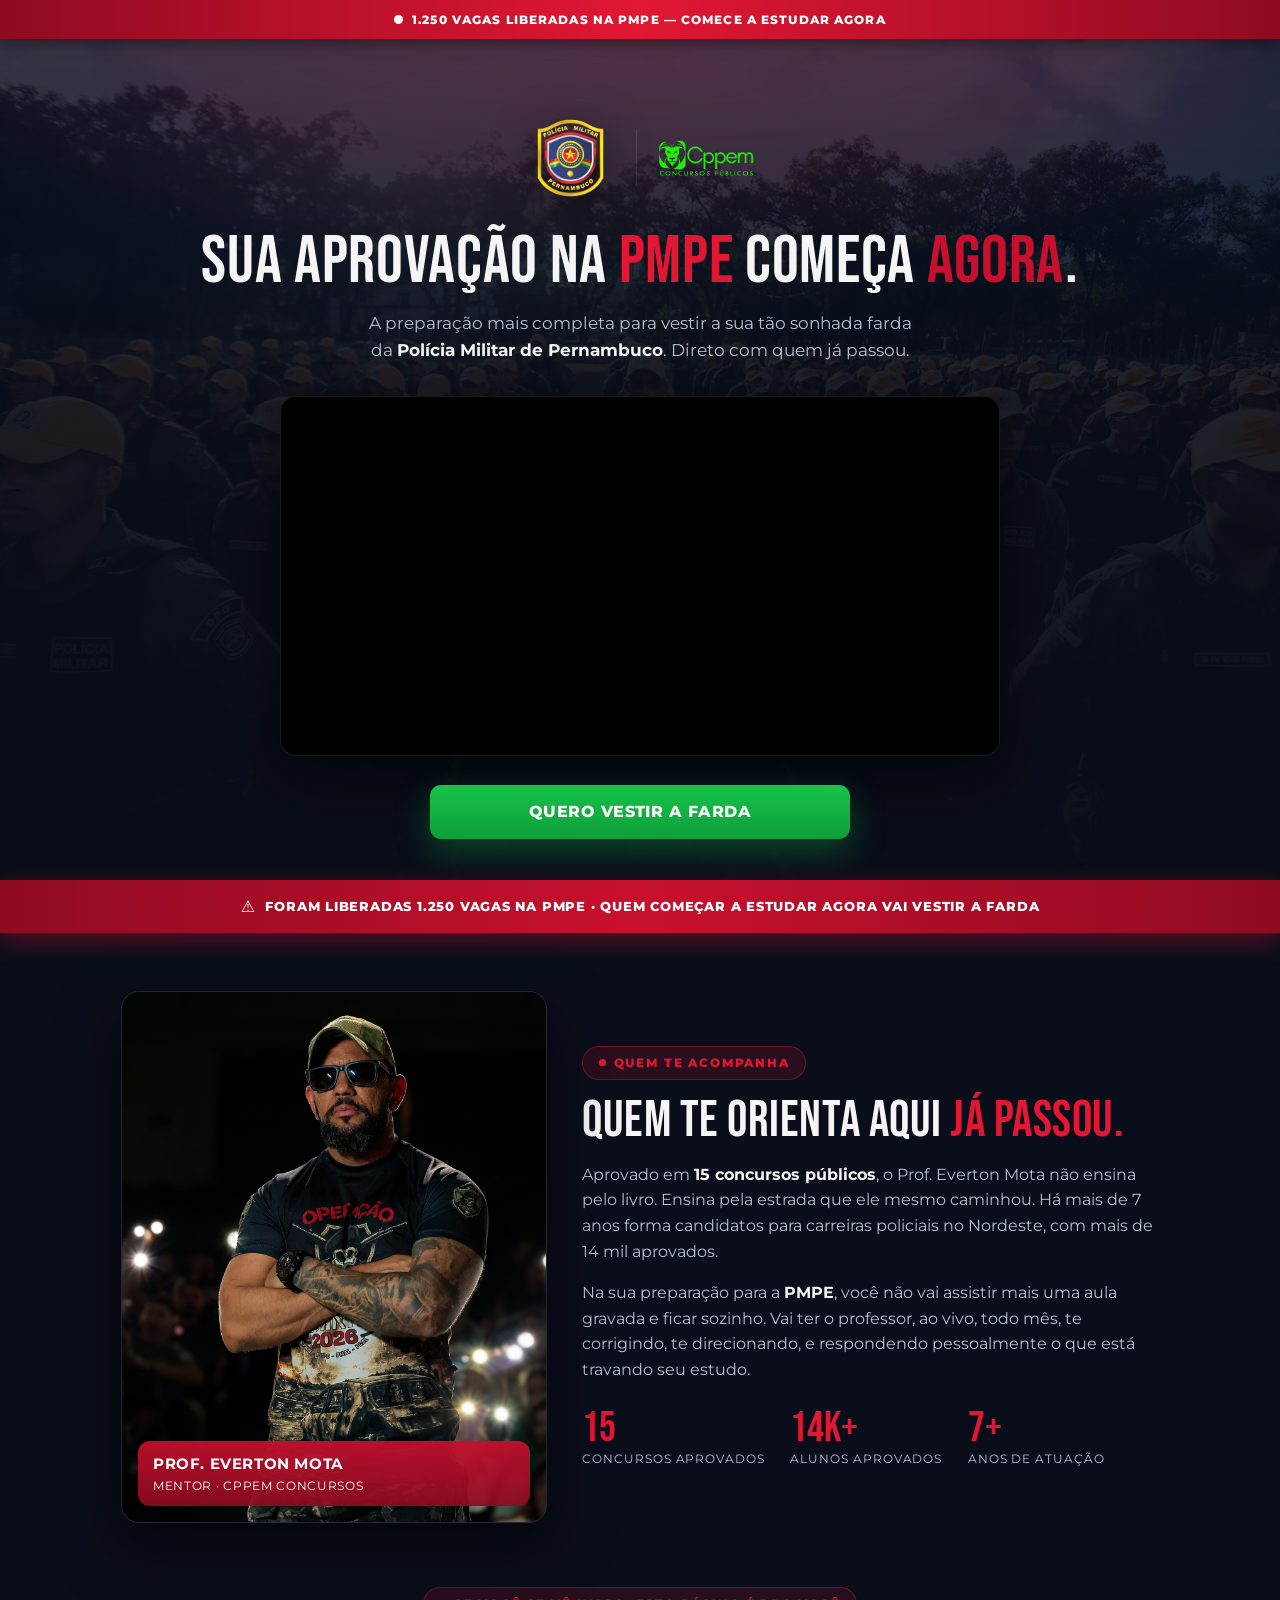
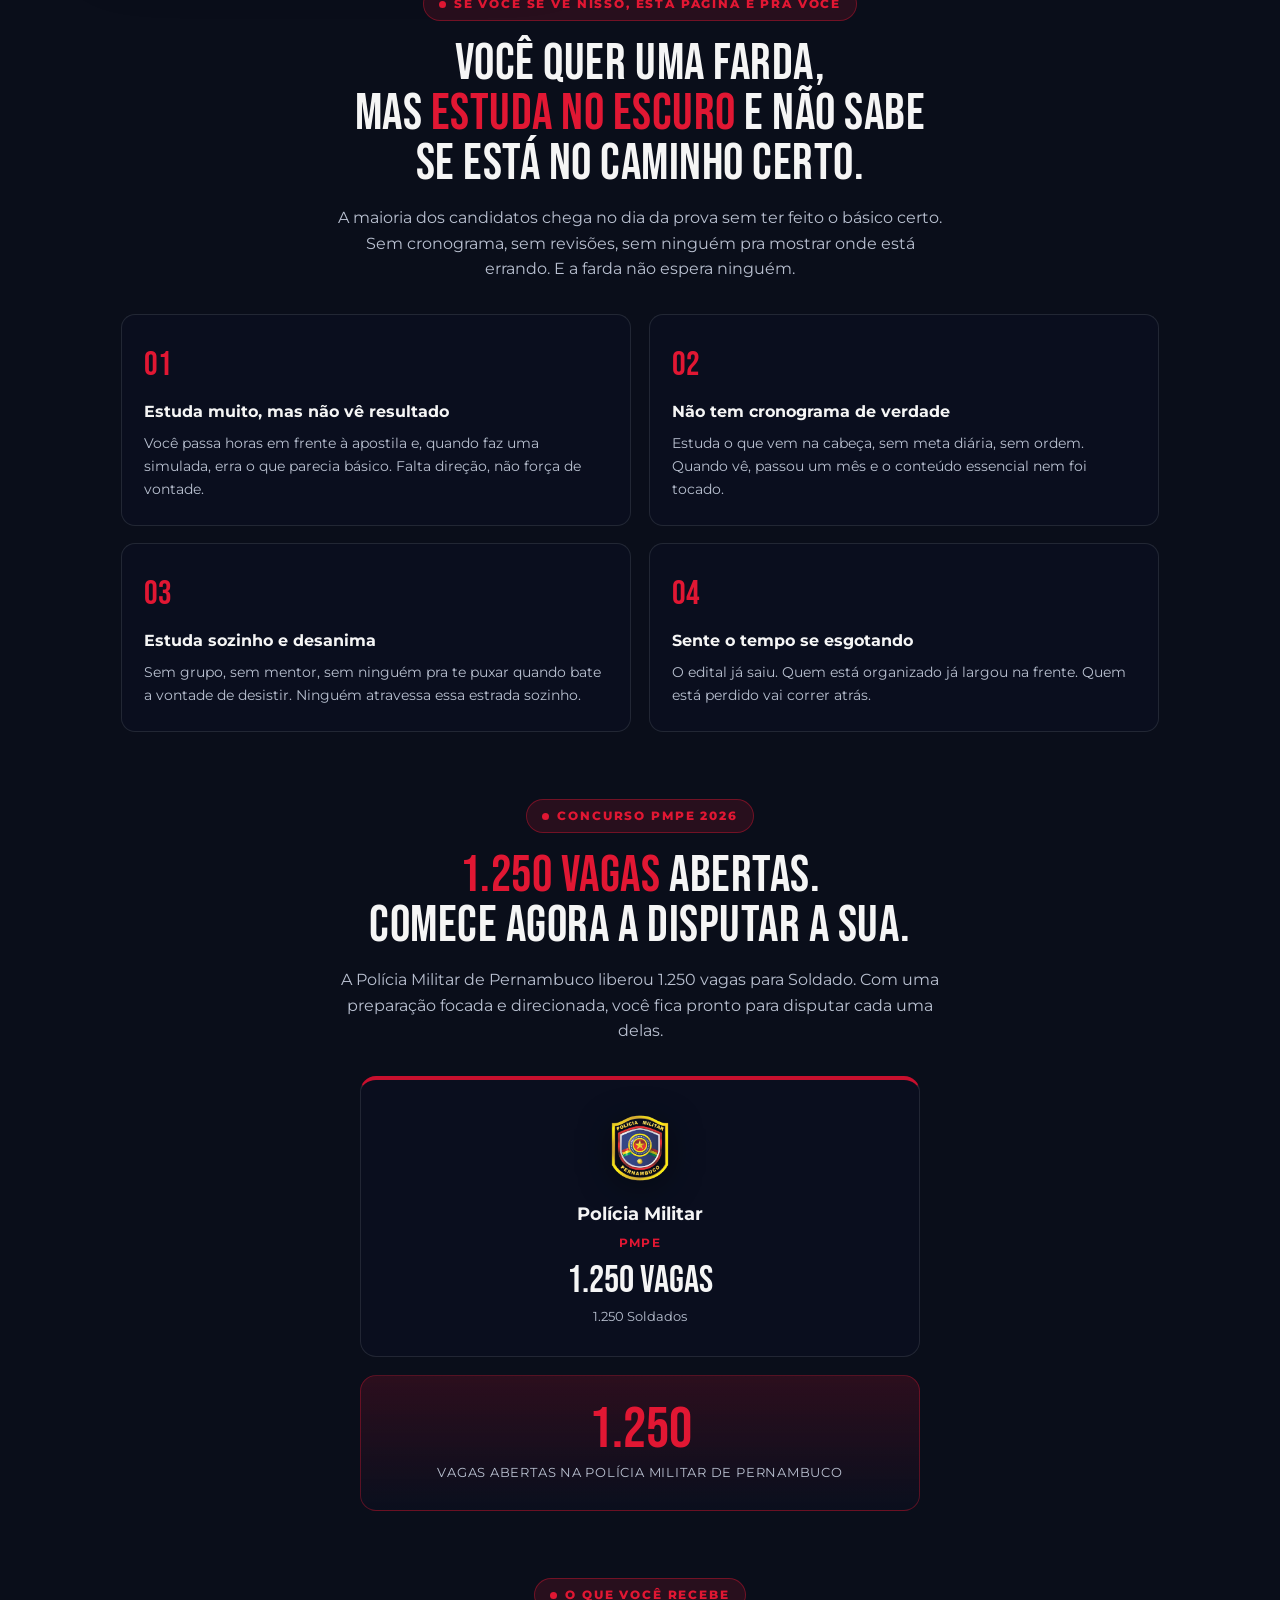
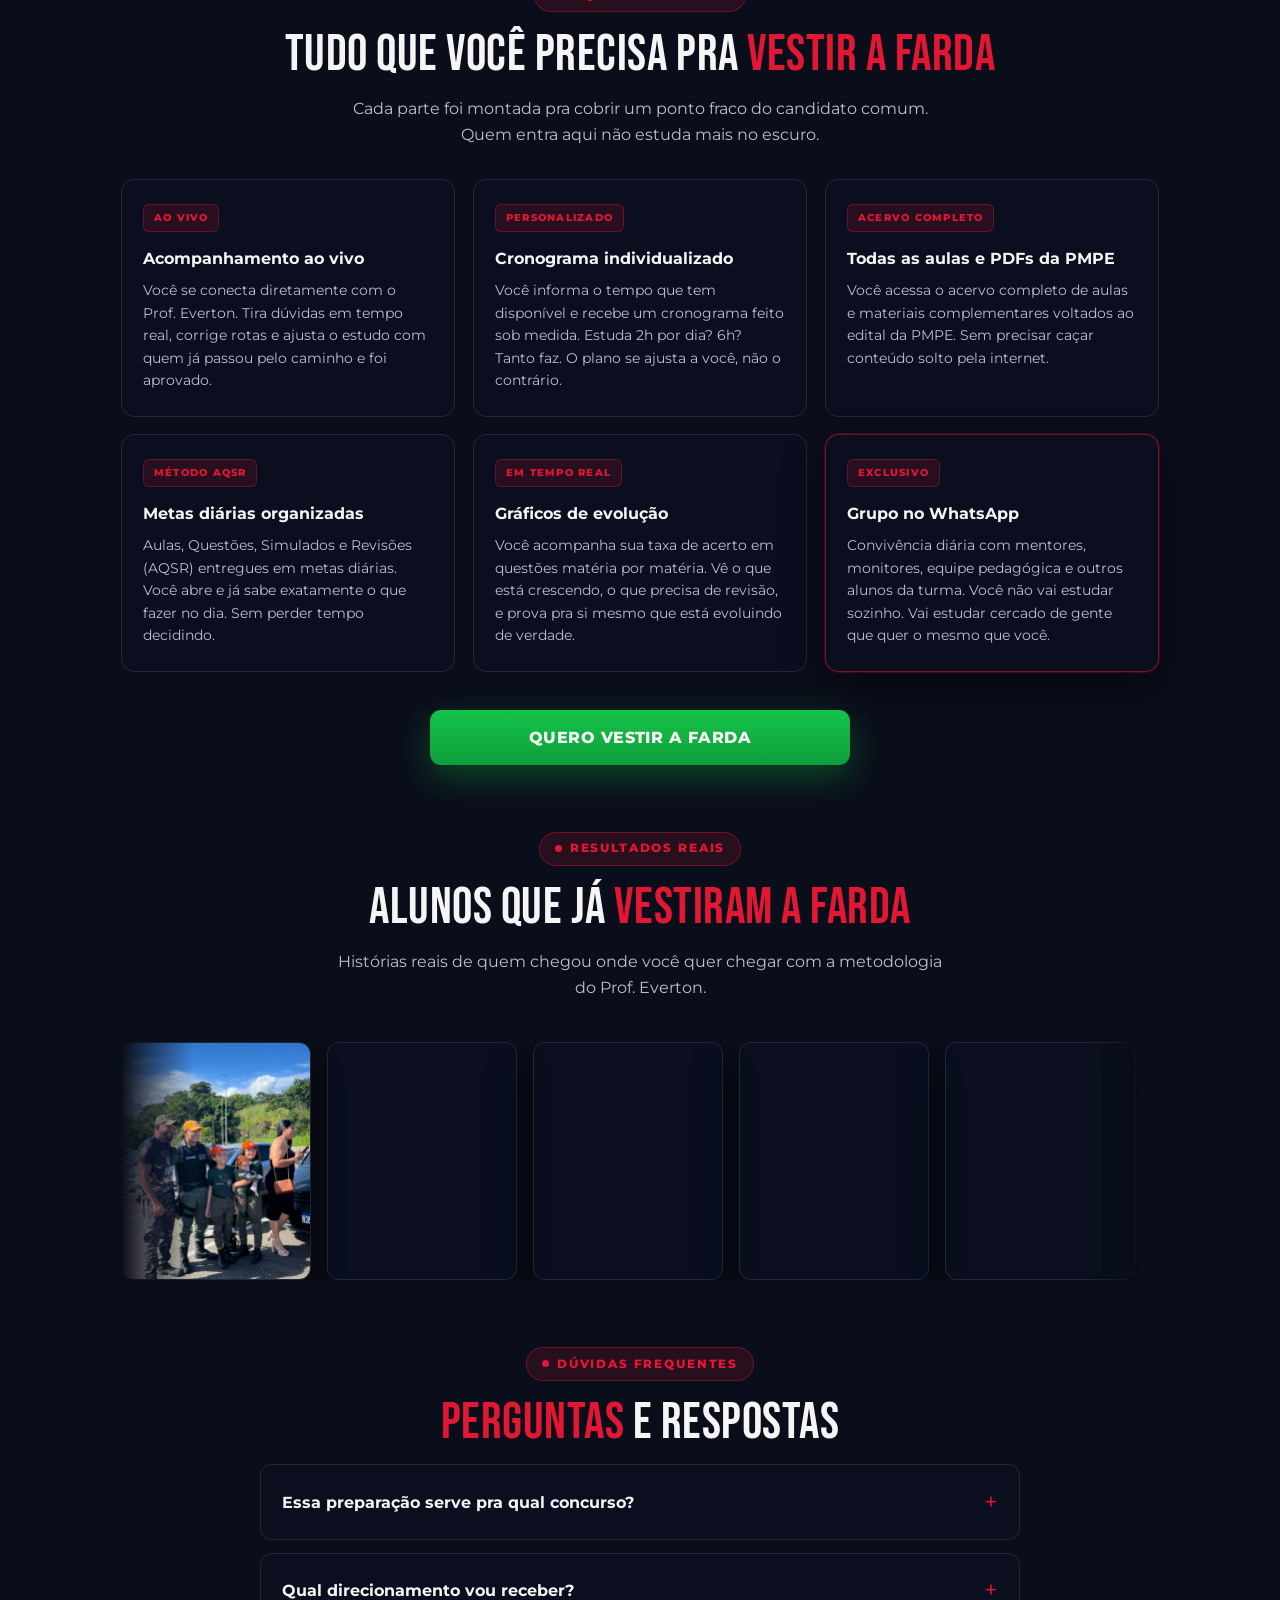
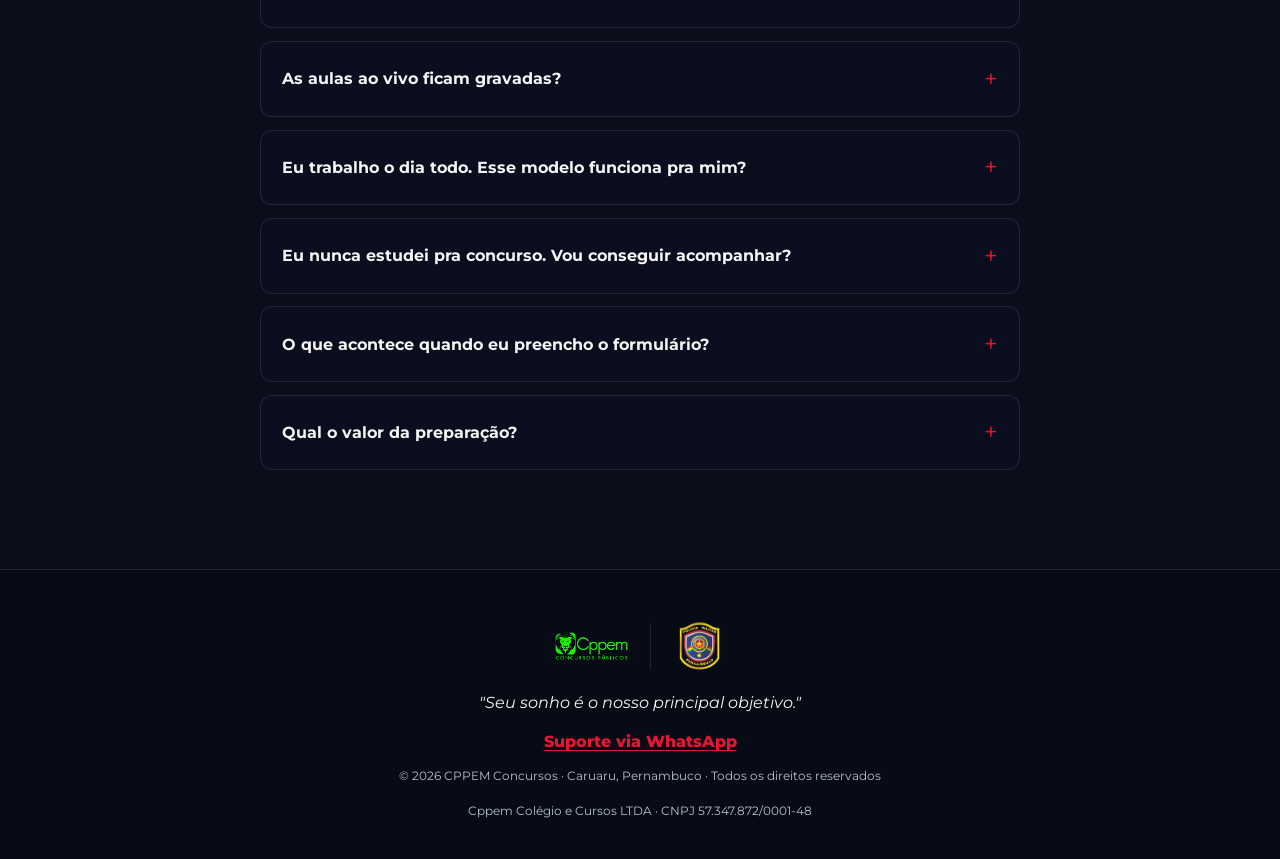
==== index.html @ e1addf62 "teste2" ====
<!DOCTYPE html>
<html lang="pt-BR">
<head>

  <!-- Google Tag Manager -->
  <script>(function(w,d,s,l){w[l]=w[l]||[];w[l].push({'gtm.start':
  new Date().getTime(),event:'gtm.js'});var f=d.getElementsByTagName(s)[0],
  j=d.createElement(s),dl=l!='dataLayer'?'?l='+l:'';j.async=true;j.src=
  'https://sgtm.cppem.com.br/metrics/'+dl;f.parentNode.insertBefore(j,f);})
  (window,document,'script','dataLayer');</script>
  <!-- End Google Tag Manager -->

  <meta charset="UTF-8" />
  <meta name="viewport" content="width=device-width, initial-scale=1.0" />
  <title>PMPE | CPPEM Concursos</title>
  <meta name="description" content="Sua preparação completa para vestir a farda da Polícia Militar de Pernambuco. Aprovação com quem já passou — CPPEM Concursos." />
  <meta property="og:title" content="PMPE — Comece agora a estudar e vista a farda." />
  <meta property="og:image" content="/tropa-pmpe.jpeg" />
  <link rel="preconnect" href="https://fonts.googleapis.com" />
  <link rel="preconnect" href="https://fonts.gstatic.com" crossorigin />
  <link href="https://fonts.googleapis.com/css2?family=Bebas+Neue&family=Montserrat:wght@400;500;600;700;800&display=swap" rel="stylesheet" />
  <link rel="stylesheet" href="styles.css" />
  <link rel="icon" type="image/png" href="public/logo-cppem.png" />
</head>
<body>

  <!-- Topbar fixa (escassez) -->
  <div class="topbar" role="alert">
    <span class="topbar__dot" aria-hidden="true"></span>
    1.250 VAGAS LIBERADAS NA PMPE — COMECE A ESTUDAR AGORA
  </div>

  <!-- Fundo (foto da tropa PMPE) -->
  <div class="bg" aria-hidden="true"></div>
  <div class="bg-scrim" aria-hidden="true"></div>

  <main class="page">

    <!-- ===================== HERO ===================== -->
    <section class="hero">

      <!-- Logos: brasão PMPE + CPPEM -->
      <div class="brands">
        <img class="brands__pmpe" src="public/brasao-pmpe.png" alt="Brasão da Polícia Militar de Pernambuco" />
        <span class="brands__divider" aria-hidden="true"></span>
        <img class="brands__cppem" src="public/logo-cppem.png" alt="CPPEM Concursos Públicos" />
      </div>

      <!-- Headline -->
      <h1 class="headline">
        Sua aprovação na <span class="hl">PMPE</span> começa <span class="hl2">agora</span>.
      </h1>
      <p class="sub">
        A preparação mais completa para vestir a sua tão sonhada farda da
        <strong>Polícia Militar de Pernambuco</strong>. Direto com quem já passou.
      </p>

      <!-- Vídeo -->
      <div class="video">
        <iframe
          id="panda-3b7416bb-59a4-4337-9e66-18ad2ee45f49"
          src="https://player-vz-cdf20c7e-010.tv.pandavideo.com.br/embed/?v=3b7416bb-59a4-4337-9e66-18ad2ee45f49"
          style="border:none;"
          allow="accelerometer;gyroscope;autoplay;encrypted-media;picture-in-picture"
          allowfullscreen="true"
          width="720" height="360"
          fetchpriority="high"></iframe>
      </div>

      <!-- CTA -->
      <button type="button" class="cta" data-open-modal>QUERO VESTIR A FARDA</button>
    </section>

    <!-- Barra de liberação de vagas -->
    <div class="release-bar">
      <span class="release-bar__icon" aria-hidden="true">⚠</span>
      FORAM LIBERADAS 1.250 VAGAS NA PMPE · QUEM COMEÇAR A ESTUDAR AGORA VAI VESTIR A FARDA
    </div>

    <!-- ===================== QUEM TE ACOMPANHA ===================== -->
    <section class="mentor">
      <div class="mentor__photo">
        <img src="public/everton-mota.jpg" alt="Prof. Everton Mota" />
        <span class="mentor__tag">
          <strong>PROF. EVERTON MOTA</strong>
          MENTOR · CPPEM CONCURSOS
        </span>
      </div>
      <div class="mentor__content">
        <span class="eyebrow">Quem te acompanha</span>
        <h2 class="section-title">Quem te orienta aqui <span class="hl">já passou.</span></h2>
        <p>
          Aprovado em <strong>15 concursos públicos</strong>, o Prof. Everton Mota não ensina pelo
          livro. Ensina pela estrada que ele mesmo caminhou. Há mais de 7 anos forma candidatos
          para carreiras policiais no Nordeste, com mais de 14 mil aprovados.
        </p>
        <p>
          Na sua preparação para a <strong>PMPE</strong>, você não vai assistir mais uma aula
          gravada e ficar sozinho. Vai ter o professor, ao vivo, todo mês, te corrigindo, te
          direcionando, e respondendo pessoalmente o que está travando seu estudo.
        </p>
        <div class="stats">
          <div class="stat"><span class="stat__num">15</span><span class="stat__label">Concursos aprovados</span></div>
          <div class="stat"><span class="stat__num">14K+</span><span class="stat__label">Alunos aprovados</span></div>
          <div class="stat"><span class="stat__num">7+</span><span class="stat__label">Anos de atuação</span></div>
        </div>
      </div>
    </section>

    <!-- ===================== SE VOCÊ SE VÊ NISSO ===================== -->
    <section class="pain">
      <span class="eyebrow">Se você se vê nisso, esta página é pra você</span>
      <h2 class="section-title">
        Você quer uma farda,<br />mas <span class="hl">estuda no escuro</span> e não sabe<br />se está no caminho certo.
      </h2>
      <p class="section-lead">
        A maioria dos candidatos chega no dia da prova sem ter feito o básico certo. Sem cronograma,
        sem revisões, sem ninguém pra mostrar onde está errando. E a farda não espera ninguém.
      </p>
      <div class="pain__grid">
        <article class="pain__card">
          <span class="pain__num">01</span>
          <h3>Estuda muito, mas não vê resultado</h3>
          <p>Você passa horas em frente à apostila e, quando faz uma simulada, erra o que parecia básico. Falta direção, não força de vontade.</p>
        </article>
        <article class="pain__card">
          <span class="pain__num">02</span>
          <h3>Não tem cronograma de verdade</h3>
          <p>Estuda o que vem na cabeça, sem meta diária, sem ordem. Quando vê, passou um mês e o conteúdo essencial nem foi tocado.</p>
        </article>
        <article class="pain__card">
          <span class="pain__num">03</span>
          <h3>Estuda sozinho e desanima</h3>
          <p>Sem grupo, sem mentor, sem ninguém pra te puxar quando bate a vontade de desistir. Ninguém atravessa essa estrada sozinho.</p>
        </article>
        <article class="pain__card">
          <span class="pain__num">04</span>
          <h3>Sente o tempo se esgotando</h3>
          <p>O edital já saiu. Quem está organizado já largou na frente. Quem está perdido vai correr atrás.</p>
        </article>
      </div>
    </section>

    <!-- ===================== VAGAS PMPE ===================== -->
    <section class="vagas">
      <span class="eyebrow">Concurso PMPE 2026</span>
      <h2 class="section-title"><span class="hl">1.250 vagas</span> abertas.<br />Comece agora a disputar a sua.</h2>
      <p class="section-lead">
        A Polícia Militar de Pernambuco liberou 1.250 vagas para Soldado. Com uma preparação focada e
        direcionada, você fica pronto para disputar cada uma delas.
      </p>
      <div class="vagas__wrap">
        <article class="vagas__card">
          <img src="public/brasao-pmpe.png" alt="Brasão da PMPE" />
          <h3>Polícia Militar</h3>
          <span class="vagas__sub">PMPE</span>
          <span class="vagas__num">1.250 VAGAS</span>
          <span class="vagas__detail">1.250 Soldados</span>
        </article>
        <div class="vagas__total">
          <span class="vagas__total-num">1.250</span>
          <span class="vagas__total-label">Vagas abertas na Polícia Militar de Pernambuco</span>
        </div>
      </div>
    </section>

    <!-- ===================== O QUE ESTÁ INCLUSO ===================== -->
    <section class="included">
      <span class="eyebrow">O que você recebe</span>
      <h2 class="section-title">Tudo que você precisa pra <span class="hl">vestir a farda</span></h2>
      <p class="section-lead">
        Cada parte foi montada pra cobrir um ponto fraco do candidato comum. Quem entra aqui não
        estuda mais no escuro.
      </p>
      <div class="included__grid">
        <article class="feat">
          <span class="feat__tag">Ao vivo</span>
          <h3>Acompanhamento ao vivo</h3>
          <p>Você se conecta diretamente com o Prof. Everton. Tira dúvidas em tempo real, corrige rotas e ajusta o estudo com quem já passou pelo caminho e foi aprovado.</p>
        </article>
        <article class="feat">
          <span class="feat__tag">Personalizado</span>
          <h3>Cronograma individualizado</h3>
          <p>Você informa o tempo que tem disponível e recebe um cronograma feito sob medida. Estuda 2h por dia? 6h? Tanto faz. O plano se ajusta a você, não o contrário.</p>
        </article>
        <article class="feat">
          <span class="feat__tag">Acervo completo</span>
          <h3>Todas as aulas e PDFs da PMPE</h3>
          <p>Você acessa o acervo completo de aulas e materiais complementares voltados ao edital da PMPE. Sem precisar caçar conteúdo solto pela internet.</p>
        </article>
        <article class="feat">
          <span class="feat__tag">Método AQSR</span>
          <h3>Metas diárias organizadas</h3>
          <p>Aulas, Questões, Simulados e Revisões (AQSR) entregues em metas diárias. Você abre e já sabe exatamente o que fazer no dia. Sem perder tempo decidindo.</p>
        </article>
        <article class="feat">
          <span class="feat__tag">Em tempo real</span>
          <h3>Gráficos de evolução</h3>
          <p>Você acompanha sua taxa de acerto em questões matéria por matéria. Vê o que está crescendo, o que precisa de revisão, e prova pra si mesmo que está evoluindo de verdade.</p>
        </article>
        <article class="feat feat--highlight">
          <span class="feat__tag">Exclusivo</span>
          <h3>Grupo no WhatsApp</h3>
          <p>Convivência diária com mentores, monitores, equipe pedagógica e outros alunos da turma. Você não vai estudar sozinho. Vai estudar cercado de gente que quer o mesmo que você.</p>
        </article>
      </div>
      <button type="button" class="cta cta--center" data-open-modal>QUERO VESTIR A FARDA</button>
    </section>

    <!-- ===================== ALUNOS ===================== -->
    <section class="social">
      <span class="eyebrow">Resultados reais</span>
      <h2 class="section-title">Alunos que já <span class="hl">vestiram a farda</span></h2>
      <p class="section-lead">
        Histórias reais de quem chegou onde você quer chegar com a metodologia do Prof. Everton.
      </p>

      <div class="carousel" aria-label="Fotos de alunos com o Prof. Everton Mota">
        <ul class="carousel__track">
          <li class="carousel__item"><img src="public/foto1.webp"  width="320" height="400" loading="lazy" decoding="async" draggable="false" alt="Aluno aprovado com o Prof. Everton Mota" /></li>
          <li class="carousel__item"><img src="public/foto2.webp"  width="320" height="400" loading="lazy" decoding="async" draggable="false" alt="Aluno aprovado com o Prof. Everton Mota" /></li>
          <li class="carousel__item"><img src="public/foto3.webp"  width="320" height="400" loading="lazy" decoding="async" draggable="false" alt="Aluno aprovado com o Prof. Everton Mota" /></li>
          <li class="carousel__item"><img src="public/foto4.webp"  width="320" height="400" loading="lazy" decoding="async" draggable="false" alt="Aluno aprovado com o Prof. Everton Mota" /></li>
          <li class="carousel__item"><img src="public/foto5.webp"  width="320" height="400" loading="lazy" decoding="async" draggable="false" alt="Aluno aprovado com o Prof. Everton Mota" /></li>
          <li class="carousel__item"><img src="public/foto6.webp"  width="320" height="400" loading="lazy" decoding="async" draggable="false" alt="Aluno aprovado com o Prof. Everton Mota" /></li>
          <li class="carousel__item"><img src="public/foto7.webp"  width="320" height="400" loading="lazy" decoding="async" draggable="false" alt="Aluno aprovado com o Prof. Everton Mota" /></li>
          <li class="carousel__item"><img src="public/foto8.webp"  width="320" height="400" loading="lazy" decoding="async" draggable="false" alt="Aluno aprovado com o Prof. Everton Mota" /></li>
          <li class="carousel__item"><img src="public/foto9.webp"  width="320" height="400" loading="lazy" decoding="async" draggable="false" alt="Aluno aprovado com o Prof. Everton Mota" /></li>
          <li class="carousel__item"><img src="public/foto10.webp" width="320" height="400" loading="lazy" decoding="async" draggable="false" alt="Aluno aprovado com o Prof. Everton Mota" /></li>
          <li class="carousel__item"><img src="public/foto11.webp" width="320" height="400" loading="lazy" decoding="async" draggable="false" alt="Aluno aprovado com o Prof. Everton Mota" /></li>
          <li class="carousel__item"><img src="public/foto12.webp" width="320" height="400" loading="lazy" decoding="async" draggable="false" alt="Aluno aprovado com o Prof. Everton Mota" /></li>
          <li class="carousel__item"><img src="public/foto13.webp" width="320" height="400" loading="lazy" decoding="async" draggable="false" alt="Aluno aprovado com o Prof. Everton Mota" /></li>
          <li class="carousel__item"><img src="public/foto14.webp" width="320" height="400" loading="lazy" decoding="async" draggable="false" alt="Aluno aprovado com o Prof. Everton Mota" /></li>
          <!-- cópia para o loop infinito -->
          <li class="carousel__item" aria-hidden="true"><img src="public/foto1.webp"  width="320" height="400" loading="lazy" decoding="async" draggable="false" alt="" /></li>
          <li class="carousel__item" aria-hidden="true"><img src="public/foto2.webp"  width="320" height="400" loading="lazy" decoding="async" draggable="false" alt="" /></li>
          <li class="carousel__item" aria-hidden="true"><img src="public/foto3.webp"  width="320" height="400" loading="lazy" decoding="async" draggable="false" alt="" /></li>
          <li class="carousel__item" aria-hidden="true"><img src="public/foto4.webp"  width="320" height="400" loading="lazy" decoding="async" draggable="false" alt="" /></li>
          <li class="carousel__item" aria-hidden="true"><img src="public/foto5.webp"  width="320" height="400" loading="lazy" decoding="async" draggable="false" alt="" /></li>
          <li class="carousel__item" aria-hidden="true"><img src="public/foto6.webp"  width="320" height="400" loading="lazy" decoding="async" draggable="false" alt="" /></li>
          <li class="carousel__item" aria-hidden="true"><img src="public/foto7.webp"  width="320" height="400" loading="lazy" decoding="async" draggable="false" alt="" /></li>
          <li class="carousel__item" aria-hidden="true"><img src="public/foto8.webp"  width="320" height="400" loading="lazy" decoding="async" draggable="false" alt="" /></li>
          <li class="carousel__item" aria-hidden="true"><img src="public/foto9.webp"  width="320" height="400" loading="lazy" decoding="async" draggable="false" alt="" /></li>
          <li class="carousel__item" aria-hidden="true"><img src="public/foto10.webp" width="320" height="400" loading="lazy" decoding="async" draggable="false" alt="" /></li>
          <li class="carousel__item" aria-hidden="true"><img src="public/foto11.webp" width="320" height="400" loading="lazy" decoding="async" draggable="false" alt="" /></li>
          <li class="carousel__item" aria-hidden="true"><img src="public/foto12.webp" width="320" height="400" loading="lazy" decoding="async" draggable="false" alt="" /></li>
          <li class="carousel__item" aria-hidden="true"><img src="public/foto13.webp" width="320" height="400" loading="lazy" decoding="async" draggable="false" alt="" /></li>
          <li class="carousel__item" aria-hidden="true"><img src="public/foto14.webp" width="320" height="400" loading="lazy" decoding="async" draggable="false" alt="" /></li>
        </ul>
      </div>
    </section>

    <!-- ===================== FAQ ===================== -->
    <section class="faq">
      <span class="eyebrow">Dúvidas frequentes</span>
      <h2 class="section-title"><span class="hl">Perguntas</span> e respostas</h2>

      <div class="faq__list">
        <details class="faq__item">
          <summary>Essa preparação serve pra qual concurso?</summary>
          <div class="faq__answer">É totalmente focada no concurso da Polícia Militar de Pernambuco (PMPE). Todo o conteúdo, cronograma e revisões são direcionados ao edital da PMPE para você chegar pronto no dia da prova.</div>
        </details>
        <details class="faq__item">
          <summary>Qual direcionamento vou receber?</summary>
          <div class="faq__answer">Você irá ter acesso a nossa plataforma de estudos inteligente com todas as suas metas de estudo, vídeo-aulas, PDF's e questões. Você receberá acompanhamento através das nossas mentorias com o Professor Everton Mota aprovado em 15 concursos públicos.</div>
        </details>
        <details class="faq__item">
          <summary>As aulas ao vivo ficam gravadas?</summary>
          <div class="faq__answer">Sim. Todos os encontros ao vivo ficam gravados e disponíveis no acervo. Se você não puder assistir no horário, revê depois quantas vezes precisar.</div>
        </details>
        <details class="faq__item">
          <summary>Eu trabalho o dia todo. Esse modelo funciona pra mim?</summary>
          <div class="faq__answer">Funciona. O cronograma é montado a partir do tempo que você tem. Estudando 2h por dia ou 6h, o plano se ajusta à sua rotina — não o contrário.</div>
        </details>
        <details class="faq__item">
          <summary>Eu nunca estudei pra concurso. Vou conseguir acompanhar?</summary>
          <div class="faq__answer">Vai. O método foi feito pra quem está começando do zero. Você é conduzido passo a passo, com orientação direta de quem já foi aprovado, sem precisar decidir sozinho por onde começar.</div>
        </details>
        <details class="faq__item">
          <summary>O que acontece quando eu preencho o formulário?</summary>
          <div class="faq__answer">Você será redirecionado para nossa equipe no WhatsApp para te explicar todos os detalhes sobre nossa preparação e como iremos te guiar até a tão sonhada farda da PMPE, assim como mais de 14.000 alunos tiveram esse sonho realizado.</div>
        </details>
        <details class="faq__item">
          <summary>Qual o valor da preparação?</summary>
          <div class="faq__answer">Nossa equipe irá te atender e ver qual acompanhamento se encaixa melhor para o seu perfil atualmente!</div>
        </details>
      </div>
    </section>

    <!-- ===================== RODAPÉ ===================== -->
    <footer class="footer">
      <div class="footer__brands">
        <img class="footer__cppem" src="public/logo-cppem.png" alt="CPPEM Concursos Públicos" />
        <span class="footer__divider" aria-hidden="true"></span>
        <img class="footer__pmpe" src="public/brasao-pmpe.png" alt="Brasão da Polícia Militar de Pernambuco" />
      </div>
      <p class="footer__quote">"Seu sonho é o nosso principal objetivo."</p>
      <button type="button" class="footer__support" data-open-modal>Suporte via WhatsApp</button>
      <p class="footer__legal">© 2026 CPPEM Concursos · Caruaru, Pernambuco · Todos os direitos reservados</p>
      <p class="footer__legal">Cppem Colégio e Cursos LTDA · CNPJ 57.347.872/0001-48</p>
    </footer>

  </main>

  <!-- ===================== MODAL / POPUP FORMULÁRIO ===================== -->
  <div class="modal" id="lead-modal" hidden>
    <div class="modal__overlay" data-close-modal></div>
    <div class="modal__box" role="dialog" aria-modal="true" aria-labelledby="modal-title">
      <button type="button" class="modal__close" data-close-modal aria-label="Fechar">&times;</button>

      <h2 class="modal__title" id="modal-title">Garanta sua vaga na PMPE</h2>
      <p class="modal__sub">Preencha seus dados e fale agora com a nossa equipe.</p>

      <form class="form" id="lead-form" novalidate>
        <div class="field">
          <input type="text" id="nome" name="nome" autocomplete="name" placeholder="Nome completo" required />
          <span class="error" data-error-for="nome"></span>
        </div>
        <div class="field">
          <input type="email" id="email" name="email" autocomplete="email" placeholder="E-mail" required />
          <span class="error" data-error-for="email"></span>
        </div>
        <div class="field">
          <input type="text" id="telefone" name="telefone" class="pxa_mask_phone" inputmode="tel" autocomplete="tel" placeholder="Seu WhatsApp (com DDD)" required />
          <span class="error" data-error-for="telefone"></span>
        </div>

        <!-- ⚠ NÃO RENOMEAR este id sem antes desligar a regra correspondente no
             painel da PixelX / GTM. Ele NÃO é um id decorativo: é o
             identificador que a regra de conversão usa para disparar o Lead
             nas 3 tags Meta do container. Removê-lo zera o Lead (testado). -->
        <button type="submit" class="cta" id="IPEyzyfmJhKQEYIXAlZH">QUERO VESTIR A FARDA</button>

        <p class="note">Cadastro gratuito • Seus dados estão seguros.</p>
        <p class="success" id="form-success" role="status" hidden>
          ✅ Inscrição confirmada!<br />
          Você está sendo redirecionado para o WhatsApp.
        </p>
      </form>
    </div>
  </div>

  <!-- ===================== EXIT POPUP (INTENÇÃO DE SAÍDA) ===================== -->
  <div class="modal" id="exit-modal" hidden>
    <div class="modal__overlay" data-close-modal></div>
    <div class="modal__box" role="dialog" aria-modal="true" aria-labelledby="exit-title">
      <button type="button" class="modal__close" data-close-modal aria-label="Fechar">&times;</button>

      <span class="eyebrow exit__eyebrow">Espera um pouco</span>
      <h2 class="modal__title" id="exit-title">Não desista do seu sonho de ser <span class="hl">PMPE</span>!</h2>
      <p class="modal__sub">Inscreva-se abaixo para receber:</p>

      <ul class="exit__benefits">
        <li>Comunidade com notícias diárias, materiais gratuitos, questões e descontos!</li>
      </ul>

      <form class="form" id="exit-form" novalidate>
        <div class="field">
          <input type="text" id="exit-nome" name="nome" autocomplete="name" placeholder="Nome completo" required />
          <span class="error" data-error-for="exit-nome"></span>
        </div>
        <div class="field">
          <input type="email" id="exit-email" name="email" autocomplete="email" placeholder="E-mail" required />
          <span class="error" data-error-for="exit-email"></span>
        </div>
        <div class="field">
          <input type="text" id="exit-telefone" name="telefone" autocomplete="tel" inputmode="tel" placeholder="Seu WhatsApp (com DDD)" required />
          <span class="error" data-error-for="exit-telefone"></span>
        </div>

        <button type="submit" class="cta">QUERO ENTRAR NA COMUNIDADE</button>

        <p class="note">Cadastro gratuito • Seus dados estão seguros.</p>
        <p class="success" id="exit-success" role="status" hidden>
          ✅ Inscrição confirmada!<br />
          Você está entrando na comunidade.
        </p>
      </form>

      <button type="button" class="exit__decline" data-close-modal data-decline>Não, quero continuar sem ajuda</button>
    </div>
  </div>

  <script src="script.js"></script>

  <!-- Google Tag Manager (noscript) -->
  <noscript><iframe src="https://sgtm.cppem.com.br/ns.html?id=GTM-PJ379FLQ"
  height="0" width="0" style="display:none;visibility:hidden"></iframe></noscript>
  <!-- End Google Tag Manager (noscript) -->
   
</body>
</html>
---- styles.css ----
/* CPPEM × PMPE — Landing PMPE | hero > vídeo > CTA > mentor > dores > vagas > entrega > alunos > FAQ > rodapé */

:root{
  --red:#C8102E; --red-dark:#8E0B20; --red-bright:#E11733; --red-soft:rgba(225,23,51,.14);
  --blue:#0B2A6B; --blue-deep:#061A44;
  --white:#F5F5F5; --ink:#0A0E1A;
  --panel:rgba(10,16,32,.80); --panel-2:rgba(14,20,38,.72);
  --line:rgba(255,255,255,.10); --muted:#B9C0D0;
  --shadow:0 12px 34px rgba(200,16,46,.34);
}
*{box-sizing:border-box;margin:0;padding:0}
html{scroll-behavior:smooth}
body{overflow-x:hidden}
body{background:var(--ink);color:var(--white);font-family:"Montserrat",system-ui,sans-serif;line-height:1.6;-webkit-font-smoothing:antialiased;min-height:100vh;padding-top:2.6rem}
img{display:block;max-width:100%}

/* fundo: foto da tropa PMPE */
.bg{position:fixed;inset:0;z-index:-2;background:url("public/tropa-pmpe.jpeg") center 22%/cover no-repeat}
.bg-scrim{position:fixed;inset:0;z-index:-1;
  background:
    radial-gradient(120% 55% at 50% 0%,rgba(200,16,46,.26),transparent 55%),
    linear-gradient(180deg,rgba(6,16,40,.82),rgba(10,14,26,.92) 45%,rgba(10,14,26,.98))}

/* ===================== TOPBAR FIXA ===================== */
.topbar{position:fixed;top:0;left:0;right:0;z-index:200;
  display:flex;align-items:center;justify-content:center;gap:.55rem;
  background:linear-gradient(90deg,var(--red-dark),var(--red-bright),var(--red-dark));
  color:#fff;font-family:"Montserrat",sans-serif;font-weight:800;font-size:.78rem;
  letter-spacing:.09em;text-transform:uppercase;text-align:center;
  padding:.6rem 1rem;box-shadow:0 4px 16px rgba(0,0,0,.45)}
.topbar__dot{width:9px;height:9px;border-radius:50%;background:#fff;
  box-shadow:0 0 0 0 rgba(255,255,255,.7);animation:pulse 1.4s ease-out infinite;flex:0 0 auto}
@keyframes pulse{
  0%{box-shadow:0 0 0 0 rgba(255,255,255,.7)}
  70%{box-shadow:0 0 0 8px rgba(255,255,255,0)}
  100%{box-shadow:0 0 0 0 rgba(255,255,255,0)}}

/* ===================== CONTAINER ===================== */
.page{max-width:1080px;margin:0 auto;padding:3.4rem 1.3rem 0;display:flex;flex-direction:column;align-items:center}

/* eyebrow / títulos de seção reaproveitáveis */
.eyebrow{display:inline-flex;align-items:center;gap:.5rem;
  font-family:"Montserrat",sans-serif;font-weight:800;font-size:.72rem;letter-spacing:.16em;
  text-transform:uppercase;color:var(--red-bright);
  background:var(--red-soft);border:1px solid rgba(225,23,51,.4);
  padding:.42rem .95rem;border-radius:999px;margin-bottom:1.1rem}
.eyebrow::before{content:"";width:7px;height:7px;border-radius:50%;background:var(--red-bright)}
.section-title{font-family:"Bebas Neue",sans-serif;font-weight:400;text-transform:uppercase;
  font-size:clamp(2rem,6vw,3.2rem);line-height:.98;letter-spacing:.01em;margin-bottom:1rem}
.section-title .hl{color:var(--red-bright)}
.section-lead{color:var(--muted);font-size:1rem;max-width:38rem;margin-bottom:2rem}
.section-lead strong{color:var(--white)}

/* ===================== HERO ===================== */
.hero{display:flex;flex-direction:column;align-items:center;text-align:center;width:100%;padding-top:1rem}
.brands{display:flex;align-items:center;justify-content:center;gap:1.2rem;margin-bottom:1.6rem}
.brands__pmpe{height:92px;width:auto;filter:drop-shadow(0 8px 22px rgba(0,0,0,.55))}
.brands__cppem{height:52px;width:auto}
.brands__divider{width:1px;height:56px;background:var(--line)}

.headline{font-family:"Bebas Neue",sans-serif;font-weight:400;text-transform:uppercase;
  font-size:clamp(2.5rem,8.4vw,4.2rem);line-height:.96;letter-spacing:.01em;margin-bottom:1rem}
.headline .hl{color:var(--red-bright)}
.headline .hl2{color:var(--red)}
.sub{color:var(--muted);font-size:1.05rem;max-width:34rem;margin-bottom:2rem}
.sub strong{color:var(--white);font-weight:700}

/* vídeo */
.video{width:100%;max-width:720px;aspect-ratio:2/1;margin:0 auto 1.8rem;
  border-radius:16px;overflow:hidden;border:1px solid var(--line);
  box-shadow:0 24px 60px rgba(0,0,0,.6);background:#000}
.video iframe{width:100%;height:100%;display:block}

/* ===================== CTA ===================== */
.cta{width:100%;max-width:420px;font-family:"Montserrat",sans-serif;font-weight:800;letter-spacing:.03em;text-transform:uppercase;
  cursor:pointer;border:none;border-radius:11px;padding:1.1rem 1.4rem;font-size:1rem;
  color:var(--white);background:linear-gradient(180deg,#16C34A,#0E9E39);box-shadow:0 12px 34px rgba(14,158,57,.4);
  transition:transform .15s,box-shadow .2s,filter .2s}
.cta:hover{transform:translateY(-2px);box-shadow:0 16px 40px rgba(14,158,57,.55);filter:brightness(1.06)}
.cta:active{transform:translateY(0)}
.cta:focus-visible{outline:3px solid var(--red-bright);outline-offset:3px}
.cta--center{margin:2.4rem auto 0;display:block}

/* ===================== BARRA DE LIBERAÇÃO ===================== */
.release-bar{width:100vw;margin-left:calc(50% - 50vw);margin-right:calc(50% - 50vw);
  margin-top:2.6rem;margin-bottom:2.6rem;display:flex;align-items:center;justify-content:center;gap:.6rem;
  background:linear-gradient(90deg,var(--red-dark),var(--red),var(--red-dark));
  color:#fff;font-weight:800;font-size:.82rem;letter-spacing:.06em;text-transform:uppercase;
  text-align:center;padding:.85rem 1.2rem;box-shadow:0 8px 24px rgba(200,16,46,.4)}
.release-bar__icon{font-size:1rem}

/* ===================== MENTOR ===================== */
.mentor{width:100%;display:grid;grid-template-columns:0.85fr 1.15fr;gap:2.2rem;align-items:center;
  margin:1rem 0 4rem;text-align:left}
.mentor__photo{position:relative;border-radius:18px;overflow:hidden;border:1px solid var(--line);
  box-shadow:0 24px 60px rgba(0,0,0,.6);background:var(--panel)}
.mentor__photo img{width:100%;height:100%;object-fit:cover;aspect-ratio:4/5}
.mentor__tag{position:absolute;left:1rem;bottom:1rem;right:1rem;display:flex;flex-direction:column;
  background:linear-gradient(180deg,rgba(200,16,46,.92),rgba(142,11,32,.92));
  border-radius:12px;padding:.7rem .95rem;font-size:.72rem;letter-spacing:.06em;color:#fff}
.mentor__tag strong{font-size:.95rem;letter-spacing:.04em;text-transform:uppercase}
.mentor__content .eyebrow{margin-bottom:1rem}
.mentor__content p{color:var(--muted);margin-bottom:1rem}
.mentor__content p strong{color:var(--white)}
.stats{display:flex;gap:1.6rem;margin-top:1.6rem;flex-wrap:wrap}
.stat{display:flex;flex-direction:column}
.stat__num{font-family:"Bebas Neue",sans-serif;font-size:2.6rem;line-height:1;color:var(--red-bright)}
.stat__label{font-size:.72rem;letter-spacing:.08em;text-transform:uppercase;color:var(--muted)}

/* ===================== DORES ===================== */
.pain,.vagas,.included,.social,.faq{width:100%;margin-bottom:4.2rem;text-align:center;display:flex;flex-direction:column;align-items:center}
.pain__grid{width:100%;display:grid;grid-template-columns:1fr 1fr;gap:1.1rem;text-align:left}
.pain__card{background:var(--panel);border:1px solid var(--line);border-radius:14px;padding:1.5rem 1.4rem}
.pain__num{font-family:"Bebas Neue",sans-serif;font-size:2.1rem;color:var(--red-bright);display:block;margin-bottom:.3rem}
.pain__card h3{font-size:1.02rem;margin-bottom:.5rem}
.pain__card p{color:var(--muted);font-size:.9rem}

/* ===================== VAGAS PMPE ===================== */
.vagas__wrap{width:100%;max-width:560px;display:flex;flex-direction:column;gap:1.1rem}
.vagas__card{background:var(--panel);border:1px solid var(--line);border-top:4px solid var(--red);
  border-radius:16px;padding:1.8rem 1.4rem;display:flex;flex-direction:column;align-items:center;gap:.35rem}
.vagas__card img{height:78px;width:auto;margin-bottom:.4rem;filter:drop-shadow(0 6px 16px rgba(0,0,0,.5))}
.vagas__card h3{font-size:1.15rem}
.vagas__sub{font-weight:700;font-size:.72rem;letter-spacing:.12em;text-transform:uppercase;color:var(--red-bright)}
.vagas__num{font-family:"Bebas Neue",sans-serif;font-size:2.4rem;color:var(--white);line-height:1;margin-top:.3rem}
.vagas__detail{font-size:.82rem;color:var(--muted)}
.vagas__total{background:linear-gradient(180deg,rgba(200,16,46,.18),rgba(10,16,32,.6));
  border:1px solid rgba(225,23,51,.35);border-radius:16px;padding:1.6rem 1.4rem}
.vagas__total-num{display:block;font-family:"Bebas Neue",sans-serif;font-size:3.6rem;line-height:1;color:var(--red-bright)}
.vagas__total-label{font-size:.8rem;letter-spacing:.06em;text-transform:uppercase;color:var(--muted)}

/* ===================== O QUE ESTÁ INCLUSO ===================== */
.included__grid{width:100%;display:grid;grid-template-columns:repeat(3,1fr);gap:1.1rem;text-align:left}
.feat{background:var(--panel);border:1px solid var(--line);border-radius:14px;padding:1.5rem 1.35rem;display:flex;flex-direction:column}
.feat--highlight{border-color:rgba(225,23,51,.5);box-shadow:0 0 0 1px rgba(225,23,51,.25),0 18px 40px rgba(0,0,0,.4)}
.feat__tag{align-self:flex-start;font-weight:800;font-size:.64rem;letter-spacing:.12em;text-transform:uppercase;
  color:var(--red-bright);background:var(--red-soft);border:1px solid rgba(225,23,51,.35);
  padding:.28rem .6rem;border-radius:6px;margin-bottom:.85rem}
.feat h3{font-size:1.02rem;margin-bottom:.5rem}
.feat p{color:var(--muted);font-size:.88rem}

/* ===================== ALUNOS (carrossel) ===================== */
.social__eyebrow{display:block;font-family:"Bebas Neue",sans-serif;font-size:1.6rem;letter-spacing:.08em;
  text-transform:uppercase;color:var(--red-bright);margin-bottom:1.3rem}
.carousel{position:relative;width:100%;overflow:hidden;margin-top:.6rem;
  -webkit-mask-image:linear-gradient(90deg,transparent,#000 7%,#000 93%,transparent);
          mask-image:linear-gradient(90deg,transparent,#000 7%,#000 93%,transparent)}
.carousel__track{display:flex;gap:1rem;width:max-content;margin:0;padding:0;list-style:none;
  will-change:transform;animation:carousel-scroll 45s linear infinite}
.carousel:hover .carousel__track,
.carousel:focus-within .carousel__track{animation-play-state:paused}
.carousel__item{flex:0 0 auto;width:clamp(150px,42vw,190px);aspect-ratio:4/5;
  background:var(--panel);border:1px solid var(--line);border-radius:12px;overflow:hidden;
  box-shadow:0 18px 40px rgba(0,0,0,.5)}
.carousel__item img{width:100%;height:100%;object-fit:cover}
@keyframes carousel-scroll{from{transform:translate3d(0,0,0)}to{transform:translate3d(calc(-50% - .5rem),0,0)}}

/* ===================== FAQ ===================== */
.faq__list{width:100%;max-width:760px;display:flex;flex-direction:column;gap:.8rem;text-align:left}
.faq__item{background:var(--panel);border:1px solid var(--line);border-radius:12px;overflow:hidden}
.faq__item summary{list-style:none;cursor:pointer;display:flex;justify-content:space-between;align-items:center;gap:1rem;
  padding:1.1rem 1.3rem;font-weight:700;font-size:.98rem}
.faq__item summary::-webkit-details-marker{display:none}
.faq__item summary::after{content:"+";font-size:1.5rem;color:var(--red-bright);font-weight:400;transition:transform .2s;flex:0 0 auto}
.faq__item[open] summary::after{transform:rotate(45deg)}
.faq__answer{padding:0 1.3rem 1.2rem;color:var(--muted);font-size:.92rem}

/* ===================== FORM (dentro do modal) ===================== */
.form{width:100%;text-align:left}
.field{margin-bottom:.85rem}
.field input{width:100%;background:rgba(255,255,255,.05);border:1px solid var(--line);border-radius:10px;
  color:var(--white);font-family:inherit;font-size:1rem;padding:.9rem;transition:border-color .15s,box-shadow .15s}
.field input::placeholder{color:#818aa0}
.field input:focus{outline:none;border-color:var(--red-bright);box-shadow:0 0 0 3px rgba(225,23,51,.22)}
.field input.is-invalid{border-color:#ff5b5b;box-shadow:0 0 0 3px rgba(255,91,91,.18)}
.error{display:block;color:#ff8a8a;font-size:.76rem;margin-top:.3rem;min-height:1em}
.form .cta{margin-top:.4rem}
.note{text-align:center;font-size:.75rem;color:var(--muted);margin-top:.8rem}
.success{margin-top:1rem;padding:.85rem;background:rgba(200,16,46,.14);border:1px solid var(--red-bright);
  border-radius:10px;color:#ffd0d6;font-weight:600;font-size:.88rem;text-align:center}

/* ===================== MODAL ===================== */
.modal{position:fixed;inset:0;z-index:300;display:flex;align-items:center;justify-content:center;padding:1.2rem}
.modal[hidden]{display:none}
.modal__overlay{position:absolute;inset:0;background:rgba(4,8,18,.82);backdrop-filter:blur(4px)}
.modal__box{position:relative;z-index:1;width:100%;max-width:440px;max-height:92vh;overflow-y:auto;
  background:var(--panel);backdrop-filter:blur(10px);border:1px solid var(--line);border-top:4px solid var(--red);
  border-radius:16px;padding:2rem 1.6rem 1.6rem;box-shadow:0 30px 80px rgba(0,0,0,.7);
  animation:modal-in .22s cubic-bezier(.22,1,.36,1) both}
@keyframes modal-in{from{opacity:0;transform:translateY(14px) scale(.98)}}
.modal__close{position:absolute;top:.7rem;right:.9rem;background:none;border:none;color:var(--muted);
  font-size:1.8rem;line-height:1;cursor:pointer;padding:.2rem;transition:color .15s}
.modal__close:hover{color:var(--white)}
.modal__title{font-family:"Bebas Neue",sans-serif;font-size:2rem;letter-spacing:.01em;text-transform:uppercase;
  text-align:center;margin-bottom:.3rem}
.modal__sub{text-align:center;color:var(--muted);font-size:.9rem;margin-bottom:1.4rem}
.modal__title .hl{color:var(--red-bright)}

/* ===================== EXIT POPUP ===================== */
.exit__eyebrow{display:flex;width:fit-content;margin:0 auto 1rem}
#exit-modal .modal__title{font-size:1.72rem;line-height:1.04;text-wrap:balance}
#exit-modal .modal__sub{margin-bottom:.9rem}
.exit__benefits{list-style:none;margin:0 0 1.3rem;padding:1rem 1.1rem;
  background:linear-gradient(180deg,rgba(200,16,46,.18),rgba(10,16,32,.6));
  border:1px solid rgba(225,23,51,.35);border-radius:14px}
.exit__benefits li{display:flex;align-items:flex-start;gap:.6rem;
  color:var(--white);font-size:.92rem;line-height:1.45;text-align:left}
.exit__benefits li::before{content:"✓";color:var(--red-bright);font-weight:800;flex:0 0 auto}
.exit__decline{display:block;margin:.9rem auto 0;background:none;border:none;color:var(--muted);
  font-family:inherit;font-size:.78rem;cursor:pointer;
  text-decoration:underline;text-underline-offset:3px;transition:color .15s}
.exit__decline:hover{color:var(--white)}
.exit__decline:focus-visible{outline:2px solid var(--red-bright);outline-offset:3px;border-radius:4px}

/* ===================== RODAPÉ ===================== */
.footer{width:100vw;margin-left:calc(50% - 50vw);margin-right:calc(50% - 50vw);
  margin-top:2rem;padding:3rem 1.3rem 2.4rem;text-align:center;
  display:flex;flex-direction:column;align-items:center;gap:1rem;
  border-top:1px solid var(--line);background:rgba(6,10,20,.6)}
.footer__brands{display:flex;align-items:center;gap:1.3rem}
.footer__cppem{height:40px;width:auto}
.footer__pmpe{height:56px;width:auto}
.footer__divider{width:1px;height:46px;background:var(--line)}
.footer__quote{font-style:italic;color:var(--white);font-size:1rem}
.footer__support{background:none;border:none;color:var(--red-bright);font-family:inherit;font-weight:800;
  font-size:1rem;cursor:pointer;text-decoration:underline;text-underline-offset:3px;transition:filter .15s}
.footer__support:hover{filter:brightness(1.2)}
.footer__legal{font-size:.74rem;color:var(--muted)}

/* ===================== RESPONSIVO ===================== */
@media (max-width:820px){
  .mentor{grid-template-columns:1fr;gap:1.6rem}
  .mentor__photo{max-width:360px;margin:0 auto}
  .included__grid{grid-template-columns:1fr 1fr}
}
@media (max-width:560px){
  .page{padding-top:3rem}
  .pain__grid,.included__grid{grid-template-columns:1fr}
  .brands__pmpe{height:74px}
  .brands__cppem{height:42px}
  .release-bar{font-size:.72rem;letter-spacing:.04em}
  .stats{gap:1.1rem}
}

@media (prefers-reduced-motion:reduce){
  *{scroll-behavior:auto!important;transition:none!important}
  .carousel{overflow-x:auto;-webkit-mask-image:none;mask-image:none}
  .carousel__track{animation:none}
  .modal__box{animation:none}
}
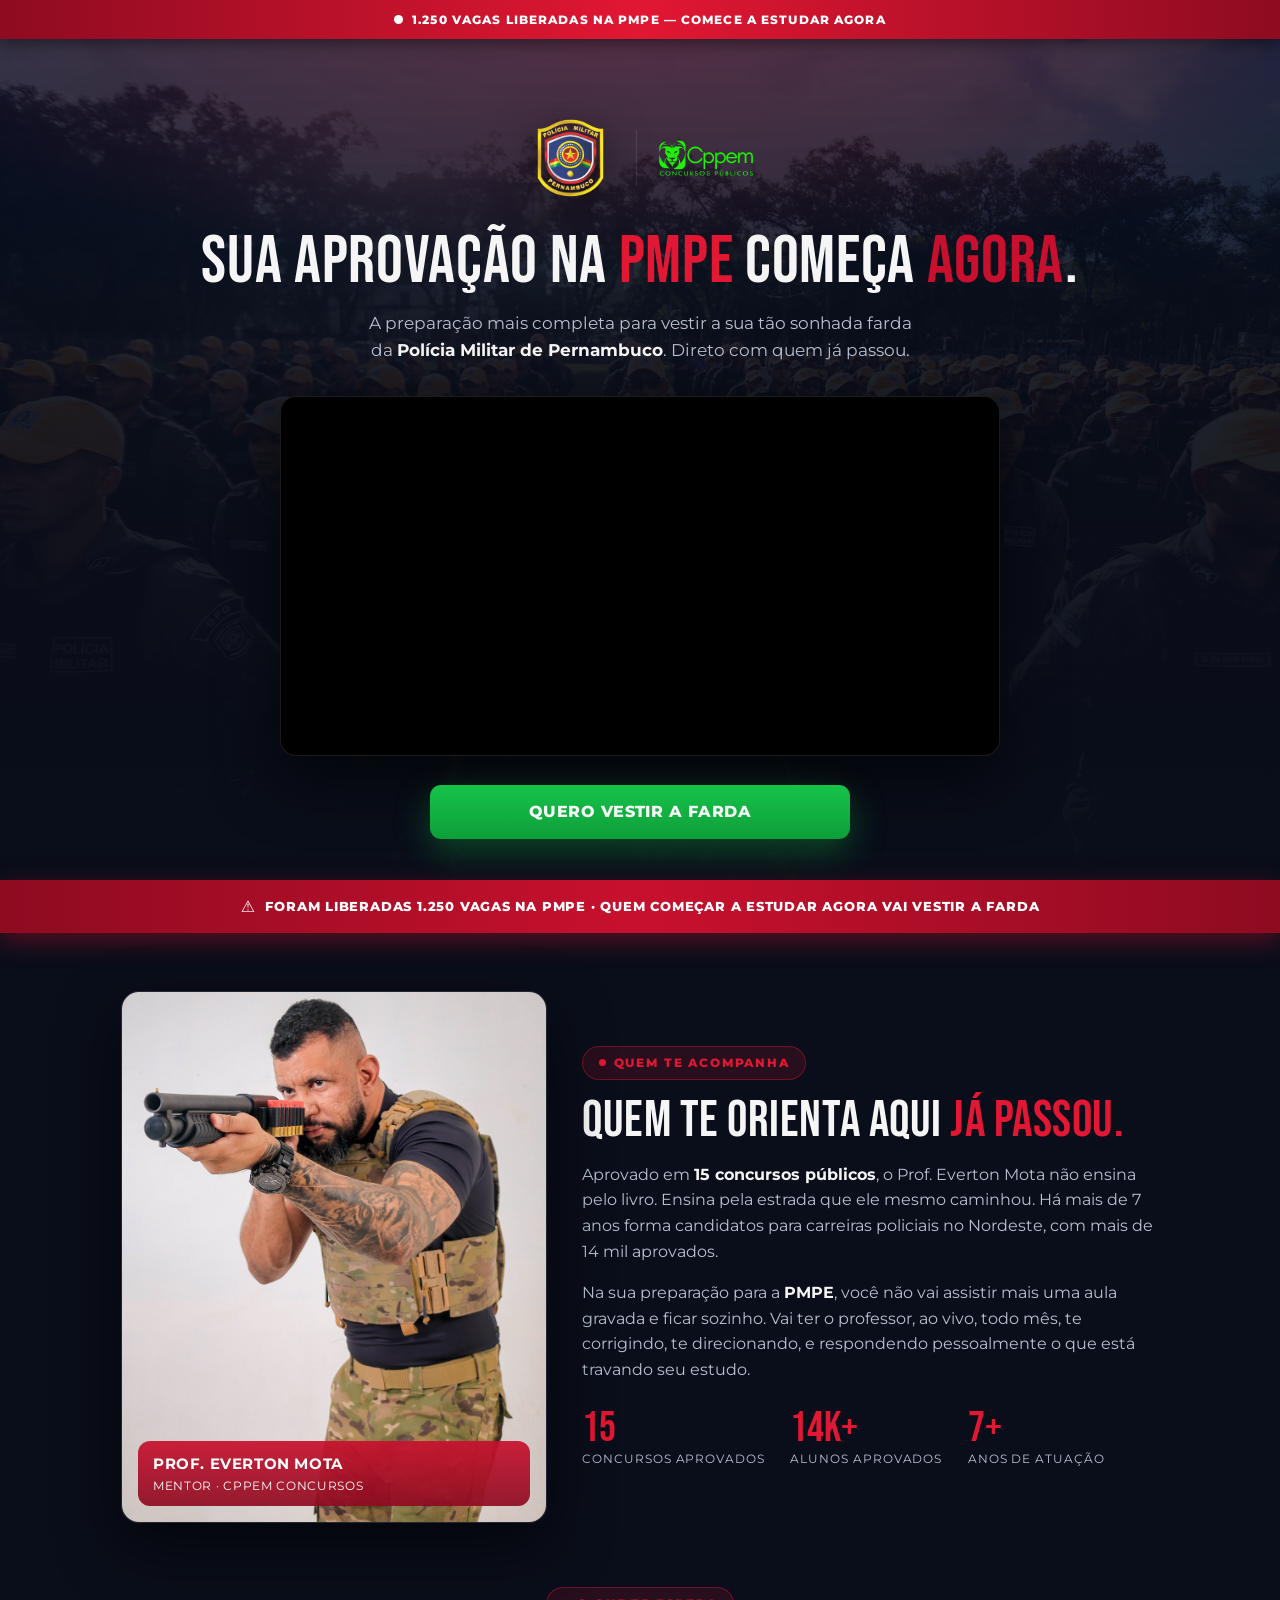
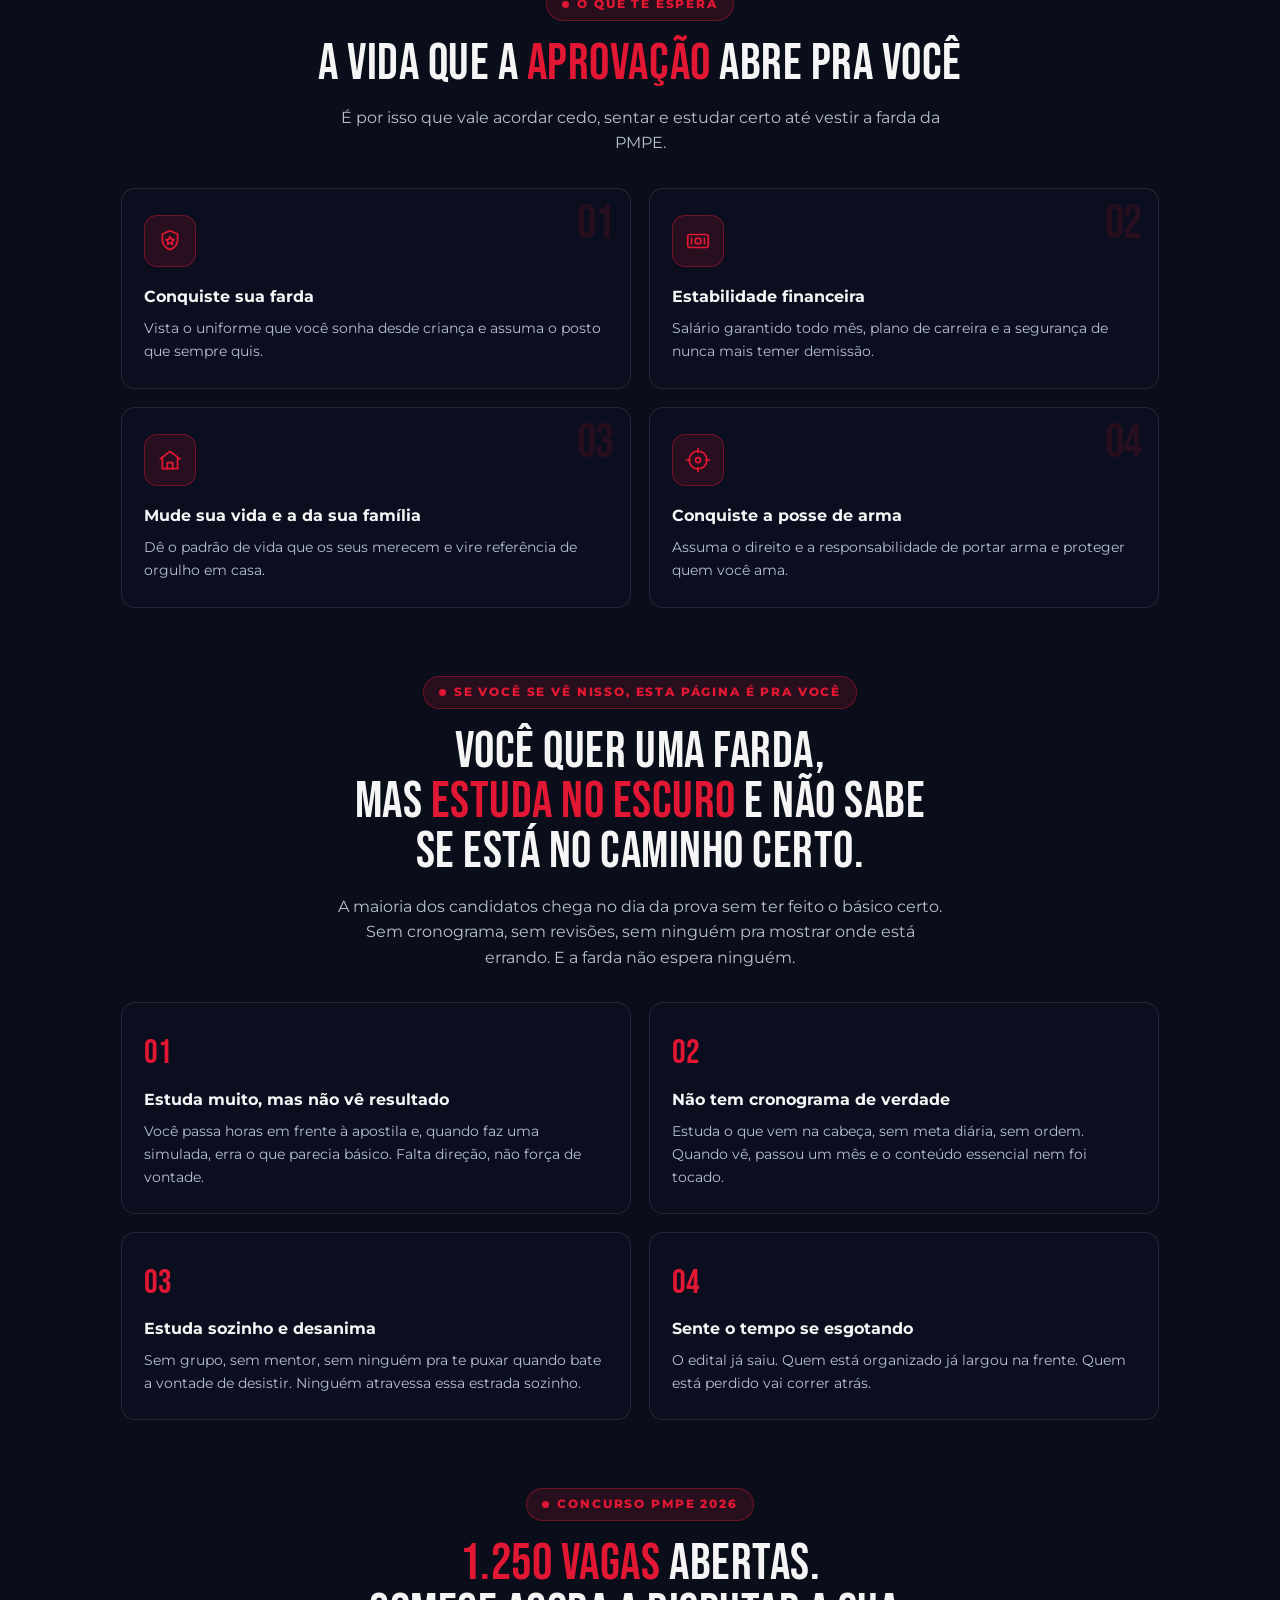
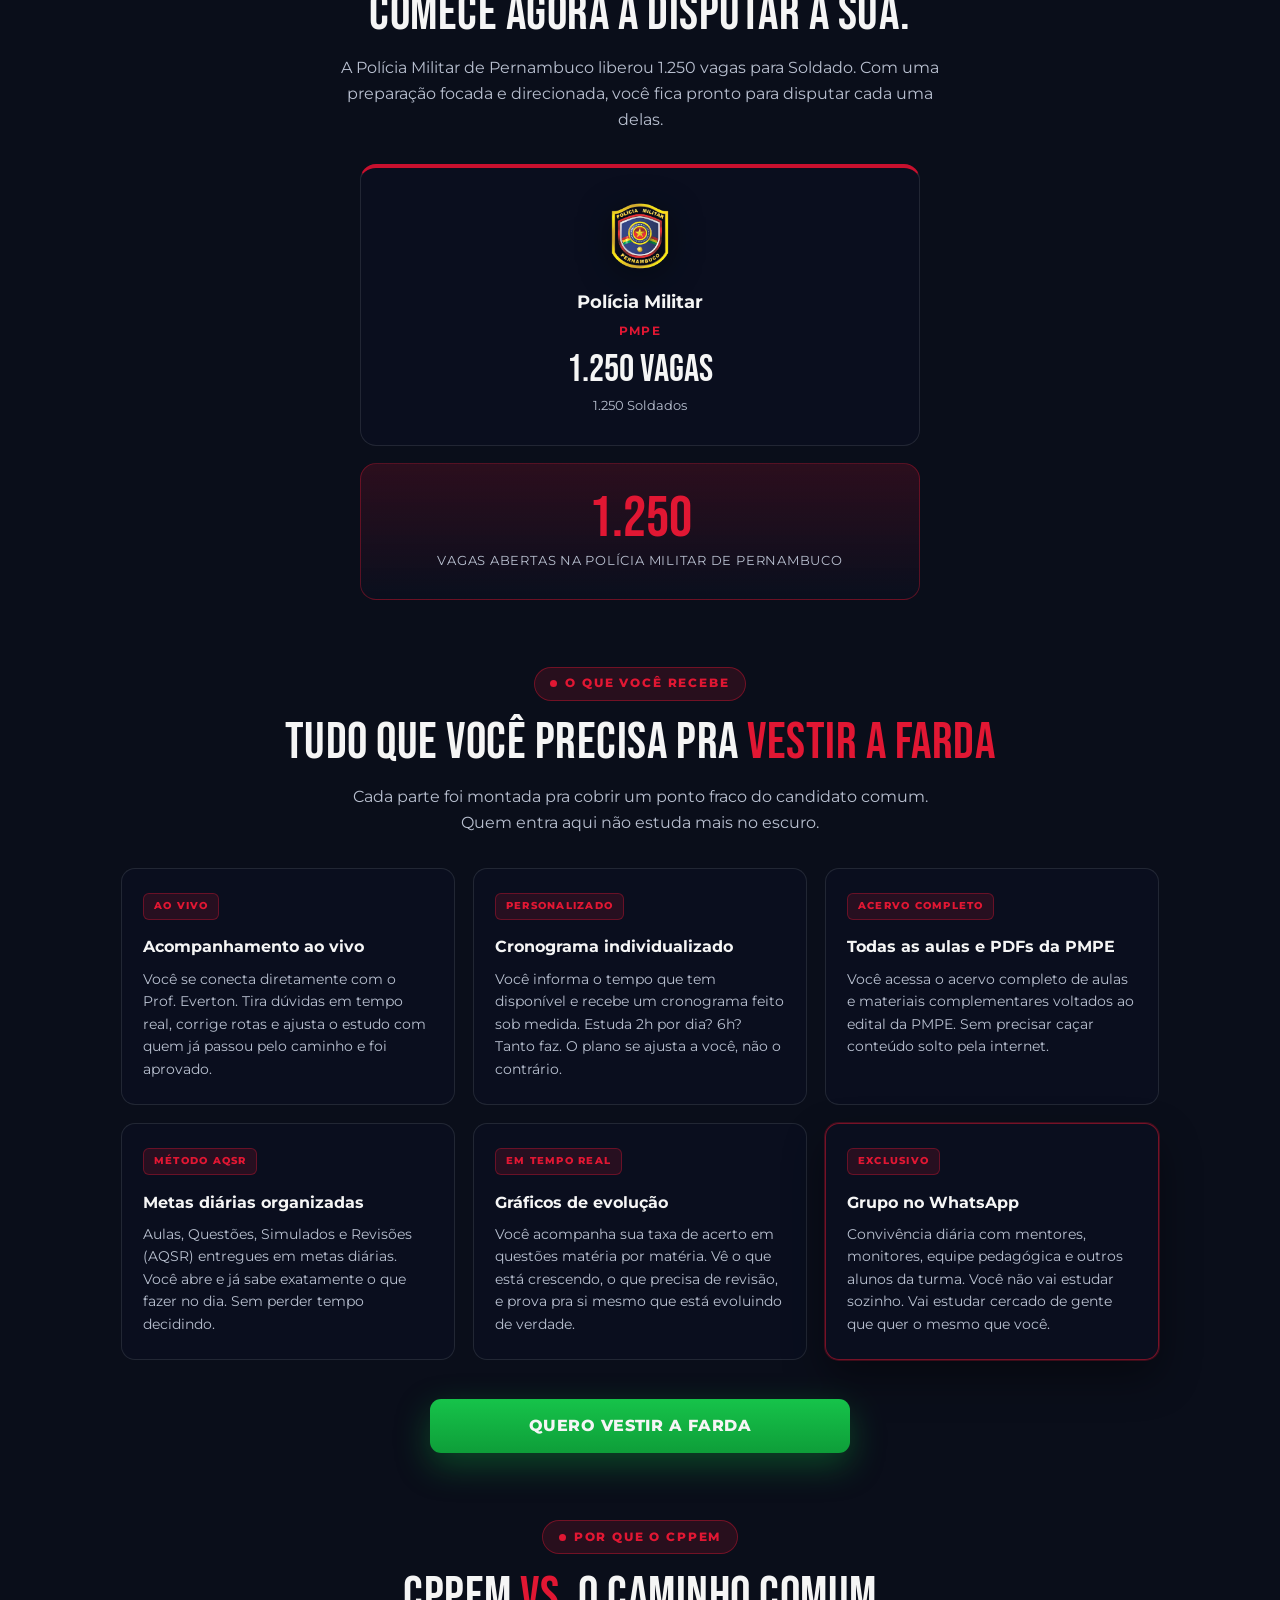
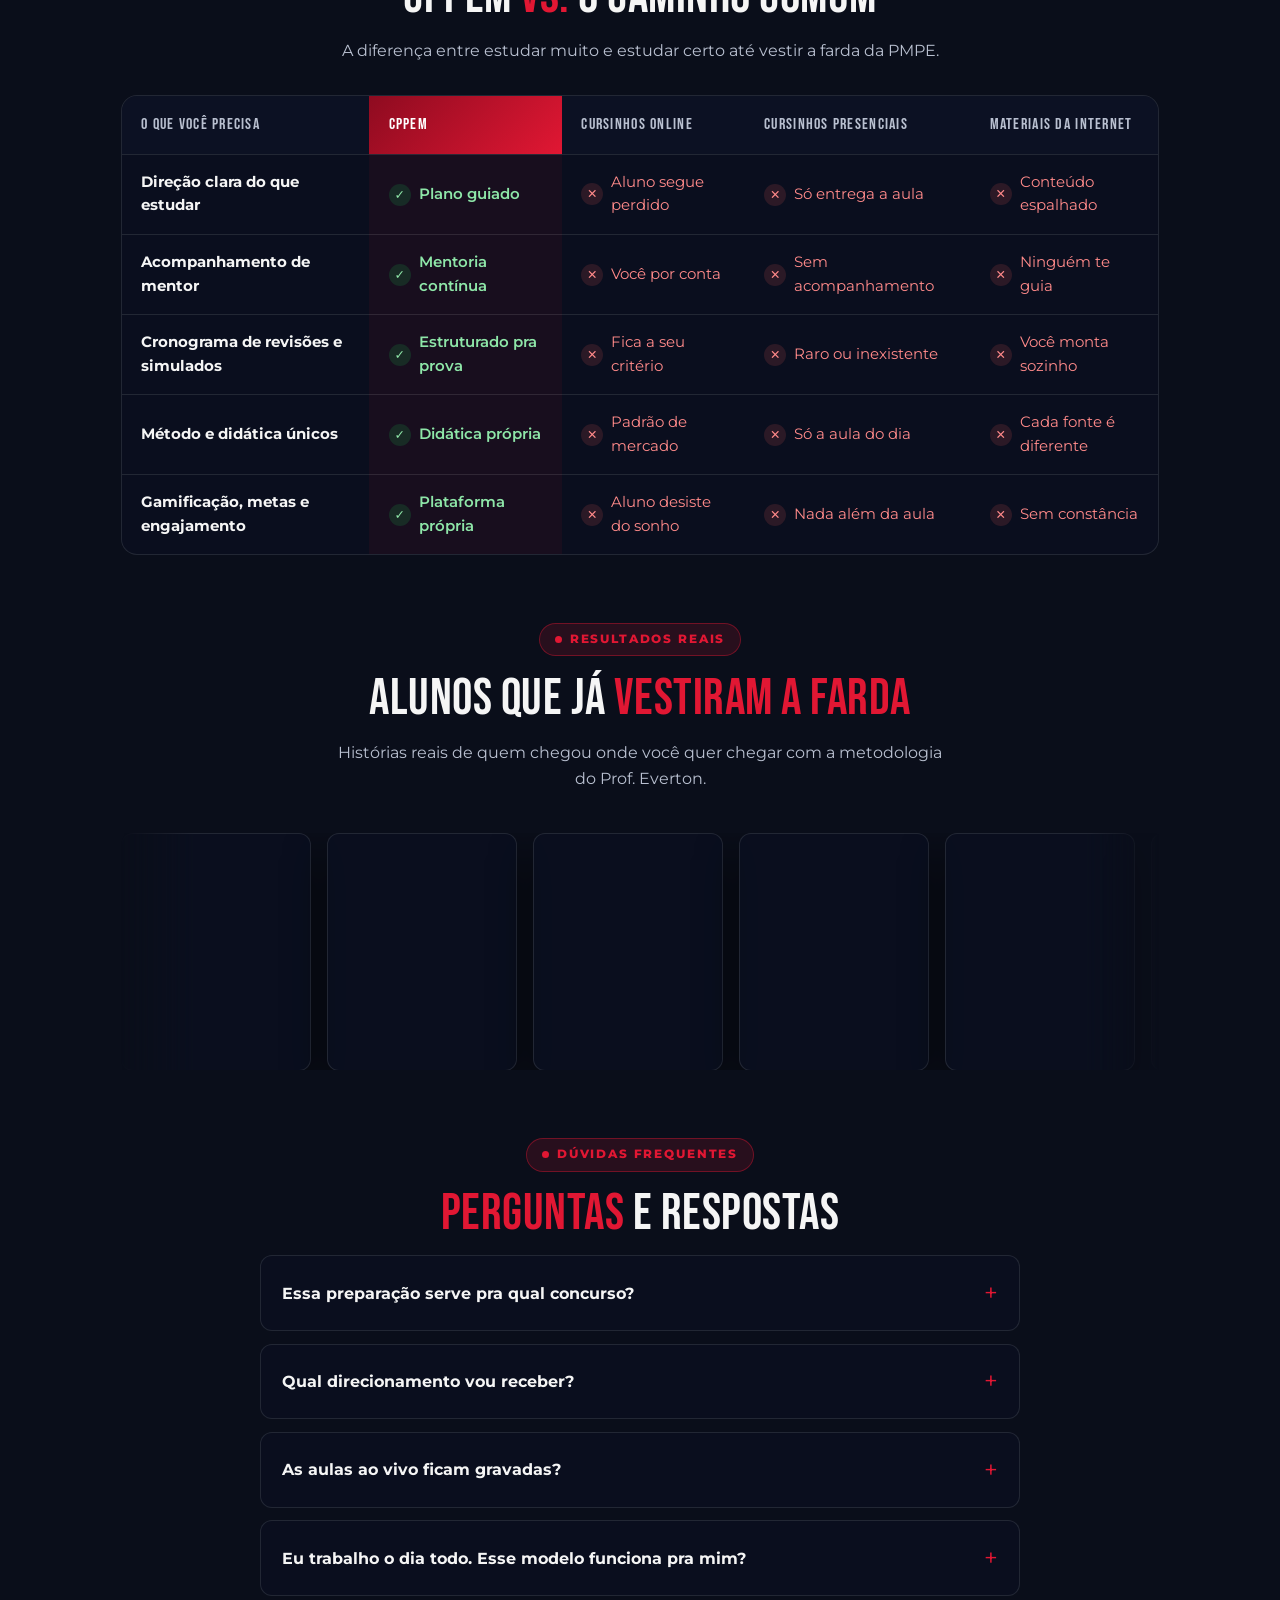
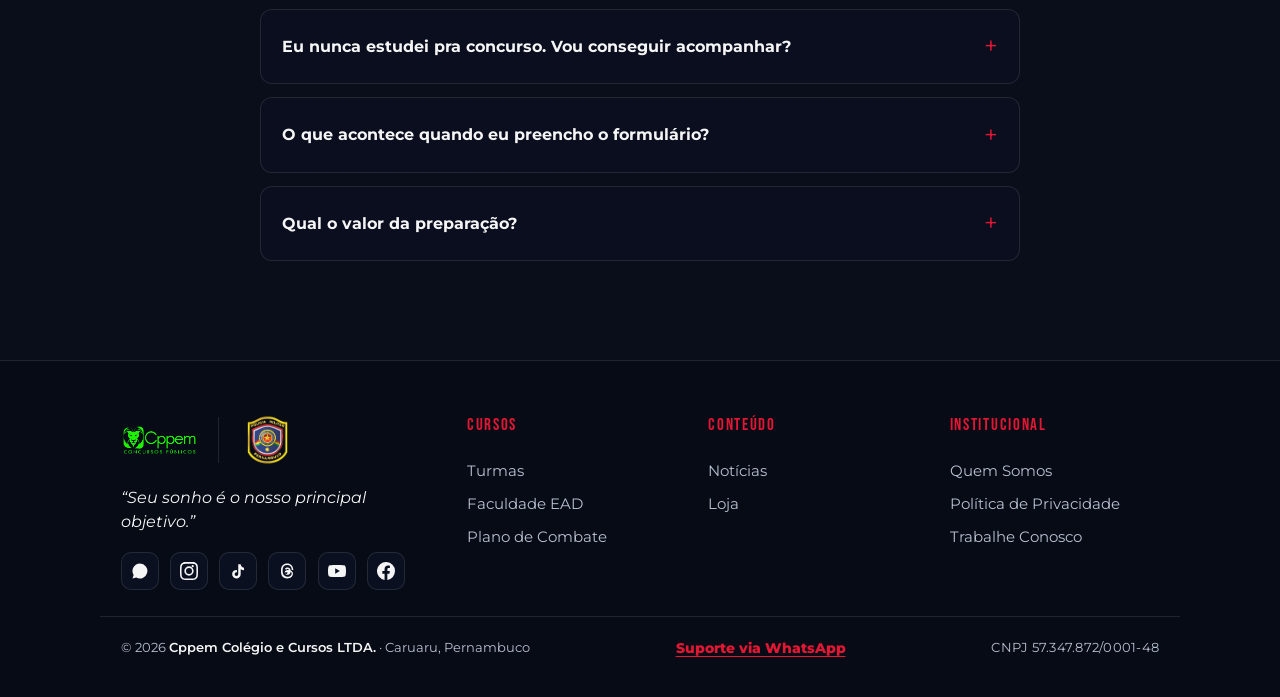
==== commit 23047657: "teste3" ====
--- a/index.html
+++ b/index.html
@@ -80,7 +80,7 @@
     <!-- ===================== QUEM TE ACOMPANHA ===================== -->
     <section class="mentor">
       <div class="mentor__photo">
-        <img src="public/everton-mota.jpg" alt="Prof. Everton Mota" />
+        <img src="public/everton-mentor.jpg" width="1000" height="1250" loading="lazy" decoding="async" alt="Prof. Everton Mota em equipamento operacional" />
         <span class="mentor__tag">
           <strong>PROF. EVERTON MOTA</strong>
           MENTOR · CPPEM CONCURSOS
@@ -107,6 +107,53 @@
       </div>
     </section>
 
+    <!-- ===================== SONHOS ===================== -->
+    <section class="sonhos">
+      <span class="eyebrow">O que te espera</span>
+      <h2 class="section-title">A vida que a <span class="hl">aprovação</span> abre pra você</h2>
+      <p class="section-lead">
+        É por isso que vale acordar cedo, sentar e estudar certo até vestir a farda da PMPE.
+      </p>
+
+      <div class="sonhos__grid">
+        <article class="sonho">
+          <span class="sonho__icon" aria-hidden="true">
+            <svg viewBox="0 0 24 24"><path d="M12 2.5l7 3v5.4c0 4.6-3 7.7-7 9.1-4-1.4-7-4.5-7-9.1V5.5l7-3z"/><path d="M12 8l1.15 2.33 2.57.37-1.86 1.81.44 2.56L12 13.87l-2.3 1.2.44-2.56-1.86-1.81 2.57-.37L12 8z"/></svg>
+          </span>
+          <h3>Conquiste sua farda</h3>
+          <p>Vista o uniforme que você sonha desde criança e assuma o posto que sempre quis.</p>
+          <span class="sonho__num" aria-hidden="true">01</span>
+        </article>
+
+        <article class="sonho">
+          <span class="sonho__icon" aria-hidden="true">
+            <svg viewBox="0 0 24 24"><rect x="2.5" y="6" width="19" height="12" rx="2"/><circle cx="12" cy="12" r="2.7"/><path d="M6 9.5v5M18 9.5v5"/></svg>
+          </span>
+          <h3>Estabilidade financeira</h3>
+          <p>Salário garantido todo mês, plano de carreira e a segurança de nunca mais temer demissão.</p>
+          <span class="sonho__num" aria-hidden="true">02</span>
+        </article>
+
+        <article class="sonho">
+          <span class="sonho__icon" aria-hidden="true">
+            <svg viewBox="0 0 24 24"><path d="M3 11l9-7 9 7"/><path d="M5 9.5V20h14V9.5"/><path d="M9.5 20v-5.5h5V20"/></svg>
+          </span>
+          <h3>Mude sua vida e a da sua família</h3>
+          <p>Dê o padrão de vida que os seus merecem e vire referência de orgulho em casa.</p>
+          <span class="sonho__num" aria-hidden="true">03</span>
+        </article>
+
+        <article class="sonho">
+          <span class="sonho__icon" aria-hidden="true">
+            <svg viewBox="0 0 24 24"><circle cx="12" cy="12" r="8.2"/><path d="M12 1.5v3.4M12 19.1v3.4M1.5 12h3.4M19.1 12h3.4"/><circle cx="12" cy="12" r="2.3"/></svg>
+          </span>
+          <h3>Conquiste a posse de arma</h3>
+          <p>Assuma o direito e a responsabilidade de portar arma e proteger quem você ama.</p>
+          <span class="sonho__num" aria-hidden="true">04</span>
+        </article>
+      </div>
+    </section>
+
     <!-- ===================== SE VOCÊ SE VÊ NISSO ===================== -->
     <section class="pain">
       <span class="eyebrow">Se você se vê nisso, esta página é pra você</span>
@@ -205,6 +252,69 @@
         </article>
       </div>
       <button type="button" class="cta cta--center" data-open-modal>QUERO VESTIR A FARDA</button>
+    </section>
+
+    <!-- ===================== COMPARATIVO ===================== -->
+    <section class="comparativo">
+      <span class="eyebrow">Por que o CPPEM</span>
+      <h2 class="section-title">CPPEM <span class="hl">vs.</span> o caminho comum</h2>
+      <p class="section-lead">
+        A diferença entre estudar muito e estudar certo até vestir a farda da PMPE.
+      </p>
+
+      <div class="compare-wrap">
+        <div class="compare">
+          <table>
+            <thead>
+              <tr>
+                <th scope="col">O que você precisa</th>
+                <th scope="col" class="col-cppem">CPPEM</th>
+                <th scope="col">Cursinhos online</th>
+                <th scope="col">Cursinhos presenciais</th>
+                <th scope="col">Materiais da internet</th>
+              </tr>
+            </thead>
+            <tbody>
+              <tr>
+                <td class="feature">Direção clara do que estudar</td>
+                <td class="col-cppem"><span class="mark yes"><span class="ico">✓</span> Plano guiado</span></td>
+                <td class="col-alt"><span class="mark no"><span class="ico">✕</span> Aluno segue perdido</span></td>
+                <td class="col-alt"><span class="mark no"><span class="ico">✕</span> Só entrega a aula</span></td>
+                <td class="col-alt"><span class="mark no"><span class="ico">✕</span> Conteúdo espalhado</span></td>
+              </tr>
+              <tr>
+                <td class="feature">Acompanhamento de mentor</td>
+                <td class="col-cppem"><span class="mark yes"><span class="ico">✓</span> Mentoria contínua</span></td>
+                <td class="col-alt"><span class="mark no"><span class="ico">✕</span> Você por conta</span></td>
+                <td class="col-alt"><span class="mark no"><span class="ico">✕</span> Sem acompanhamento</span></td>
+                <td class="col-alt"><span class="mark no"><span class="ico">✕</span> Ninguém te guia</span></td>
+              </tr>
+              <tr>
+                <td class="feature">Cronograma de revisões e simulados</td>
+                <td class="col-cppem"><span class="mark yes"><span class="ico">✓</span> Estruturado pra prova</span></td>
+                <td class="col-alt"><span class="mark no"><span class="ico">✕</span> Fica a seu critério</span></td>
+                <td class="col-alt"><span class="mark no"><span class="ico">✕</span> Raro ou inexistente</span></td>
+                <td class="col-alt"><span class="mark no"><span class="ico">✕</span> Você monta sozinho</span></td>
+              </tr>
+              <tr>
+                <td class="feature">Método e didática únicos</td>
+                <td class="col-cppem"><span class="mark yes"><span class="ico">✓</span> Didática própria</span></td>
+                <td class="col-alt"><span class="mark no"><span class="ico">✕</span> Padrão de mercado</span></td>
+                <td class="col-alt"><span class="mark no"><span class="ico">✕</span> Só a aula do dia</span></td>
+                <td class="col-alt"><span class="mark no"><span class="ico">✕</span> Cada fonte é diferente</span></td>
+              </tr>
+              <tr>
+                <td class="feature">Gamificação, metas e engajamento</td>
+                <td class="col-cppem"><span class="mark yes"><span class="ico">✓</span> Plataforma própria</span></td>
+                <td class="col-alt"><span class="mark no"><span class="ico">✕</span> Aluno desiste do sonho</span></td>
+                <td class="col-alt"><span class="mark no"><span class="ico">✕</span> Nada além da aula</span></td>
+                <td class="col-alt"><span class="mark no"><span class="ico">✕</span> Sem constância</span></td>
+              </tr>
+            </tbody>
+          </table>
+        </div>
+        <p class="compare-hint" aria-hidden="true">Arraste para o lado para comparar &rarr;</p>
+      </div>
     </section>
 
     <!-- ===================== ALUNOS ===================== -->
@@ -289,15 +399,62 @@
 
     <!-- ===================== RODAPÉ ===================== -->
     <footer class="footer">
-      <div class="footer__brands">
-        <img class="footer__cppem" src="public/logo-cppem.png" alt="CPPEM Concursos Públicos" />
-        <span class="footer__divider" aria-hidden="true"></span>
-        <img class="footer__pmpe" src="public/brasao-pmpe.png" alt="Brasão da Polícia Militar de Pernambuco" />
-      </div>
-      <p class="footer__quote">"Seu sonho é o nosso principal objetivo."</p>
-      <button type="button" class="footer__support" data-open-modal>Suporte via WhatsApp</button>
-      <p class="footer__legal">© 2026 CPPEM Concursos · Caruaru, Pernambuco · Todos os direitos reservados</p>
-      <p class="footer__legal">Cppem Colégio e Cursos LTDA · CNPJ 57.347.872/0001-48</p>
+      <div class="footer__inner">
+        <div class="footer__brand">
+          <div class="footer__logos">
+            <img class="footer__cppem" src="public/logo-cppem.png" alt="CPPEM Concursos Públicos" />
+            <span class="footer__divider" aria-hidden="true"></span>
+            <img class="footer__pmpe" src="public/brasao-pmpe.png" alt="Brasão da Polícia Militar de Pernambuco" />
+          </div>
+          <p class="footer__quote">&ldquo;Seu sonho é o nosso principal objetivo.&rdquo;</p>
+          <div class="footer__social">
+            <a href="https://wa.me/558173105354" target="_blank" rel="noopener" aria-label="WhatsApp">
+              <svg viewBox="0 0 24 24" aria-hidden="true"><path d="M17.5 14.4c-.3-.2-1.7-.9-2-1s-.5-.1-.7.2-.8 1-.9 1.1-.3.2-.6.1a8 8 0 0 1-2.4-1.5 9 9 0 0 1-1.6-2c-.2-.3 0-.5.1-.6l.5-.5.3-.5v-.5L9 6.9c-.2-.5-.4-.4-.5-.4h-.6a1.1 1.1 0 0 0-.8.4A3.4 3.4 0 0 0 6 9.3c0 1.5 1.1 3 1.3 3.2a12 12 0 0 0 4.6 4c.6.3 1.1.5 1.5.6.7.2 1.3.2 1.7.1.6-.1 1.7-.7 2-1.4.2-.7.2-1.2.1-1.4zM12 2a10 10 0 0 0-8.5 15.2L2 22l4.9-1.3A10 10 0 1 0 12 2z"/></svg>
+            </a>
+            <a href="https://www.instagram.com/cppemconcursos/" target="_blank" rel="noopener" aria-label="Instagram">
+              <svg viewBox="0 0 24 24" aria-hidden="true"><path d="M12 2.2c3.2 0 3.6 0 4.9.1 1.2.1 1.8.3 2.2.4.6.2 1 .5 1.4.9s.7.8.9 1.4c.1.4.3 1 .4 2.2 0 1.3.1 1.7.1 4.9s0 3.6-.1 4.9c-.1 1.2-.3 1.8-.4 2.2-.2.6-.5 1-.9 1.4s-.8.7-1.4.9c-.4.1-1 .3-2.2.4-1.3 0-1.7.1-4.9.1s-3.6 0-4.9-.1c-1.2-.1-1.8-.3-2.2-.4a3.8 3.8 0 0 1-1.4-.9 3.8 3.8 0 0 1-.9-1.4c-.1-.4-.3-1-.4-2.2 0-1.3-.1-1.7-.1-4.9s0-3.6.1-4.9c.1-1.2.3-1.8.4-2.2.2-.6.5-1 .9-1.4s.8-.7 1.4-.9c.4-.1 1-.3 2.2-.4 1.3 0 1.7-.1 4.9-.1zM12 0C8.7 0 8.3 0 7 .1 5.7.1 4.8.3 4.1.6c-.8.3-1.4.7-2 1.4-.7.6-1.1 1.2-1.4 2C.3 4.7.1 5.6.1 6.9 0 8.2 0 8.6 0 12s0 3.8.1 5.1c0 1.3.2 2.2.5 2.9.3.8.7 1.4 1.4 2 .6.7 1.2 1.1 2 1.4.7.3 1.6.5 2.9.5 1.3.1 1.7.1 5.1.1s3.8 0 5.1-.1c1.3 0 2.2-.2 2.9-.5.8-.3 1.4-.7 2-1.4.7-.6 1.1-1.2 1.4-2 .3-.7.5-1.6.5-2.9.1-1.3.1-1.7.1-5.1s0-3.8-.1-5.1c0-1.3-.2-2.2-.5-2.9-.3-.8-.7-1.4-1.4-2-.6-.7-1.2-1.1-2-1.4-.7-.3-1.6-.5-2.9-.5C15.8 0 15.4 0 12 0zm0 5.8a6.2 6.2 0 1 0 0 12.4 6.2 6.2 0 0 0 0-12.4zm0 10.2a4 4 0 1 1 0-8 4 4 0 0 1 0 8zm6.4-10.4a1.4 1.4 0 1 1-2.9 0 1.4 1.4 0 0 1 2.9 0z"/></svg>
+            </a>
+            <a href="https://www.tiktok.com/@cppemconcursos" target="_blank" rel="noopener" aria-label="TikTok">
+              <svg viewBox="0 0 24 24" aria-hidden="true"><path d="M16.6 5.8a4.3 4.3 0 0 1-1-2.8h-3.3v13.2a2.4 2.4 0 1 1-2.4-2.4c.2 0 .5 0 .7.1v-3.3a5.7 5.7 0 1 0 5 5.7V9.7a7.6 7.6 0 0 0 4.4 1.4V7.8a4.3 4.3 0 0 1-3.4-2z"/></svg>
+            </a>
+            <a href="https://www.threads.net/@cppemconcursos" target="_blank" rel="noopener" aria-label="Threads">
+              <svg viewBox="0 0 24 24" aria-hidden="true"><path d="M12.2 2c-4.9 0-8 3.2-8.2 8.3v3.4c.2 5.1 3.3 8.3 8.2 8.3h.1c2.6 0 4.5-.7 6-2.2 1.9-2 1.9-4.5 1.3-6-.5-1.3-1.5-2.3-2.9-2.9-.1-2.3-1.5-3.7-3.9-3.7-1.5 0-2.9.7-3.6 1.9l1.6 1.1c.4-.7 1.1-1 2-1 1 0 1.7.5 1.9 1.5a9 9 0 0 0-1.8-.1c-2.4.1-4 1.5-3.9 3.5 0 1 .5 1.9 1.4 2.4.7.5 1.6.7 2.6.6 1.3-.1 2.3-.6 3-1.5.5-.7.8-1.5.9-2.6.5.3.9.8 1.1 1.3.3.9.4 2.4-.9 3.7-1.1 1.1-2.5 1.6-4.6 1.6h-.1c-3.8 0-6-2.4-6.2-6.5v-3.2C6.2 6.5 8.4 4 12.1 4h.1c3.8 0 6 2.4 6.2 6.5v.1l2-.1v-.1C20.1 5.2 17 2 12.2 2zm.3 12.2c-.1.9-.6 1.7-1.7 1.8-.7 0-1.4-.3-1.5-1-.1-.6.4-1.2 1.7-1.3h.5c.3 0 .7 0 1 .1v.4z"/></svg>
+            </a>
+            <a href="https://www.youtube.com/@cppemconcursos" target="_blank" rel="noopener" aria-label="YouTube">
+              <svg viewBox="0 0 24 24" aria-hidden="true"><path d="M23.5 6.5a3 3 0 0 0-2.1-2.1C19.5 3.9 12 3.9 12 3.9s-7.5 0-9.4.5A3 3 0 0 0 .5 6.5C0 8.4 0 12 0 12s0 3.6.5 5.5a3 3 0 0 0 2.1 2.1c1.9.5 9.4.5 9.4.5s7.5 0 9.4-.5a3 3 0 0 0 2.1-2.1c.5-1.9.5-5.5.5-5.5s0-3.6-.5-5.5zM9.6 15.6V8.4l6.2 3.6-6.2 3.6z"/></svg>
+            </a>
+            <a href="https://www.facebook.com/people/Cppem-Cursos-preparat%C3%B3rios/61550943416378/" target="_blank" rel="noopener" aria-label="Facebook">
+              <svg viewBox="0 0 24 24" aria-hidden="true"><path d="M24 12a12 12 0 1 0-13.9 11.9v-8.4H7.1V12h3V9.4c0-3 1.8-4.6 4.5-4.6 1.3 0 2.6.2 2.6.2v2.9h-1.5c-1.5 0-1.9.9-1.9 1.8V12h3.3l-.5 3.5h-2.8v8.4A12 12 0 0 0 24 12z"/></svg>
+            </a>
+          </div>
+        </div>
+
+      <nav class="footer__col" aria-label="Cursos">
+        <h4>Cursos</h4>
+        <a href="https://cppem.com.br/turmas" target="_blank" rel="noopener">Turmas</a>
+        <a href="https://unicive.cppem.com.br" target="_blank" rel="noopener">Faculdade EAD</a>
+        <a href="https://cppem.com.br/combate" target="_blank" rel="noopener">Plano de Combate</a>
+      </nav>
+
+      <nav class="footer__col" aria-label="Conteúdo">
+        <h4>Conteúdo</h4>
+        <a href="https://cppem.com.br/noticias" target="_blank" rel="noopener">Notícias</a>
+        <a href="https://loja.cppem.com.br" target="_blank" rel="noopener">Loja</a>
+      </nav>
+
+      <nav class="footer__col" aria-label="Institucional">
+        <h4>Institucional</h4>
+        <a href="https://cppem.com.br/quem-somos" target="_blank" rel="noopener">Quem Somos</a>
+        <a href="https://cppem.com.br/politica-de-privacidade" target="_blank" rel="noopener">Política de Privacidade</a>
+        <a href="https://cppem.notion.site/vagas" target="_blank" rel="noopener">Trabalhe Conosco</a>
+      </nav>
+      </div>
+
+      <div class="footer__bar">
+        <span>© 2026 <strong>Cppem Colégio e Cursos LTDA.</strong> · Caruaru, Pernambuco</span>
+        <button type="button" class="footer__support" data-open-modal>Suporte via WhatsApp</button>
+        <span class="footer__cnpj">CNPJ 57.347.872/0001-48</span>
+      </div>
     </footer>
 
   </main>
@@ -364,7 +521,7 @@
           <span class="error" data-error-for="exit-email"></span>
         </div>
         <div class="field">
-          <input type="text" id="exit-telefone" name="telefone" autocomplete="tel" inputmode="tel" placeholder="Seu WhatsApp (com DDD)" required />
+          <input type="text" id="exit-telefone" name="telefone" class="pxa_mask_phone" inputmode="tel" autocomplete="tel" placeholder="Seu WhatsApp (com DDD)" required />
           <span class="error" data-error-for="exit-telefone"></span>
         </div>
 
--- a/styles.css
+++ b/styles.css
@@ -108,7 +108,7 @@
 .stat__label{font-size:.72rem;letter-spacing:.08em;text-transform:uppercase;color:var(--muted)}
 
 /* ===================== DORES ===================== */
-.pain,.vagas,.included,.social,.faq{width:100%;margin-bottom:4.2rem;text-align:center;display:flex;flex-direction:column;align-items:center}
+.pain,.sonhos,.vagas,.included,.comparativo,.social,.faq{width:100%;margin-bottom:4.2rem;text-align:center;display:flex;flex-direction:column;align-items:center}
 .pain__grid{width:100%;display:grid;grid-template-columns:1fr 1fr;gap:1.1rem;text-align:left}
 .pain__card{background:var(--panel);border:1px solid var(--line);border-radius:14px;padding:1.5rem 1.4rem}
 .pain__num{font-family:"Bebas Neue",sans-serif;font-size:2.1rem;color:var(--red-bright);display:block;margin-bottom:.3rem}
@@ -213,29 +213,105 @@
 .exit__decline:focus-visible{outline:2px solid var(--red-bright);outline-offset:3px;border-radius:4px}
 
 /* ===================== RODAPÉ ===================== */
+/* ===================== RODAPÉ ===================== */
 .footer{width:100vw;margin-left:calc(50% - 50vw);margin-right:calc(50% - 50vw);
-  margin-top:2rem;padding:3rem 1.3rem 2.4rem;text-align:center;
-  display:flex;flex-direction:column;align-items:center;gap:1rem;
-  border-top:1px solid var(--line);background:rgba(6,10,20,.6)}
-.footer__brands{display:flex;align-items:center;gap:1.3rem}
+  margin-top:2rem;border-top:1px solid var(--line);background:rgba(6,10,20,.6)}
+
+.footer__inner{max-width:1080px;margin:0 auto;padding:3.2rem 1.3rem 1.6rem;
+  display:grid;grid-template-columns:1.5fr 1fr 1fr 1fr;gap:2rem;text-align:left}
+
+.footer__brand{max-width:330px}
+.footer__logos{display:flex;align-items:center;gap:1.3rem;margin-bottom:1.1rem}
 .footer__cppem{height:40px;width:auto}
 .footer__pmpe{height:56px;width:auto}
 .footer__divider{width:1px;height:46px;background:var(--line)}
-.footer__quote{font-style:italic;color:var(--white);font-size:1rem}
+.footer__quote{font-style:italic;color:var(--white);font-size:.98rem;line-height:1.5;
+  margin-bottom:1.2rem}
+
+.footer__social{display:flex;flex-wrap:wrap;align-items:center;gap:.7rem}
+.footer__social a{width:38px;height:38px;border-radius:10px;display:grid;place-items:center;
+  color:var(--white);background:var(--panel-2);border:1px solid var(--line);
+  transition:color .2s,border-color .2s,transform .15s}
+.footer__social a:hover{color:var(--red-bright);border-color:rgba(225,23,51,.5);transform:translateY(-2px)}
+.footer__social a:focus-visible{outline:2px solid var(--red-bright);outline-offset:2px}
+.footer__social svg{width:18px;height:18px;fill:currentColor}
+
+.footer__col h4{font-family:"Bebas Neue",sans-serif;font-weight:400;font-size:1.05rem;
+  letter-spacing:.1em;text-transform:uppercase;color:var(--red-bright);margin-bottom:1rem}
+.footer__col a{display:block;color:var(--muted);text-decoration:none;font-size:.92rem;
+  padding:.3rem 0;transition:color .15s}
+.footer__col a:hover{color:var(--white)}
+
+.footer__bar{max-width:1080px;margin:0 auto;padding:1.3rem 1.3rem 2.4rem;
+  border-top:1px solid var(--line);
+  display:flex;flex-wrap:wrap;justify-content:space-between;align-items:center;gap:.8rem;
+  font-size:.8rem;color:var(--muted)}
+.footer__bar strong{color:var(--white);font-weight:600}
+.footer__cnpj{letter-spacing:.02em}
 .footer__support{background:none;border:none;color:var(--red-bright);font-family:inherit;font-weight:800;
-  font-size:1rem;cursor:pointer;text-decoration:underline;text-underline-offset:3px;transition:filter .15s}
+  font-size:.86rem;cursor:pointer;text-decoration:underline;text-underline-offset:3px;
+  transition:filter .15s}
 .footer__support:hover{filter:brightness(1.2)}
-.footer__legal{font-size:.74rem;color:var(--muted)}
+.footer__support:focus-visible{outline:2px solid var(--red-bright);outline-offset:3px;border-radius:4px}
+
+/* ===================== SONHOS ===================== */
+.sonhos__grid{width:100%;display:grid;grid-template-columns:repeat(2,1fr);gap:1.1rem;text-align:left}
+.sonho{position:relative;overflow:hidden;
+  background:var(--panel);border:1px solid var(--line);border-radius:14px;
+  padding:1.6rem 1.4rem;transition:border-color .2s,transform .2s}
+.sonho:hover{border-color:rgba(225,23,51,.45);transform:translateY(-3px)}
+.sonho__icon{width:52px;height:52px;border-radius:13px;display:grid;place-items:center;
+  margin-bottom:1rem;color:var(--red-bright);
+  background:var(--red-soft);border:1px solid rgba(225,23,51,.4)}
+.sonho__icon svg{width:26px;height:26px;fill:none;stroke:currentColor;
+  stroke-width:1.6;stroke-linecap:round;stroke-linejoin:round}
+.sonho h3{font-size:1.02rem;margin-bottom:.5rem}
+.sonho p{color:var(--muted);font-size:.9rem}
+/* Numeral fantasma no topo, alinhado ao ícone: no rodapé do card ele
+   atropelava a última linha do parágrafo. */
+.sonho__num{position:absolute;right:1.1rem;top:.7rem;font-family:"Bebas Neue",sans-serif;
+  font-size:3rem;line-height:1;color:var(--red-bright);opacity:.14;letter-spacing:-.02em}
+
+/* ===================== COMPARATIVO ===================== */
+.compare-wrap{position:relative;width:100%}
+.compare{width:100%;overflow-x:auto;border-radius:16px;border:1px solid var(--line);
+  background:var(--panel);-webkit-overflow-scrolling:touch}
+.compare-hint{display:none}
+.compare table{width:100%;min-width:640px;border-collapse:collapse;text-align:left}
+.compare th,.compare td{padding:1rem 1.2rem;vertical-align:middle;
+  border-bottom:1px solid var(--line);font-size:.92rem}
+.compare thead th{font-family:"Bebas Neue",sans-serif;font-weight:400;letter-spacing:.08em;
+  text-transform:uppercase;font-size:1rem;color:var(--muted);background:var(--panel-2)}
+.compare thead th.col-cppem{color:#fff;
+  background:linear-gradient(135deg,var(--red-dark),var(--red-bright))}
+.compare tbody tr:last-child td{border-bottom:none}
+.compare td.feature{font-weight:700;color:var(--white)}
+.compare td.col-cppem{background:rgba(225,23,51,.07);color:var(--white);font-weight:600}
+.compare td.col-alt{color:var(--muted)}
+.mark{display:inline-flex;align-items:center;gap:.5rem}
+.mark.yes{color:#8ee6a8}
+.mark.no{color:#ff8a8a}
+.mark .ico{width:22px;height:22px;border-radius:50%;display:grid;place-items:center;
+  font-size:.78rem;font-weight:800;flex-shrink:0}
+.mark.yes .ico{background:rgba(22,195,74,.16);color:#8ee6a8}
+.mark.no .ico{background:rgba(255,91,91,.14);color:#ff8a8a}
 
 /* ===================== RESPONSIVO ===================== */
 @media (max-width:820px){
   .mentor{grid-template-columns:1fr;gap:1.6rem}
   .mentor__photo{max-width:360px;margin:0 auto}
   .included__grid{grid-template-columns:1fr 1fr}
+  .footer__inner{grid-template-columns:1fr 1fr;gap:1.8rem}
+  .footer__brand{grid-column:1 / -1;max-width:none}
+  /* pista visual de que a tabela rola para o lado */
+  .compare-hint{display:block;margin-top:.7rem;text-align:center;
+    font-size:.8rem;font-weight:700;letter-spacing:.02em;color:var(--red-bright);opacity:.9}
 }
 @media (max-width:560px){
   .page{padding-top:3rem}
-  .pain__grid,.included__grid{grid-template-columns:1fr}
+  .pain__grid,.sonhos__grid,.included__grid{grid-template-columns:1fr}
+  .footer__inner{grid-template-columns:1fr;padding:2.6rem 1.2rem 1.4rem}
+  .footer__bar{justify-content:center;text-align:center;padding:1.2rem 1.2rem 2.2rem}
   .brands__pmpe{height:74px}
   .brands__cppem{height:42px}
   .release-bar{font-size:.72rem;letter-spacing:.04em}
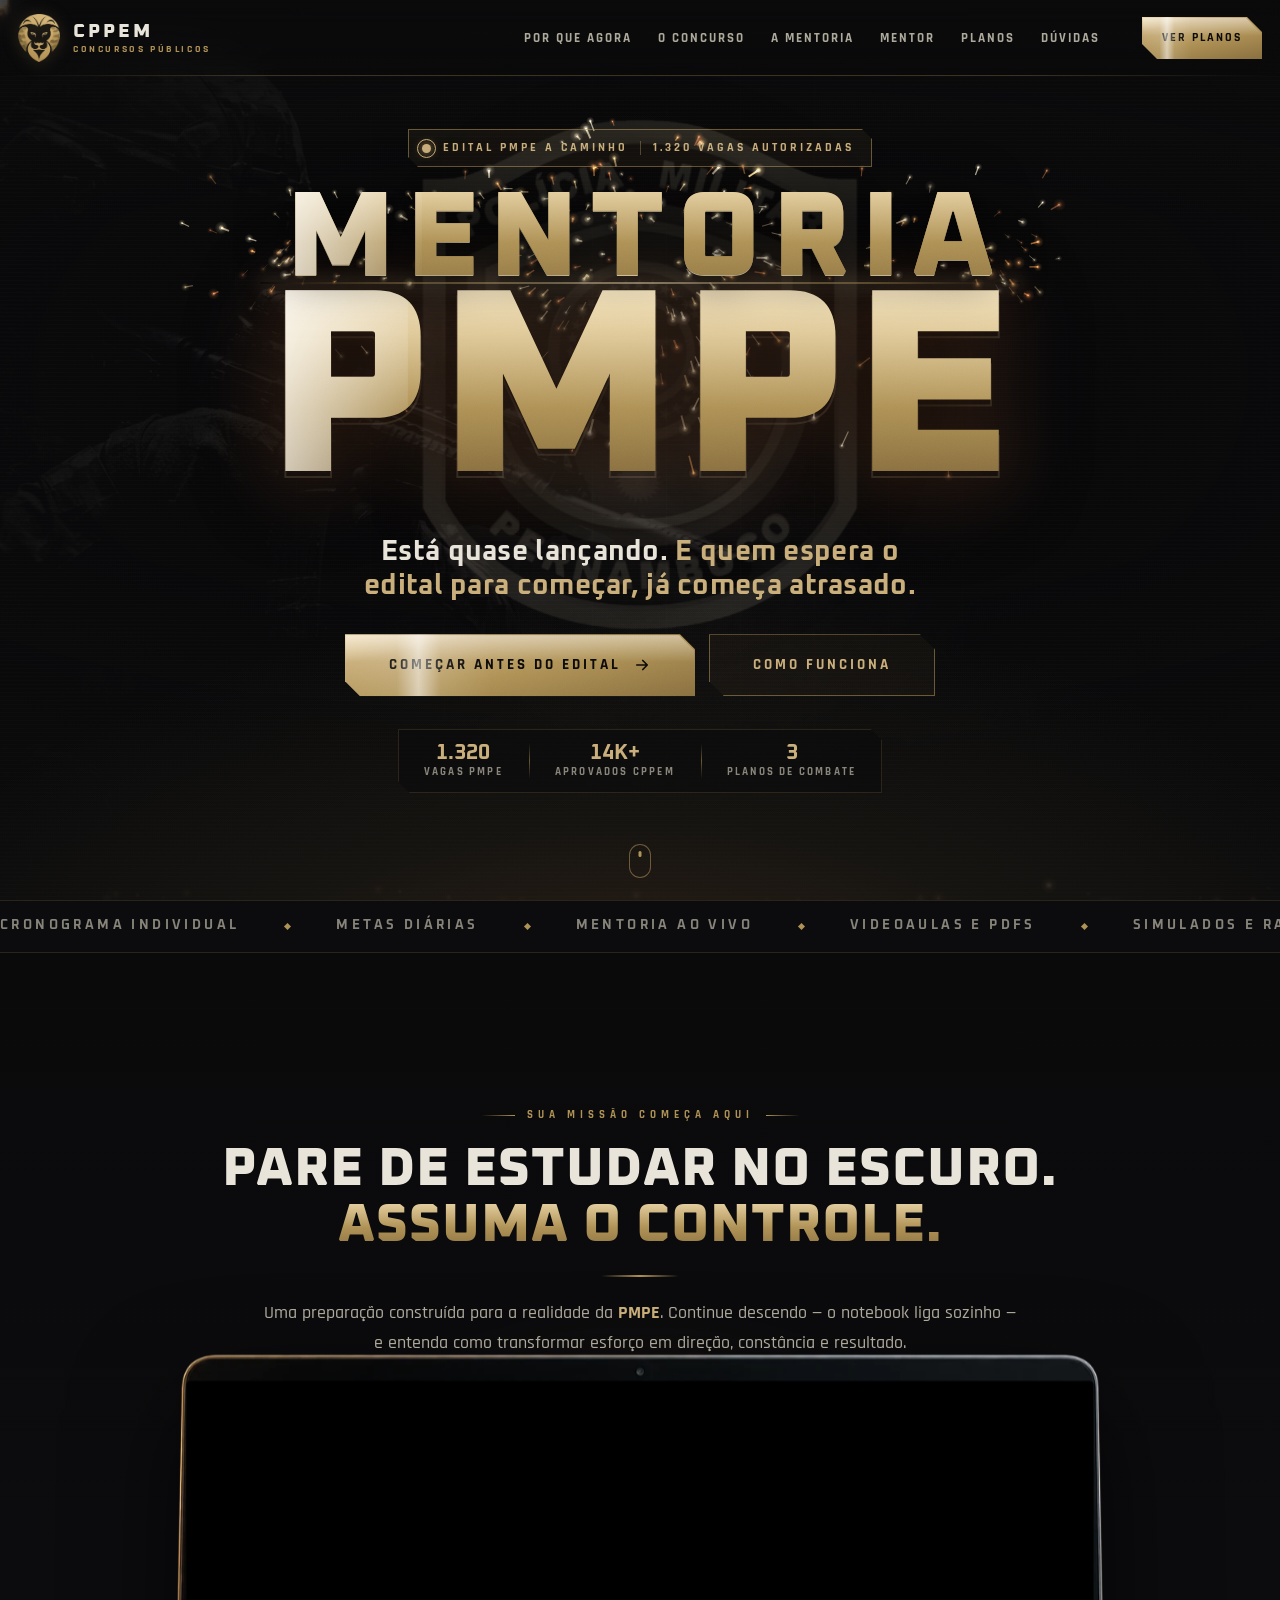
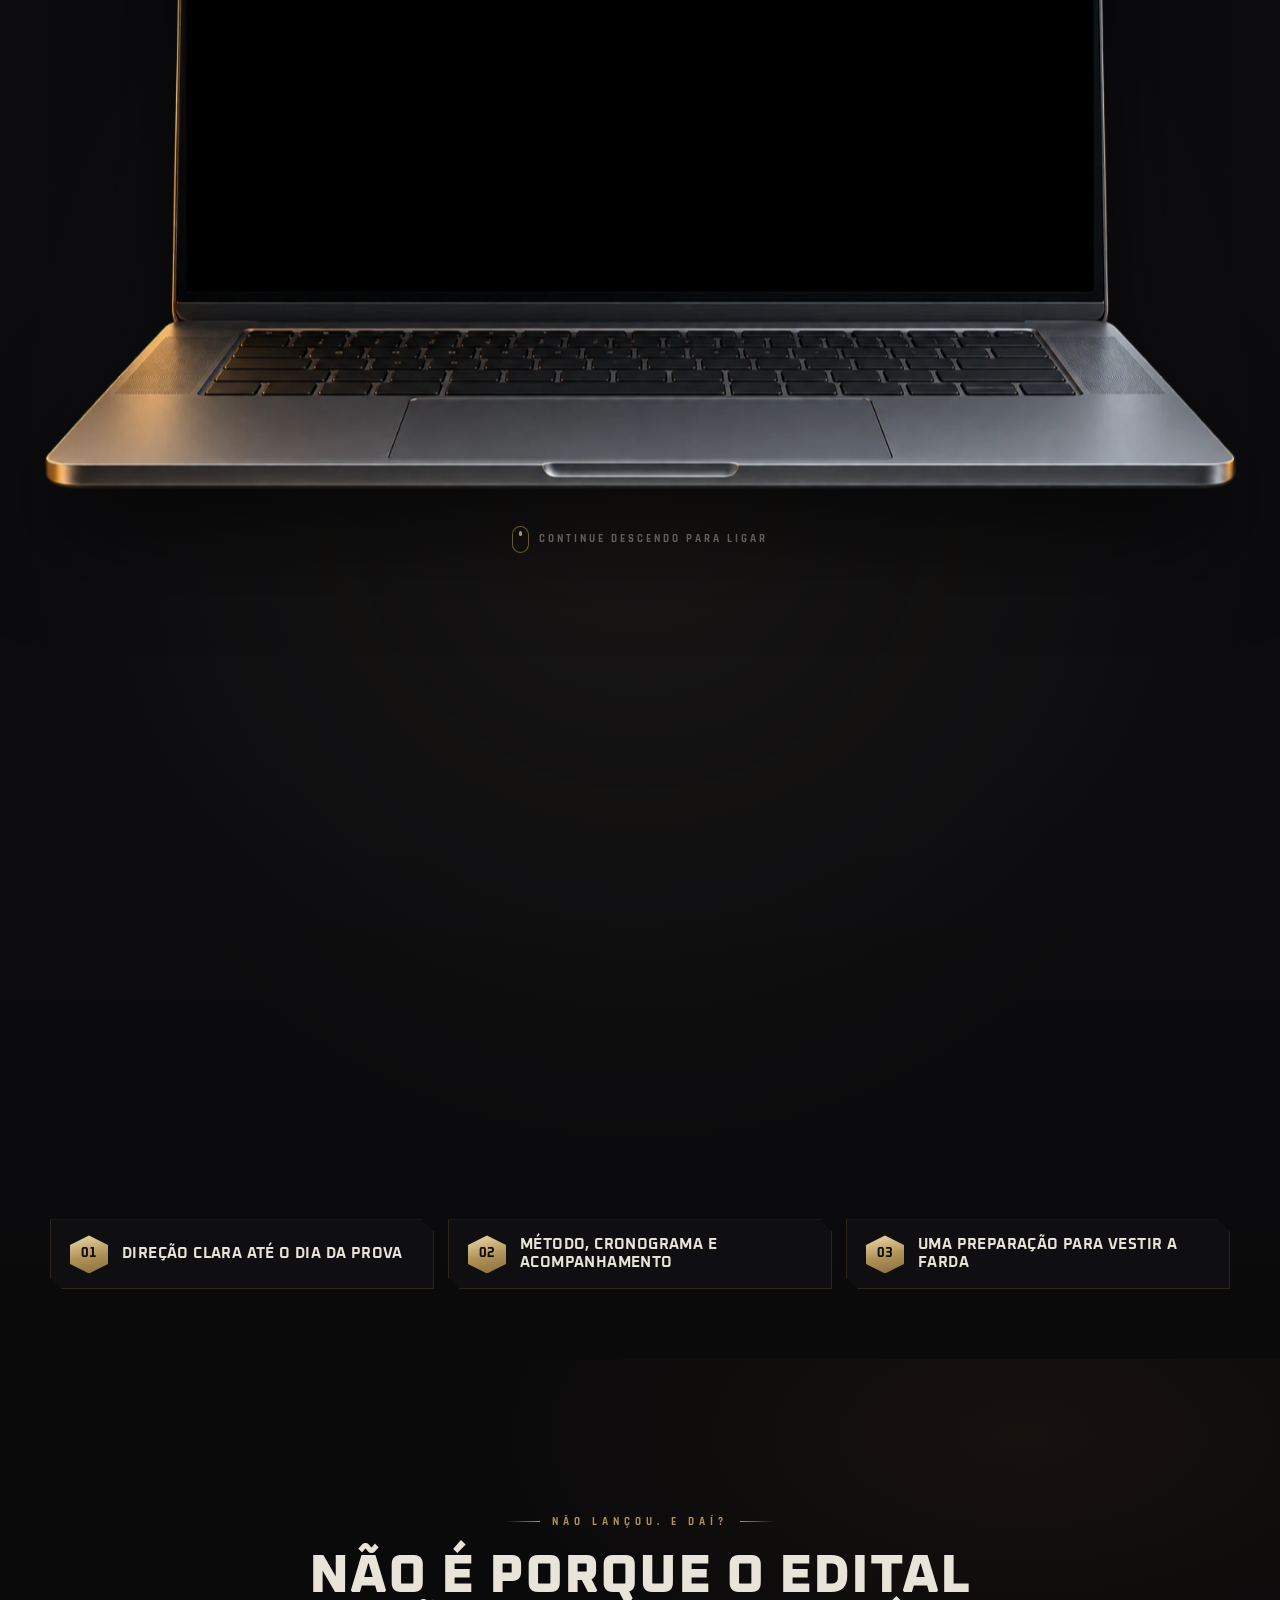
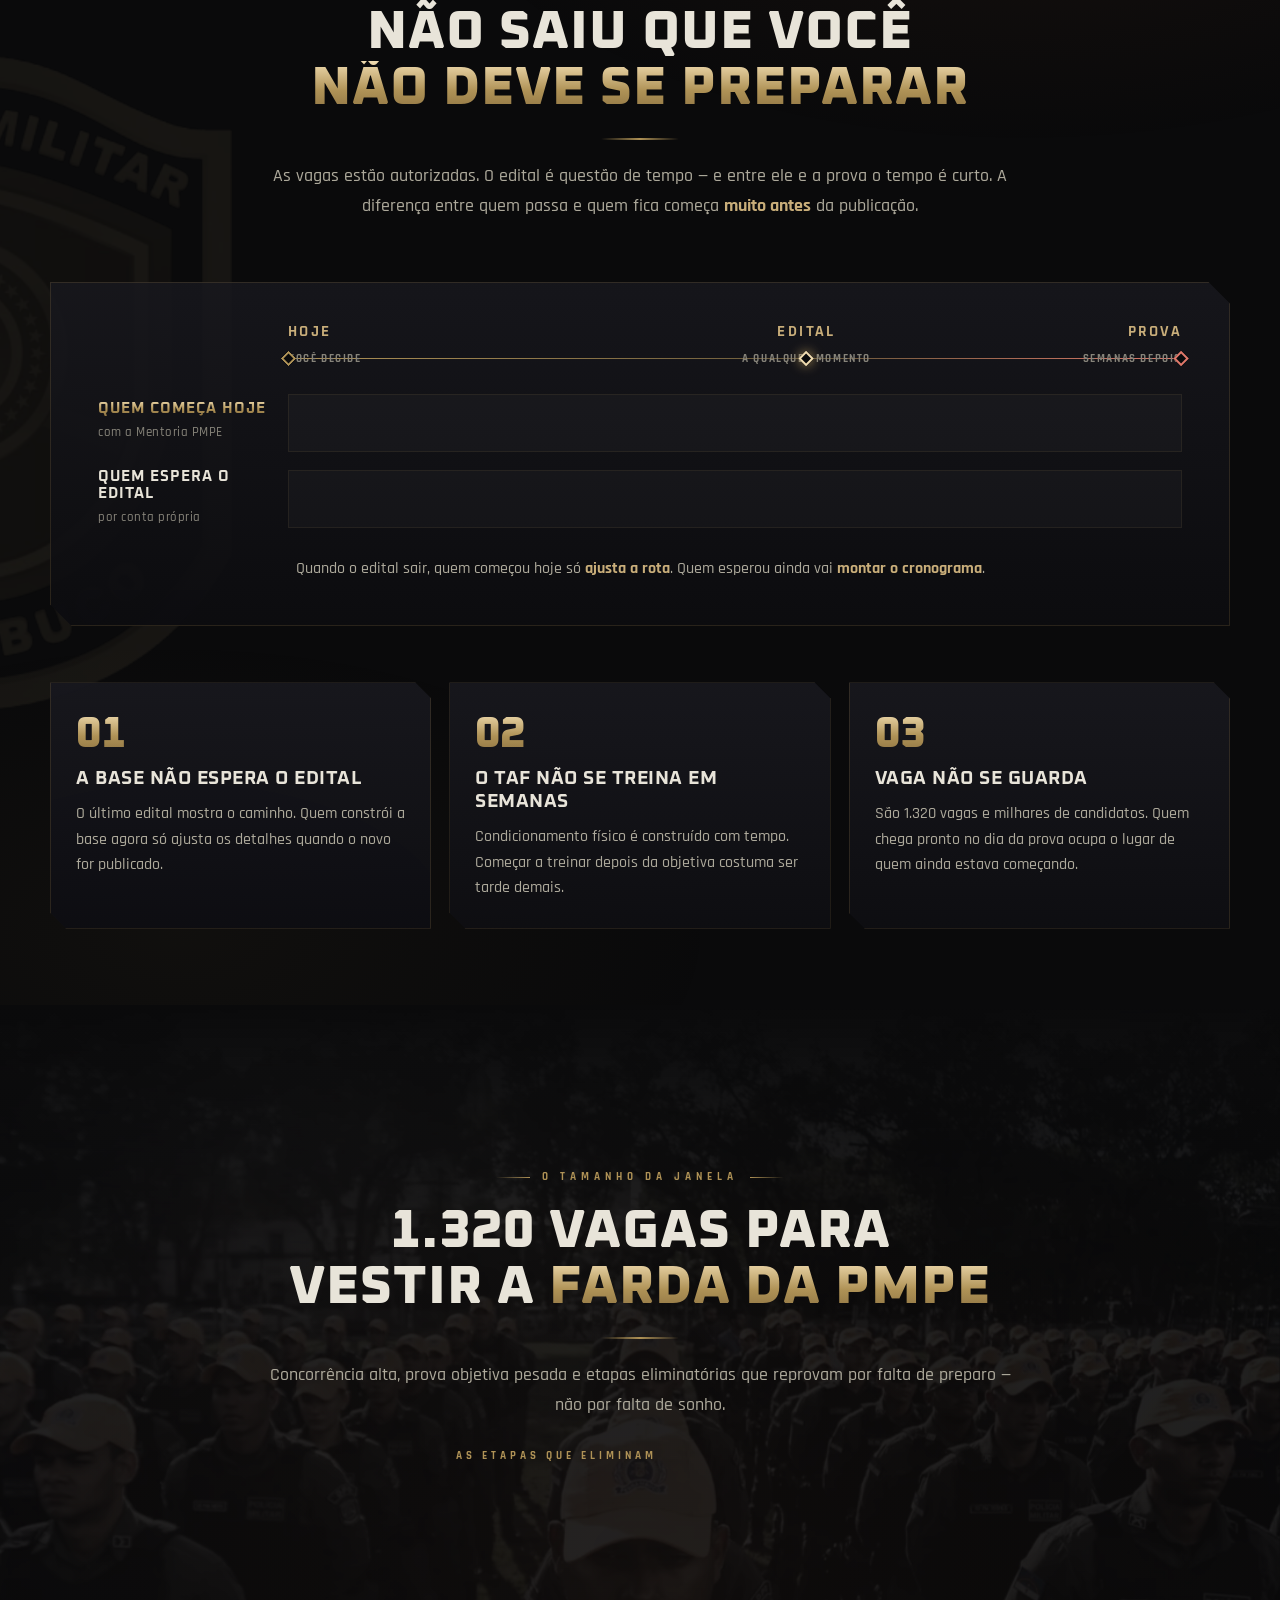
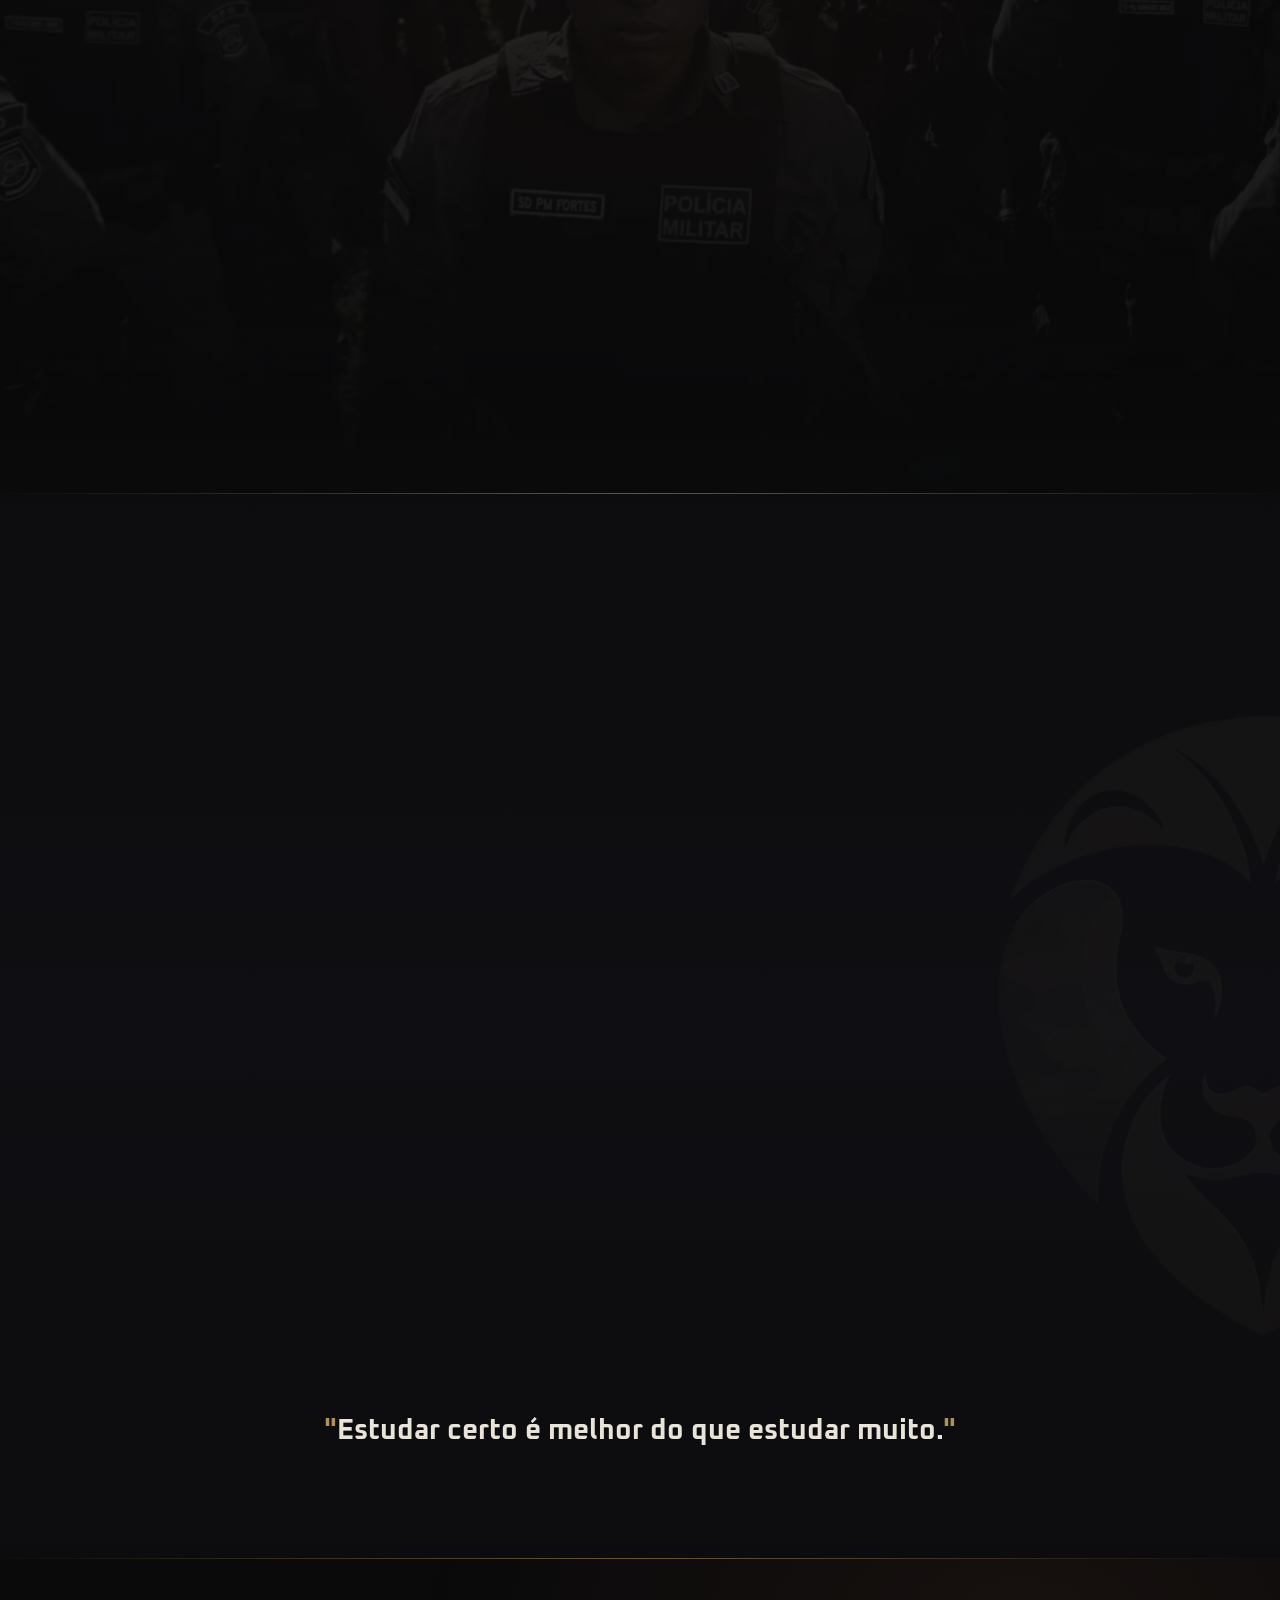
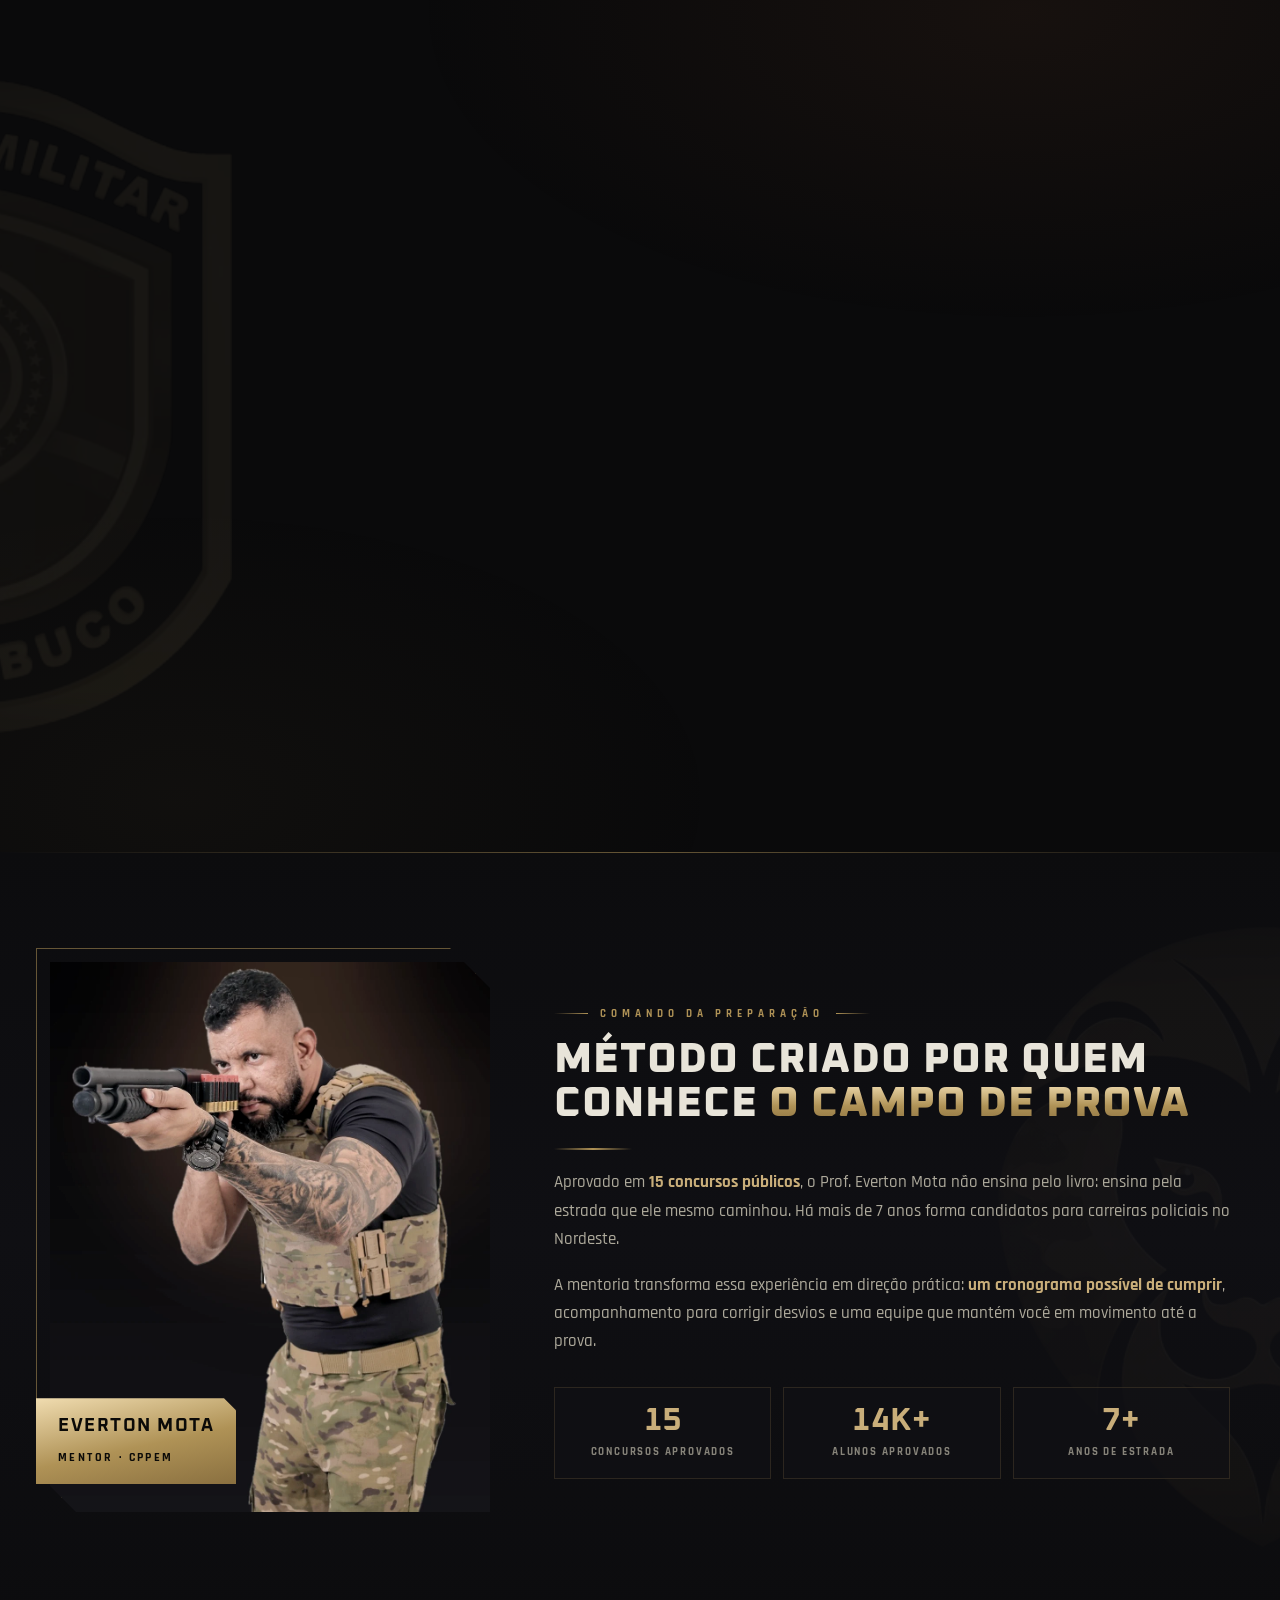
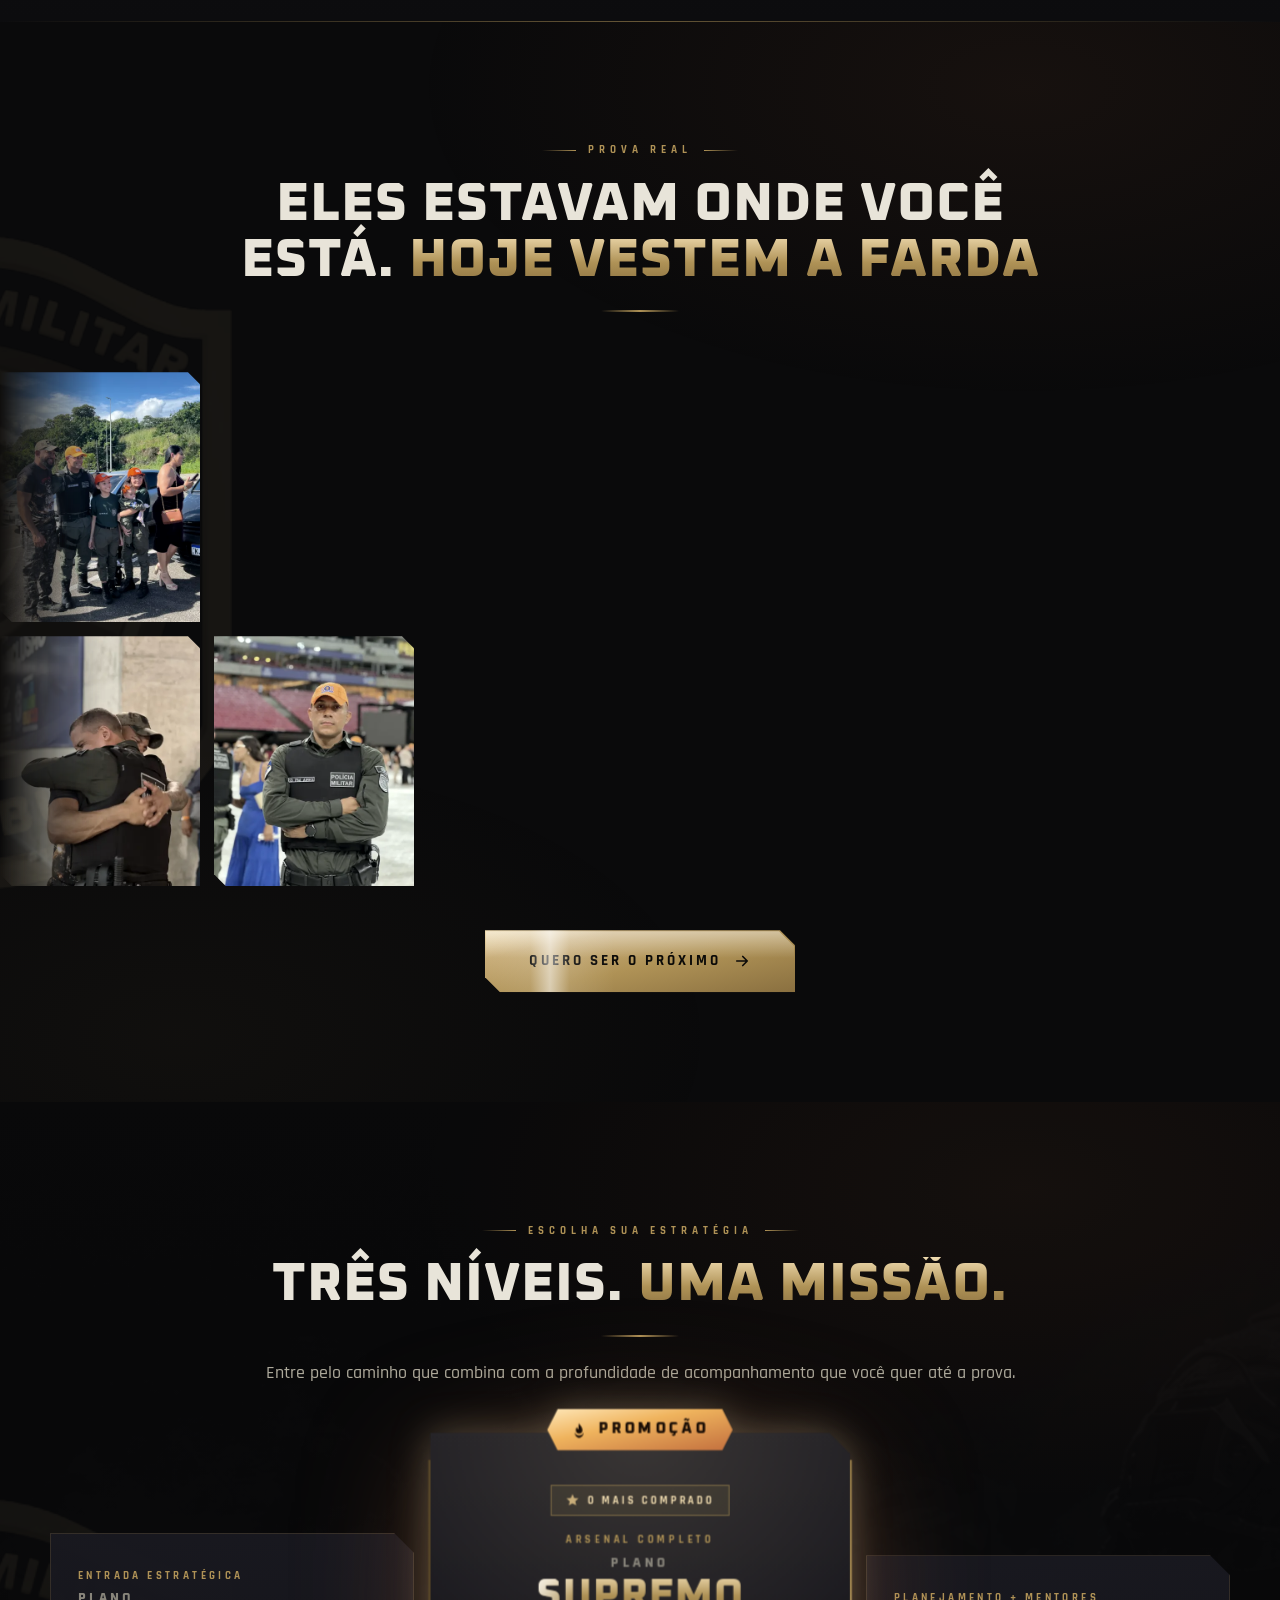
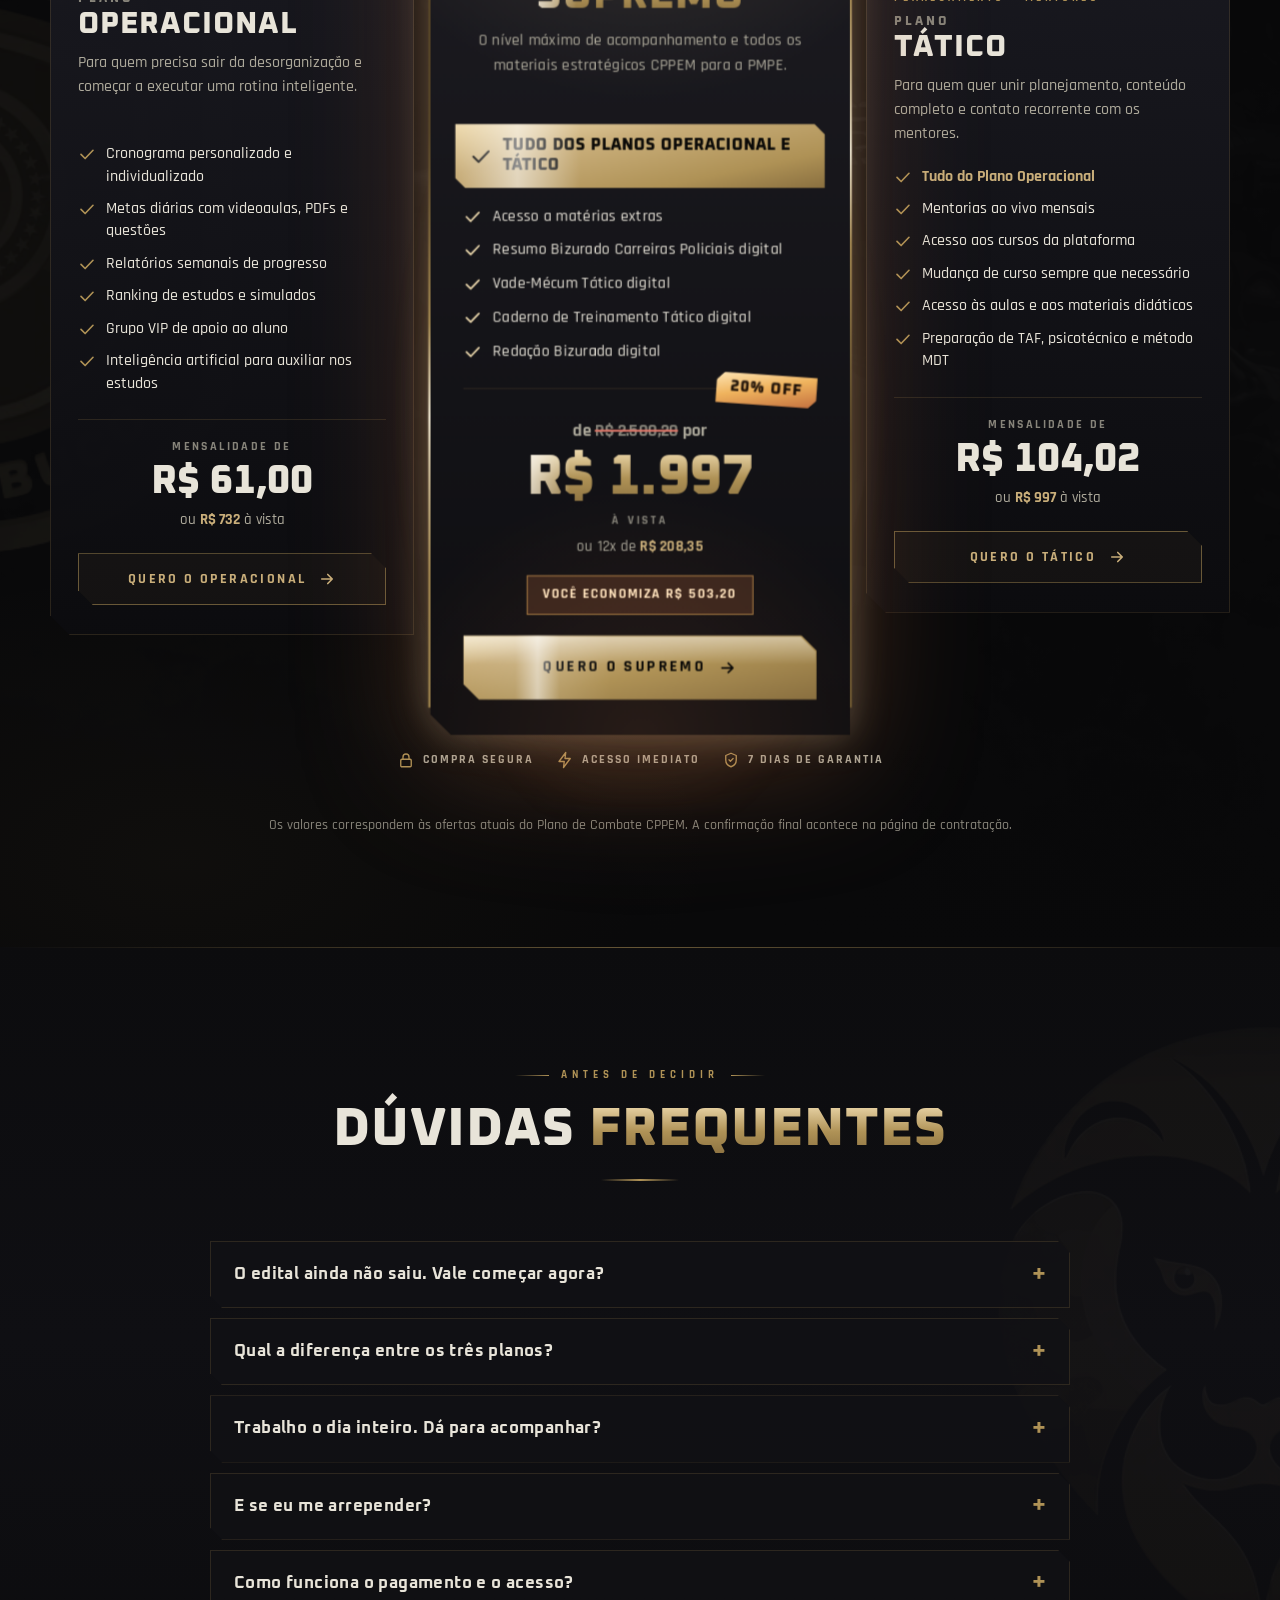
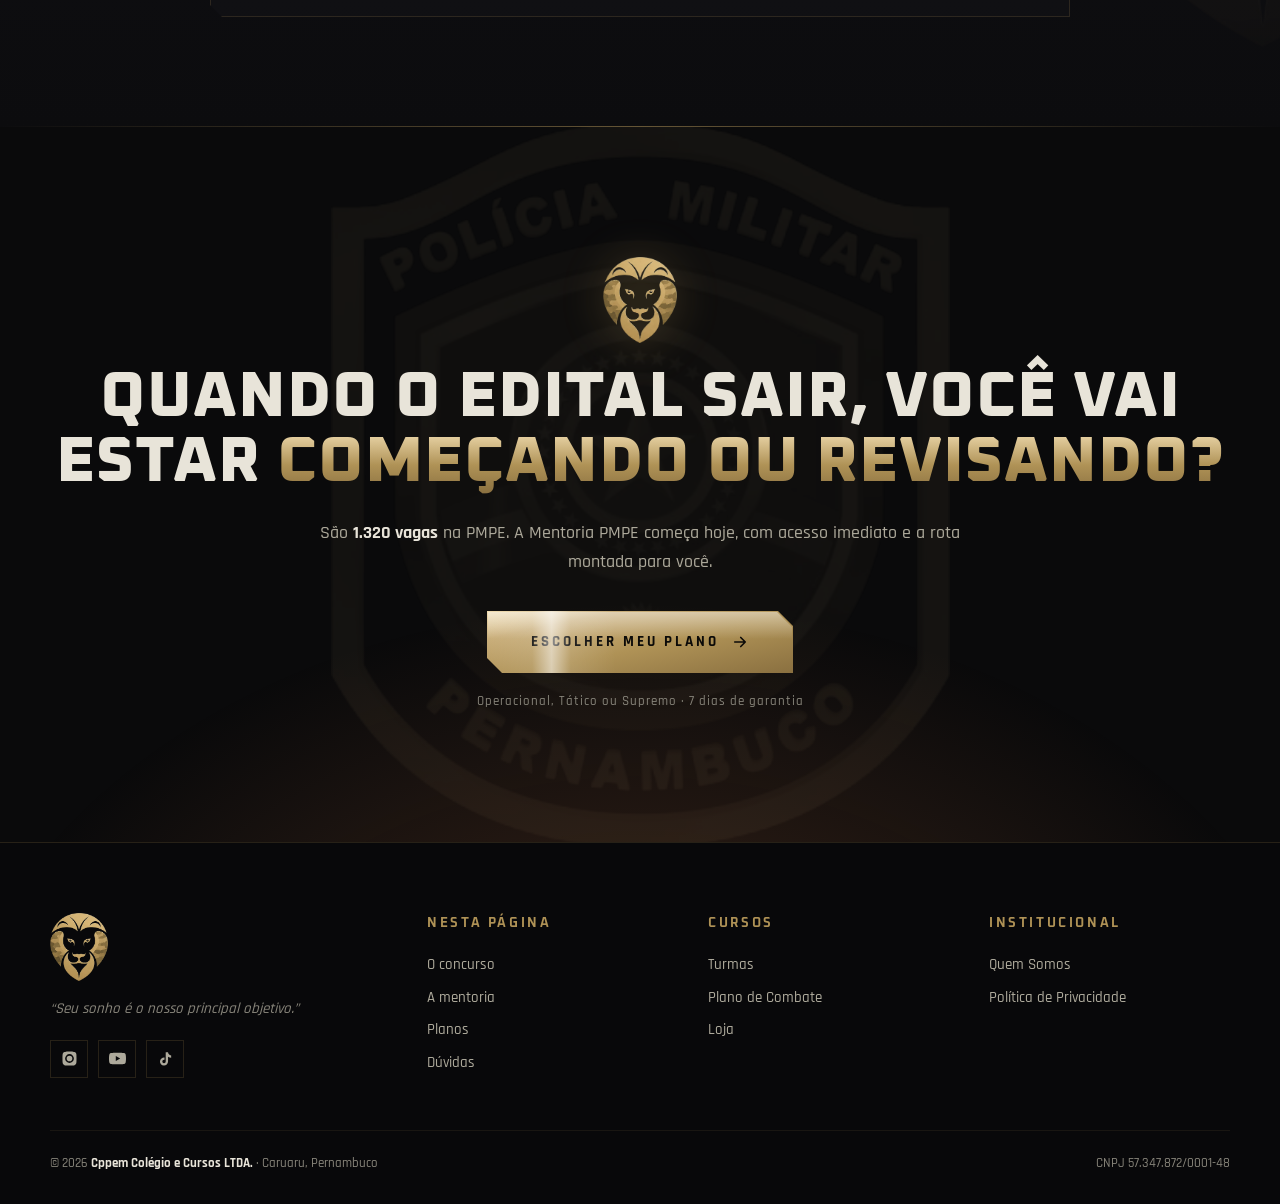
==== commit c1e903da: "Substitui a captação pela Mentoria PMPE (modelo pré-edital) A página de captação de leads dá lugar à" ====
--- a/index.html
+++ b/index.html
@@ -1,8 +1,9 @@
 <!DOCTYPE html>
-<html lang="pt-BR">
+<html lang="pt-BR" data-modelo="a">
 <head>
 
-  <!-- Google Tag Manager -->
+  <!-- Google Tag Manager (mesmo container das demais landings do CPPEM).
+       Precisa ser o primeiro script do <head> — é ele que carrega a PixelX. -->
   <script>(function(w,d,s,l){w[l]=w[l]||[];w[l].push({'gtm.start':
   new Date().getTime(),event:'gtm.js'});var f=d.getElementsByTagName(s)[0],
   j=d.createElement(s),dl=l!='dataLayer'?'?l='+l:'';j.async=true;j.src=
@@ -10,540 +11,724 @@
   (window,document,'script','dataLayer');</script>
   <!-- End Google Tag Manager -->
 
-  <meta charset="UTF-8" />
-  <meta name="viewport" content="width=device-width, initial-scale=1.0" />
-  <title>PMPE | CPPEM Concursos</title>
-  <meta name="description" content="Sua preparação completa para vestir a farda da Polícia Militar de Pernambuco. Aprovação com quem já passou — CPPEM Concursos." />
-  <meta property="og:title" content="PMPE — Comece agora a estudar e vista a farda." />
-  <meta property="og:image" content="/tropa-pmpe.jpeg" />
-  <link rel="preconnect" href="https://fonts.googleapis.com" />
-  <link rel="preconnect" href="https://fonts.gstatic.com" crossorigin />
-  <link href="https://fonts.googleapis.com/css2?family=Bebas+Neue&family=Montserrat:wght@400;500;600;700;800&display=swap" rel="stylesheet" />
-  <link rel="stylesheet" href="styles.css" />
-  <link rel="icon" type="image/png" href="public/logo-cppem.png" />
+<meta charset="UTF-8">
+<meta name="viewport" content="width=device-width, initial-scale=1.0">
+<meta name="theme-color" content="#0A0A0B">
+
+<title>Mentoria PMPE — o plano de combate para a Polícia Militar de Pernambuco | CPPEM</title>
+<meta name="description" content="Mentoria PMPE com o Prof. Everton Mota: cronograma individual, metas diárias, mentoria ao vivo e a plataforma CPPEM. 1.320 vagas autorizadas. Planos Operacional, Tático e Supremo.">
+
+<link rel="icon" href="public/favicon.ico" sizes="48x48">
+<link rel="icon" href="public/favicon-192.png" type="image/png" sizes="192x192">
+<link rel="apple-touch-icon" href="public/favicon-192.png">
+
+<meta property="og:type" content="website">
+<meta property="og:site_name" content="CPPEM Concursos Públicos">
+<meta property="og:locale" content="pt_BR">
+<meta property="og:title" content="Mentoria PMPE — o plano de combate para vestir a farda">
+<meta property="og:description" content="1.320 vagas autorizadas. Cronograma individual, metas diárias, mentoria ao vivo e a plataforma CPPEM.">
+<meta name="twitter:card" content="summary_large_image">
+
+<link rel="preconnect" href="https://fonts.googleapis.com">
+<link rel="preconnect" href="https://fonts.gstatic.com" crossorigin>
+<link href="https://fonts.googleapis.com/css2?family=Oxanium:wght@400;700;800&family=Rajdhani:wght@500;600;700&display=swap" rel="stylesheet">
+<link rel="preload" as="image" href="public/marca-pmpe.webp">
+<link rel="stylesheet" href="styles.css">
+
+<!-- Decidido ANTES do CSS pintar:
+       · O MODELO é o A (pré-edital), fixo. O modelo B (edital lançado) NÃO
+         está neste arquivo: ele mora na branch "modelo-b-edital" e entra no
+         ar com o merge dela, no dia do edital (ver README).
+       · A ABERTURA cheia: uma vez por sessão, nunca para quem pediu menos
+         movimento. ?abertura=0 pula e ?abertura=1 força. Quem já viu recebe
+         a versão curta das mesmas duas batidas. -->
+<script>
+  (function () {
+    var d = document.documentElement, q = location.search, visto = null;
+    d.setAttribute("data-modelo", "a");
+    try { visto = sessionStorage.getItem("mentoria-abertura"); } catch (e) {}
+    var reduz = window.matchMedia && window.matchMedia("(prefers-reduced-motion: reduce)").matches;
+    var tocar = /[?&]abertura=1/.test(q) || (!reduz && !visto && !/[?&]abertura=0/.test(q));
+    d.className += tocar ? " is-abertura is-entrando" : " sem-abertura";
+  })();
+</script>
 </head>
+
 <body>
 
-  <!-- Topbar fixa (escassez) -->
-  <div class="topbar" role="alert">
-    <span class="topbar__dot" aria-hidden="true"></span>
-    1.250 VAGAS LIBERADAS NA PMPE — COMECE A ESTUDAR AGORA
-  </div>
-
-  <!-- Fundo (foto da tropa PMPE) -->
-  <div class="bg" aria-hidden="true"></div>
-  <div class="bg-scrim" aria-hidden="true"></div>
-
-  <main class="page">
-
-    <!-- ===================== HERO ===================== -->
-    <section class="hero">
-
-      <!-- Logos: brasão PMPE + CPPEM -->
-      <div class="brands">
-        <img class="brands__pmpe" src="public/brasao-pmpe.png" alt="Brasão da Polícia Militar de Pernambuco" />
-        <span class="brands__divider" aria-hidden="true"></span>
-        <img class="brands__cppem" src="public/logo-cppem.png" alt="CPPEM Concursos Públicos" />
-      </div>
-
-      <!-- Headline -->
-      <h1 class="headline">
-        Sua aprovação na <span class="hl">PMPE</span> começa <span class="hl2">agora</span>.
+<noscript><iframe src="https://sgtm.cppem.com.br/ns.html?id=GTM-PJ379FLQ"
+height="0" width="0" style="display:none;visibility:hidden"></iframe></noscript>
+
+<div class="progress" id="progress" aria-hidden="true"></div>
+<div class="brasas" id="brasas" aria-hidden="true"></div>
+
+<!-- ================= HEADER ================= -->
+<header class="header" id="header">
+  <div class="header__inner">
+    <a class="brand" href="#topo" aria-label="CPPEM — início">
+      <span class="brand__leao"><img src="public/emblema-leao.webp" alt="" width="400" height="465"></span>
+      <span class="brand__nome">CPPEM<i>Concursos Públicos</i></span>
+    </a>
+    <nav class="nav" aria-label="Seções da página">
+      <a href="#relogio" data-so="a">Por que agora</a>
+      <a href="#concurso">O concurso</a>
+      <a href="#metodo">A mentoria</a>
+      <a href="#mentor">Mentor</a>
+      <a href="#planos">Planos</a>
+      <a href="#faq">Dúvidas</a>
+    </nav>
+    <a class="btn btn--gold shine" href="#planos"><span>Ver planos</span></a>
+  </div>
+</header>
+
+<!-- =========================================================
+     HERO — as duas batidas
+     ---------------------------------------------------------
+     1ª: MENTORIA vem de trás de quem assiste e bate no vidro (trinca).
+     2ª: PMPE sobe do fundo da tela, por trás, e colide por baixo.
+     O <h1> é lido como "Mentoria PMPE" — os spans internos são cena.
+     ========================================================= -->
+<section class="hero" id="topo">
+  <div class="hero__bg" id="heroBg" aria-hidden="true"><i></i></div>
+  <div class="hero__veil" aria-hidden="true"></div>
+  <div class="hero__grid" aria-hidden="true"></div>
+  <div class="hero__scan" aria-hidden="true"></div>
+  <div class="hero__dawn" aria-hidden="true"></div>
+  <canvas class="hero__fx" id="fx" aria-hidden="true"></canvas>
+
+  <div class="hero__stage">
+    <div class="container">
+
+      <span class="alerta anim d0" data-so="a">
+        <i class="alerta__ponto" aria-hidden="true"></i>
+        <b>Edital PMPE a caminho</b>
+        <i class="alerta__sep" aria-hidden="true"></i>
+        <span class="alerta__extra">1.320 vagas autorizadas</span>
+      </span>
+
+      <h1 class="titulo" aria-label="Mentoria PMPE">
+        <span class="titulo__palco" aria-hidden="true">
+          <span class="titulo__brasao"><img src="public/marca-pmpe.webp" alt="" width="357" height="419"></span>
+
+          <span class="titulo__m" id="tituloM">
+            <span class="titulo__m-in" data-txt="Mentoria"><span class="luz">Mentoria</span></span>
+            <i class="impacto impacto--clarao"></i>
+            <i class="impacto impacto--onda"></i>
+            <i class="impacto impacto--onda o2"></i>
+          </span>
+
+          <span class="titulo__p" id="tituloP">
+            <span class="titulo__p-in" data-txt="PMPE"><span class="luz">PMPE</span></span>
+            <i class="impacto impacto--clarao"></i>
+            <i class="impacto impacto--onda"></i>
+            <i class="impacto impacto--onda o2"></i>
+            <i class="impacto impacto--risco"></i>
+            <i class="titulo__costura"></i>
+          </span>
+
+        </span>
       </h1>
-      <p class="sub">
-        A preparação mais completa para vestir a sua tão sonhada farda da
-        <strong>Polícia Militar de Pernambuco</strong>. Direto com quem já passou.
+
+      <p class="hero__gancho anim d1" data-so="a">
+        Está quase lançando. <em>E quem espera o edital para começar, já começa atrasado.</em>
       </p>
 
-      <!-- Vídeo -->
-      <div class="video">
-        <iframe
-          id="panda-3b7416bb-59a4-4337-9e66-18ad2ee45f49"
-          src="https://player-vz-cdf20c7e-010.tv.pandavideo.com.br/embed/?v=3b7416bb-59a4-4337-9e66-18ad2ee45f49"
-          style="border:none;"
-          allow="accelerometer;gyroscope;autoplay;encrypted-media;picture-in-picture"
-          allowfullscreen="true"
-          width="720" height="360"
-          fetchpriority="high"></iframe>
-      </div>
-
-      <!-- CTA -->
-      <button type="button" class="cta" data-open-modal>QUERO VESTIR A FARDA</button>
-    </section>
-
-    <!-- Barra de liberação de vagas -->
-    <div class="release-bar">
-      <span class="release-bar__icon" aria-hidden="true">⚠</span>
-      FORAM LIBERADAS 1.250 VAGAS NA PMPE · QUEM COMEÇAR A ESTUDAR AGORA VAI VESTIR A FARDA
-    </div>
-
-    <!-- ===================== QUEM TE ACOMPANHA ===================== -->
-    <section class="mentor">
-      <div class="mentor__photo">
-        <img src="public/everton-mentor.jpg" width="1000" height="1250" loading="lazy" decoding="async" alt="Prof. Everton Mota em equipamento operacional" />
-        <span class="mentor__tag">
-          <strong>PROF. EVERTON MOTA</strong>
-          MENTOR · CPPEM CONCURSOS
-        </span>
-      </div>
-      <div class="mentor__content">
-        <span class="eyebrow">Quem te acompanha</span>
-        <h2 class="section-title">Quem te orienta aqui <span class="hl">já passou.</span></h2>
+      <div class="hero__cta anim d3">
+        <a class="btn btn--gold btn--lg shine" href="#planos">
+          <span data-so="a">Começar antes do edital</span>
+          <svg viewBox="0 0 24 24" aria-hidden="true"><path d="M5 12h14M13 6l6 6-6 6"/></svg>
+        </a>
+        <a class="btn btn--ghost btn--lg" href="#metodo"><span>Como funciona</span></a>
+      </div>
+
+      <div class="hero__ficha anim d4">
+        <div class="ficha__item"><b>1.320</b><span>vagas PMPE</span></div>
+        <div class="ficha__item"><b>14K+</b><span>aprovados CPPEM</span></div>
+        <div class="ficha__item"><b>3</b><span>planos de combate</span></div>
+      </div>
+    </div>
+  </div>
+
+  <div class="scroller anim d5" aria-hidden="true"><i></i></div>
+
+  <button type="button" class="hero__pular" tabindex="-1">
+    Pular
+    <svg viewBox="0 0 24 24" aria-hidden="true"><path d="M5 12h14M13 6l6 6-6 6"/></svg>
+  </button>
+  <i class="hero__tempo" aria-hidden="true"></i>
+</section>
+
+<!-- ================= FAIXA CORRIDA ================= -->
+<div class="strip" aria-hidden="true">
+  <div class="strip__track">
+    <span>Cronograma individual</span><span>Metas diárias</span><span>Mentoria ao vivo</span><span>Videoaulas e PDFs</span><span>Simulados e ranking</span><span>TAF e psicotécnico</span><span>IA nos estudos</span>
+    <span>Cronograma individual</span><span>Metas diárias</span><span>Mentoria ao vivo</span><span>Videoaulas e PDFs</span><span>Simulados e ranking</span><span>TAF e psicotécnico</span><span>IA nos estudos</span>
+  </div>
+</div>
+
+<!-- =========================================================
+     MISSÃO EM VÍDEO — o notebook que liga com a rolagem
+     ---------------------------------------------------------
+     O .missao__trilho é mais alto que a tela e a .missao__cena fica
+     presa (sticky) dentro dele: enquanto a pessoa rola, o script
+     escreve o progresso em --p e o notebook vem de longe, inclinado,
+     até ficar de frente e grande. Perto do fim ele LIGA: só então o
+     iframe da Panda recebe o src (autoplay sem som). Antes disso a
+     página não baixa nada do player.
+     ========================================================= -->
+<section class="missao" id="video" aria-labelledby="missao-title">
+  <div class="container">
+    <div class="section__head missao__head">
+      <span class="eyebrow">Sua missão começa aqui</span>
+      <h2 class="section__title" id="missao-title">Pare de estudar no escuro. <span class="gold">Assuma o controle.</span></h2>
+      <p class="section__lead">
+        Uma preparação construída para a realidade da <strong>PMPE</strong>. Continue descendo — o notebook
+        liga sozinho — e entenda como transformar esforço em direção, constância e resultado.
+      </p>
+    </div>
+  </div>
+
+  <div class="missao__trilho" id="missaoTrilho">
+    <div class="missao__cena">
+      <div class="laptop" id="laptop">
+        <i class="laptop__luz" aria-hidden="true"></i>
+        <img class="laptop__render" src="public/macbook.webp" width="1536" height="1024" loading="lazy" decoding="async"
+             alt="Notebook com a apresentação da Mentoria PMPE">
+        <div class="laptop__tela">
+          <iframe
+            id="panda-3b7416bb-59a4-4337-9e66-18ad2ee45f49"
+            class="laptop__player"
+            data-video-url="https://player-vz-cdf20c7e-010.tv.pandavideo.com.br/embed/?v=3b7416bb-59a4-4337-9e66-18ad2ee45f49"
+            title="Conheça a Mentoria PMPE"
+            allow="accelerometer;gyroscope;autoplay;encrypted-media;picture-in-picture"
+            allowfullscreen></iframe>
+          <button type="button" class="laptop__off" id="laptopOff">
+            <img src="public/emblema-leao.webp" alt="" width="400" height="465">
+            <span class="laptop__power" aria-hidden="true"><svg viewBox="0 0 24 24"><path d="M12 2v9M6.35 5.65a8 8 0 1 0 11.3 0"/></svg></span>
+            <span class="laptop__rot">Role para ligar</span>
+            <span class="sr-only">ou toque para ligar o vídeo</span>
+          </button>
+          <!-- Cobre o "ATIVAR SOM" da Panda (fixo: ~182x54px a 10px do canto,
+               em qualquer tamanho de player) enquanto o vídeo está mudo. O
+               clique é na NOSSA página, então libera o som pelo comando. -->
+          <button type="button" class="laptop__som shine" id="laptopSom">
+            <svg viewBox="0 0 24 24" aria-hidden="true"><path d="M4 9.5h3.5L12 5.5v13l-4.5-4H4z"/><path d="M15.5 8.8a4.5 4.5 0 0 1 0 6.4M18.3 6a8.5 8.5 0 0 1 0 12"/></svg>
+            <span>Toque para<br>ouvir</span>
+          </button>
+          <i class="laptop__boot" aria-hidden="true"></i>
+          <i class="laptop__scan" aria-hidden="true"></i>
+        </div>
+      </div>
+      <p class="missao__dica" aria-hidden="true"><span></span>Continue descendo para ligar</p>
+    </div>
+  </div>
+
+  <!-- =========================================================
+       CINEMA MOBILE — no celular o MacBook sai e entra um iPhone
+       ---------------------------------------------------------
+       O .cinema é mais alto que a tela e o palco fica preso (sticky).
+       Com a rolagem o iPhone cresce até ocupar a tela INTEIRA, e a
+       moldura some: vira um cinema de bolso. O vídeo toca mudo sozinho;
+       por cima dele um toque dá som e abre em tela cheia.
+       ========================================================= -->
+  <div class="cinema" id="cinema" aria-label="Vídeo da Mentoria PMPE">
+    <div class="cinema__palco">
+      <i class="cinema__amb" aria-hidden="true"></i>
+      <div class="phone" id="phone">
+        <img class="phone__render" src="public/iphone.webp" width="1024" height="1536" loading="lazy" decoding="async"
+             alt="iPhone exibindo o vídeo da Mentoria PMPE">
+        <div class="phone__tela">
+          <iframe
+            id="panda-mobile-3b7416bb-59a4-4337-9e66-18ad2ee45f49"
+            class="phone__player"
+            data-video-url="https://player-vz-cdf20c7e-010.tv.pandavideo.com.br/embed/?v=3b7416bb-59a4-4337-9e66-18ad2ee45f49"
+            title="Conheça a Mentoria PMPE"
+            allow="accelerometer;gyroscope;autoplay;encrypted-media;picture-in-picture;fullscreen"
+            allowfullscreen></iframe>
+          <button type="button" class="phone__off" id="phoneOff">
+            <img src="public/emblema-leao.webp" alt="" width="400" height="465">
+            <span class="phone__ico" aria-hidden="true"><svg viewBox="0 0 24 24"><path d="M9 6.8 17 12l-8 5.2z"/></svg></span>
+            <b>Toque para assistir</b>
+            <small>ou continue descendo</small>
+          </button>
+          <!-- aparece com o player ligado quando ele trava ou roda mudo -->
+          <button type="button" class="phone__tap" id="phoneTap">
+            <span class="phone__ico" aria-hidden="true">
+              <svg class="ico-play" viewBox="0 0 24 24"><path d="M9 6.8 17 12l-8 5.2z"/></svg>
+              <svg class="ico-som" viewBox="0 0 24 24"><path d="M4 9.5h3.5L12 5.5v13l-4.5-4H4z"/><path class="onda" d="M15.5 8.8a4.5 4.5 0 0 1 0 6.4M18.3 6a8.5 8.5 0 0 1 0 12"/></svg>
+            </span>
+            <b class="txt-play">Toque para assistir</b>
+            <b class="txt-som">Toque para ouvir</b>
+            <small>abre em tela cheia</small>
+          </button>
+          <i class="phone__boot" aria-hidden="true"></i>
+        </div>
+        <span class="phone__notch" aria-hidden="true"></span>
+      </div>
+      <p class="cinema__topo" aria-hidden="true"><span>CPPEM</span><i></i><span>Mentoria PMPE</span></p>
+      <p class="cinema__continua" aria-hidden="true">Continue descendo <span>↓</span></p>
+    </div>
+  </div>
+
+  <div class="container">
+    <ul class="missao__pontos">
+      <li><b>01</b>Direção clara até o dia da prova</li>
+      <li><b>02</b>Método, cronograma e acompanhamento</li>
+      <li><b>03</b>Uma preparação para vestir a farda</li>
+    </ul>
+  </div>
+</section>
+
+<!-- =========================================================
+     O RELÓGIO — o gancho de cada modelo
+     ========================================================= -->
+<section class="section" id="relogio" aria-labelledby="relogio-title">
+  <div class="container">
+
+    <!-- ─── MODELO A · pré-edital ─── -->
+    <div data-so="a">
+      <div class="section__head">
+        <span class="eyebrow">Não lançou. E daí?</span>
+        <h2 class="section__title" id="relogio-title">Não é porque o edital não saiu que você <span class="gold">não deve se preparar</span></h2>
+        <p class="section__lead">
+          As vagas estão autorizadas. O edital é questão de tempo — e entre ele e a prova o tempo é curto.
+          A diferença entre quem passa e quem fica começa <strong>muito antes</strong> da publicação.
+        </p>
+      </div>
+
+      <div class="corrida" data-corrida>
+        <div class="corrida__eixo" aria-hidden="true">
+          <div class="marco" style="left:0"><b>Hoje</b><span>você decide</span></div>
+          <div class="marco" style="left:58%"><b>Edital</b><span>a qualquer momento</span></div>
+          <div class="marco" style="left:100%"><b>Prova</b><span>semanas depois</span></div>
+        </div>
+
+        <div class="raia raia--sim">
+          <div class="raia__quem"><b class="gold">Quem começa hoje</b><span>com a Mentoria PMPE</span></div>
+          <div class="raia__pista">
+            <div class="raia__barra">
+              <span class="fase">Base</span><span class="fase">Questões</span><span class="fase">Revisão</span><span class="fase">Reta final</span>
+            </div>
+          </div>
+        </div>
+        <div class="raia raia--nao">
+          <div class="raia__quem"><b>Quem espera o edital</b><span>por conta própria</span></div>
+          <div class="raia__pista">
+            <div class="raia__barra"><span class="fase">Tudo ao mesmo tempo</span></div>
+          </div>
+        </div>
+
+        <p class="corrida__nota">Quando o edital sair, quem começou hoje só <strong>ajusta a rota</strong>. Quem esperou ainda vai <strong>montar o cronograma</strong>.</p>
+      </div>
+
+      <div class="motivos">
+        <article class="motivo">
+          <span class="motivo__n gold">01</span>
+          <h3>A base não espera o edital</h3>
+          <p>O último edital mostra o caminho. Quem constrói a base agora só ajusta os detalhes quando o novo for publicado.</p>
+        </article>
+        <article class="motivo">
+          <span class="motivo__n gold">02</span>
+          <h3>O TAF não se treina em semanas</h3>
+          <p>Condicionamento físico é construído com tempo. Começar a treinar depois da objetiva costuma ser tarde demais.</p>
+        </article>
+        <article class="motivo">
+          <span class="motivo__n gold">03</span>
+          <h3>Vaga não se guarda</h3>
+          <p>São 1.320 vagas e milhares de candidatos. Quem chega pronto no dia da prova ocupa o lugar de quem ainda estava começando.</p>
+        </article>
+      </div>
+    </div>
+
+    <!-- ─── MODELO B · edital lançado ─── -->
+
+  </div>
+</section>
+
+<!-- ================= O CONCURSO ================= -->
+<section class="tropa" id="concurso" aria-labelledby="concurso-title">
+  <div class="tropa__foto" id="tropaFoto" aria-hidden="true"></div>
+  <div class="tropa__veil" aria-hidden="true"></div>
+  <div class="container">
+    <div class="section__head">
+      <span class="eyebrow">O tamanho da janela</span>
+      <h2 class="section__title" id="concurso-title">1.320 vagas para vestir a <span class="gold">farda da PMPE</span></h2>
+      <p class="section__lead">
+        Concorrência alta, prova objetiva pesada e etapas eliminatórias que reprovam por falta de
+        preparo — não por falta de sonho.
+      </p>
+    </div>
+
+    <div class="concurso">
+      <article class="vaga">
+        <div class="vaga__crest"><img src="public/brasao-pmpe.webp" alt="" width="357" height="419" loading="lazy"></div>
+        <h3>Polícia Militar</h3>
+        <span class="vaga__sigla">PMPE · Pernambuco</span>
+        <span class="vaga__num gold">1.320</span>
+        <span class="vaga__num-label">vagas autorizadas</span>
+        <div class="vaga__detalhe">
+          <b>1.250 Soldados · 70 Oficiais</b>
+          Remuneração de R$ 5.617,92 a R$ 12.937,33 na carreira, após o curso de formação.
+        </div>
+        <span class="vaga__nota" data-so="a">Edital previsto para 2026</span>
+      </article>
+
+      <div class="etapas">
+        <span class="etapas__titulo">As etapas que eliminam</span>
+        <article class="etapa"><span class="etapa__n">01</span><div><h3>Prova objetiva</h3><p>A etapa que mais elimina. É aqui que o plano de estudos certo separa quem passa de quem fica pelo caminho.</p></div></article>
+        <article class="etapa"><span class="etapa__n">02</span><div><h3>Teste físico (TAF)</h3><p>Eliminatório. A mentoria inclui a preparação física no planejamento, não depois dele.</p></div></article>
+        <article class="etapa"><span class="etapa__n">03</span><div><h3>Documental e investigação social</h3><p>Detalhes de documentação e conduta que reprovam candidato já aprovado na prova.</p></div></article>
+        <article class="etapa"><span class="etapa__n">04</span><div><h3>Saúde e psicotécnico</h3><p>Etapas com critérios próprios, que quase ninguém estuda — e que também eliminam.</p></div></article>
+      </div>
+    </div>
+  </div>
+</section>
+
+<!-- ================= A MENTORIA · O MÉTODO ================= -->
+<section class="section section--alt" id="metodo" aria-labelledby="metodo-title">
+  <div class="container">
+    <div class="section__head">
+      <span class="eyebrow">O que é a Mentoria PMPE</span>
+      <h2 class="section__title" id="metodo-title">Faremos o trabalho pesado <span class="gold">por você</span></h2>
+      <p class="section__lead">
+        Planejamento, conteúdo e acompanhamento na mesma plataforma. Em vez de decidir todo dia o que
+        estudar, você <strong>executa uma rota</strong> construída para a PMPE — e ajustada conforme você evolui.
+      </p>
+    </div>
+
+    <div class="metodo">
+      <article class="frente">
+        <span class="frente__n">01</span>
+        <span class="frente__ico"><svg viewBox="0 0 24 24"><circle cx="12" cy="12" r="9"/><circle cx="12" cy="12" r="5"/><circle cx="12" cy="12" r="1.5"/></svg></span>
+        <h3>Orientação personalizada</h3>
+        <p>A rota nasce do concurso, do seu nível atual e do tempo que você realmente tem disponível.</p>
+      </article>
+      <article class="frente">
+        <span class="frente__n">02</span>
+        <span class="frente__ico"><svg viewBox="0 0 24 24"><rect x="3.5" y="5" width="17" height="15" rx="1.5"/><path d="M3.5 10h17M8 3v4M16 3v4M9 15l2 2 4-4"/></svg></span>
+        <h3>Planejamento diário</h3>
+        <p>Cada dia chega organizado em missões claras, com disciplina, conteúdo e prioridade definidos.</p>
+      </article>
+      <article class="frente">
+        <span class="frente__n">03</span>
+        <span class="frente__ico"><svg viewBox="0 0 24 24"><path d="M14 3H7a1.5 1.5 0 0 0-1.5 1.5v15A1.5 1.5 0 0 0 7 21h10a1.5 1.5 0 0 0 1.5-1.5V7.5z"/><path d="M14 3v4.5h4.5M9 12h6M9 16h6"/></svg></span>
+        <h3>Material exclusivo</h3>
+        <p>Aulas, PDFs, questões e recursos de revisão reunidos no mesmo fluxo de estudo.</p>
+      </article>
+      <article class="frente">
+        <span class="frente__n">04</span>
+        <span class="frente__ico"><svg viewBox="0 0 24 24"><circle cx="9" cy="8" r="3.5"/><path d="M2.5 20c0-3.6 2.9-6 6.5-6s6.5 2.4 6.5 6"/><circle cx="17" cy="9" r="2.5"/><path d="M16 14.2c3 .1 5.5 2.1 5.5 5.3"/></svg></span>
+        <h3>Mentoria especializada</h3>
+        <p>Professores e mentores corrigem a rota antes que uma dificuldade vire atraso.</p>
+      </article>
+      <article class="frente">
+        <span class="frente__n">05</span>
+        <span class="frente__ico"><svg viewBox="0 0 24 24"><path d="M20.5 11.5a8.5 8.5 0 0 1-12.4 7.6L3.5 20.5l1.4-4.4A8.5 8.5 0 1 1 20.5 11.5z"/></svg></span>
+        <h3>Comunidade em missão</h3>
+        <p>Você avança ao lado de alunos que perseguem a mesma farda e entendem o processo.</p>
+      </article>
+      <article class="frente">
+        <span class="frente__n">06</span>
+        <span class="frente__ico"><svg viewBox="0 0 24 24"><rect x="5" y="3.5" width="14" height="17" rx="1.5"/><path d="M9 3.5h6v3H9zM8.5 12l2 2 4-4M8.5 17h7"/></svg></span>
+        <h3>Simulados e correções</h3>
+        <p>Desempenho acompanhado por dados, para transformar cada erro numa decisão de estudo.</p>
+      </article>
+    </div>
+
+    <p class="citacao">Estudar certo é melhor do que estudar muito.</p>
+  </div>
+</section>
+
+<!-- ================= A PLATAFORMA ================= -->
+<section class="section" id="plataforma" aria-labelledby="plat-title">
+  <div class="container">
+    <div class="section__head">
+      <span class="eyebrow">Por dentro da plataforma</span>
+      <h2 class="section__title" id="plat-title">Você abre a plataforma e <span class="gold">sabe o que fazer</span></h2>
+    </div>
+
+    <div class="plat" data-plat>
+      <div class="plat__abas" role="tablist" aria-label="Telas da plataforma">
+        <button type="button" class="plat__aba is-on" role="tab" aria-selected="true" aria-controls="plat-tela">
+          <span class="plat__num">01</span>
+          <span class="plat__txt"><b>Sala de aula</b><span>A videoaula e, ao lado, anotações, PDFs, resumo com IA, flashcards e mapa mental.</span></span>
+        </button>
+        <button type="button" class="plat__aba" role="tab" aria-selected="false" aria-controls="plat-tela">
+          <span class="plat__num">02</span>
+          <span class="plat__txt"><b>Missões semanais</b><span>A semana inteira planejada. Marque o que fez e o sistema redistribui revisões e questões.</span></span>
+        </button>
+        <button type="button" class="plat__aba" role="tab" aria-selected="false" aria-controls="plat-tela">
+          <span class="plat__num">03</span>
+          <span class="plat__txt"><b>Arsenal de fogo</b><span>Aulas, PDFs e simulados por matéria, para usar a qualquer hora.</span></span>
+        </button>
+        <button type="button" class="plat__aba" role="tab" aria-selected="false" aria-controls="plat-tela">
+          <span class="plat__num">04</span>
+          <span class="plat__txt"><b>Resumos com IA</b><span>Cadernos por matéria e resumos com os pontos de atenção da prova destacados.</span></span>
+        </button>
+      </div>
+
+      <div class="plat__tela" id="plat-tela" role="tabpanel">
+        <div class="plat__topo" aria-hidden="true"><i></i><i></i><i></i><span>Plataforma CPPEM</span></div>
+        <div class="plat__vista">
+          <img class="is-on" src="public/plataforma/saladeaula.webp" width="1919" height="932" loading="lazy" decoding="async" alt="Tela Sala de Aula da plataforma CPPEM">
+          <img src="public/plataforma/missoes.webp" width="1918" height="741" loading="lazy" decoding="async" alt="Tela Missões Semanais da plataforma CPPEM">
+          <img src="public/plataforma/arsenal.webp" width="1918" height="698" loading="lazy" decoding="async" alt="Tela Arsenal de Fogo da plataforma CPPEM">
+          <img src="public/plataforma/resumo-ia.webp" width="1918" height="787" loading="lazy" decoding="async" alt="Tela Resumos com IA da plataforma CPPEM">
+        </div>
+      </div>
+    </div>
+  </div>
+</section>
+
+<!-- ================= O MENTOR ================= -->
+<section class="section section--alt" id="mentor" aria-labelledby="mentor-title">
+  <div class="container">
+    <div class="duo">
+      <div class="duo__foto">
+        <img src="public/everton-mota.webp" alt="Prof. Everton Mota em equipamento operacional" width="1000" height="1250" loading="lazy" decoding="async">
+        <div class="duo__placa"><b>Everton Mota</b><span>Mentor · CPPEM</span></div>
+      </div>
+      <div class="duo__texto">
+        <span class="eyebrow">Comando da preparação</span>
+        <h2 class="section__title section__title--left" id="mentor-title">Método criado por quem conhece <span class="gold">o campo de prova</span></h2>
         <p>
-          Aprovado em <strong>15 concursos públicos</strong>, o Prof. Everton Mota não ensina pelo
-          livro. Ensina pela estrada que ele mesmo caminhou. Há mais de 7 anos forma candidatos
-          para carreiras policiais no Nordeste, com mais de 14 mil aprovados.
+          Aprovado em <strong>15 concursos públicos</strong>, o Prof. Everton Mota não ensina pelo livro:
+          ensina pela estrada que ele mesmo caminhou. Há mais de 7 anos forma candidatos para carreiras
+          policiais no Nordeste.
         </p>
         <p>
-          Na sua preparação para a <strong>PMPE</strong>, você não vai assistir mais uma aula
-          gravada e ficar sozinho. Vai ter o professor, ao vivo, todo mês, te corrigindo, te
-          direcionando, e respondendo pessoalmente o que está travando seu estudo.
+          A mentoria transforma essa experiência em direção prática: <strong>um cronograma possível de
+          cumprir</strong>, acompanhamento para corrigir desvios e uma equipe que mantém você em movimento até a prova.
         </p>
         <div class="stats">
-          <div class="stat"><span class="stat__num">15</span><span class="stat__label">Concursos aprovados</span></div>
-          <div class="stat"><span class="stat__num">14K+</span><span class="stat__label">Alunos aprovados</span></div>
-          <div class="stat"><span class="stat__num">7+</span><span class="stat__label">Anos de atuação</span></div>
-        </div>
-      </div>
-    </section>
-
-    <!-- ===================== SONHOS ===================== -->
-    <section class="sonhos">
-      <span class="eyebrow">O que te espera</span>
-      <h2 class="section-title">A vida que a <span class="hl">aprovação</span> abre pra você</h2>
-      <p class="section-lead">
-        É por isso que vale acordar cedo, sentar e estudar certo até vestir a farda da PMPE.
-      </p>
-
-      <div class="sonhos__grid">
-        <article class="sonho">
-          <span class="sonho__icon" aria-hidden="true">
-            <svg viewBox="0 0 24 24"><path d="M12 2.5l7 3v5.4c0 4.6-3 7.7-7 9.1-4-1.4-7-4.5-7-9.1V5.5l7-3z"/><path d="M12 8l1.15 2.33 2.57.37-1.86 1.81.44 2.56L12 13.87l-2.3 1.2.44-2.56-1.86-1.81 2.57-.37L12 8z"/></svg>
-          </span>
-          <h3>Conquiste sua farda</h3>
-          <p>Vista o uniforme que você sonha desde criança e assuma o posto que sempre quis.</p>
-          <span class="sonho__num" aria-hidden="true">01</span>
-        </article>
-
-        <article class="sonho">
-          <span class="sonho__icon" aria-hidden="true">
-            <svg viewBox="0 0 24 24"><rect x="2.5" y="6" width="19" height="12" rx="2"/><circle cx="12" cy="12" r="2.7"/><path d="M6 9.5v5M18 9.5v5"/></svg>
-          </span>
-          <h3>Estabilidade financeira</h3>
-          <p>Salário garantido todo mês, plano de carreira e a segurança de nunca mais temer demissão.</p>
-          <span class="sonho__num" aria-hidden="true">02</span>
-        </article>
-
-        <article class="sonho">
-          <span class="sonho__icon" aria-hidden="true">
-            <svg viewBox="0 0 24 24"><path d="M3 11l9-7 9 7"/><path d="M5 9.5V20h14V9.5"/><path d="M9.5 20v-5.5h5V20"/></svg>
-          </span>
-          <h3>Mude sua vida e a da sua família</h3>
-          <p>Dê o padrão de vida que os seus merecem e vire referência de orgulho em casa.</p>
-          <span class="sonho__num" aria-hidden="true">03</span>
-        </article>
-
-        <article class="sonho">
-          <span class="sonho__icon" aria-hidden="true">
-            <svg viewBox="0 0 24 24"><circle cx="12" cy="12" r="8.2"/><path d="M12 1.5v3.4M12 19.1v3.4M1.5 12h3.4M19.1 12h3.4"/><circle cx="12" cy="12" r="2.3"/></svg>
-          </span>
-          <h3>Conquiste a posse de arma</h3>
-          <p>Assuma o direito e a responsabilidade de portar arma e proteger quem você ama.</p>
-          <span class="sonho__num" aria-hidden="true">04</span>
-        </article>
-      </div>
-    </section>
-
-    <!-- ===================== SE VOCÊ SE VÊ NISSO ===================== -->
-    <section class="pain">
-      <span class="eyebrow">Se você se vê nisso, esta página é pra você</span>
-      <h2 class="section-title">
-        Você quer uma farda,<br />mas <span class="hl">estuda no escuro</span> e não sabe<br />se está no caminho certo.
-      </h2>
-      <p class="section-lead">
-        A maioria dos candidatos chega no dia da prova sem ter feito o básico certo. Sem cronograma,
-        sem revisões, sem ninguém pra mostrar onde está errando. E a farda não espera ninguém.
-      </p>
-      <div class="pain__grid">
-        <article class="pain__card">
-          <span class="pain__num">01</span>
-          <h3>Estuda muito, mas não vê resultado</h3>
-          <p>Você passa horas em frente à apostila e, quando faz uma simulada, erra o que parecia básico. Falta direção, não força de vontade.</p>
-        </article>
-        <article class="pain__card">
-          <span class="pain__num">02</span>
-          <h3>Não tem cronograma de verdade</h3>
-          <p>Estuda o que vem na cabeça, sem meta diária, sem ordem. Quando vê, passou um mês e o conteúdo essencial nem foi tocado.</p>
-        </article>
-        <article class="pain__card">
-          <span class="pain__num">03</span>
-          <h3>Estuda sozinho e desanima</h3>
-          <p>Sem grupo, sem mentor, sem ninguém pra te puxar quando bate a vontade de desistir. Ninguém atravessa essa estrada sozinho.</p>
-        </article>
-        <article class="pain__card">
-          <span class="pain__num">04</span>
-          <h3>Sente o tempo se esgotando</h3>
-          <p>O edital já saiu. Quem está organizado já largou na frente. Quem está perdido vai correr atrás.</p>
-        </article>
-      </div>
-    </section>
-
-    <!-- ===================== VAGAS PMPE ===================== -->
-    <section class="vagas">
-      <span class="eyebrow">Concurso PMPE 2026</span>
-      <h2 class="section-title"><span class="hl">1.250 vagas</span> abertas.<br />Comece agora a disputar a sua.</h2>
-      <p class="section-lead">
-        A Polícia Militar de Pernambuco liberou 1.250 vagas para Soldado. Com uma preparação focada e
-        direcionada, você fica pronto para disputar cada uma delas.
-      </p>
-      <div class="vagas__wrap">
-        <article class="vagas__card">
-          <img src="public/brasao-pmpe.png" alt="Brasão da PMPE" />
-          <h3>Polícia Militar</h3>
-          <span class="vagas__sub">PMPE</span>
-          <span class="vagas__num">1.250 VAGAS</span>
-          <span class="vagas__detail">1.250 Soldados</span>
-        </article>
-        <div class="vagas__total">
-          <span class="vagas__total-num">1.250</span>
-          <span class="vagas__total-label">Vagas abertas na Polícia Militar de Pernambuco</span>
-        </div>
-      </div>
-    </section>
-
-    <!-- ===================== O QUE ESTÁ INCLUSO ===================== -->
-    <section class="included">
-      <span class="eyebrow">O que você recebe</span>
-      <h2 class="section-title">Tudo que você precisa pra <span class="hl">vestir a farda</span></h2>
-      <p class="section-lead">
-        Cada parte foi montada pra cobrir um ponto fraco do candidato comum. Quem entra aqui não
-        estuda mais no escuro.
-      </p>
-      <div class="included__grid">
-        <article class="feat">
-          <span class="feat__tag">Ao vivo</span>
-          <h3>Acompanhamento ao vivo</h3>
-          <p>Você se conecta diretamente com o Prof. Everton. Tira dúvidas em tempo real, corrige rotas e ajusta o estudo com quem já passou pelo caminho e foi aprovado.</p>
-        </article>
-        <article class="feat">
-          <span class="feat__tag">Personalizado</span>
-          <h3>Cronograma individualizado</h3>
-          <p>Você informa o tempo que tem disponível e recebe um cronograma feito sob medida. Estuda 2h por dia? 6h? Tanto faz. O plano se ajusta a você, não o contrário.</p>
-        </article>
-        <article class="feat">
-          <span class="feat__tag">Acervo completo</span>
-          <h3>Todas as aulas e PDFs da PMPE</h3>
-          <p>Você acessa o acervo completo de aulas e materiais complementares voltados ao edital da PMPE. Sem precisar caçar conteúdo solto pela internet.</p>
-        </article>
-        <article class="feat">
-          <span class="feat__tag">Método AQSR</span>
-          <h3>Metas diárias organizadas</h3>
-          <p>Aulas, Questões, Simulados e Revisões (AQSR) entregues em metas diárias. Você abre e já sabe exatamente o que fazer no dia. Sem perder tempo decidindo.</p>
-        </article>
-        <article class="feat">
-          <span class="feat__tag">Em tempo real</span>
-          <h3>Gráficos de evolução</h3>
-          <p>Você acompanha sua taxa de acerto em questões matéria por matéria. Vê o que está crescendo, o que precisa de revisão, e prova pra si mesmo que está evoluindo de verdade.</p>
-        </article>
-        <article class="feat feat--highlight">
-          <span class="feat__tag">Exclusivo</span>
-          <h3>Grupo no WhatsApp</h3>
-          <p>Convivência diária com mentores, monitores, equipe pedagógica e outros alunos da turma. Você não vai estudar sozinho. Vai estudar cercado de gente que quer o mesmo que você.</p>
-        </article>
-      </div>
-      <button type="button" class="cta cta--center" data-open-modal>QUERO VESTIR A FARDA</button>
-    </section>
-
-    <!-- ===================== COMPARATIVO ===================== -->
-    <section class="comparativo">
-      <span class="eyebrow">Por que o CPPEM</span>
-      <h2 class="section-title">CPPEM <span class="hl">vs.</span> o caminho comum</h2>
-      <p class="section-lead">
-        A diferença entre estudar muito e estudar certo até vestir a farda da PMPE.
-      </p>
-
-      <div class="compare-wrap">
-        <div class="compare">
-          <table>
-            <thead>
-              <tr>
-                <th scope="col">O que você precisa</th>
-                <th scope="col" class="col-cppem">CPPEM</th>
-                <th scope="col">Cursinhos online</th>
-                <th scope="col">Cursinhos presenciais</th>
-                <th scope="col">Materiais da internet</th>
-              </tr>
-            </thead>
-            <tbody>
-              <tr>
-                <td class="feature">Direção clara do que estudar</td>
-                <td class="col-cppem"><span class="mark yes"><span class="ico">✓</span> Plano guiado</span></td>
-                <td class="col-alt"><span class="mark no"><span class="ico">✕</span> Aluno segue perdido</span></td>
-                <td class="col-alt"><span class="mark no"><span class="ico">✕</span> Só entrega a aula</span></td>
-                <td class="col-alt"><span class="mark no"><span class="ico">✕</span> Conteúdo espalhado</span></td>
-              </tr>
-              <tr>
-                <td class="feature">Acompanhamento de mentor</td>
-                <td class="col-cppem"><span class="mark yes"><span class="ico">✓</span> Mentoria contínua</span></td>
-                <td class="col-alt"><span class="mark no"><span class="ico">✕</span> Você por conta</span></td>
-                <td class="col-alt"><span class="mark no"><span class="ico">✕</span> Sem acompanhamento</span></td>
-                <td class="col-alt"><span class="mark no"><span class="ico">✕</span> Ninguém te guia</span></td>
-              </tr>
-              <tr>
-                <td class="feature">Cronograma de revisões e simulados</td>
-                <td class="col-cppem"><span class="mark yes"><span class="ico">✓</span> Estruturado pra prova</span></td>
-                <td class="col-alt"><span class="mark no"><span class="ico">✕</span> Fica a seu critério</span></td>
-                <td class="col-alt"><span class="mark no"><span class="ico">✕</span> Raro ou inexistente</span></td>
-                <td class="col-alt"><span class="mark no"><span class="ico">✕</span> Você monta sozinho</span></td>
-              </tr>
-              <tr>
-                <td class="feature">Método e didática únicos</td>
-                <td class="col-cppem"><span class="mark yes"><span class="ico">✓</span> Didática própria</span></td>
-                <td class="col-alt"><span class="mark no"><span class="ico">✕</span> Padrão de mercado</span></td>
-                <td class="col-alt"><span class="mark no"><span class="ico">✕</span> Só a aula do dia</span></td>
-                <td class="col-alt"><span class="mark no"><span class="ico">✕</span> Cada fonte é diferente</span></td>
-              </tr>
-              <tr>
-                <td class="feature">Gamificação, metas e engajamento</td>
-                <td class="col-cppem"><span class="mark yes"><span class="ico">✓</span> Plataforma própria</span></td>
-                <td class="col-alt"><span class="mark no"><span class="ico">✕</span> Aluno desiste do sonho</span></td>
-                <td class="col-alt"><span class="mark no"><span class="ico">✕</span> Nada além da aula</span></td>
-                <td class="col-alt"><span class="mark no"><span class="ico">✕</span> Sem constância</span></td>
-              </tr>
-            </tbody>
-          </table>
-        </div>
-        <p class="compare-hint" aria-hidden="true">Arraste para o lado para comparar &rarr;</p>
-      </div>
-    </section>
-
-    <!-- ===================== ALUNOS ===================== -->
-    <section class="social">
-      <span class="eyebrow">Resultados reais</span>
-      <h2 class="section-title">Alunos que já <span class="hl">vestiram a farda</span></h2>
-      <p class="section-lead">
-        Histórias reais de quem chegou onde você quer chegar com a metodologia do Prof. Everton.
-      </p>
-
-      <div class="carousel" aria-label="Fotos de alunos com o Prof. Everton Mota">
-        <ul class="carousel__track">
-          <li class="carousel__item"><img src="public/foto1.webp"  width="320" height="400" loading="lazy" decoding="async" draggable="false" alt="Aluno aprovado com o Prof. Everton Mota" /></li>
-          <li class="carousel__item"><img src="public/foto2.webp"  width="320" height="400" loading="lazy" decoding="async" draggable="false" alt="Aluno aprovado com o Prof. Everton Mota" /></li>
-          <li class="carousel__item"><img src="public/foto3.webp"  width="320" height="400" loading="lazy" decoding="async" draggable="false" alt="Aluno aprovado com o Prof. Everton Mota" /></li>
-          <li class="carousel__item"><img src="public/foto4.webp"  width="320" height="400" loading="lazy" decoding="async" draggable="false" alt="Aluno aprovado com o Prof. Everton Mota" /></li>
-          <li class="carousel__item"><img src="public/foto5.webp"  width="320" height="400" loading="lazy" decoding="async" draggable="false" alt="Aluno aprovado com o Prof. Everton Mota" /></li>
-          <li class="carousel__item"><img src="public/foto6.webp"  width="320" height="400" loading="lazy" decoding="async" draggable="false" alt="Aluno aprovado com o Prof. Everton Mota" /></li>
-          <li class="carousel__item"><img src="public/foto7.webp"  width="320" height="400" loading="lazy" decoding="async" draggable="false" alt="Aluno aprovado com o Prof. Everton Mota" /></li>
-          <li class="carousel__item"><img src="public/foto8.webp"  width="320" height="400" loading="lazy" decoding="async" draggable="false" alt="Aluno aprovado com o Prof. Everton Mota" /></li>
-          <li class="carousel__item"><img src="public/foto9.webp"  width="320" height="400" loading="lazy" decoding="async" draggable="false" alt="Aluno aprovado com o Prof. Everton Mota" /></li>
-          <li class="carousel__item"><img src="public/foto10.webp" width="320" height="400" loading="lazy" decoding="async" draggable="false" alt="Aluno aprovado com o Prof. Everton Mota" /></li>
-          <li class="carousel__item"><img src="public/foto11.webp" width="320" height="400" loading="lazy" decoding="async" draggable="false" alt="Aluno aprovado com o Prof. Everton Mota" /></li>
-          <li class="carousel__item"><img src="public/foto12.webp" width="320" height="400" loading="lazy" decoding="async" draggable="false" alt="Aluno aprovado com o Prof. Everton Mota" /></li>
-          <li class="carousel__item"><img src="public/foto13.webp" width="320" height="400" loading="lazy" decoding="async" draggable="false" alt="Aluno aprovado com o Prof. Everton Mota" /></li>
-          <li class="carousel__item"><img src="public/foto14.webp" width="320" height="400" loading="lazy" decoding="async" draggable="false" alt="Aluno aprovado com o Prof. Everton Mota" /></li>
-          <!-- cópia para o loop infinito -->
-          <li class="carousel__item" aria-hidden="true"><img src="public/foto1.webp"  width="320" height="400" loading="lazy" decoding="async" draggable="false" alt="" /></li>
-          <li class="carousel__item" aria-hidden="true"><img src="public/foto2.webp"  width="320" height="400" loading="lazy" decoding="async" draggable="false" alt="" /></li>
-          <li class="carousel__item" aria-hidden="true"><img src="public/foto3.webp"  width="320" height="400" loading="lazy" decoding="async" draggable="false" alt="" /></li>
-          <li class="carousel__item" aria-hidden="true"><img src="public/foto4.webp"  width="320" height="400" loading="lazy" decoding="async" draggable="false" alt="" /></li>
-          <li class="carousel__item" aria-hidden="true"><img src="public/foto5.webp"  width="320" height="400" loading="lazy" decoding="async" draggable="false" alt="" /></li>
-          <li class="carousel__item" aria-hidden="true"><img src="public/foto6.webp"  width="320" height="400" loading="lazy" decoding="async" draggable="false" alt="" /></li>
-          <li class="carousel__item" aria-hidden="true"><img src="public/foto7.webp"  width="320" height="400" loading="lazy" decoding="async" draggable="false" alt="" /></li>
-          <li class="carousel__item" aria-hidden="true"><img src="public/foto8.webp"  width="320" height="400" loading="lazy" decoding="async" draggable="false" alt="" /></li>
-          <li class="carousel__item" aria-hidden="true"><img src="public/foto9.webp"  width="320" height="400" loading="lazy" decoding="async" draggable="false" alt="" /></li>
-          <li class="carousel__item" aria-hidden="true"><img src="public/foto10.webp" width="320" height="400" loading="lazy" decoding="async" draggable="false" alt="" /></li>
-          <li class="carousel__item" aria-hidden="true"><img src="public/foto11.webp" width="320" height="400" loading="lazy" decoding="async" draggable="false" alt="" /></li>
-          <li class="carousel__item" aria-hidden="true"><img src="public/foto12.webp" width="320" height="400" loading="lazy" decoding="async" draggable="false" alt="" /></li>
-          <li class="carousel__item" aria-hidden="true"><img src="public/foto13.webp" width="320" height="400" loading="lazy" decoding="async" draggable="false" alt="" /></li>
-          <li class="carousel__item" aria-hidden="true"><img src="public/foto14.webp" width="320" height="400" loading="lazy" decoding="async" draggable="false" alt="" /></li>
-        </ul>
-      </div>
-    </section>
-
-    <!-- ===================== FAQ ===================== -->
-    <section class="faq">
-      <span class="eyebrow">Dúvidas frequentes</span>
-      <h2 class="section-title"><span class="hl">Perguntas</span> e respostas</h2>
-
-      <div class="faq__list">
-        <details class="faq__item">
-          <summary>Essa preparação serve pra qual concurso?</summary>
-          <div class="faq__answer">É totalmente focada no concurso da Polícia Militar de Pernambuco (PMPE). Todo o conteúdo, cronograma e revisões são direcionados ao edital da PMPE para você chegar pronto no dia da prova.</div>
-        </details>
-        <details class="faq__item">
-          <summary>Qual direcionamento vou receber?</summary>
-          <div class="faq__answer">Você irá ter acesso a nossa plataforma de estudos inteligente com todas as suas metas de estudo, vídeo-aulas, PDF's e questões. Você receberá acompanhamento através das nossas mentorias com o Professor Everton Mota aprovado em 15 concursos públicos.</div>
-        </details>
-        <details class="faq__item">
-          <summary>As aulas ao vivo ficam gravadas?</summary>
-          <div class="faq__answer">Sim. Todos os encontros ao vivo ficam gravados e disponíveis no acervo. Se você não puder assistir no horário, revê depois quantas vezes precisar.</div>
-        </details>
-        <details class="faq__item">
-          <summary>Eu trabalho o dia todo. Esse modelo funciona pra mim?</summary>
-          <div class="faq__answer">Funciona. O cronograma é montado a partir do tempo que você tem. Estudando 2h por dia ou 6h, o plano se ajusta à sua rotina — não o contrário.</div>
-        </details>
-        <details class="faq__item">
-          <summary>Eu nunca estudei pra concurso. Vou conseguir acompanhar?</summary>
-          <div class="faq__answer">Vai. O método foi feito pra quem está começando do zero. Você é conduzido passo a passo, com orientação direta de quem já foi aprovado, sem precisar decidir sozinho por onde começar.</div>
-        </details>
-        <details class="faq__item">
-          <summary>O que acontece quando eu preencho o formulário?</summary>
-          <div class="faq__answer">Você será redirecionado para nossa equipe no WhatsApp para te explicar todos os detalhes sobre nossa preparação e como iremos te guiar até a tão sonhada farda da PMPE, assim como mais de 14.000 alunos tiveram esse sonho realizado.</div>
-        </details>
-        <details class="faq__item">
-          <summary>Qual o valor da preparação?</summary>
-          <div class="faq__answer">Nossa equipe irá te atender e ver qual acompanhamento se encaixa melhor para o seu perfil atualmente!</div>
-        </details>
-      </div>
-    </section>
-
-    <!-- ===================== RODAPÉ ===================== -->
-    <footer class="footer">
-      <div class="footer__inner">
-        <div class="footer__brand">
-          <div class="footer__logos">
-            <img class="footer__cppem" src="public/logo-cppem.png" alt="CPPEM Concursos Públicos" />
-            <span class="footer__divider" aria-hidden="true"></span>
-            <img class="footer__pmpe" src="public/brasao-pmpe.png" alt="Brasão da Polícia Militar de Pernambuco" />
+          <div class="stat"><b data-conta="15">15</b><span>Concursos aprovados</span></div>
+          <div class="stat"><b data-conta="14" data-suf="K+">14K+</b><span>Alunos aprovados</span></div>
+          <div class="stat"><b data-conta="7" data-suf="+">7+</b><span>Anos de estrada</span></div>
+        </div>
+      </div>
+    </div>
+  </div>
+</section>
+
+<!-- ================= APROVADOS ================= -->
+<section class="section" id="aprovados" aria-labelledby="aprov-title">
+  <div class="container">
+    <div class="section__head">
+      <span class="eyebrow">Prova real</span>
+      <h2 class="section__title" id="aprov-title">Eles estavam onde você está. <span class="gold">Hoje vestem a farda</span></h2>
+    </div>
+  </div>
+  <div class="galeria" id="galeria" role="group" aria-label="Fotos de alunos aprovados com o Prof. Everton Mota"></div>
+  <div class="container center aprovados__rodape">
+    <a class="btn btn--gold btn--lg shine" href="#planos"><span>Quero ser o próximo</span><svg viewBox="0 0 24 24" aria-hidden="true"><path d="M5 12h14M13 6l6 6-6 6"/></svg></a>
+  </div>
+</section>
+
+<!-- =========================================================
+     OS PLANOS — Operacional · SUPREMO (centro) · Tático
+     ---------------------------------------------------------
+     ⚠️ Valores e links são FALLBACK para quem está sem JS. Quem manda é
+     o CONFIG.planos do script.js, que reescreve cada [data-plano].
+     ========================================================= -->
+<section class="section planos" id="planos" aria-labelledby="planos-title">
+  <div class="planos__bg" aria-hidden="true"></div>
+  <div class="planos__brasas" id="planosBrasas" aria-hidden="true"></div>
+  <div class="container">
+    <div class="section__head">
+      <span class="eyebrow" data-so="a">Escolha sua estratégia</span>
+      <h2 class="section__title" id="planos-title">Três níveis. <span class="gold">Uma missão.</span></h2>
+      <p class="section__lead">Entre pelo caminho que combina com a profundidade de acompanhamento que você quer até a prova.</p>
+    </div>
+
+    <div class="grade-planos">
+
+      <!-- OPERACIONAL -->
+      <article class="plano" data-plano="operacional">
+        <div class="plano__corpo">
+          <span class="plano__eyebrow">Entrada estratégica</span>
+          <h3 class="plano__nome"><small>Plano</small>Operacional</h3>
+          <p class="plano__desc">Para quem precisa sair da desorganização e começar a executar uma rotina inteligente.</p>
+          <ul class="plano__lista">
+            <li><svg viewBox="0 0 24 24"><path d="M4 12.5l5.5 5.5L20 7"/></svg>Cronograma personalizado e individualizado</li>
+            <li><svg viewBox="0 0 24 24"><path d="M4 12.5l5.5 5.5L20 7"/></svg>Metas diárias com videoaulas, PDFs e questões</li>
+            <li><svg viewBox="0 0 24 24"><path d="M4 12.5l5.5 5.5L20 7"/></svg>Relatórios semanais de progresso</li>
+            <li><svg viewBox="0 0 24 24"><path d="M4 12.5l5.5 5.5L20 7"/></svg>Ranking de estudos e simulados</li>
+            <li><svg viewBox="0 0 24 24"><path d="M4 12.5l5.5 5.5L20 7"/></svg>Grupo VIP de apoio ao aluno</li>
+            <li><svg viewBox="0 0 24 24"><path d="M4 12.5l5.5 5.5L20 7"/></svg>Inteligência artificial para auxiliar nos estudos</li>
+          </ul>
+          <div class="plano__preco">
+            <span class="plano__de" data-p="de" hidden>de <s></s> por</span>
+            <span class="plano__rot">Mensalidade de</span>
+            <span class="plano__valor" data-p="mensal">R$ 61,00</span>
+            <span class="plano__vista">ou <b data-p="vista">R$ 732</b> à vista</span>
           </div>
-          <p class="footer__quote">&ldquo;Seu sonho é o nosso principal objetivo.&rdquo;</p>
-          <div class="footer__social">
-            <a href="https://wa.me/558173105354" target="_blank" rel="noopener" aria-label="WhatsApp">
-              <svg viewBox="0 0 24 24" aria-hidden="true"><path d="M17.5 14.4c-.3-.2-1.7-.9-2-1s-.5-.1-.7.2-.8 1-.9 1.1-.3.2-.6.1a8 8 0 0 1-2.4-1.5 9 9 0 0 1-1.6-2c-.2-.3 0-.5.1-.6l.5-.5.3-.5v-.5L9 6.9c-.2-.5-.4-.4-.5-.4h-.6a1.1 1.1 0 0 0-.8.4A3.4 3.4 0 0 0 6 9.3c0 1.5 1.1 3 1.3 3.2a12 12 0 0 0 4.6 4c.6.3 1.1.5 1.5.6.7.2 1.3.2 1.7.1.6-.1 1.7-.7 2-1.4.2-.7.2-1.2.1-1.4zM12 2a10 10 0 0 0-8.5 15.2L2 22l4.9-1.3A10 10 0 1 0 12 2z"/></svg>
-            </a>
-            <a href="https://www.instagram.com/cppemconcursos/" target="_blank" rel="noopener" aria-label="Instagram">
-              <svg viewBox="0 0 24 24" aria-hidden="true"><path d="M12 2.2c3.2 0 3.6 0 4.9.1 1.2.1 1.8.3 2.2.4.6.2 1 .5 1.4.9s.7.8.9 1.4c.1.4.3 1 .4 2.2 0 1.3.1 1.7.1 4.9s0 3.6-.1 4.9c-.1 1.2-.3 1.8-.4 2.2-.2.6-.5 1-.9 1.4s-.8.7-1.4.9c-.4.1-1 .3-2.2.4-1.3 0-1.7.1-4.9.1s-3.6 0-4.9-.1c-1.2-.1-1.8-.3-2.2-.4a3.8 3.8 0 0 1-1.4-.9 3.8 3.8 0 0 1-.9-1.4c-.1-.4-.3-1-.4-2.2 0-1.3-.1-1.7-.1-4.9s0-3.6.1-4.9c.1-1.2.3-1.8.4-2.2.2-.6.5-1 .9-1.4s.8-.7 1.4-.9c.4-.1 1-.3 2.2-.4 1.3 0 1.7-.1 4.9-.1zM12 0C8.7 0 8.3 0 7 .1 5.7.1 4.8.3 4.1.6c-.8.3-1.4.7-2 1.4-.7.6-1.1 1.2-1.4 2C.3 4.7.1 5.6.1 6.9 0 8.2 0 8.6 0 12s0 3.8.1 5.1c0 1.3.2 2.2.5 2.9.3.8.7 1.4 1.4 2 .6.7 1.2 1.1 2 1.4.7.3 1.6.5 2.9.5 1.3.1 1.7.1 5.1.1s3.8 0 5.1-.1c1.3 0 2.2-.2 2.9-.5.8-.3 1.4-.7 2-1.4.7-.6 1.1-1.2 1.4-2 .3-.7.5-1.6.5-2.9.1-1.3.1-1.7.1-5.1s0-3.8-.1-5.1c0-1.3-.2-2.2-.5-2.9-.3-.8-.7-1.4-1.4-2-.6-.7-1.2-1.1-2-1.4-.7-.3-1.6-.5-2.9-.5C15.8 0 15.4 0 12 0zm0 5.8a6.2 6.2 0 1 0 0 12.4 6.2 6.2 0 0 0 0-12.4zm0 10.2a4 4 0 1 1 0-8 4 4 0 0 1 0 8zm6.4-10.4a1.4 1.4 0 1 1-2.9 0 1.4 1.4 0 0 1 2.9 0z"/></svg>
-            </a>
-            <a href="https://www.tiktok.com/@cppemconcursos" target="_blank" rel="noopener" aria-label="TikTok">
-              <svg viewBox="0 0 24 24" aria-hidden="true"><path d="M16.6 5.8a4.3 4.3 0 0 1-1-2.8h-3.3v13.2a2.4 2.4 0 1 1-2.4-2.4c.2 0 .5 0 .7.1v-3.3a5.7 5.7 0 1 0 5 5.7V9.7a7.6 7.6 0 0 0 4.4 1.4V7.8a4.3 4.3 0 0 1-3.4-2z"/></svg>
-            </a>
-            <a href="https://www.threads.net/@cppemconcursos" target="_blank" rel="noopener" aria-label="Threads">
-              <svg viewBox="0 0 24 24" aria-hidden="true"><path d="M12.2 2c-4.9 0-8 3.2-8.2 8.3v3.4c.2 5.1 3.3 8.3 8.2 8.3h.1c2.6 0 4.5-.7 6-2.2 1.9-2 1.9-4.5 1.3-6-.5-1.3-1.5-2.3-2.9-2.9-.1-2.3-1.5-3.7-3.9-3.7-1.5 0-2.9.7-3.6 1.9l1.6 1.1c.4-.7 1.1-1 2-1 1 0 1.7.5 1.9 1.5a9 9 0 0 0-1.8-.1c-2.4.1-4 1.5-3.9 3.5 0 1 .5 1.9 1.4 2.4.7.5 1.6.7 2.6.6 1.3-.1 2.3-.6 3-1.5.5-.7.8-1.5.9-2.6.5.3.9.8 1.1 1.3.3.9.4 2.4-.9 3.7-1.1 1.1-2.5 1.6-4.6 1.6h-.1c-3.8 0-6-2.4-6.2-6.5v-3.2C6.2 6.5 8.4 4 12.1 4h.1c3.8 0 6 2.4 6.2 6.5v.1l2-.1v-.1C20.1 5.2 17 2 12.2 2zm.3 12.2c-.1.9-.6 1.7-1.7 1.8-.7 0-1.4-.3-1.5-1-.1-.6.4-1.2 1.7-1.3h.5c.3 0 .7 0 1 .1v.4z"/></svg>
-            </a>
-            <a href="https://www.youtube.com/@cppemconcursos" target="_blank" rel="noopener" aria-label="YouTube">
-              <svg viewBox="0 0 24 24" aria-hidden="true"><path d="M23.5 6.5a3 3 0 0 0-2.1-2.1C19.5 3.9 12 3.9 12 3.9s-7.5 0-9.4.5A3 3 0 0 0 .5 6.5C0 8.4 0 12 0 12s0 3.6.5 5.5a3 3 0 0 0 2.1 2.1c1.9.5 9.4.5 9.4.5s7.5 0 9.4-.5a3 3 0 0 0 2.1-2.1c.5-1.9.5-5.5.5-5.5s0-3.6-.5-5.5zM9.6 15.6V8.4l6.2 3.6-6.2 3.6z"/></svg>
-            </a>
-            <a href="https://www.facebook.com/people/Cppem-Cursos-preparat%C3%B3rios/61550943416378/" target="_blank" rel="noopener" aria-label="Facebook">
-              <svg viewBox="0 0 24 24" aria-hidden="true"><path d="M24 12a12 12 0 1 0-13.9 11.9v-8.4H7.1V12h3V9.4c0-3 1.8-4.6 4.5-4.6 1.3 0 2.6.2 2.6.2v2.9h-1.5c-1.5 0-1.9.9-1.9 1.8V12h3.3l-.5 3.5h-2.8v8.4A12 12 0 0 0 24 12z"/></svg>
-            </a>
+          <a class="btn btn--ghost btn--block" data-checkout href="https://pxa.cppem.com.br/lt/plano-de-combate-operacional"><span>Quero o Operacional</span><svg viewBox="0 0 24 24" aria-hidden="true"><path d="M5 12h14M13 6l6 6-6 6"/></svg></a>
+        </div>
+      </article>
+
+      <!-- SUPREMO — o centro, em promoção -->
+      <article class="plano plano--supremo" data-plano="supremo">
+        <div class="plano__aura" aria-hidden="true"></div>
+        <div class="plano__moldura" aria-hidden="true"></div>
+        <div class="plano__estrelas" id="estrelas" aria-hidden="true"></div>
+        <span class="plano__promo">
+          <svg viewBox="0 0 24 24" aria-hidden="true"><path d="M12 2c1 3.5 4.5 5.2 4.5 9.6A4.6 4.6 0 0 1 12 16.2a4.6 4.6 0 0 1-4.5-4.6c0-1.8.8-3 1.6-4 .1 1.7 1 2.8 2.2 3.1C11 8.2 11 5 12 2zM6 14.5c.2 4.3 2.8 7.5 6 7.5s5.8-3.2 6-7.5c-.9 2.6-3.2 4.5-6 4.5s-5.1-1.9-6-4.5z"/></svg>
+          Promoção
+        </span>
+        <div class="plano__corpo">
+          <span class="plano__selo"><svg viewBox="0 0 24 24" aria-hidden="true"><path d="M12 2l2.9 6.3 6.9.7-5.2 4.6 1.5 6.8L12 17l-6.1 3.4 1.5-6.8L2.2 9l6.9-.7z"/></svg>O mais comprado</span>
+          <span class="plano__eyebrow">Arsenal completo</span>
+          <h3 class="plano__nome"><small>Plano</small><span class="luz">Supremo</span></h3>
+          <p class="plano__desc">O nível máximo de acompanhamento e todos os materiais estratégicos CPPEM para a PMPE.</p>
+          <ul class="plano__lista">
+            <li class="is-base is-tudo"><svg viewBox="0 0 24 24"><path d="M4 12.5l5.5 5.5L20 7"/></svg><span>Tudo dos planos <b>Operacional</b> e <b>Tático</b></span></li>
+            <li><svg viewBox="0 0 24 24"><path d="M4 12.5l5.5 5.5L20 7"/></svg>Acesso a matérias extras</li>
+            <li><svg viewBox="0 0 24 24"><path d="M4 12.5l5.5 5.5L20 7"/></svg>Resumo Bizurado Carreiras Policiais digital</li>
+            <li><svg viewBox="0 0 24 24"><path d="M4 12.5l5.5 5.5L20 7"/></svg>Vade-Mécum Tático digital</li>
+            <li><svg viewBox="0 0 24 24"><path d="M4 12.5l5.5 5.5L20 7"/></svg>Caderno de Treinamento Tático digital</li>
+            <li><svg viewBox="0 0 24 24"><path d="M4 12.5l5.5 5.5L20 7"/></svg>Redação Bizurada digital</li>
+          </ul>
+          <!-- DE/POR: o "de" é o total parcelado (12x R$ 208,35 = R$ 2.500,20)
+               e o "por" é o à vista — os dois são números reais do checkout.
+               Valores no CONFIG.planos.supremo do script.js. -->
+          <div class="plano__preco plano__preco--oferta">
+            <span class="plano__off" data-p="off">20% OFF</span>
+            <span class="plano__de" data-p="de">de <s>R$ 2.500,20</s> por</span>
+            <span class="plano__valor"><span class="luz" data-p="vista">R$ 1.997</span></span>
+            <span class="plano__rot">à vista</span>
+            <span class="plano__vista">ou 12x de <b data-p="mensal">R$ 208,35</b></span>
+            <span class="plano__economia" data-p="selo">Você economiza R$ 503,20</span>
           </div>
-        </div>
-
-      <nav class="footer__col" aria-label="Cursos">
-        <h4>Cursos</h4>
-        <a href="https://cppem.com.br/turmas" target="_blank" rel="noopener">Turmas</a>
-        <a href="https://unicive.cppem.com.br" target="_blank" rel="noopener">Faculdade EAD</a>
-        <a href="https://cppem.com.br/combate" target="_blank" rel="noopener">Plano de Combate</a>
-      </nav>
-
-      <nav class="footer__col" aria-label="Conteúdo">
-        <h4>Conteúdo</h4>
-        <a href="https://cppem.com.br/noticias" target="_blank" rel="noopener">Notícias</a>
-        <a href="https://loja.cppem.com.br" target="_blank" rel="noopener">Loja</a>
-      </nav>
-
-      <nav class="footer__col" aria-label="Institucional">
-        <h4>Institucional</h4>
-        <a href="https://cppem.com.br/quem-somos" target="_blank" rel="noopener">Quem Somos</a>
-        <a href="https://cppem.com.br/politica-de-privacidade" target="_blank" rel="noopener">Política de Privacidade</a>
-        <a href="https://cppem.notion.site/vagas" target="_blank" rel="noopener">Trabalhe Conosco</a>
-      </nav>
-      </div>
-
-      <div class="footer__bar">
-        <span>© 2026 <strong>Cppem Colégio e Cursos LTDA.</strong> · Caruaru, Pernambuco</span>
-        <button type="button" class="footer__support" data-open-modal>Suporte via WhatsApp</button>
-        <span class="footer__cnpj">CNPJ 57.347.872/0001-48</span>
-      </div>
-    </footer>
-
-  </main>
-
-  <!-- ===================== MODAL / POPUP FORMULÁRIO ===================== -->
-  <div class="modal" id="lead-modal" hidden>
-    <div class="modal__overlay" data-close-modal></div>
-    <div class="modal__box" role="dialog" aria-modal="true" aria-labelledby="modal-title">
-      <button type="button" class="modal__close" data-close-modal aria-label="Fechar">&times;</button>
-
-      <h2 class="modal__title" id="modal-title">Garanta sua vaga na PMPE</h2>
-      <p class="modal__sub">Preencha seus dados e fale agora com a nossa equipe.</p>
-
-      <form class="form" id="lead-form" novalidate>
-        <div class="field">
-          <input type="text" id="nome" name="nome" autocomplete="name" placeholder="Nome completo" required />
-          <span class="error" data-error-for="nome"></span>
-        </div>
-        <div class="field">
-          <input type="email" id="email" name="email" autocomplete="email" placeholder="E-mail" required />
-          <span class="error" data-error-for="email"></span>
-        </div>
-        <div class="field">
-          <input type="text" id="telefone" name="telefone" class="pxa_mask_phone" inputmode="tel" autocomplete="tel" placeholder="Seu WhatsApp (com DDD)" required />
-          <span class="error" data-error-for="telefone"></span>
-        </div>
-
-        <!-- ⚠ NÃO RENOMEAR este id sem antes desligar a regra correspondente no
-             painel da PixelX / GTM. Ele NÃO é um id decorativo: é o
-             identificador que a regra de conversão usa para disparar o Lead
-             nas 3 tags Meta do container. Removê-lo zera o Lead (testado). -->
-        <button type="submit" class="cta" id="IPEyzyfmJhKQEYIXAlZH">QUERO VESTIR A FARDA</button>
-
-        <p class="note">Cadastro gratuito • Seus dados estão seguros.</p>
-        <p class="success" id="form-success" role="status" hidden>
-          ✅ Inscrição confirmada!<br />
-          Você está sendo redirecionado para o WhatsApp.
-        </p>
-      </form>
-    </div>
-  </div>
-
-  <!-- ===================== EXIT POPUP (INTENÇÃO DE SAÍDA) ===================== -->
-  <div class="modal" id="exit-modal" hidden>
-    <div class="modal__overlay" data-close-modal></div>
-    <div class="modal__box" role="dialog" aria-modal="true" aria-labelledby="exit-title">
-      <button type="button" class="modal__close" data-close-modal aria-label="Fechar">&times;</button>
-
-      <span class="eyebrow exit__eyebrow">Espera um pouco</span>
-      <h2 class="modal__title" id="exit-title">Não desista do seu sonho de ser <span class="hl">PMPE</span>!</h2>
-      <p class="modal__sub">Inscreva-se abaixo para receber:</p>
-
-      <ul class="exit__benefits">
-        <li>Comunidade com notícias diárias, materiais gratuitos, questões e descontos!</li>
-      </ul>
-
-      <form class="form" id="exit-form" novalidate>
-        <div class="field">
-          <input type="text" id="exit-nome" name="nome" autocomplete="name" placeholder="Nome completo" required />
-          <span class="error" data-error-for="exit-nome"></span>
-        </div>
-        <div class="field">
-          <input type="email" id="exit-email" name="email" autocomplete="email" placeholder="E-mail" required />
-          <span class="error" data-error-for="exit-email"></span>
-        </div>
-        <div class="field">
-          <input type="text" id="exit-telefone" name="telefone" class="pxa_mask_phone" inputmode="tel" autocomplete="tel" placeholder="Seu WhatsApp (com DDD)" required />
-          <span class="error" data-error-for="exit-telefone"></span>
-        </div>
-
-        <button type="submit" class="cta">QUERO ENTRAR NA COMUNIDADE</button>
-
-        <p class="note">Cadastro gratuito • Seus dados estão seguros.</p>
-        <p class="success" id="exit-success" role="status" hidden>
-          ✅ Inscrição confirmada!<br />
-          Você está entrando na comunidade.
-        </p>
-      </form>
-
-      <button type="button" class="exit__decline" data-close-modal data-decline>Não, quero continuar sem ajuda</button>
-    </div>
-  </div>
-
-  <script src="script.js"></script>
-
-  <!-- Google Tag Manager (noscript) -->
-  <noscript><iframe src="https://sgtm.cppem.com.br/ns.html?id=GTM-PJ379FLQ"
-  height="0" width="0" style="display:none;visibility:hidden"></iframe></noscript>
-  <!-- End Google Tag Manager (noscript) -->
-   
+          <a class="btn btn--gold btn--lg btn--block shine" data-checkout href="https://pxa.cppem.com.br/lt/plano-de-combate-supremo"><span>Quero o Supremo</span><svg viewBox="0 0 24 24" aria-hidden="true"><path d="M5 12h14M13 6l6 6-6 6"/></svg></a>
+        </div>
+      </article>
+
+      <!-- TÁTICO -->
+      <article class="plano" data-plano="tatico">
+        <div class="plano__corpo">
+          <span class="plano__eyebrow">Planejamento + mentores</span>
+          <h3 class="plano__nome"><small>Plano</small>Tático</h3>
+          <p class="plano__desc">Para quem quer unir planejamento, conteúdo completo e contato recorrente com os mentores.</p>
+          <ul class="plano__lista">
+            <li class="is-base"><svg viewBox="0 0 24 24"><path d="M4 12.5l5.5 5.5L20 7"/></svg>Tudo do Plano Operacional</li>
+            <li><svg viewBox="0 0 24 24"><path d="M4 12.5l5.5 5.5L20 7"/></svg>Mentorias ao vivo mensais</li>
+            <li><svg viewBox="0 0 24 24"><path d="M4 12.5l5.5 5.5L20 7"/></svg>Acesso aos cursos da plataforma</li>
+            <li><svg viewBox="0 0 24 24"><path d="M4 12.5l5.5 5.5L20 7"/></svg>Mudança de curso sempre que necessário</li>
+            <li><svg viewBox="0 0 24 24"><path d="M4 12.5l5.5 5.5L20 7"/></svg>Acesso às aulas e aos materiais didáticos</li>
+            <li><svg viewBox="0 0 24 24"><path d="M4 12.5l5.5 5.5L20 7"/></svg>Preparação de TAF, psicotécnico e método MDT</li>
+          </ul>
+          <div class="plano__preco">
+            <span class="plano__de" data-p="de" hidden>de <s></s> por</span>
+            <span class="plano__rot">Mensalidade de</span>
+            <span class="plano__valor" data-p="mensal">R$ 104,02</span>
+            <span class="plano__vista">ou <b data-p="vista">R$ 997</b> à vista</span>
+          </div>
+          <a class="btn btn--ghost btn--block" data-checkout href="https://pxa.cppem.com.br/lt/plano-de-combate-tatico"><span>Quero o Tático</span><svg viewBox="0 0 24 24" aria-hidden="true"><path d="M5 12h14M13 6l6 6-6 6"/></svg></a>
+        </div>
+      </article>
+    </div>
+
+    <div class="selos">
+      <span><svg viewBox="0 0 24 24" aria-hidden="true"><rect x="5" y="11" width="14" height="10" rx="1.5"/><path d="M8 11V8a4 4 0 0 1 8 0v3"/></svg>Compra segura</span>
+      <span><svg viewBox="0 0 24 24" aria-hidden="true"><path d="M13 2L4 14h7l-1 8 9-12h-7z"/></svg>Acesso imediato</span>
+      <span><svg viewBox="0 0 24 24" aria-hidden="true"><path d="M12 3l7 3v6c0 4.2-2.9 7.6-7 9-4.1-1.4-7-4.8-7-9V6z"/><path d="M9.3 11.8l1.9 1.9 3.6-3.6"/></svg>7 dias de garantia</span>
+    </div>
+    <p class="planos__nota">Os valores correspondem às ofertas atuais do Plano de Combate CPPEM. A confirmação final acontece na página de contratação.</p>
+  </div>
+</section>
+
+<!-- ================= FAQ ================= -->
+<section class="section section--alt" id="faq" aria-labelledby="faq-title">
+  <div class="container">
+    <div class="section__head">
+      <span class="eyebrow">Antes de decidir</span>
+      <h2 class="section__title" id="faq-title">Dúvidas <span class="gold">frequentes</span></h2>
+    </div>
+    <div class="faq">
+      <details class="faq__item" data-so="a">
+        <summary>O edital ainda não saiu. Vale começar agora?</summary>
+        <p>As <strong>1.320 vagas estão autorizadas</strong>. Quem começa antes do edital chega na prova com o conteúdo visto e revisado; quem espera começa com o relógio já correndo contra. Quando o edital sair, a sua rota é ajustada a ele.</p>
+      </details>
+      <details class="faq__item">
+        <summary>Qual a diferença entre os três planos?</summary>
+        <p>O <strong>Operacional</strong> entrega o cronograma individual, as metas diárias e o acompanhamento. O <strong>Tático</strong> soma mentorias ao vivo mensais, os cursos da plataforma e a preparação de TAF e psicotécnico. O <strong>Supremo</strong> inclui tudo isso e os materiais estratégicos digitais do CPPEM.</p>
+      </details>
+      <details class="faq__item">
+        <summary>Trabalho o dia inteiro. Dá para acompanhar?</summary>
+        <p>Dá. O cronograma nasce do <strong>tempo que você realmente tem</strong>, e cada dia chega dividido em missões que cabem na sua rotina — pelo celular ou pelo computador.</p>
+      </details>
+      <details class="faq__item">
+        <summary>E se eu me arrepender?</summary>
+        <p>Você tem <strong>7 dias</strong> a partir da compra para desistir e receber o valor de volta — é o direito de arrependimento do art. 49 do Código de Defesa do Consumidor.</p>
+      </details>
+      <details class="faq__item">
+        <summary>Como funciona o pagamento e o acesso?</summary>
+        <p>A contratação é feita na <strong>página oficial do CPPEM</strong>, em mensalidade ou à vista. O acesso é liberado logo após a confirmação.</p>
+      </details>
+    </div>
+  </div>
+</section>
+
+<!-- ================= CTA FINAL ================= -->
+<section class="final" aria-labelledby="final-title">
+  <div class="container final__inner">
+    <img class="final__leao" src="public/emblema-leao.webp" alt="" width="400" height="465" loading="lazy">
+    <h2 id="final-title" data-so="a">Quando o edital sair, você vai estar <span class="gold">começando ou revisando?</span></h2>
+    <p>São <strong>1.320 vagas</strong> na PMPE. A Mentoria PMPE começa hoje, com acesso imediato e a rota montada para você.</p>
+    <a class="btn btn--gold btn--lg shine" href="#planos"><span>Escolher meu plano</span><svg viewBox="0 0 24 24" aria-hidden="true"><path d="M5 12h14M13 6l6 6-6 6"/></svg></a>
+    <span class="final__note">Operacional, Tático ou Supremo · 7 dias de garantia</span>
+  </div>
+</section>
+
+<!-- ================= FOOTER ================= -->
+<footer class="footer">
+  <div class="container footer__inner">
+    <div class="footer__brand">
+      <img class="footer__leao" src="public/emblema-leao.webp" alt="CPPEM Concursos Públicos" width="400" height="465" loading="lazy">
+      <p>&ldquo;Seu sonho é o nosso principal objetivo.&rdquo;</p>
+      <div class="footer__social">
+        <a href="https://www.instagram.com/cppemconcursos/" target="_blank" rel="noopener" aria-label="Instagram"><svg viewBox="0 0 24 24" aria-hidden="true"><path d="M12 2.2c3.2 0 3.6 0 4.9.1 1.2.1 1.8.3 2.2.4.6.2 1 .5 1.4.9s.7.8.9 1.4c.1.4.3 1 .4 2.2 0 1.3.1 1.7.1 4.9s0 3.6-.1 4.9c-.1 1.2-.3 1.8-.4 2.2-.2.6-.5 1-.9 1.4s-.8.7-1.4.9c-.4.1-1 .3-2.2.4-1.3 0-1.7.1-4.9.1s-3.6 0-4.9-.1c-1.2-.1-1.8-.3-2.2-.4a3.8 3.8 0 0 1-1.4-.9 3.8 3.8 0 0 1-.9-1.4c-.1-.4-.3-1-.4-2.2 0-1.3-.1-1.7-.1-4.9s0-3.6.1-4.9c.1-1.2.3-1.8.4-2.2.2-.6.5-1 .9-1.4s.8-.7 1.4-.9c.4-.1 1-.3 2.2-.4 1.3 0 1.7-.1 4.9-.1zM12 5.8a6.2 6.2 0 1 0 0 12.4 6.2 6.2 0 0 0 0-12.4zm0 10.2a4 4 0 1 1 0-8 4 4 0 0 1 0 8zm6.4-10.4a1.4 1.4 0 1 1-2.9 0 1.4 1.4 0 0 1 2.9 0z"/></svg></a>
+        <a href="https://www.youtube.com/@cppemconcursos" target="_blank" rel="noopener" aria-label="YouTube"><svg viewBox="0 0 24 24" aria-hidden="true"><path d="M23.5 6.5a3 3 0 0 0-2.1-2.1C19.5 3.9 12 3.9 12 3.9s-7.5 0-9.4.5A3 3 0 0 0 .5 6.5C0 8.4 0 12 0 12s0 3.6.5 5.5a3 3 0 0 0 2.1 2.1c1.9.5 9.4.5 9.4.5s7.5 0 9.4-.5a3 3 0 0 0 2.1-2.1c.5-1.9.5-5.5.5-5.5s0-3.6-.5-5.5zM9.6 15.6V8.4l6.2 3.6-6.2 3.6z"/></svg></a>
+        <a href="https://www.tiktok.com/@cppemconcursos" target="_blank" rel="noopener" aria-label="TikTok"><svg viewBox="0 0 24 24" aria-hidden="true"><path d="M16.6 5.8a4.3 4.3 0 0 1-1-2.8h-3.3v13.2a2.4 2.4 0 1 1-2.4-2.4c.2 0 .5 0 .7.1v-3.3a5.7 5.7 0 1 0 5 5.7V9.7a7.6 7.6 0 0 0 4.4 1.4V7.8a4.3 4.3 0 0 1-3.4-2z"/></svg></a>
+      </div>
+    </div>
+    <nav class="footer__col" aria-label="Nesta página">
+      <h4>Nesta página</h4>
+      <a href="#concurso">O concurso</a>
+      <a href="#metodo">A mentoria</a>
+      <a href="#planos">Planos</a>
+      <a href="#faq">Dúvidas</a>
+    </nav>
+    <nav class="footer__col" aria-label="Cursos">
+      <h4>Cursos</h4>
+      <a href="https://cppem.com.br/turmas" target="_blank" rel="noopener">Turmas</a>
+      <a href="https://cppem.com.br/plano-de-combate" target="_blank" rel="noopener">Plano de Combate</a>
+      <a href="https://loja.cppem.com.br" target="_blank" rel="noopener">Loja</a>
+    </nav>
+    <nav class="footer__col" aria-label="Institucional">
+      <h4>Institucional</h4>
+      <a href="https://cppem.com.br/quem-somos" target="_blank" rel="noopener">Quem Somos</a>
+      <a href="https://cppem.com.br/politica-de-privacidade" target="_blank" rel="noopener">Política de Privacidade</a>
+    </nav>
+  </div>
+  <div class="container footer__bar">
+    <span>© <span id="year">2026</span> <strong>Cppem Colégio e Cursos LTDA.</strong> · Caruaru, Pernambuco</span>
+    <span>CNPJ 57.347.872/0001-48</span>
+  </div>
+</footer>
+
+<a class="float" id="whats" href="https://wa.me/558173105354" target="_blank" rel="noopener" aria-label="Falar no WhatsApp">
+  <svg viewBox="0 0 24 24" aria-hidden="true"><path d="M17.47 14.38c-.3-.15-1.76-.87-2.03-.97-.27-.1-.47-.15-.67.15-.2.3-.77.97-.94 1.16-.17.2-.35.22-.64.08-.3-.15-1.26-.46-2.4-1.48-.88-.79-1.48-1.76-1.65-2.06-.17-.3-.02-.46.13-.6.13-.14.3-.35.45-.52.15-.18.2-.3.3-.5.1-.2.05-.37-.03-.52-.07-.15-.67-1.61-.91-2.2-.24-.58-.49-.5-.67-.51h-.57c-.2 0-.52.07-.8.37-.27.3-1.04 1.02-1.04 2.48s1.07 2.88 1.21 3.07c.15.2 2.1 3.2 5.08 4.49.71.3 1.26.49 1.7.63.71.22 1.36.19 1.87.12.57-.09 1.76-.72 2-1.42.25-.69.25-1.29.18-1.41-.08-.13-.27-.2-.57-.35M12.05 21.78h-.01a9.87 9.87 0 0 1-5.03-1.38l-.36-.21-3.74.98 1-3.65-.24-.37a9.86 9.86 0 0 1-1.51-5.26c0-5.45 4.44-9.88 9.89-9.88 2.64 0 5.12 1.03 6.99 2.9a9.82 9.82 0 0 1 2.89 6.99c0 5.45-4.44 9.88-9.88 9.88M20.46 3.49A11.82 11.82 0 0 0 12.05 0C5.5 0 .16 5.34.16 11.89c0 2.1.55 4.14 1.59 5.95L.06 24l6.3-1.65a11.88 11.88 0 0 0 5.69 1.45c6.55 0 11.89-5.34 11.89-11.9 0-3.18-1.24-6.16-3.48-8.41Z"/></svg>
+</a>
+
+<div class="dock" id="dock">
+  <div class="dock__info">
+    <b>Mentoria PMPE</b>
+    <span data-so="a">Comece antes do edital</span>
+  </div>
+  <a class="btn btn--gold" href="#planos"><span>Ver planos</span></a>
+</div>
+
+<script src="script.js"></script>
 </body>
 </html>
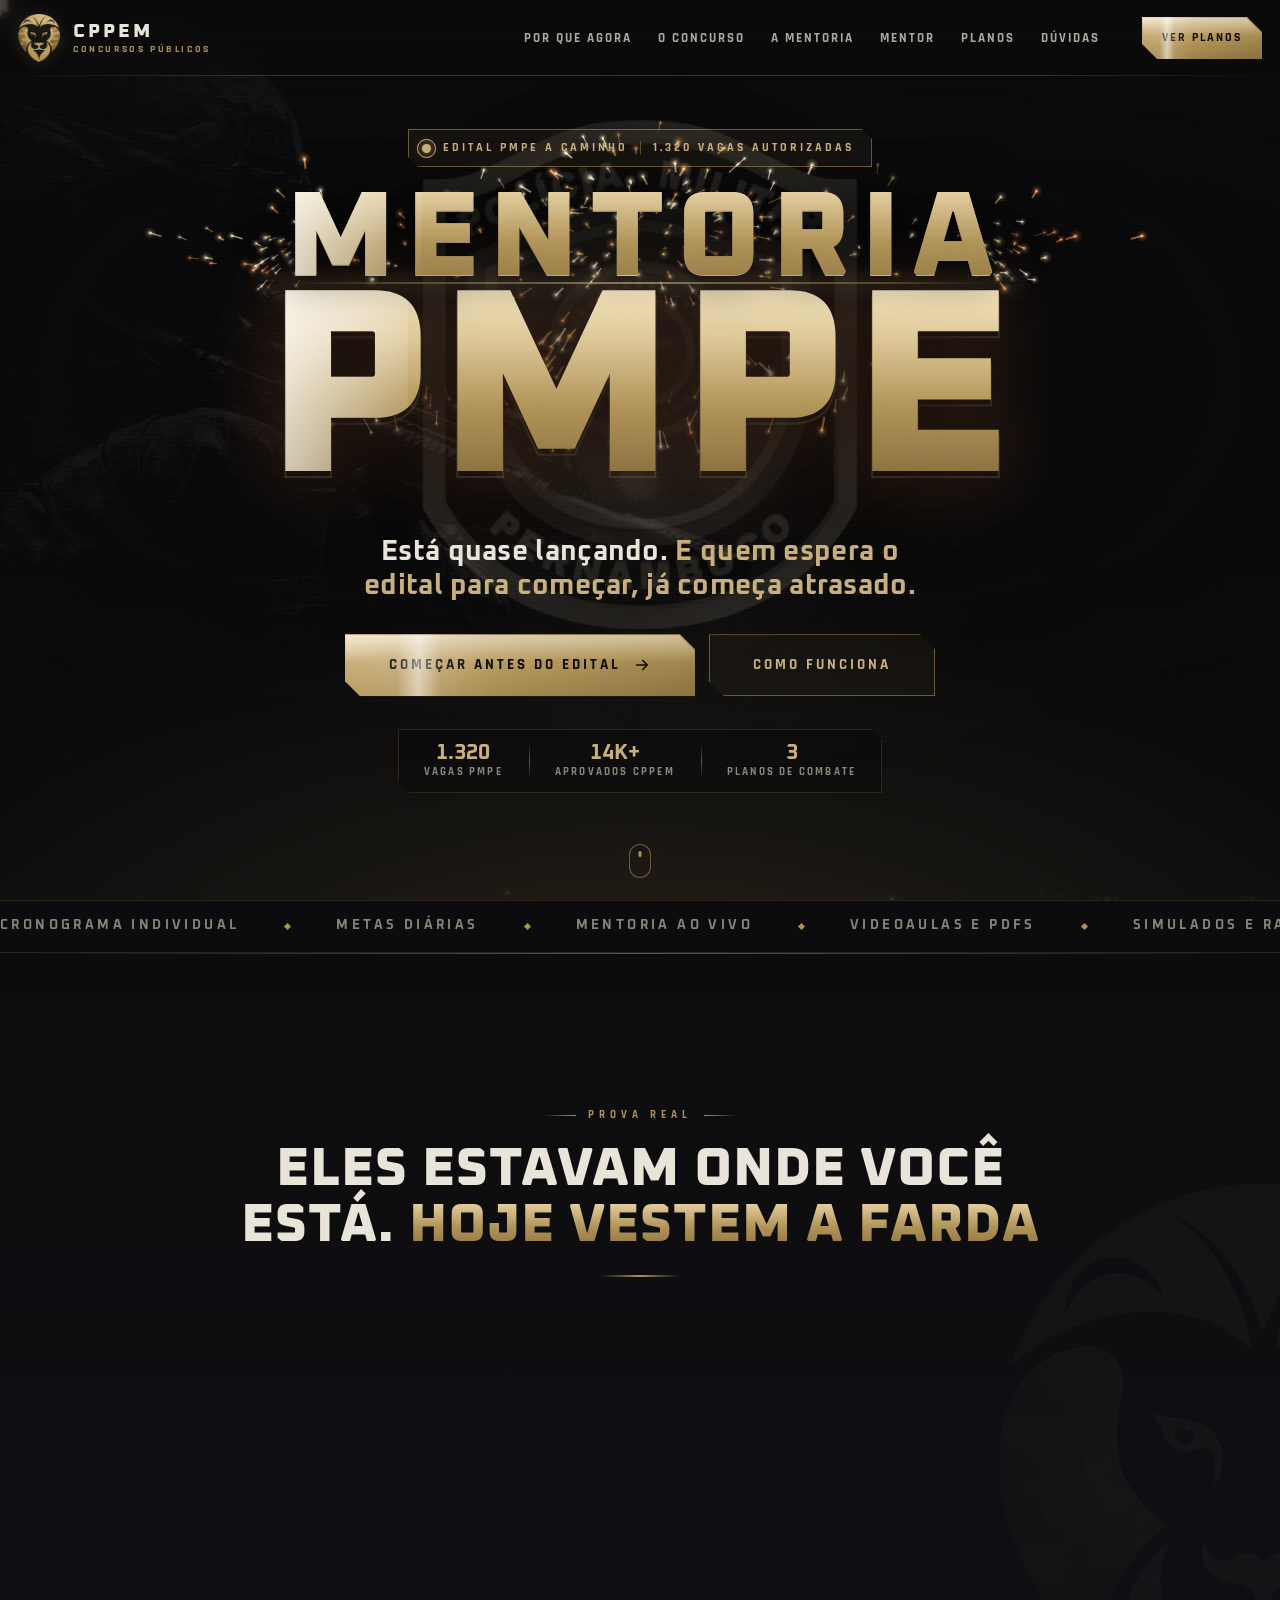
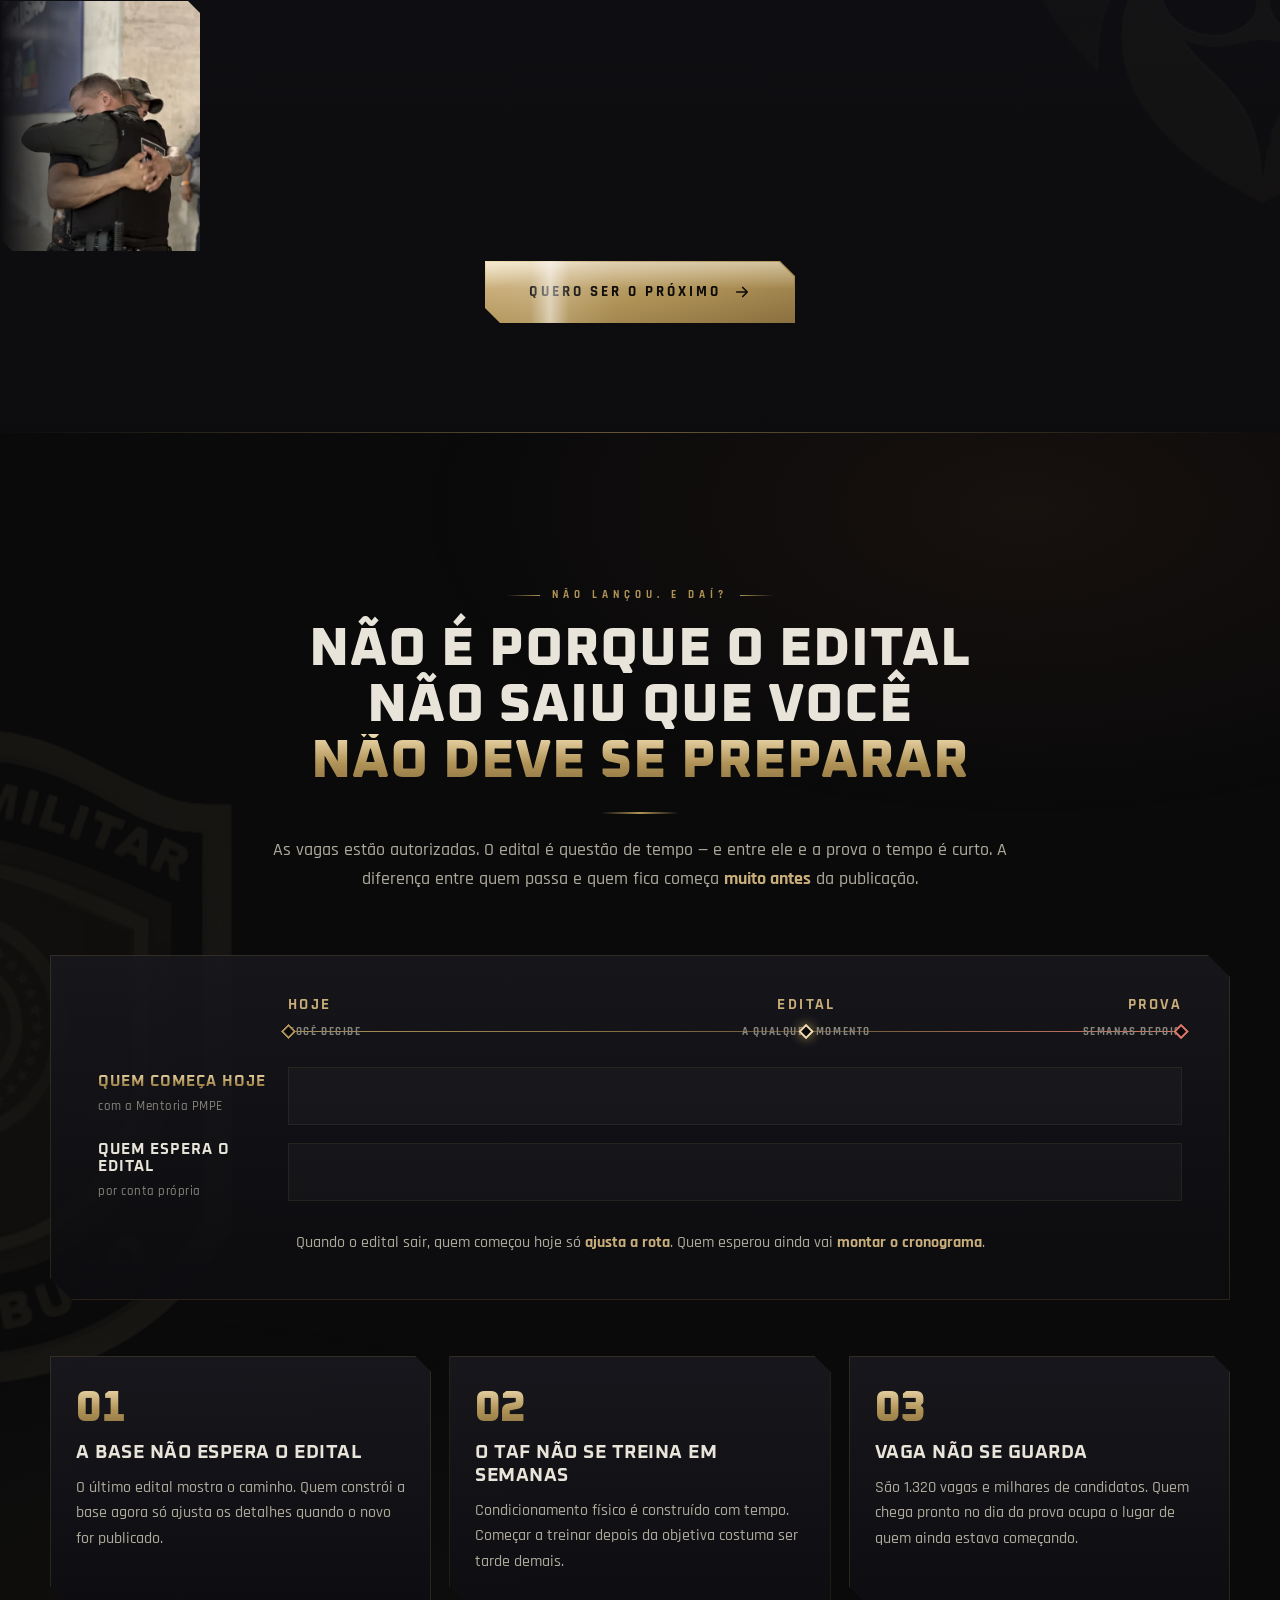
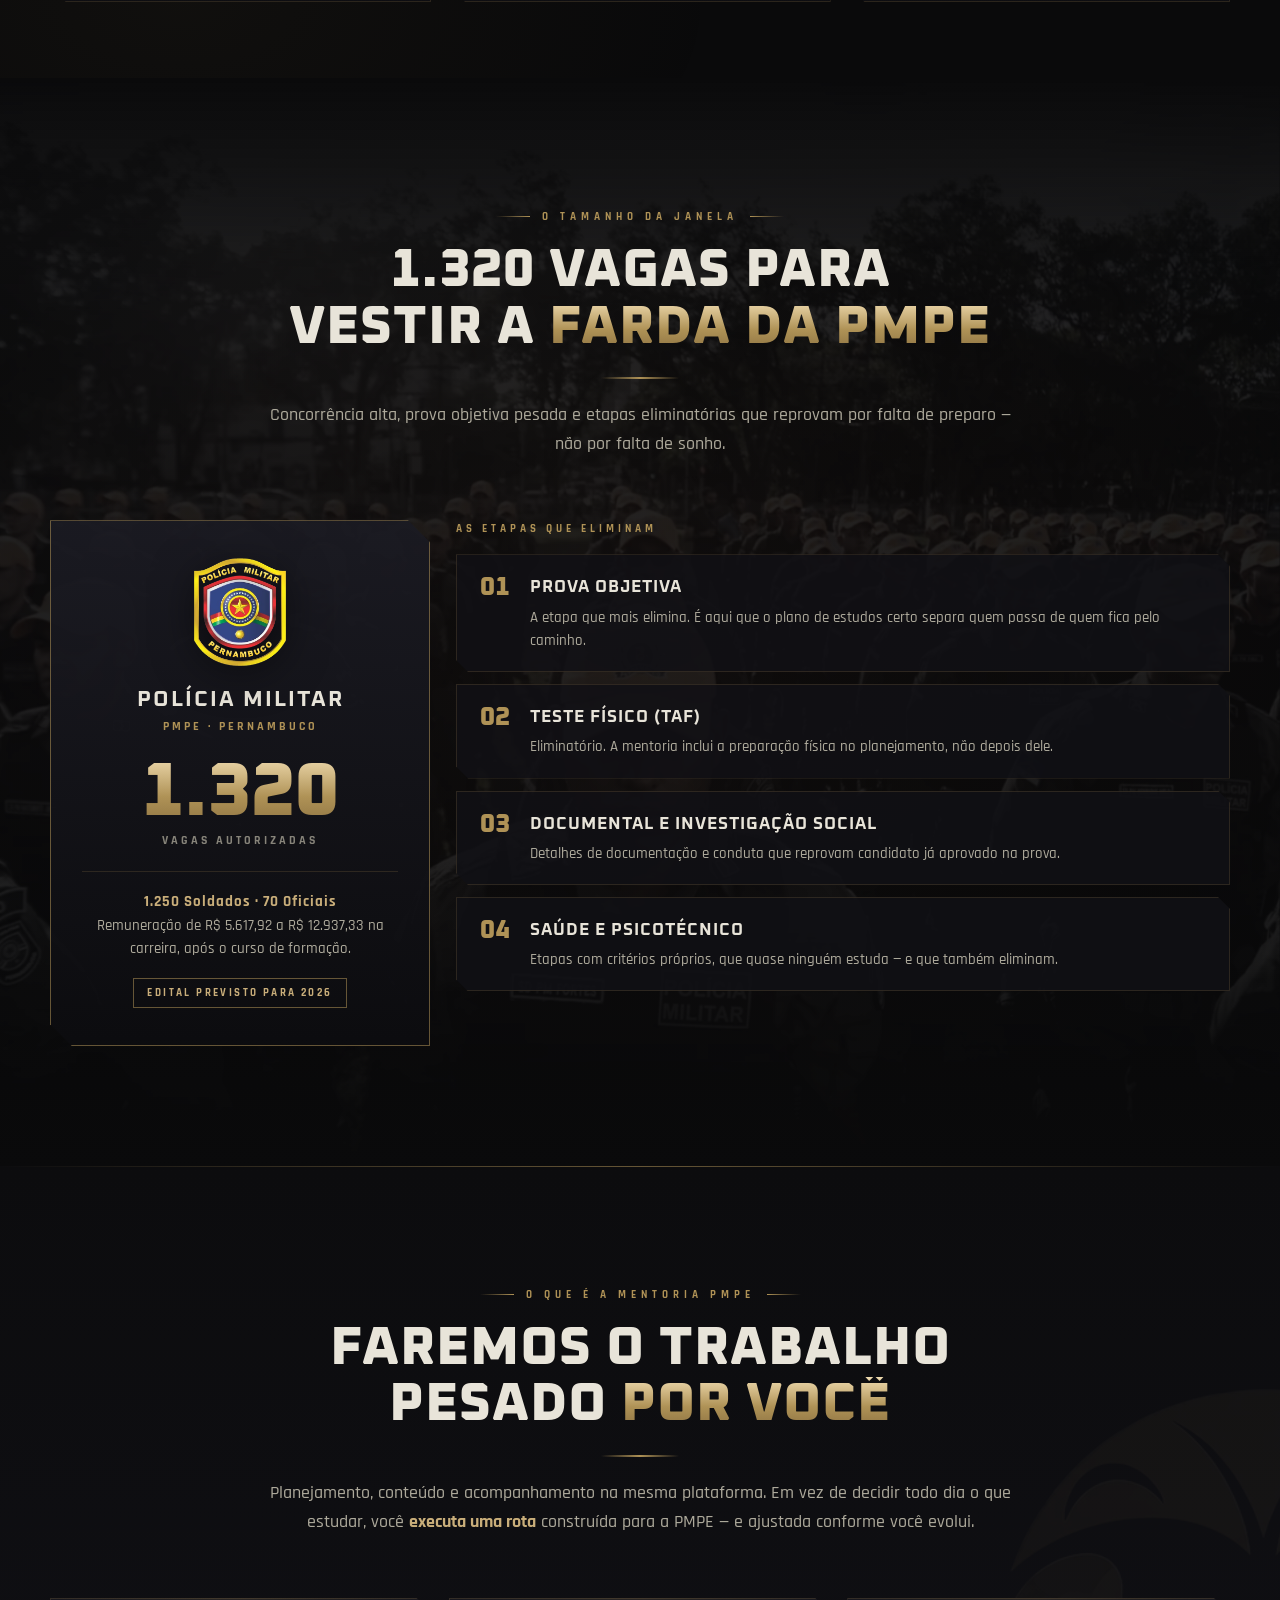
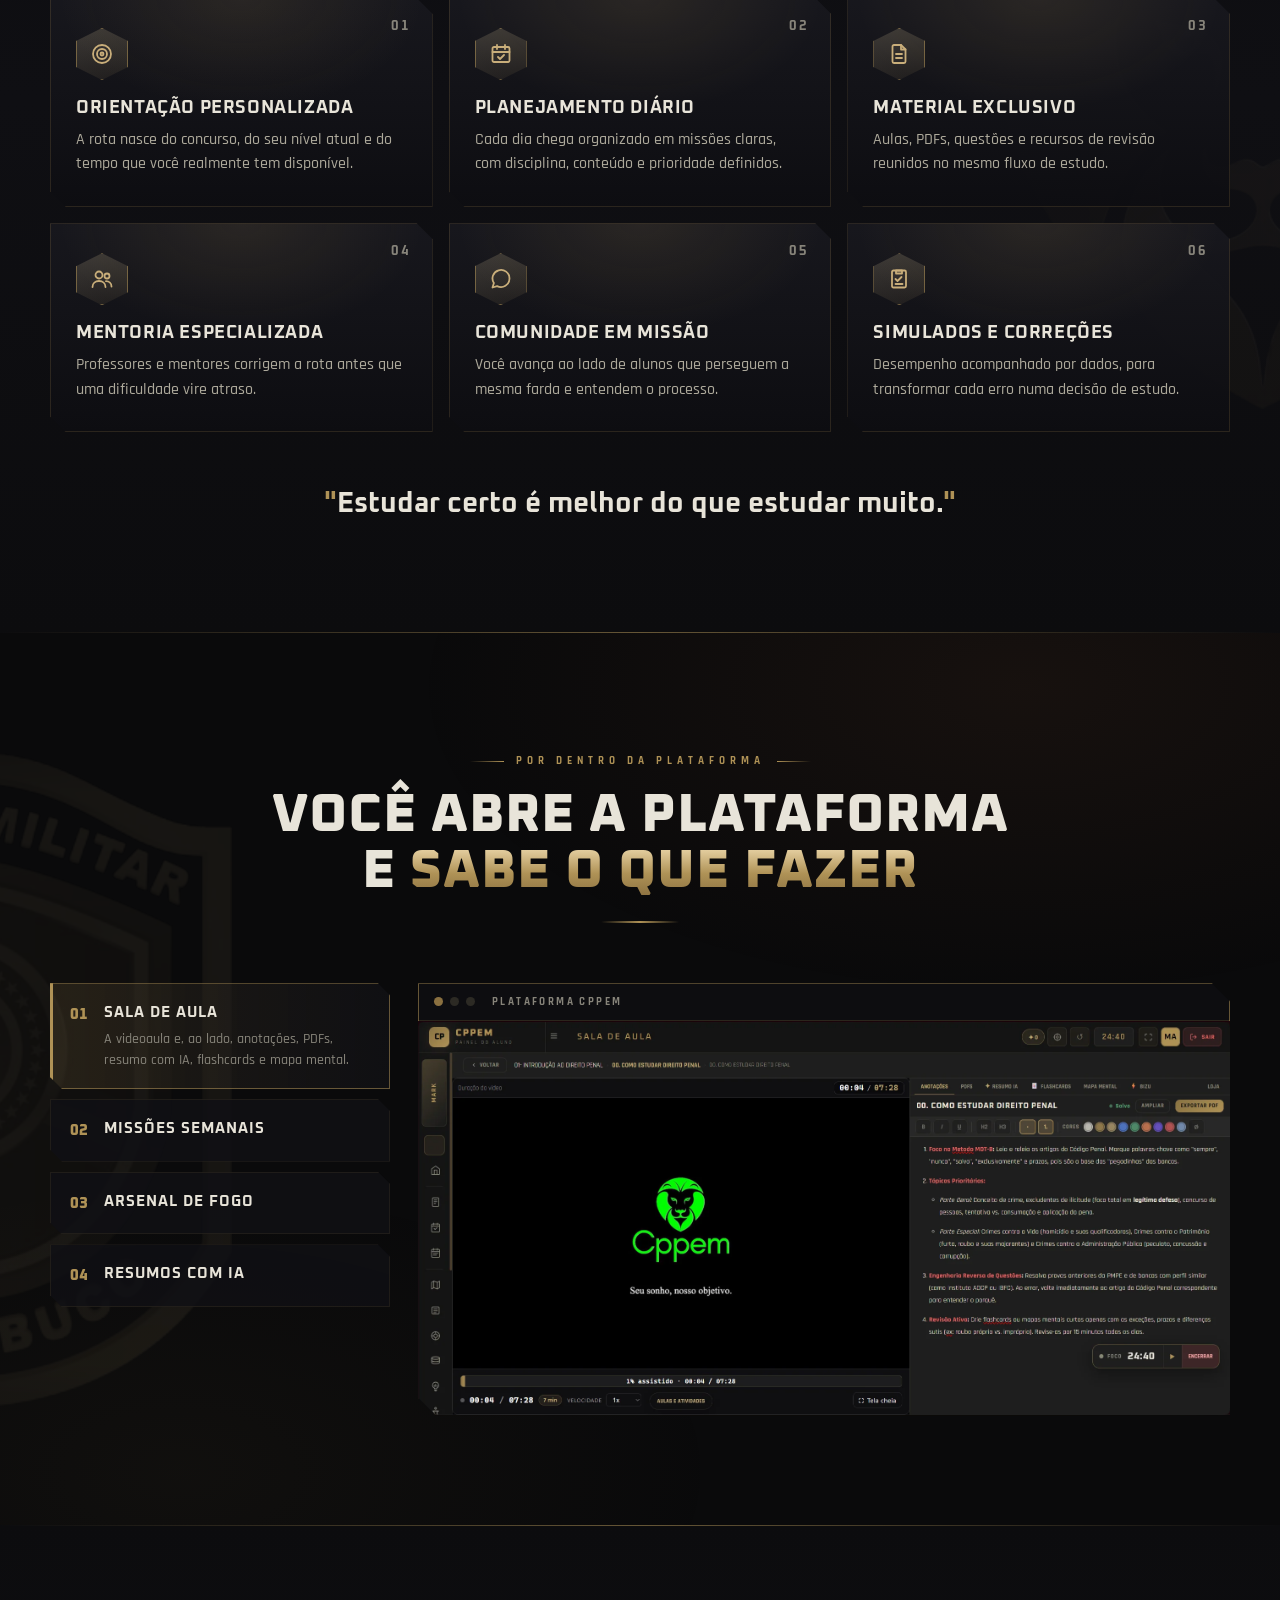
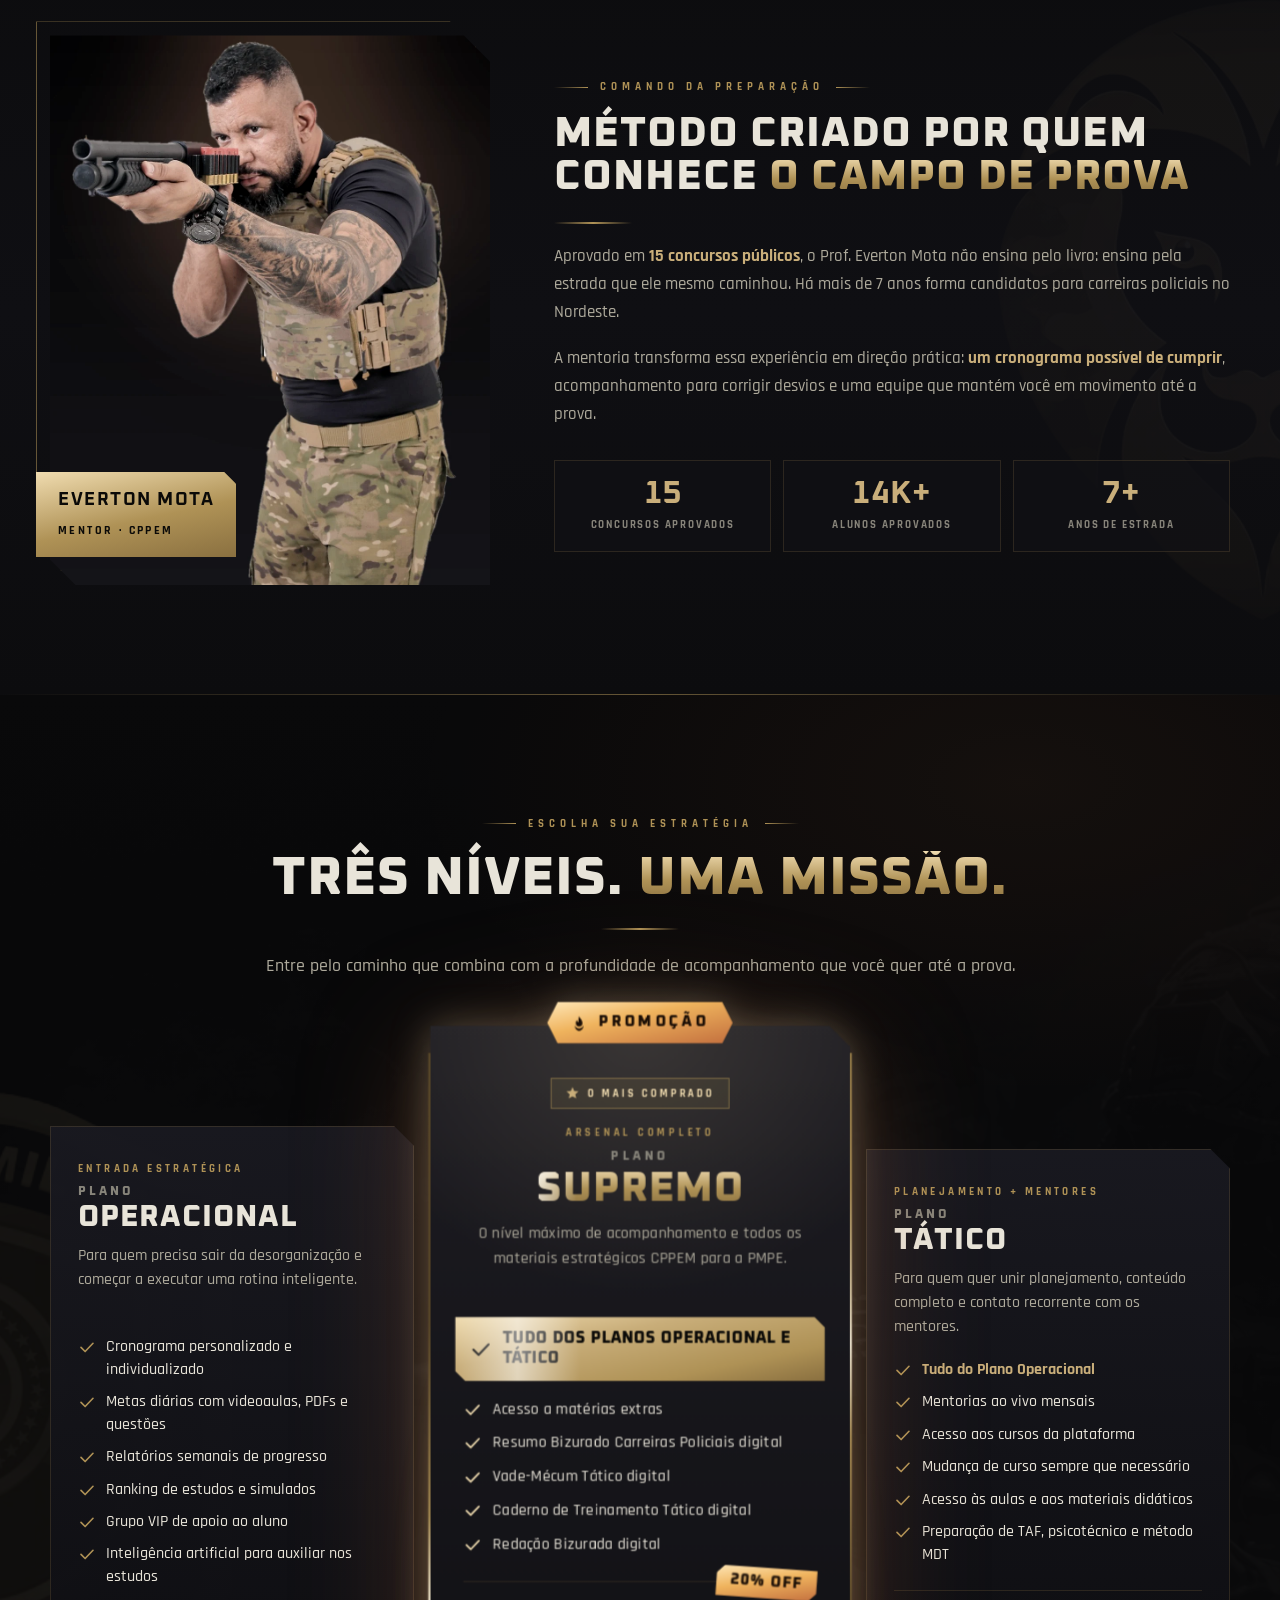
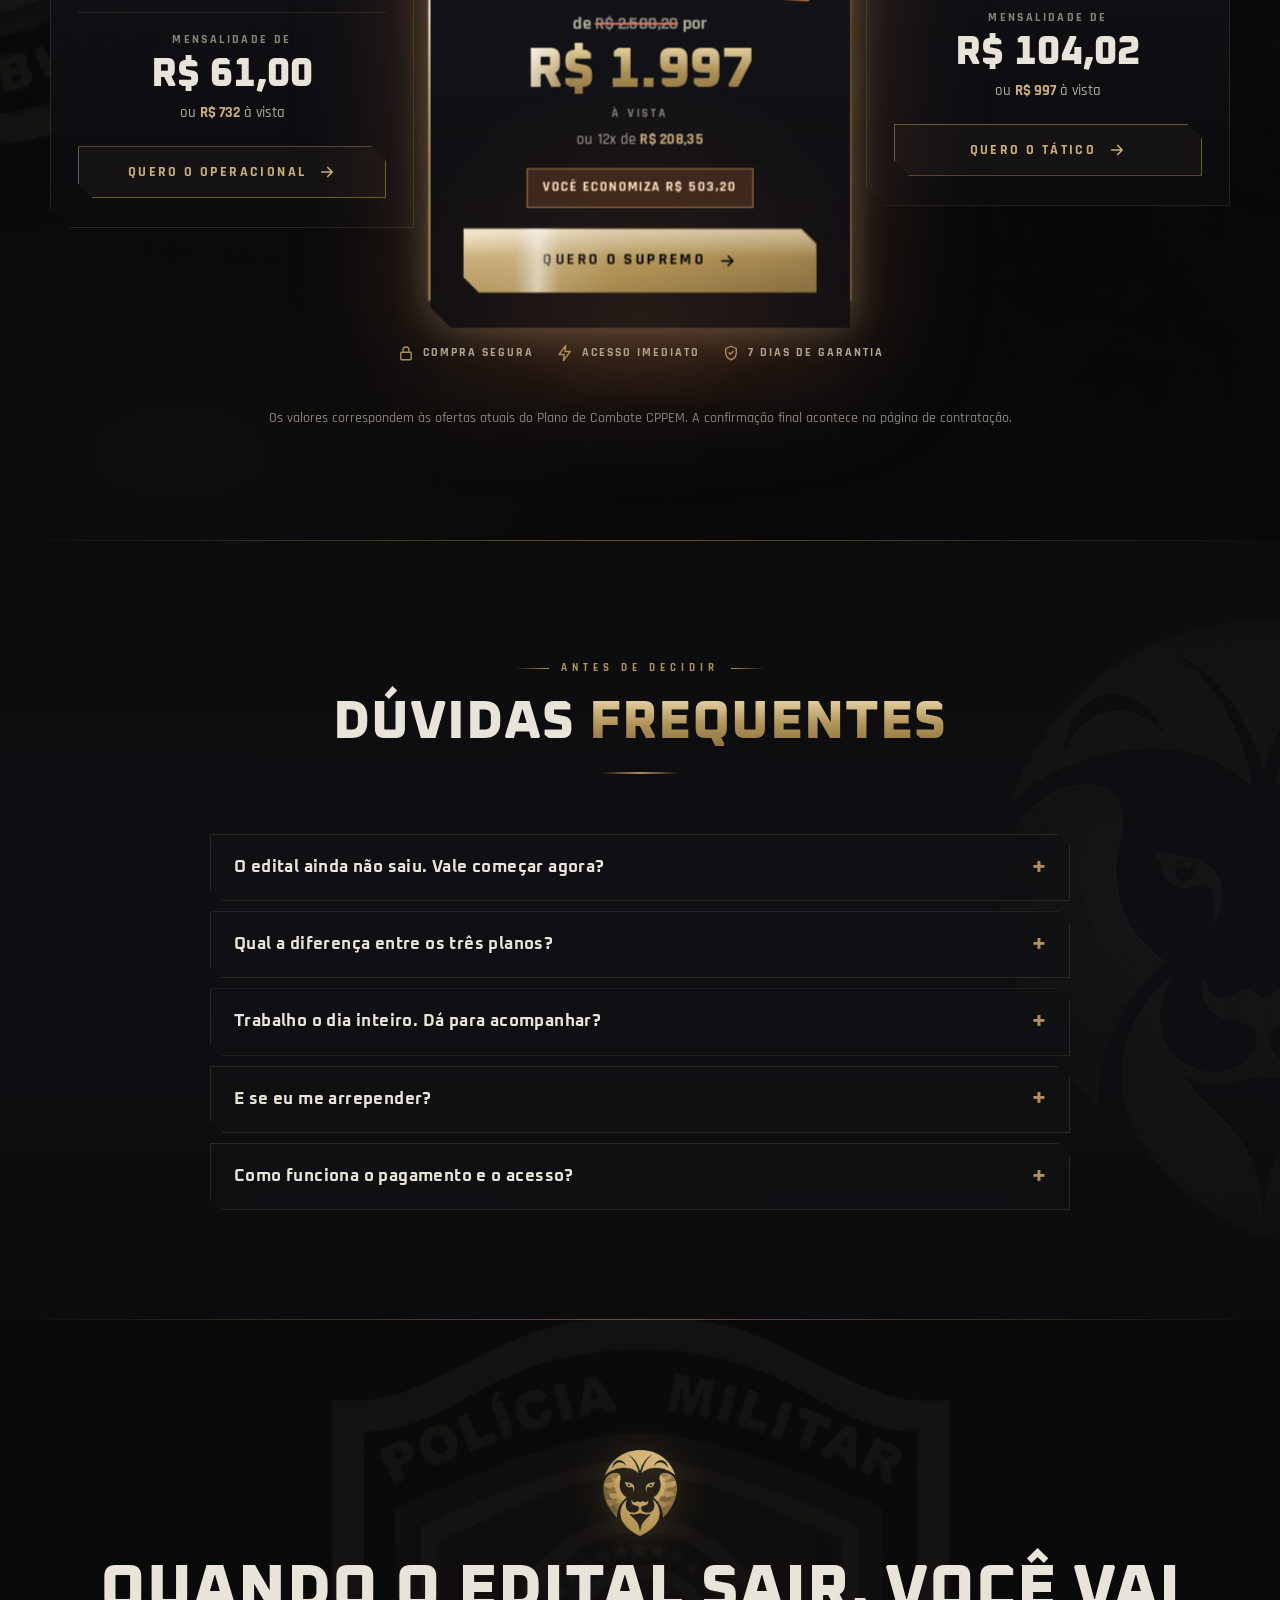
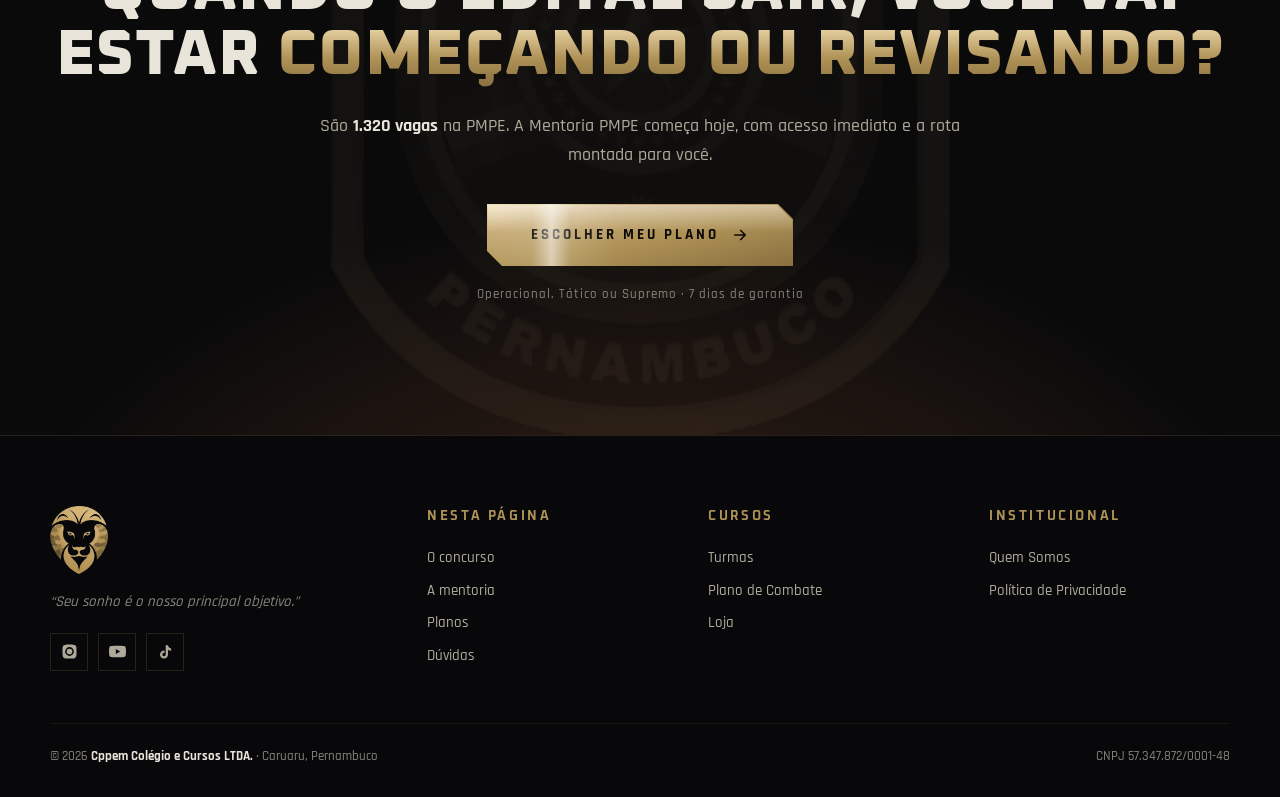
==== commit 13b1bea3: "Tira a seção do vídeo e abre a página com a prova social Sai a seção "Sua missão começa aqui" inteir" ====
--- a/index.html
+++ b/index.html
@@ -166,116 +166,17 @@
   </div>
 </div>
 
-<!-- =========================================================
-     MISSÃO EM VÍDEO — o notebook que liga com a rolagem
-     ---------------------------------------------------------
-     O .missao__trilho é mais alto que a tela e a .missao__cena fica
-     presa (sticky) dentro dele: enquanto a pessoa rola, o script
-     escreve o progresso em --p e o notebook vem de longe, inclinado,
-     até ficar de frente e grande. Perto do fim ele LIGA: só então o
-     iframe da Panda recebe o src (autoplay sem som). Antes disso a
-     página não baixa nada do player.
-     ========================================================= -->
-<section class="missao" id="video" aria-labelledby="missao-title">
-  <div class="container">
-    <div class="section__head missao__head">
-      <span class="eyebrow">Sua missão começa aqui</span>
-      <h2 class="section__title" id="missao-title">Pare de estudar no escuro. <span class="gold">Assuma o controle.</span></h2>
-      <p class="section__lead">
-        Uma preparação construída para a realidade da <strong>PMPE</strong>. Continue descendo — o notebook
-        liga sozinho — e entenda como transformar esforço em direção, constância e resultado.
-      </p>
-    </div>
-  </div>
-
-  <div class="missao__trilho" id="missaoTrilho">
-    <div class="missao__cena">
-      <div class="laptop" id="laptop">
-        <i class="laptop__luz" aria-hidden="true"></i>
-        <img class="laptop__render" src="public/macbook.webp" width="1536" height="1024" loading="lazy" decoding="async"
-             alt="Notebook com a apresentação da Mentoria PMPE">
-        <div class="laptop__tela">
-          <iframe
-            id="panda-3b7416bb-59a4-4337-9e66-18ad2ee45f49"
-            class="laptop__player"
-            data-video-url="https://player-vz-cdf20c7e-010.tv.pandavideo.com.br/embed/?v=3b7416bb-59a4-4337-9e66-18ad2ee45f49"
-            title="Conheça a Mentoria PMPE"
-            allow="accelerometer;gyroscope;autoplay;encrypted-media;picture-in-picture"
-            allowfullscreen></iframe>
-          <button type="button" class="laptop__off" id="laptopOff">
-            <img src="public/emblema-leao.webp" alt="" width="400" height="465">
-            <span class="laptop__power" aria-hidden="true"><svg viewBox="0 0 24 24"><path d="M12 2v9M6.35 5.65a8 8 0 1 0 11.3 0"/></svg></span>
-            <span class="laptop__rot">Role para ligar</span>
-            <span class="sr-only">ou toque para ligar o vídeo</span>
-          </button>
-          <!-- Cobre o "ATIVAR SOM" da Panda (fixo: ~182x54px a 10px do canto,
-               em qualquer tamanho de player) enquanto o vídeo está mudo. O
-               clique é na NOSSA página, então libera o som pelo comando. -->
-          <button type="button" class="laptop__som shine" id="laptopSom">
-            <svg viewBox="0 0 24 24" aria-hidden="true"><path d="M4 9.5h3.5L12 5.5v13l-4.5-4H4z"/><path d="M15.5 8.8a4.5 4.5 0 0 1 0 6.4M18.3 6a8.5 8.5 0 0 1 0 12"/></svg>
-            <span>Toque para<br>ouvir</span>
-          </button>
-          <i class="laptop__boot" aria-hidden="true"></i>
-          <i class="laptop__scan" aria-hidden="true"></i>
-        </div>
-      </div>
-      <p class="missao__dica" aria-hidden="true"><span></span>Continue descendo para ligar</p>
-    </div>
-  </div>
-
-  <!-- =========================================================
-       CINEMA MOBILE — no celular o MacBook sai e entra um iPhone
-       ---------------------------------------------------------
-       O .cinema é mais alto que a tela e o palco fica preso (sticky).
-       Com a rolagem o iPhone cresce até ocupar a tela INTEIRA, e a
-       moldura some: vira um cinema de bolso. O vídeo toca mudo sozinho;
-       por cima dele um toque dá som e abre em tela cheia.
-       ========================================================= -->
-  <div class="cinema" id="cinema" aria-label="Vídeo da Mentoria PMPE">
-    <div class="cinema__palco">
-      <i class="cinema__amb" aria-hidden="true"></i>
-      <div class="phone" id="phone">
-        <img class="phone__render" src="public/iphone.webp" width="1024" height="1536" loading="lazy" decoding="async"
-             alt="iPhone exibindo o vídeo da Mentoria PMPE">
-        <div class="phone__tela">
-          <iframe
-            id="panda-mobile-3b7416bb-59a4-4337-9e66-18ad2ee45f49"
-            class="phone__player"
-            data-video-url="https://player-vz-cdf20c7e-010.tv.pandavideo.com.br/embed/?v=3b7416bb-59a4-4337-9e66-18ad2ee45f49"
-            title="Conheça a Mentoria PMPE"
-            allow="accelerometer;gyroscope;autoplay;encrypted-media;picture-in-picture;fullscreen"
-            allowfullscreen></iframe>
-          <button type="button" class="phone__off" id="phoneOff">
-            <img src="public/emblema-leao.webp" alt="" width="400" height="465">
-            <span class="phone__ico" aria-hidden="true"><svg viewBox="0 0 24 24"><path d="M9 6.8 17 12l-8 5.2z"/></svg></span>
-            <b>Toque para assistir</b>
-            <small>ou continue descendo</small>
-          </button>
-          <!-- aparece com o player ligado quando ele trava ou roda mudo -->
-          <button type="button" class="phone__tap" id="phoneTap">
-            <span class="phone__ico" aria-hidden="true">
-              <svg class="ico-play" viewBox="0 0 24 24"><path d="M9 6.8 17 12l-8 5.2z"/></svg>
-              <svg class="ico-som" viewBox="0 0 24 24"><path d="M4 9.5h3.5L12 5.5v13l-4.5-4H4z"/><path class="onda" d="M15.5 8.8a4.5 4.5 0 0 1 0 6.4M18.3 6a8.5 8.5 0 0 1 0 12"/></svg>
-            </span>
-            <b class="txt-play">Toque para assistir</b>
-            <b class="txt-som">Toque para ouvir</b>
-            <small>abre em tela cheia</small>
-          </button>
-          <i class="phone__boot" aria-hidden="true"></i>
-        </div>
-        <span class="phone__notch" aria-hidden="true"></span>
-      </div>
-      <p class="cinema__topo" aria-hidden="true"><span>CPPEM</span><i></i><span>Mentoria PMPE</span></p>
-      <p class="cinema__continua" aria-hidden="true">Continue descendo <span>↓</span></p>
-    </div>
-  </div>
-
-  <div class="container">
-    <ul class="missao__pontos">
-      <li><b>01</b>Direção clara até o dia da prova</li>
-      <li><b>02</b>Método, cronograma e acompanhamento</li>
-      <li><b>03</b>Uma preparação para vestir a farda</li>
-    </ul>
+<!-- ================= APROVADOS — a prova social abre a página ================= -->
+<section class="section section--alt" id="aprovados" aria-labelledby="aprov-title">
+  <div class="container">
+    <div class="section__head">
+      <span class="eyebrow">Prova real</span>
+      <h2 class="section__title" id="aprov-title">Eles estavam onde você está. <span class="gold">Hoje vestem a farda</span></h2>
+    </div>
+  </div>
+  <div class="galeria" id="galeria" role="group" aria-label="Fotos de alunos aprovados com o Prof. Everton Mota"></div>
+  <div class="container center aprovados__rodape">
+    <a class="btn btn--gold btn--lg shine" href="#planos"><span>Quero ser o próximo</span><svg viewBox="0 0 24 24" aria-hidden="true"><path d="M5 12h14M13 6l6 6-6 6"/></svg></a>
   </div>
 </section>
 
@@ -507,20 +408,6 @@
         </div>
       </div>
     </div>
-  </div>
-</section>
-
-<!-- ================= APROVADOS ================= -->
-<section class="section" id="aprovados" aria-labelledby="aprov-title">
-  <div class="container">
-    <div class="section__head">
-      <span class="eyebrow">Prova real</span>
-      <h2 class="section__title" id="aprov-title">Eles estavam onde você está. <span class="gold">Hoje vestem a farda</span></h2>
-    </div>
-  </div>
-  <div class="galeria" id="galeria" role="group" aria-label="Fotos de alunos aprovados com o Prof. Everton Mota"></div>
-  <div class="container center aprovados__rodape">
-    <a class="btn btn--gold btn--lg shine" href="#planos"><span>Quero ser o próximo</span><svg viewBox="0 0 24 24" aria-hidden="true"><path d="M5 12h14M13 6l6 6-6 6"/></svg></a>
   </div>
 </section>
 
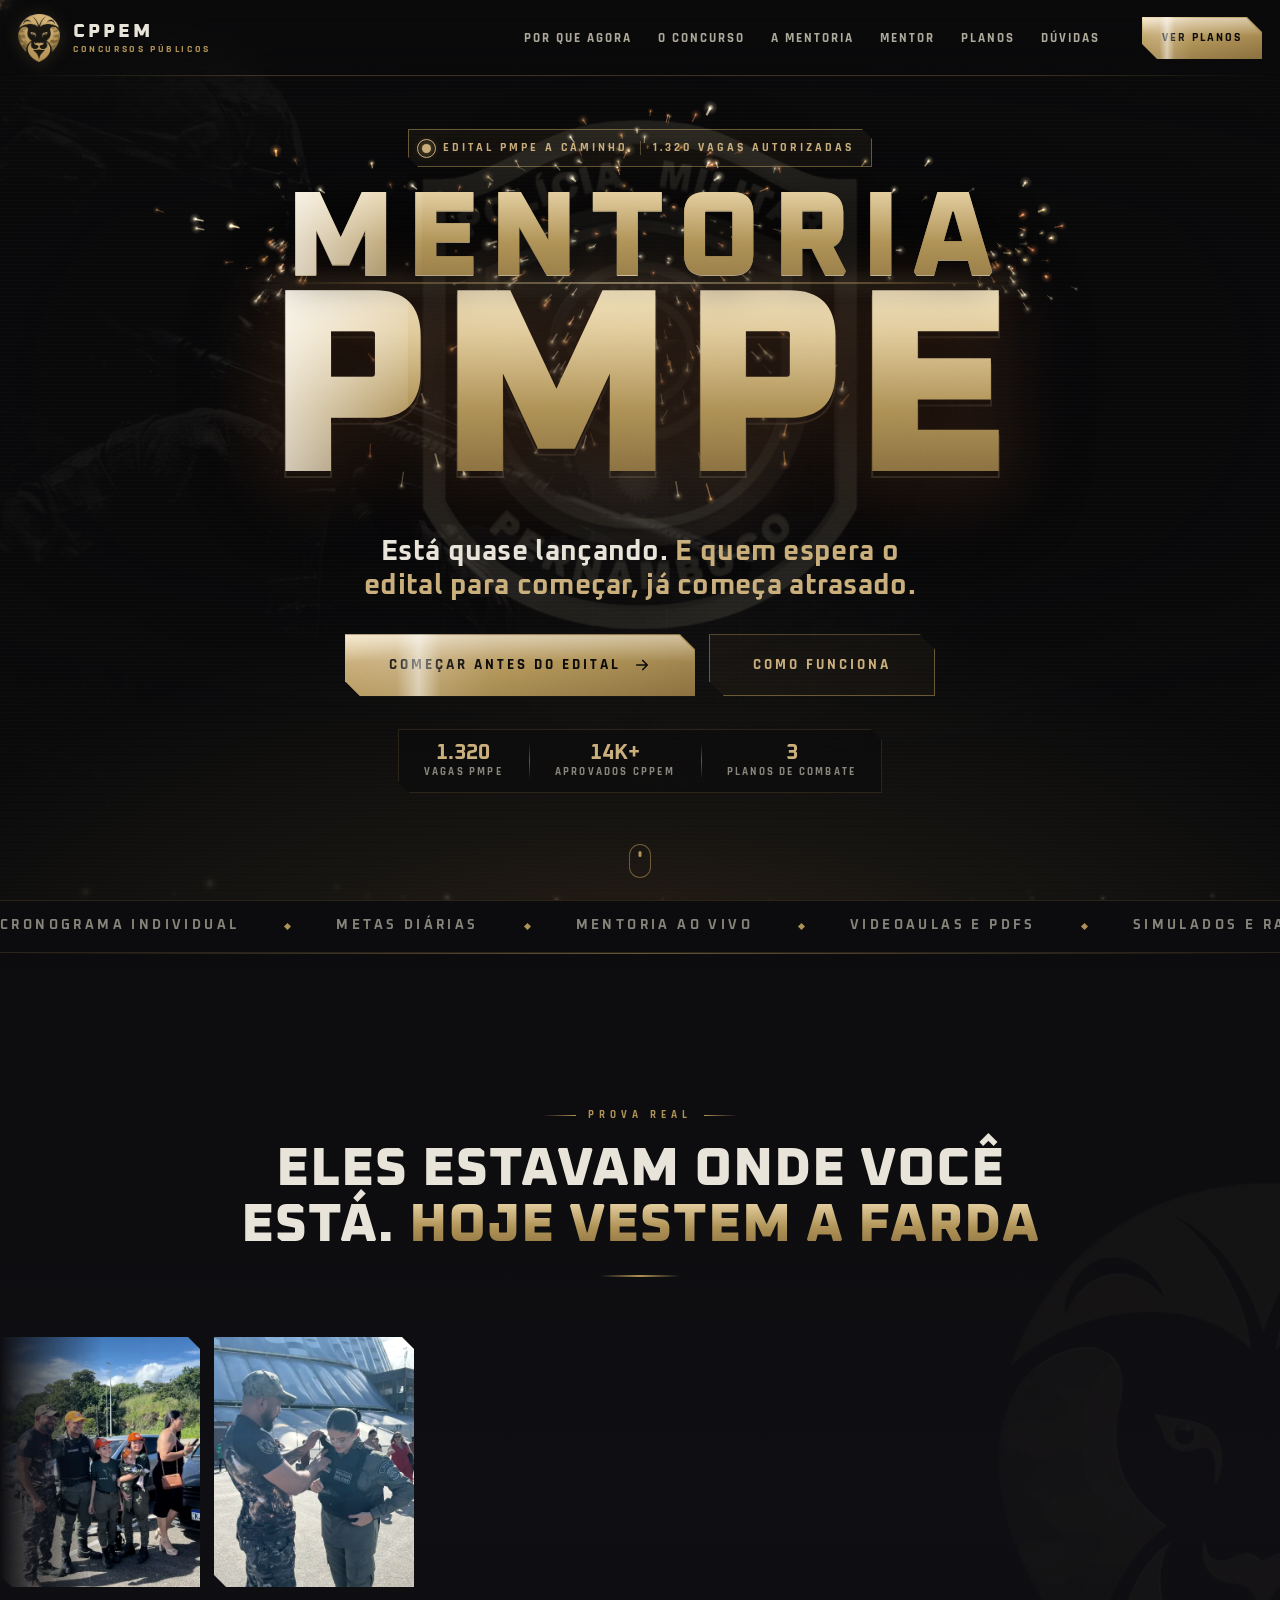
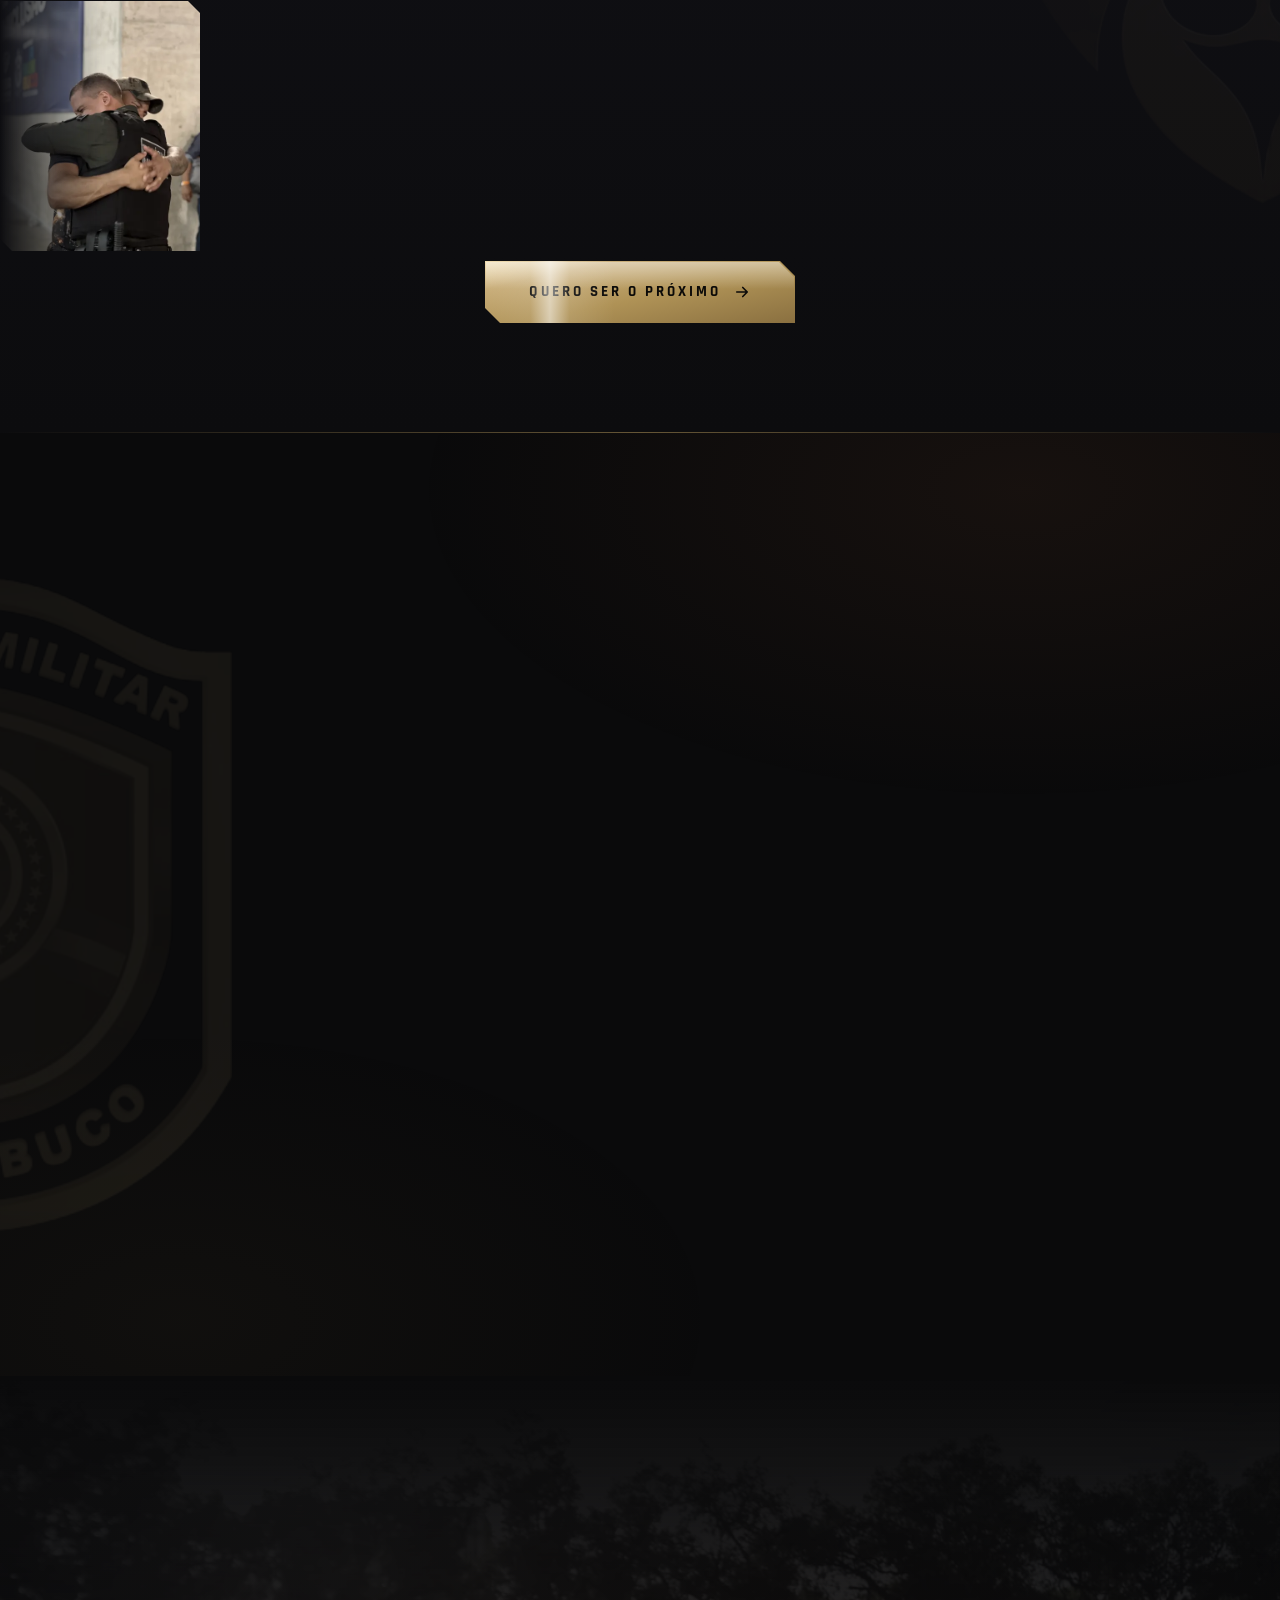
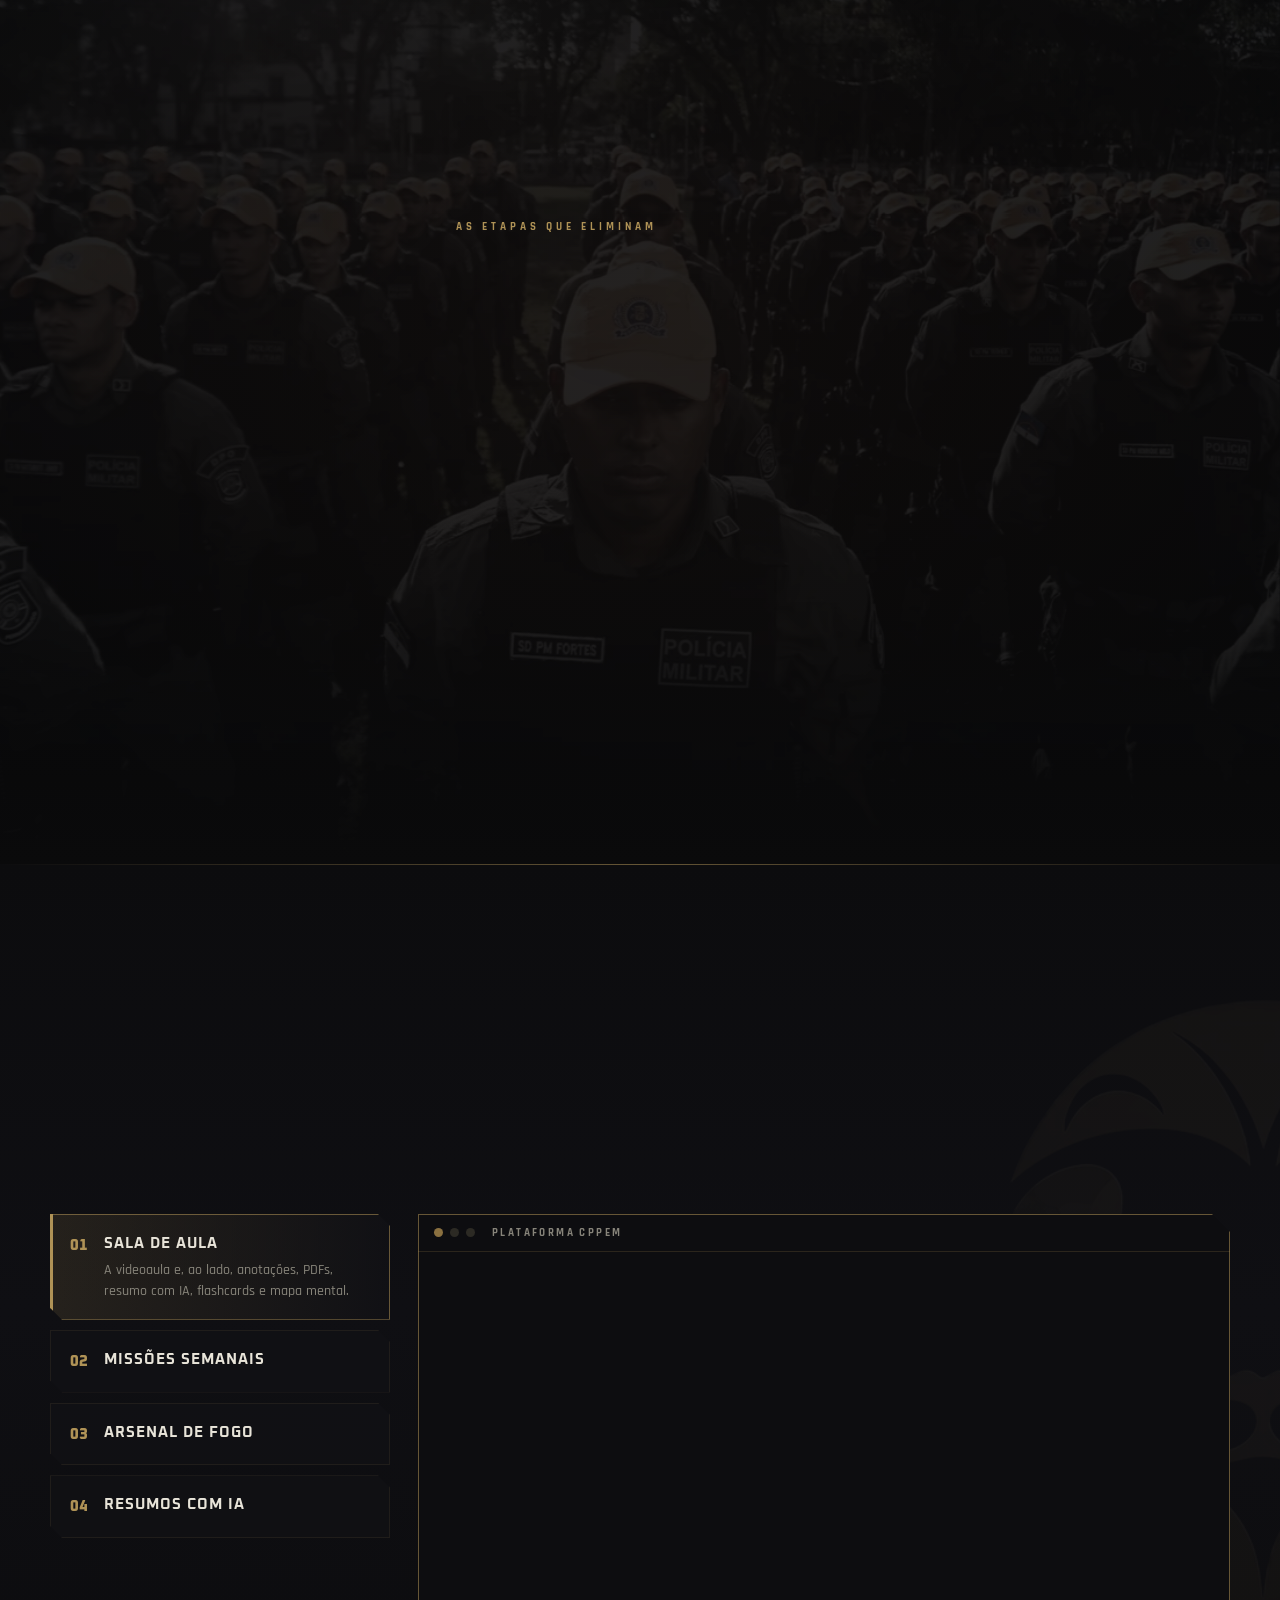
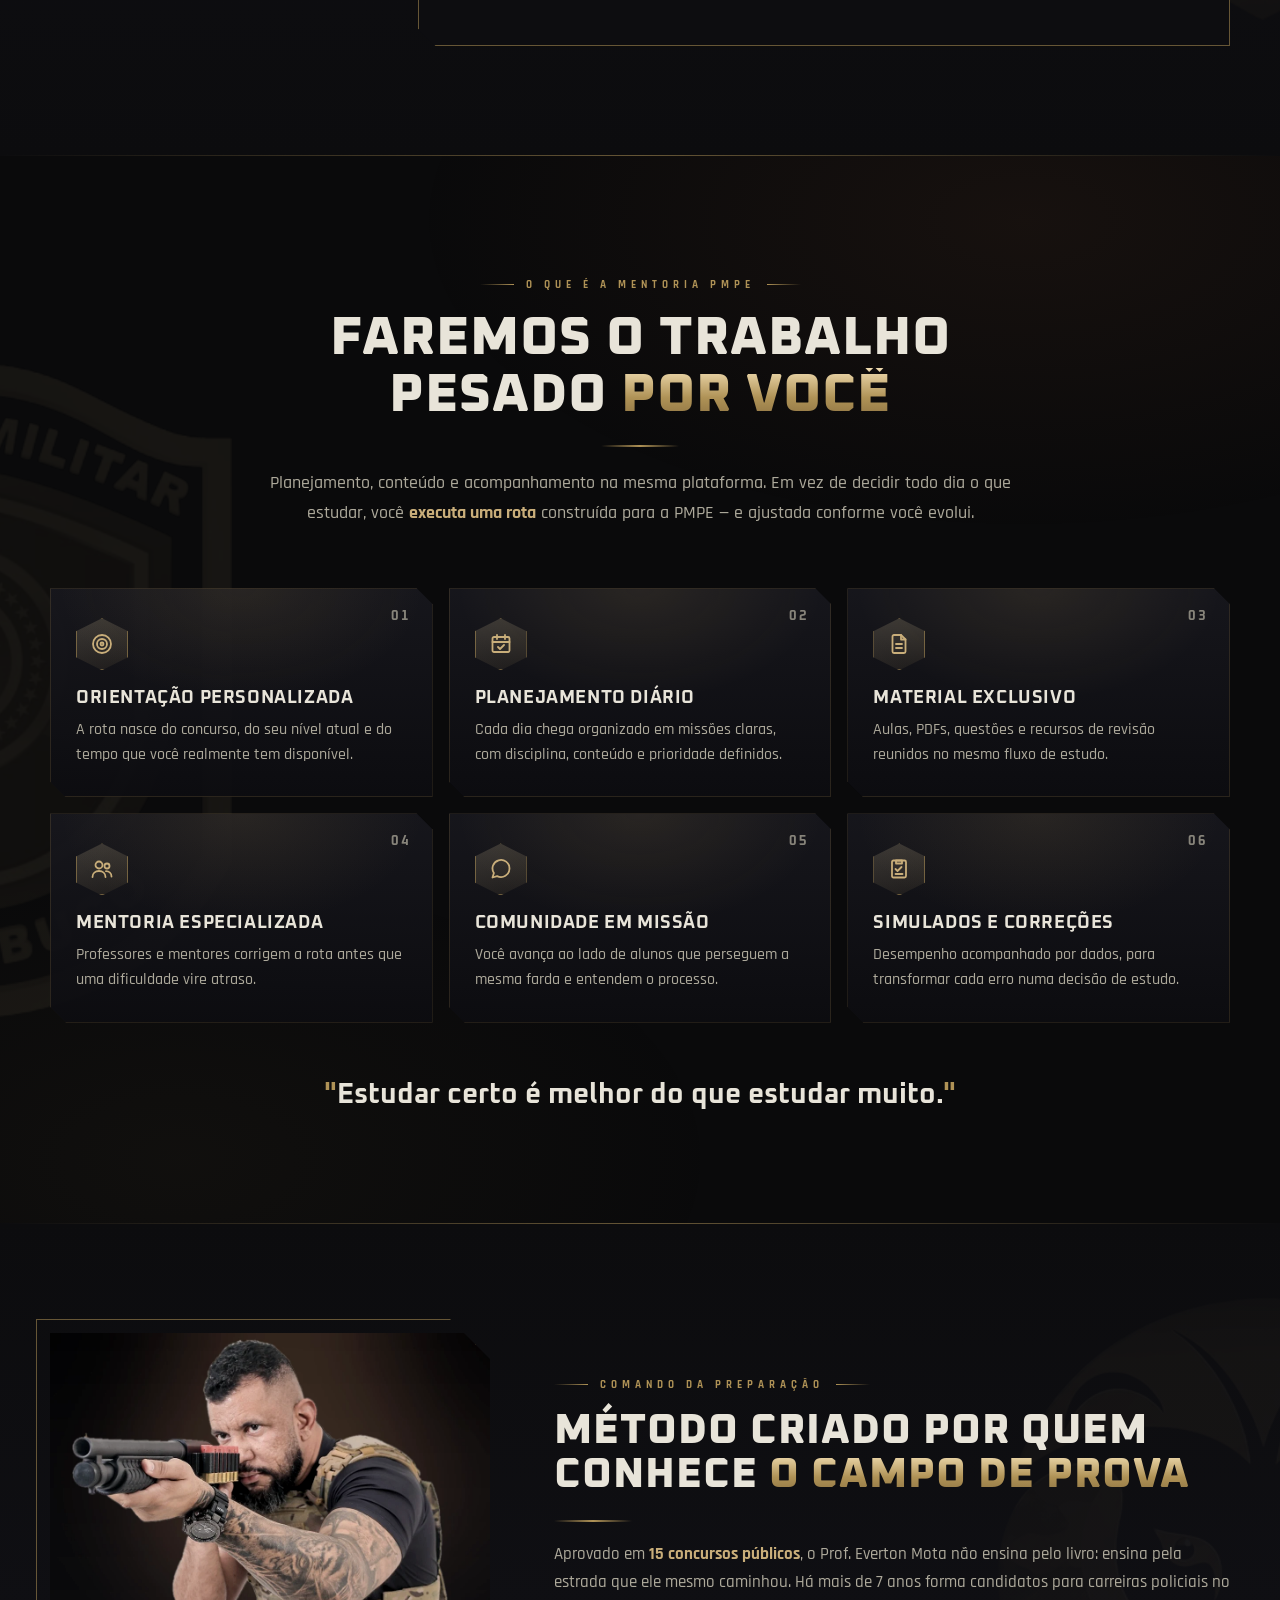
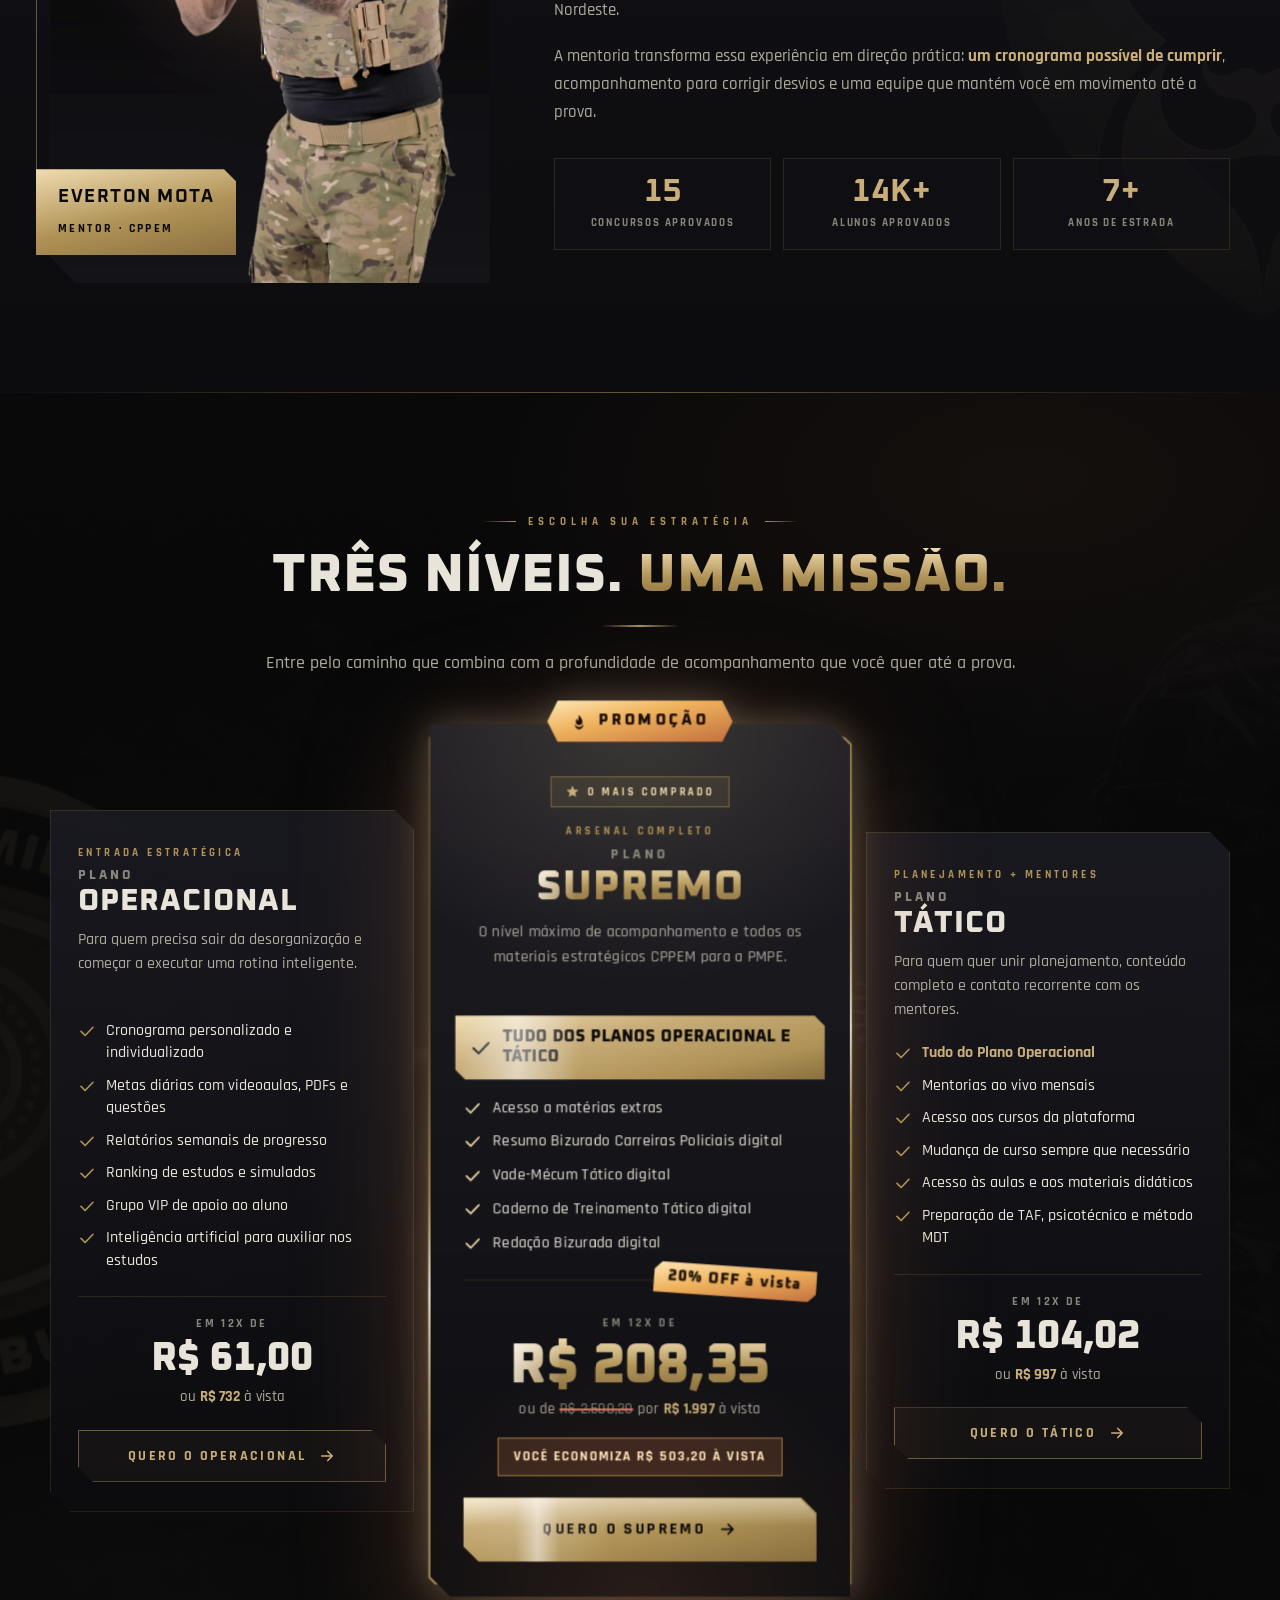
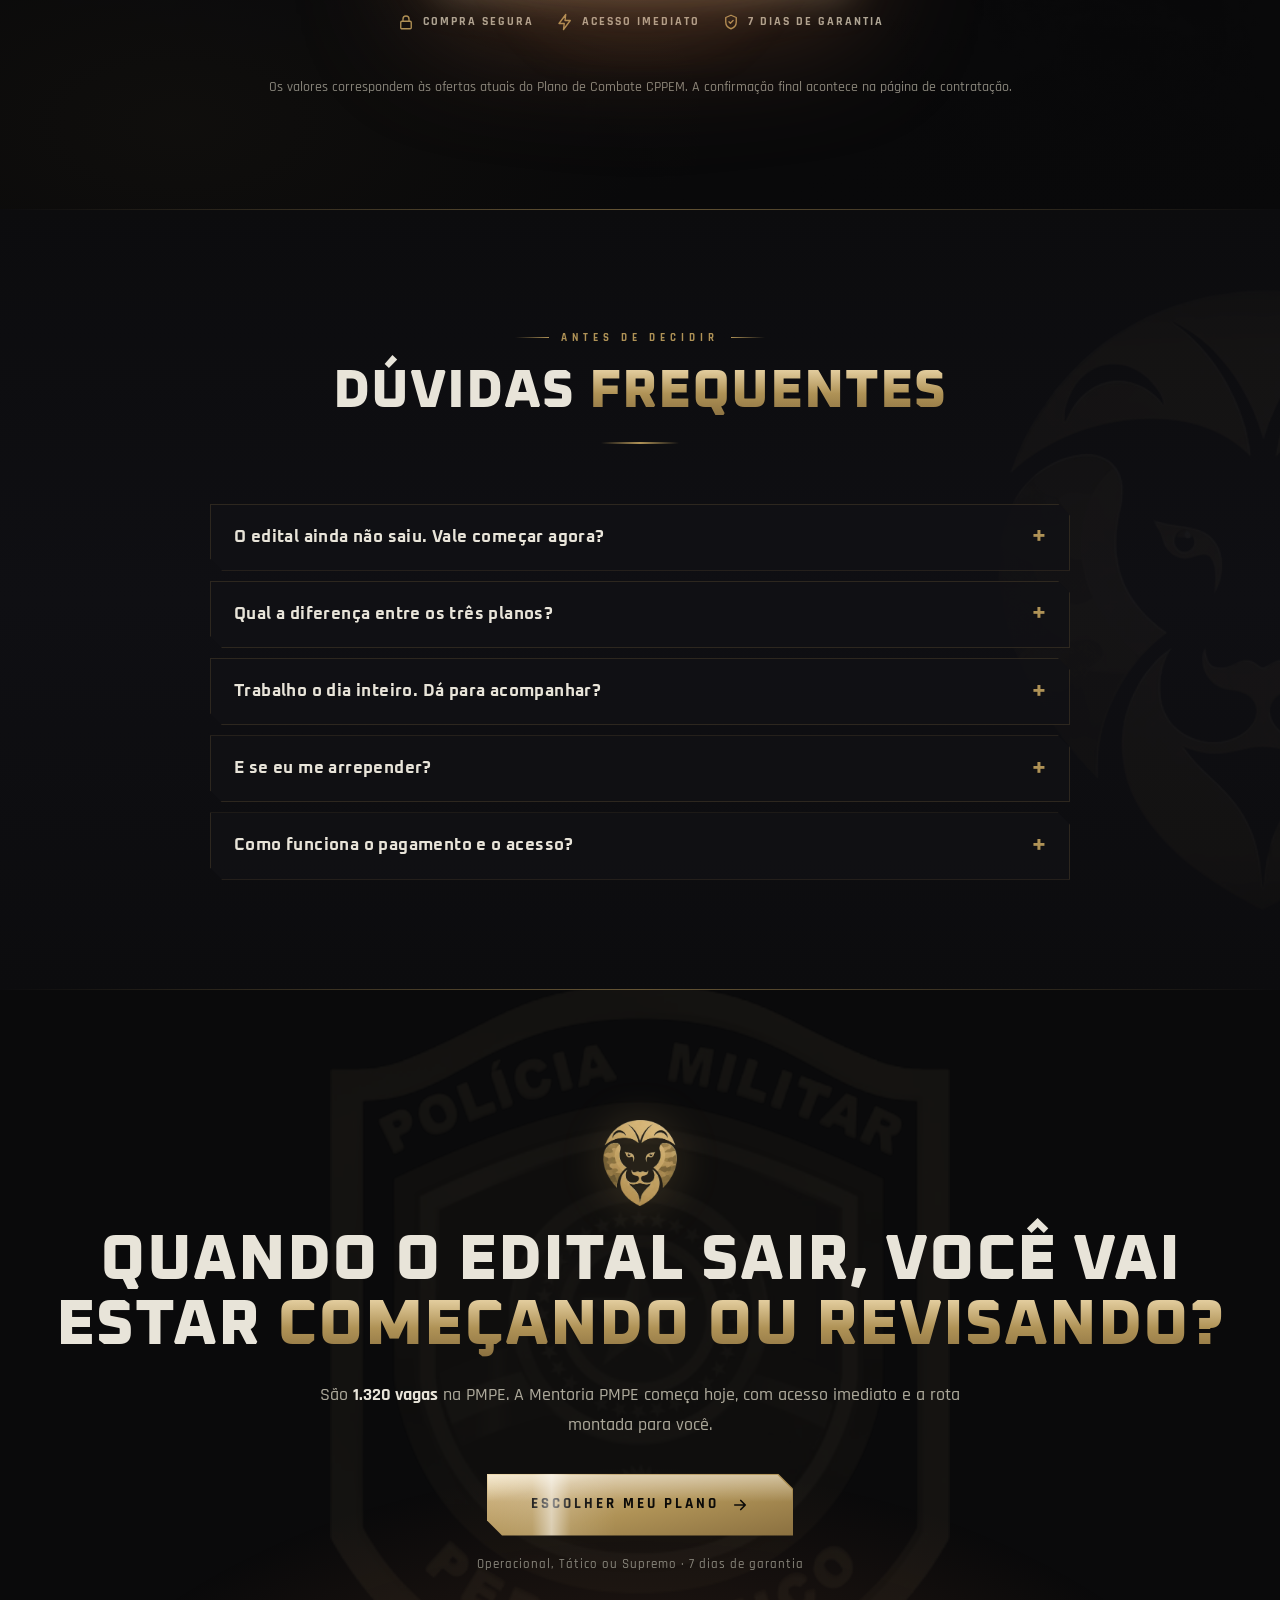
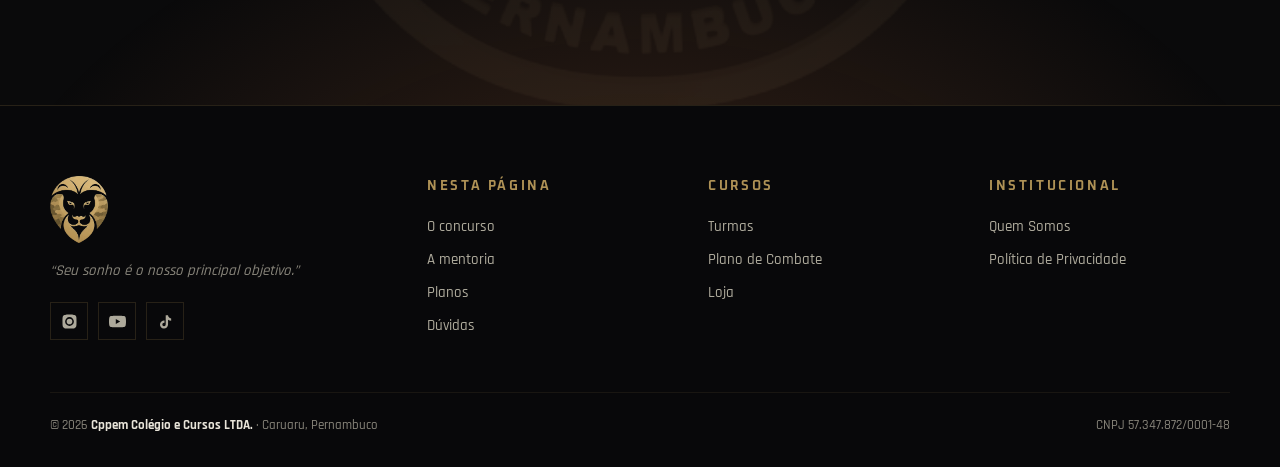
==== commit e74d53ef: "Plataforma antes do método, parcela em destaque no Supremo - Tira os três cards do pré-edital ("A ba" ====
--- a/index.html
+++ b/index.html
@@ -222,23 +222,6 @@
         <p class="corrida__nota">Quando o edital sair, quem começou hoje só <strong>ajusta a rota</strong>. Quem esperou ainda vai <strong>montar o cronograma</strong>.</p>
       </div>
 
-      <div class="motivos">
-        <article class="motivo">
-          <span class="motivo__n gold">01</span>
-          <h3>A base não espera o edital</h3>
-          <p>O último edital mostra o caminho. Quem constrói a base agora só ajusta os detalhes quando o novo for publicado.</p>
-        </article>
-        <article class="motivo">
-          <span class="motivo__n gold">02</span>
-          <h3>O TAF não se treina em semanas</h3>
-          <p>Condicionamento físico é construído com tempo. Começar a treinar depois da objetiva costuma ser tarde demais.</p>
-        </article>
-        <article class="motivo">
-          <span class="motivo__n gold">03</span>
-          <h3>Vaga não se guarda</h3>
-          <p>São 1.320 vagas e milhares de candidatos. Quem chega pronto no dia da prova ocupa o lugar de quem ainda estava começando.</p>
-        </article>
-      </div>
     </div>
 
     <!-- ─── MODELO B · edital lançado ─── -->
@@ -285,63 +268,8 @@
   </div>
 </section>
 
-<!-- ================= A MENTORIA · O MÉTODO ================= -->
-<section class="section section--alt" id="metodo" aria-labelledby="metodo-title">
-  <div class="container">
-    <div class="section__head">
-      <span class="eyebrow">O que é a Mentoria PMPE</span>
-      <h2 class="section__title" id="metodo-title">Faremos o trabalho pesado <span class="gold">por você</span></h2>
-      <p class="section__lead">
-        Planejamento, conteúdo e acompanhamento na mesma plataforma. Em vez de decidir todo dia o que
-        estudar, você <strong>executa uma rota</strong> construída para a PMPE — e ajustada conforme você evolui.
-      </p>
-    </div>
-
-    <div class="metodo">
-      <article class="frente">
-        <span class="frente__n">01</span>
-        <span class="frente__ico"><svg viewBox="0 0 24 24"><circle cx="12" cy="12" r="9"/><circle cx="12" cy="12" r="5"/><circle cx="12" cy="12" r="1.5"/></svg></span>
-        <h3>Orientação personalizada</h3>
-        <p>A rota nasce do concurso, do seu nível atual e do tempo que você realmente tem disponível.</p>
-      </article>
-      <article class="frente">
-        <span class="frente__n">02</span>
-        <span class="frente__ico"><svg viewBox="0 0 24 24"><rect x="3.5" y="5" width="17" height="15" rx="1.5"/><path d="M3.5 10h17M8 3v4M16 3v4M9 15l2 2 4-4"/></svg></span>
-        <h3>Planejamento diário</h3>
-        <p>Cada dia chega organizado em missões claras, com disciplina, conteúdo e prioridade definidos.</p>
-      </article>
-      <article class="frente">
-        <span class="frente__n">03</span>
-        <span class="frente__ico"><svg viewBox="0 0 24 24"><path d="M14 3H7a1.5 1.5 0 0 0-1.5 1.5v15A1.5 1.5 0 0 0 7 21h10a1.5 1.5 0 0 0 1.5-1.5V7.5z"/><path d="M14 3v4.5h4.5M9 12h6M9 16h6"/></svg></span>
-        <h3>Material exclusivo</h3>
-        <p>Aulas, PDFs, questões e recursos de revisão reunidos no mesmo fluxo de estudo.</p>
-      </article>
-      <article class="frente">
-        <span class="frente__n">04</span>
-        <span class="frente__ico"><svg viewBox="0 0 24 24"><circle cx="9" cy="8" r="3.5"/><path d="M2.5 20c0-3.6 2.9-6 6.5-6s6.5 2.4 6.5 6"/><circle cx="17" cy="9" r="2.5"/><path d="M16 14.2c3 .1 5.5 2.1 5.5 5.3"/></svg></span>
-        <h3>Mentoria especializada</h3>
-        <p>Professores e mentores corrigem a rota antes que uma dificuldade vire atraso.</p>
-      </article>
-      <article class="frente">
-        <span class="frente__n">05</span>
-        <span class="frente__ico"><svg viewBox="0 0 24 24"><path d="M20.5 11.5a8.5 8.5 0 0 1-12.4 7.6L3.5 20.5l1.4-4.4A8.5 8.5 0 1 1 20.5 11.5z"/></svg></span>
-        <h3>Comunidade em missão</h3>
-        <p>Você avança ao lado de alunos que perseguem a mesma farda e entendem o processo.</p>
-      </article>
-      <article class="frente">
-        <span class="frente__n">06</span>
-        <span class="frente__ico"><svg viewBox="0 0 24 24"><rect x="5" y="3.5" width="14" height="17" rx="1.5"/><path d="M9 3.5h6v3H9zM8.5 12l2 2 4-4M8.5 17h7"/></svg></span>
-        <h3>Simulados e correções</h3>
-        <p>Desempenho acompanhado por dados, para transformar cada erro numa decisão de estudo.</p>
-      </article>
-    </div>
-
-    <p class="citacao">Estudar certo é melhor do que estudar muito.</p>
-  </div>
-</section>
-
 <!-- ================= A PLATAFORMA ================= -->
-<section class="section" id="plataforma" aria-labelledby="plat-title">
+<section class="section section--alt" id="plataforma" aria-labelledby="plat-title">
   <div class="container">
     <div class="section__head">
       <span class="eyebrow">Por dentro da plataforma</span>
@@ -381,6 +309,61 @@
   </div>
 </section>
 
+<!-- ================= A MENTORIA · O MÉTODO ================= -->
+<section class="section" id="metodo" aria-labelledby="metodo-title">
+  <div class="container">
+    <div class="section__head">
+      <span class="eyebrow">O que é a Mentoria PMPE</span>
+      <h2 class="section__title" id="metodo-title">Faremos o trabalho pesado <span class="gold">por você</span></h2>
+      <p class="section__lead">
+        Planejamento, conteúdo e acompanhamento na mesma plataforma. Em vez de decidir todo dia o que
+        estudar, você <strong>executa uma rota</strong> construída para a PMPE — e ajustada conforme você evolui.
+      </p>
+    </div>
+
+    <div class="metodo">
+      <article class="frente">
+        <span class="frente__n">01</span>
+        <span class="frente__ico"><svg viewBox="0 0 24 24"><circle cx="12" cy="12" r="9"/><circle cx="12" cy="12" r="5"/><circle cx="12" cy="12" r="1.5"/></svg></span>
+        <h3>Orientação personalizada</h3>
+        <p>A rota nasce do concurso, do seu nível atual e do tempo que você realmente tem disponível.</p>
+      </article>
+      <article class="frente">
+        <span class="frente__n">02</span>
+        <span class="frente__ico"><svg viewBox="0 0 24 24"><rect x="3.5" y="5" width="17" height="15" rx="1.5"/><path d="M3.5 10h17M8 3v4M16 3v4M9 15l2 2 4-4"/></svg></span>
+        <h3>Planejamento diário</h3>
+        <p>Cada dia chega organizado em missões claras, com disciplina, conteúdo e prioridade definidos.</p>
+      </article>
+      <article class="frente">
+        <span class="frente__n">03</span>
+        <span class="frente__ico"><svg viewBox="0 0 24 24"><path d="M14 3H7a1.5 1.5 0 0 0-1.5 1.5v15A1.5 1.5 0 0 0 7 21h10a1.5 1.5 0 0 0 1.5-1.5V7.5z"/><path d="M14 3v4.5h4.5M9 12h6M9 16h6"/></svg></span>
+        <h3>Material exclusivo</h3>
+        <p>Aulas, PDFs, questões e recursos de revisão reunidos no mesmo fluxo de estudo.</p>
+      </article>
+      <article class="frente">
+        <span class="frente__n">04</span>
+        <span class="frente__ico"><svg viewBox="0 0 24 24"><circle cx="9" cy="8" r="3.5"/><path d="M2.5 20c0-3.6 2.9-6 6.5-6s6.5 2.4 6.5 6"/><circle cx="17" cy="9" r="2.5"/><path d="M16 14.2c3 .1 5.5 2.1 5.5 5.3"/></svg></span>
+        <h3>Mentoria especializada</h3>
+        <p>Professores e mentores corrigem a rota antes que uma dificuldade vire atraso.</p>
+      </article>
+      <article class="frente">
+        <span class="frente__n">05</span>
+        <span class="frente__ico"><svg viewBox="0 0 24 24"><path d="M20.5 11.5a8.5 8.5 0 0 1-12.4 7.6L3.5 20.5l1.4-4.4A8.5 8.5 0 1 1 20.5 11.5z"/></svg></span>
+        <h3>Comunidade em missão</h3>
+        <p>Você avança ao lado de alunos que perseguem a mesma farda e entendem o processo.</p>
+      </article>
+      <article class="frente">
+        <span class="frente__n">06</span>
+        <span class="frente__ico"><svg viewBox="0 0 24 24"><rect x="5" y="3.5" width="14" height="17" rx="1.5"/><path d="M9 3.5h6v3H9zM8.5 12l2 2 4-4M8.5 17h7"/></svg></span>
+        <h3>Simulados e correções</h3>
+        <p>Desempenho acompanhado por dados, para transformar cada erro numa decisão de estudo.</p>
+      </article>
+    </div>
+
+    <p class="citacao">Estudar certo é melhor do que estudar muito.</p>
+  </div>
+</section>
+
 <!-- ================= O MENTOR ================= -->
 <section class="section section--alt" id="mentor" aria-labelledby="mentor-title">
   <div class="container">
@@ -445,7 +428,7 @@
           </ul>
           <div class="plano__preco">
             <span class="plano__de" data-p="de" hidden>de <s></s> por</span>
-            <span class="plano__rot">Mensalidade de</span>
+            <span class="plano__rot">em 12x de</span>
             <span class="plano__valor" data-p="mensal">R$ 61,00</span>
             <span class="plano__vista">ou <b data-p="vista">R$ 732</b> à vista</span>
           </div>
@@ -475,16 +458,16 @@
             <li><svg viewBox="0 0 24 24"><path d="M4 12.5l5.5 5.5L20 7"/></svg>Caderno de Treinamento Tático digital</li>
             <li><svg viewBox="0 0 24 24"><path d="M4 12.5l5.5 5.5L20 7"/></svg>Redação Bizurada digital</li>
           </ul>
-          <!-- DE/POR: o "de" é o total parcelado (12x R$ 208,35 = R$ 2.500,20)
-               e o "por" é o à vista — os dois são números reais do checkout.
+          <!-- A parcela é o número grande, como nos outros planos. O DE/POR fica na
+               linha do à vista: "de" = total parcelado (12x R$ 208,35 = R$ 2.500,20),
+               "por" = à vista — os dois são números reais do checkout.
                Valores no CONFIG.planos.supremo do script.js. -->
           <div class="plano__preco plano__preco--oferta">
-            <span class="plano__off" data-p="off">20% OFF</span>
-            <span class="plano__de" data-p="de">de <s>R$ 2.500,20</s> por</span>
-            <span class="plano__valor"><span class="luz" data-p="vista">R$ 1.997</span></span>
-            <span class="plano__rot">à vista</span>
-            <span class="plano__vista">ou 12x de <b data-p="mensal">R$ 208,35</b></span>
-            <span class="plano__economia" data-p="selo">Você economiza R$ 503,20</span>
+            <span class="plano__off" data-p="off">20% OFF à vista</span>
+            <span class="plano__rot">em 12x de</span>
+            <span class="plano__valor"><span class="luz" data-p="mensal">R$ 208,35</span></span>
+            <span class="plano__vista">ou <span class="plano__de" data-p="de">de <s>R$ 2.500,20</s> por</span> <b data-p="vista">R$ 1.997</b> à vista</span>
+            <span class="plano__economia" data-p="selo">Você economiza R$ 503,20 à vista</span>
           </div>
           <a class="btn btn--gold btn--lg btn--block shine" data-checkout href="https://pxa.cppem.com.br/lt/plano-de-combate-supremo"><span>Quero o Supremo</span><svg viewBox="0 0 24 24" aria-hidden="true"><path d="M5 12h14M13 6l6 6-6 6"/></svg></a>
         </div>
@@ -506,7 +489,7 @@
           </ul>
           <div class="plano__preco">
             <span class="plano__de" data-p="de" hidden>de <s></s> por</span>
-            <span class="plano__rot">Mensalidade de</span>
+            <span class="plano__rot">em 12x de</span>
             <span class="plano__valor" data-p="mensal">R$ 104,02</span>
             <span class="plano__vista">ou <b data-p="vista">R$ 997</b> à vista</span>
           </div>
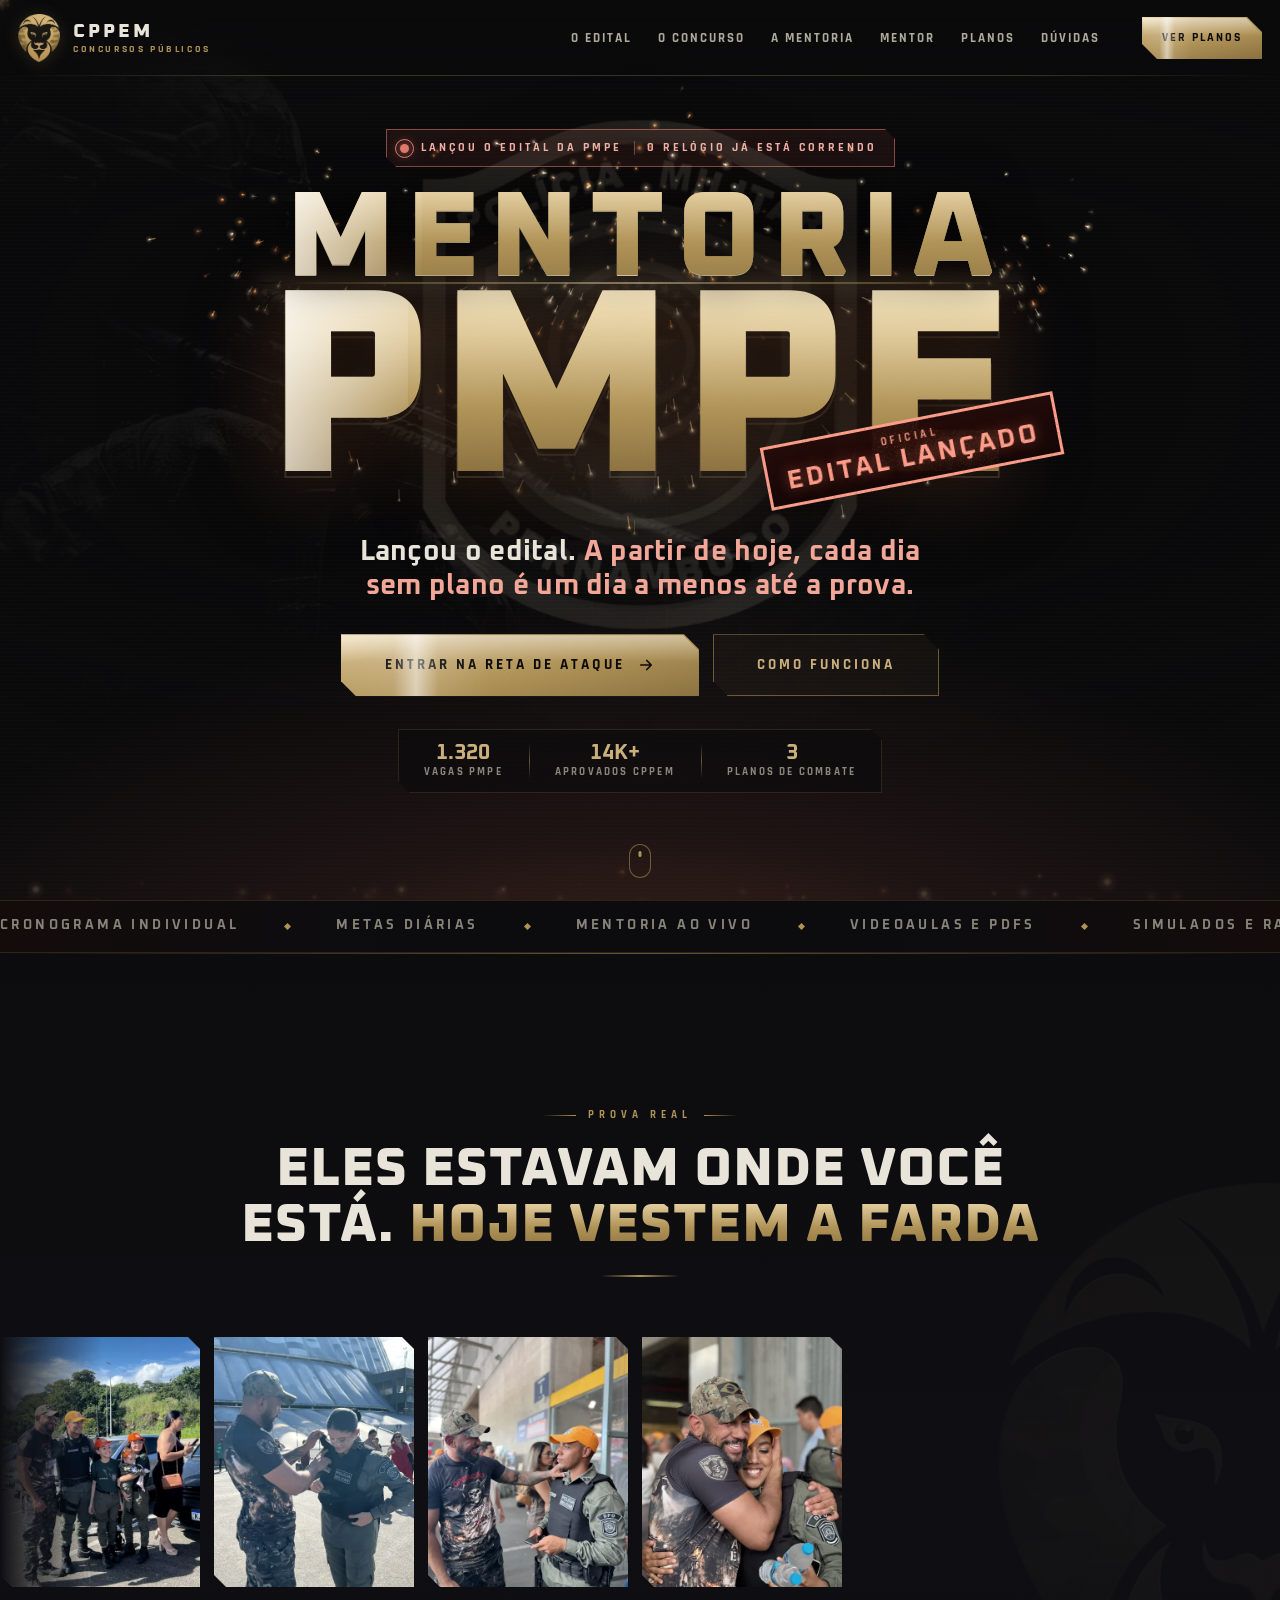
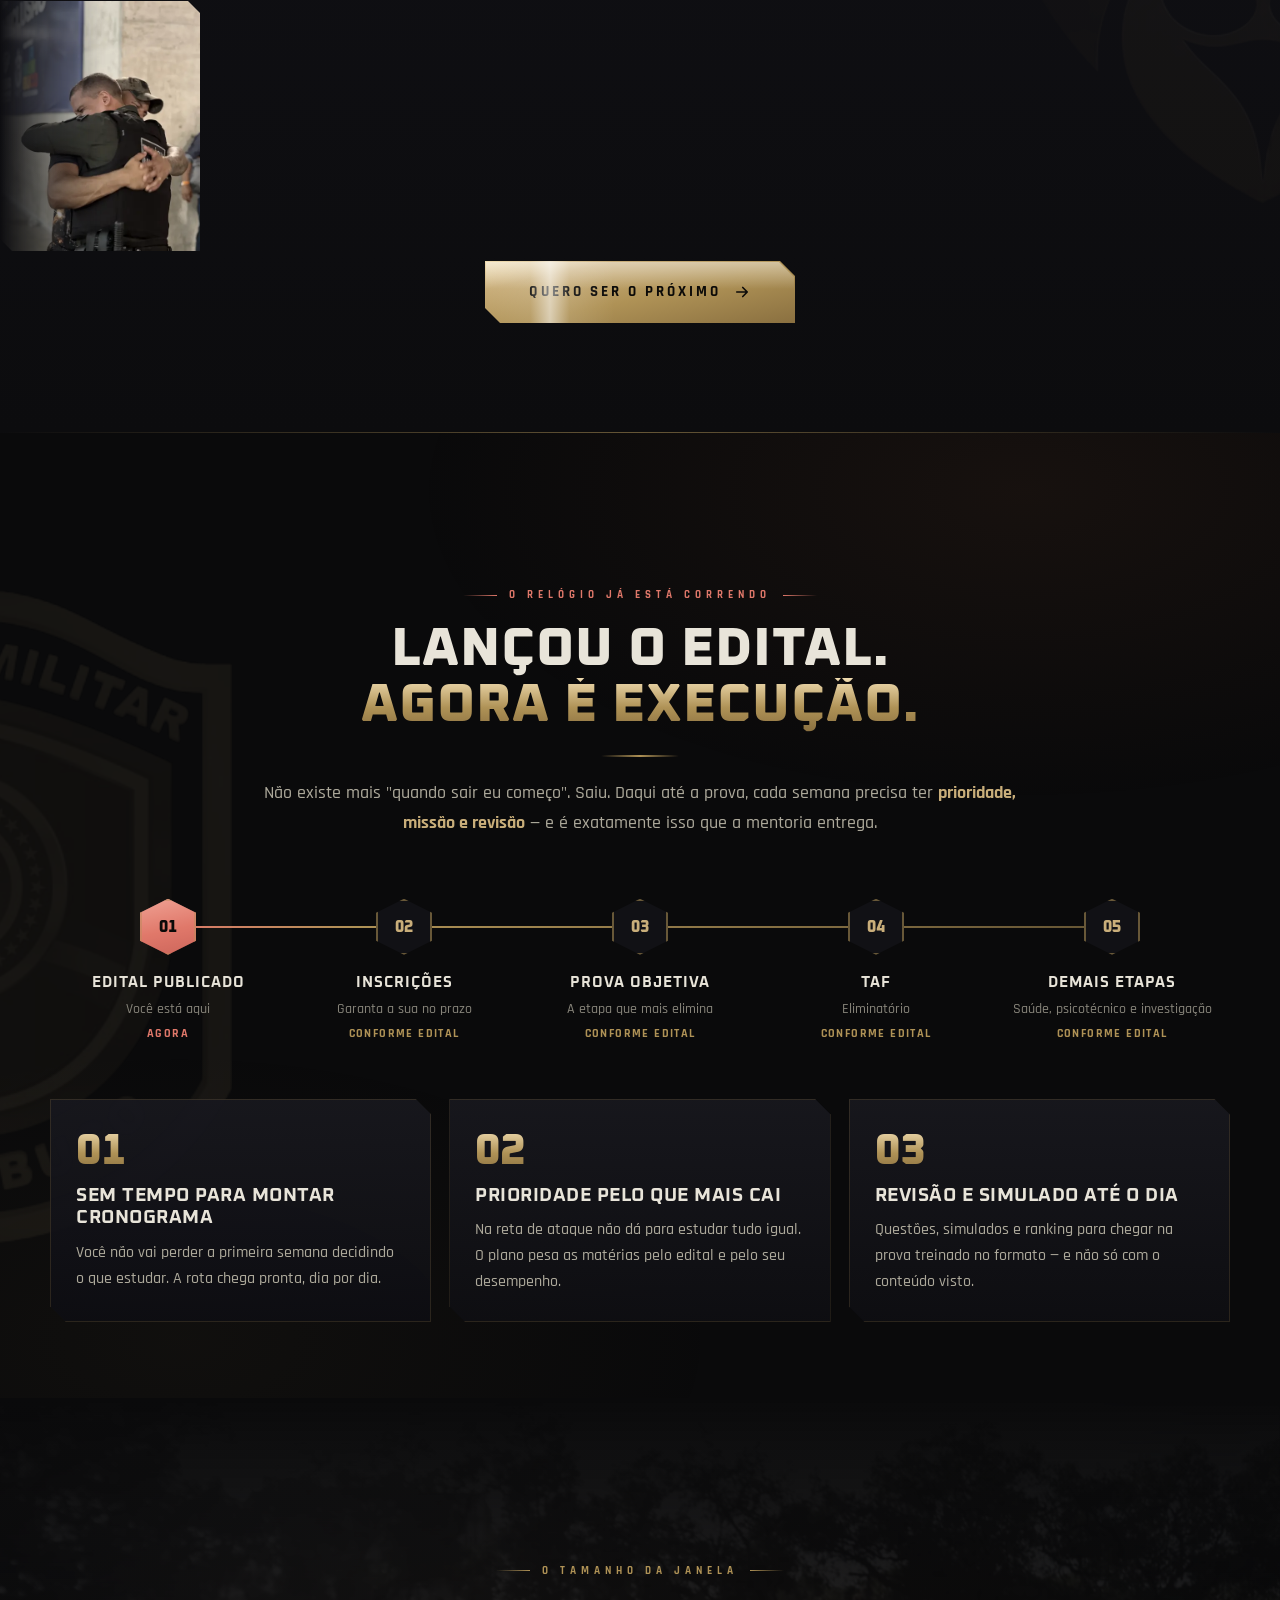
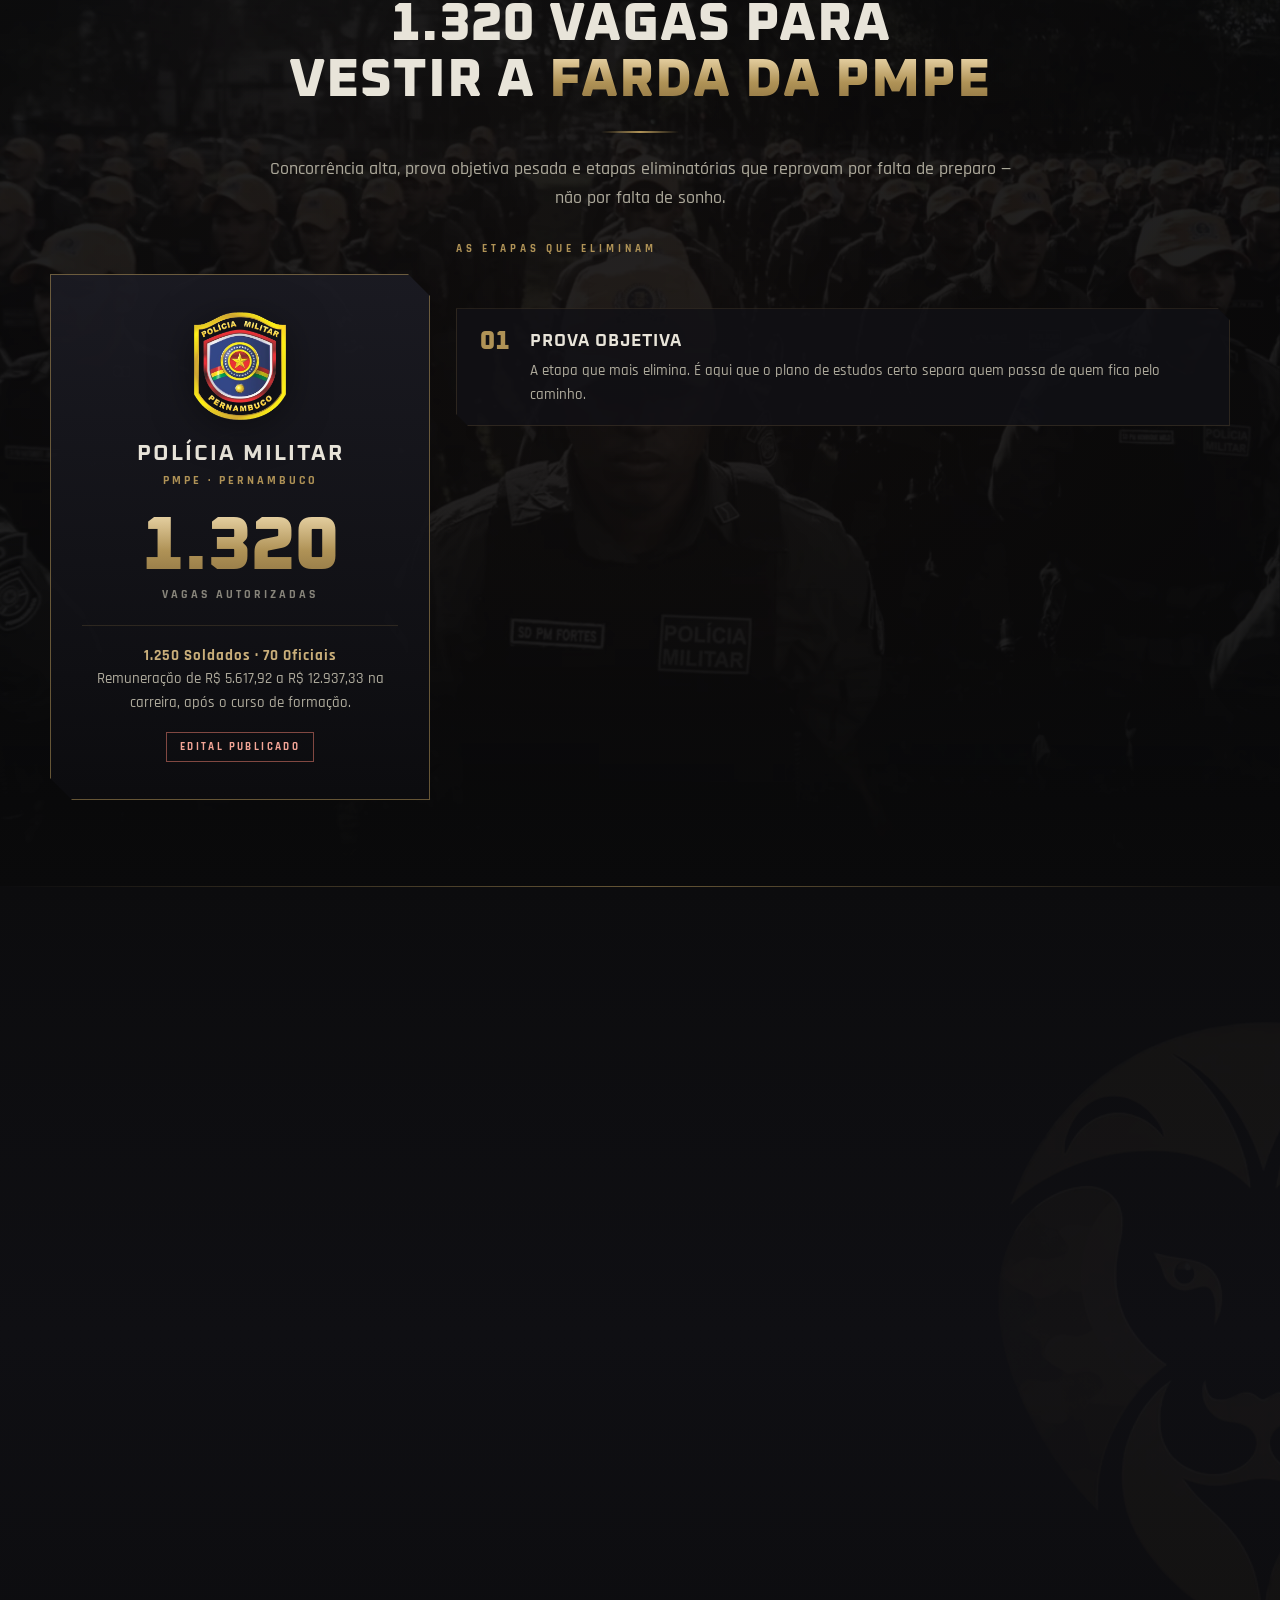
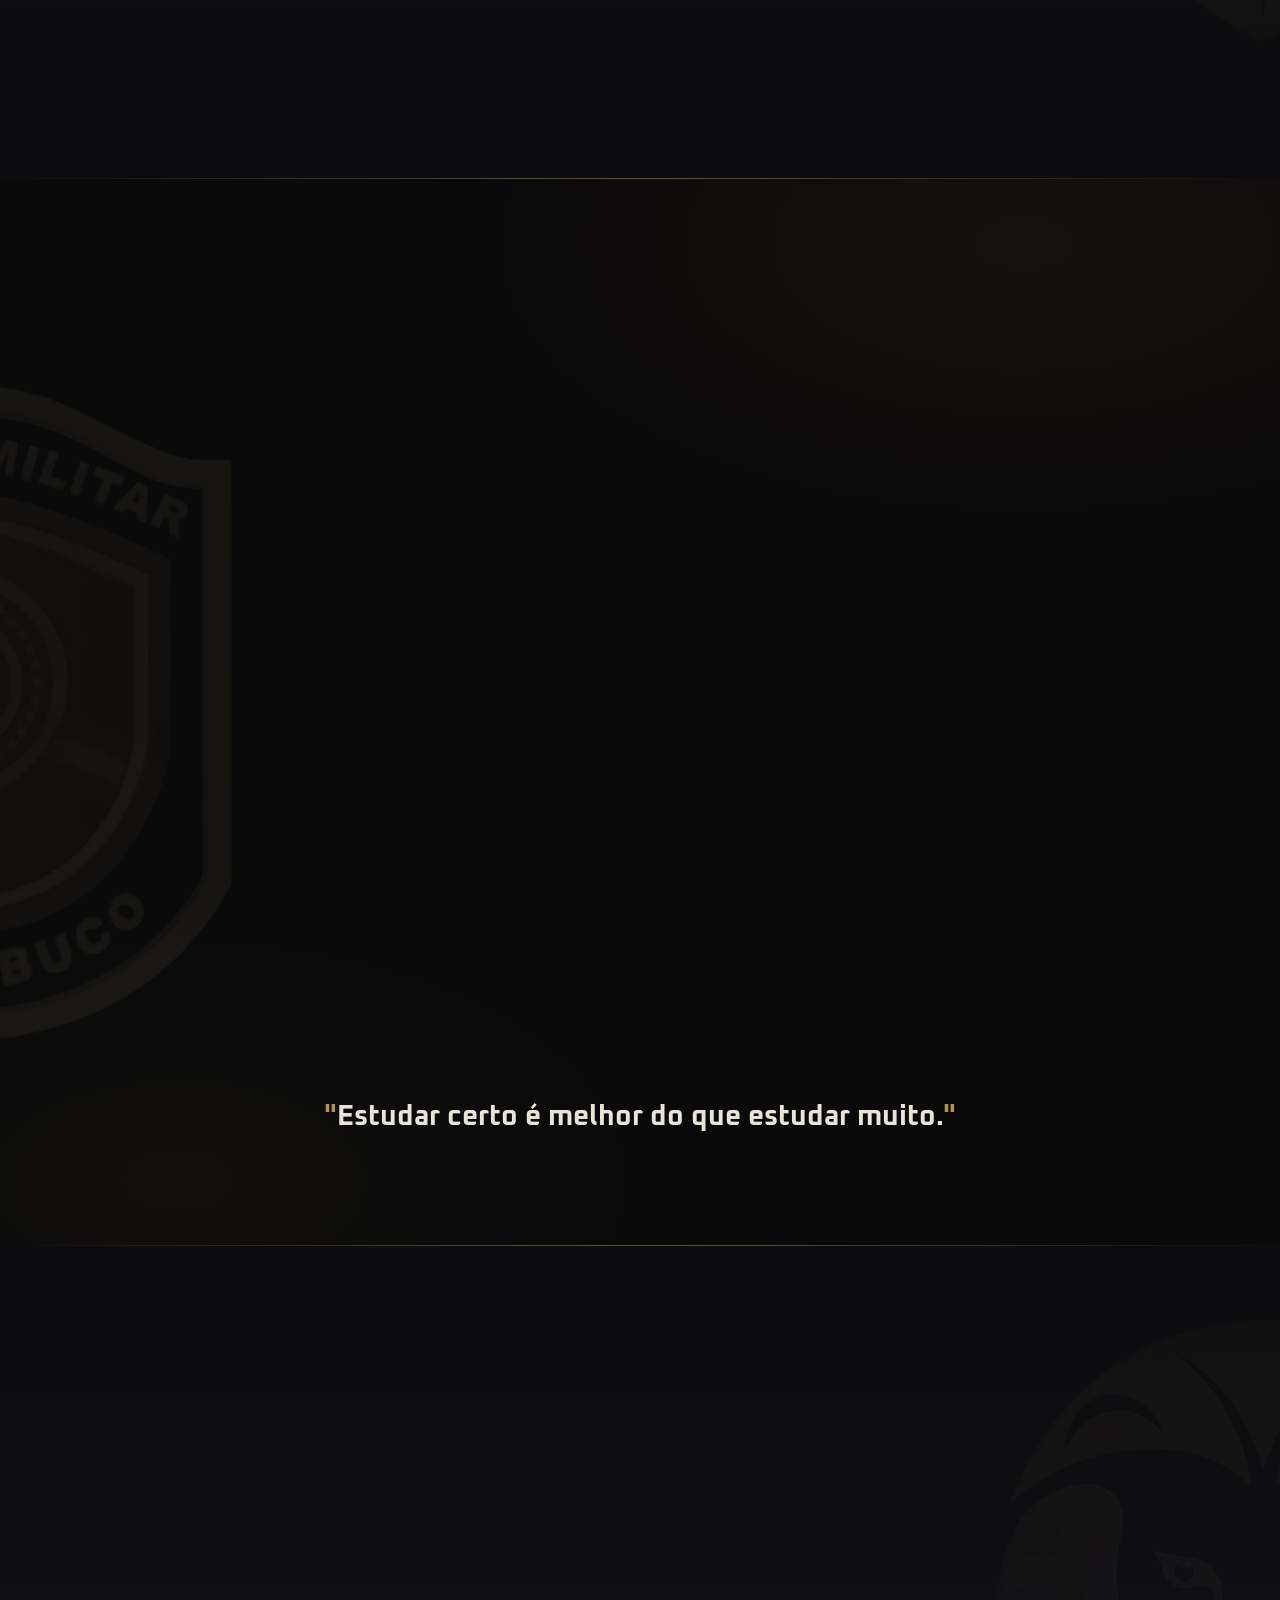
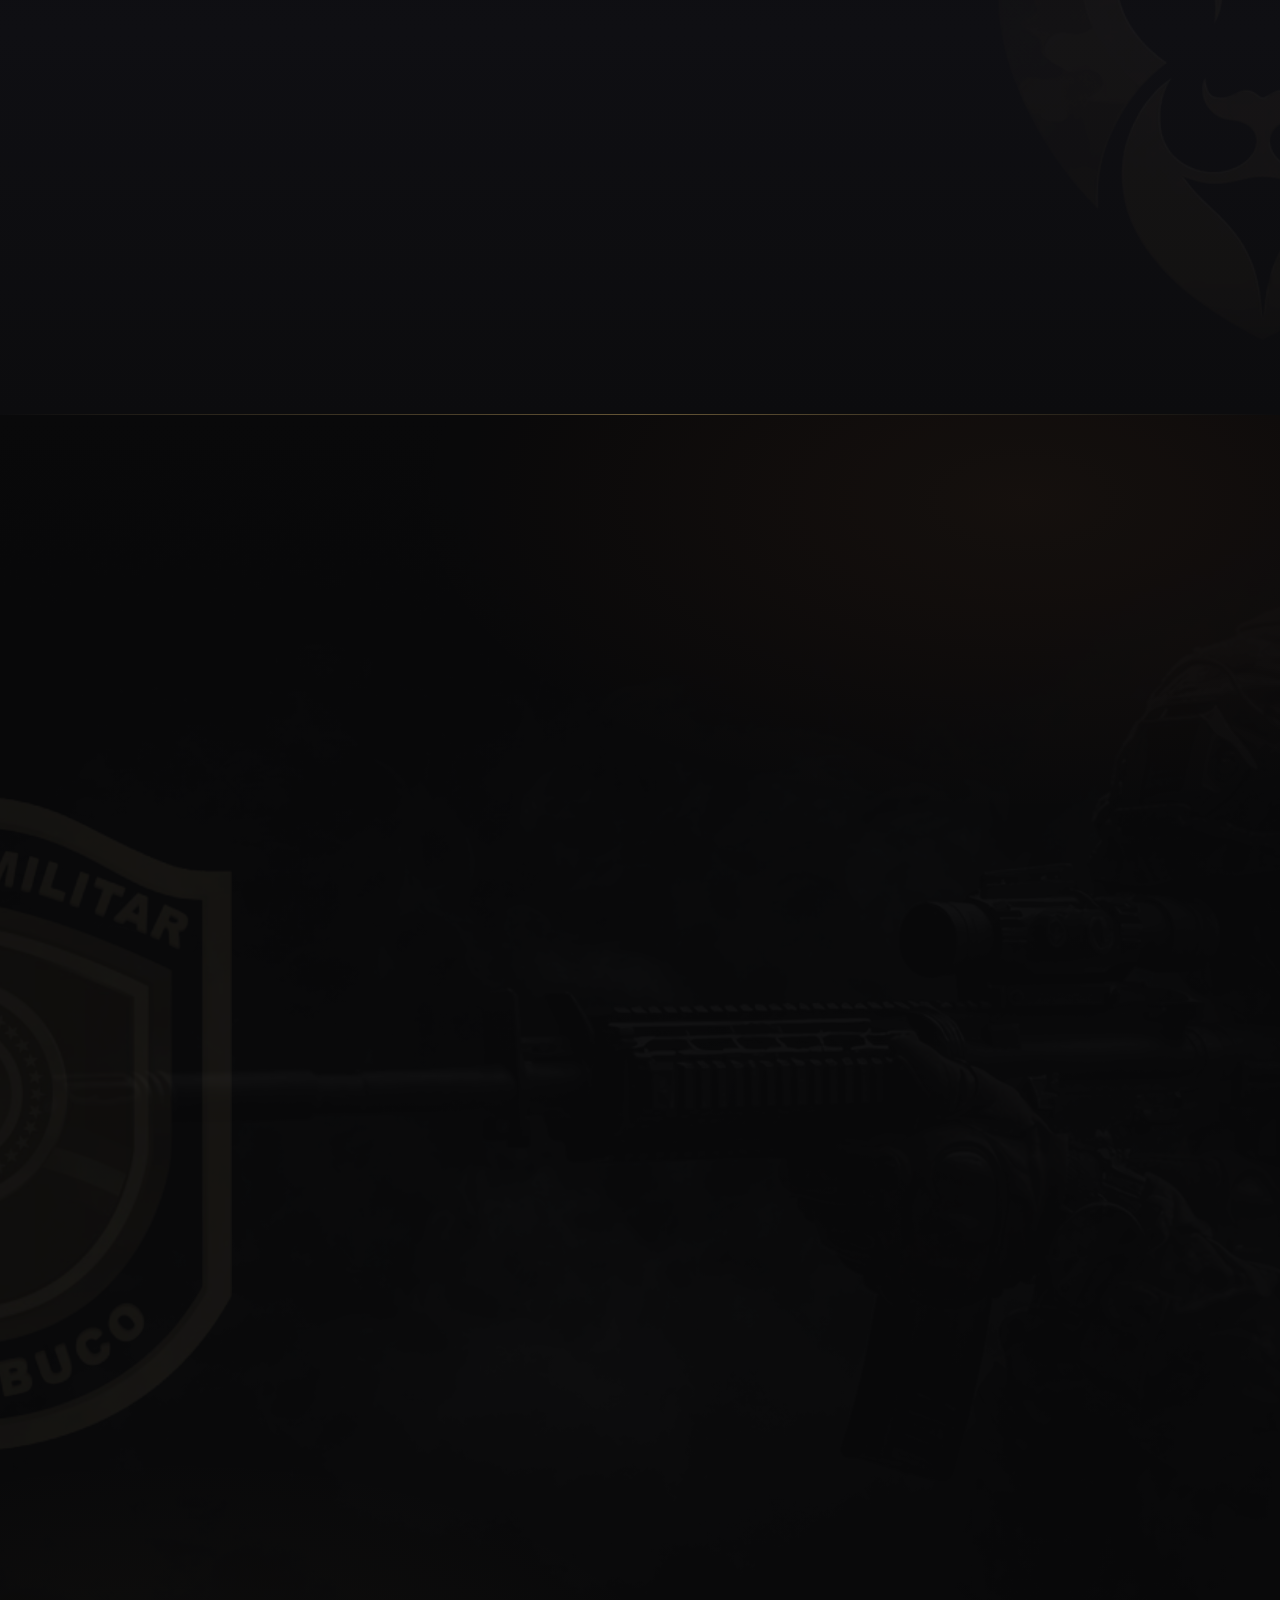
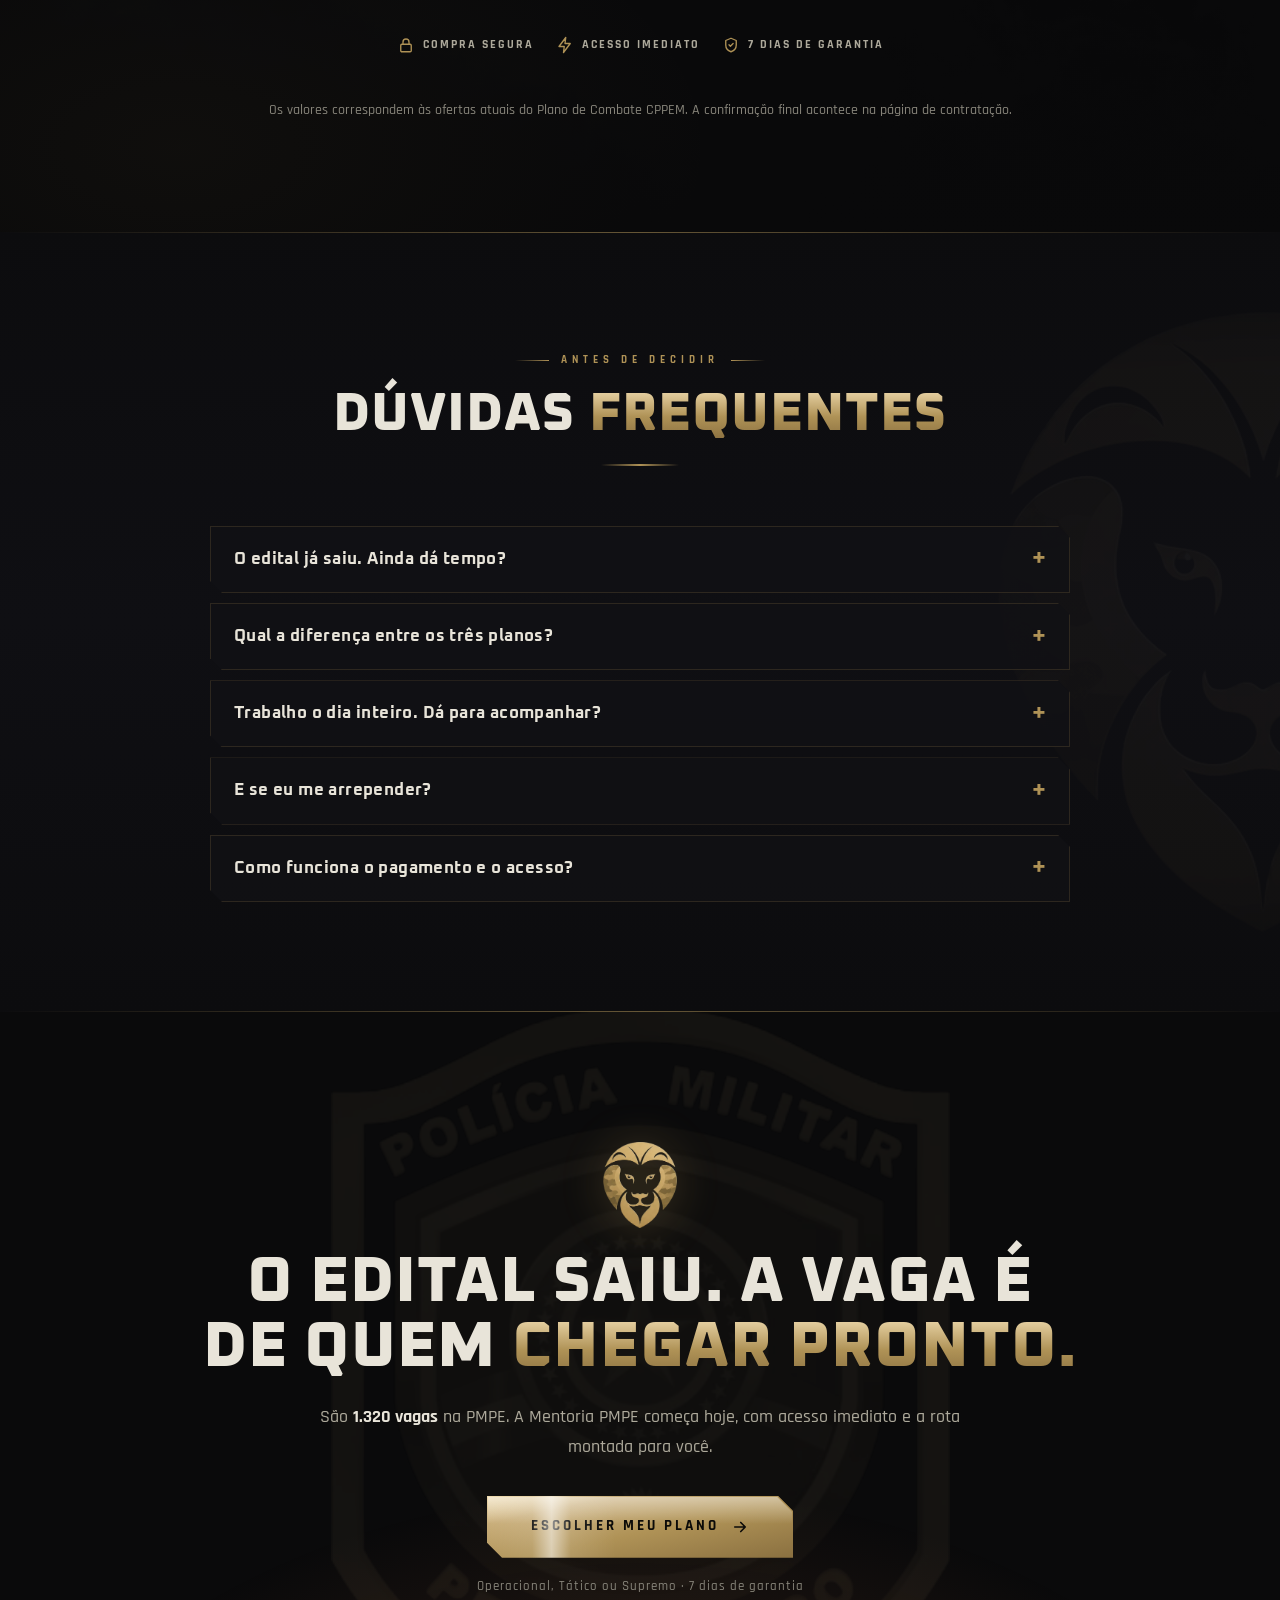
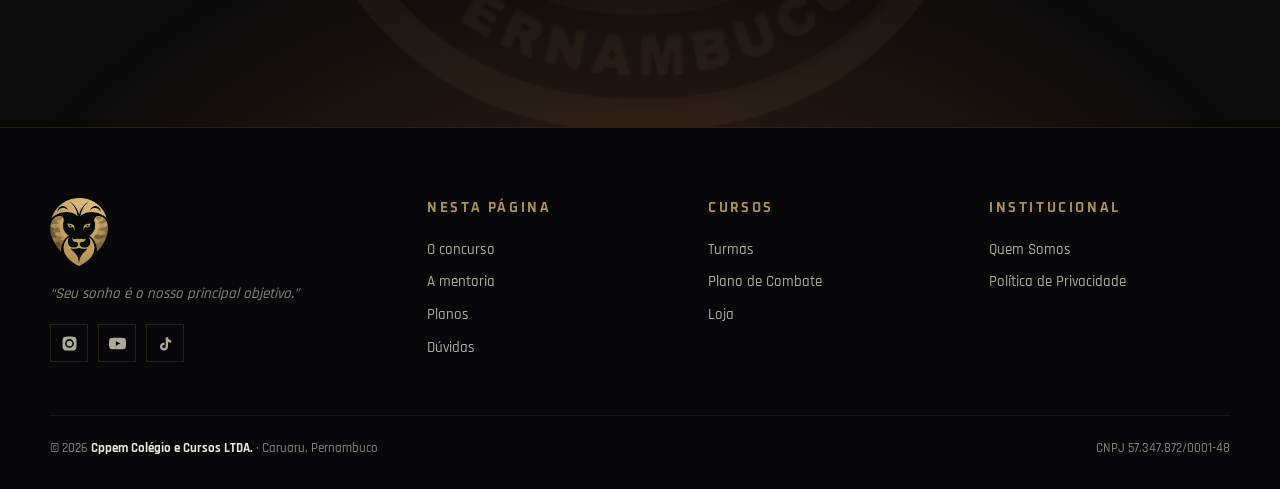
==== commit b9955cae: "Edital publicado: modelo B passa a ser a página oficial pmpe.cppem.com.br agora mostra o modelo edit" ====
--- a/index.html
+++ b/index.html
@@ -1,5 +1,5 @@
 <!DOCTYPE html>
-<html lang="pt-BR" data-modelo="a">
+<html lang="pt-BR" data-modelo="b">
 <head>
 
   <!-- Google Tag Manager (mesmo container das demais landings do CPPEM).
@@ -36,16 +36,17 @@
 <link rel="stylesheet" href="styles.css">
 
 <!-- Decidido ANTES do CSS pintar:
-       · O MODELO é o A (pré-edital), fixo. O modelo B (edital lançado) NÃO
-         está neste arquivo: ele mora na branch "modelo-b-edital" e entra no
-         ar com o merge dela, no dia do edital (ver README).
+       · O MODELO é o B (edital lançado), fixo: o edital saiu e esta é a
+         página oficial. O pré-edital (modelo A) está no histórico do Git.
+         O antigo endereço da equipe, /edital, redireciona para cá
+         (vercel.json).
        · A ABERTURA cheia: uma vez por sessão, nunca para quem pediu menos
          movimento. ?abertura=0 pula e ?abertura=1 força. Quem já viu recebe
          a versão curta das mesmas duas batidas. -->
 <script>
   (function () {
     var d = document.documentElement, q = location.search, visto = null;
-    d.setAttribute("data-modelo", "a");
+    d.setAttribute("data-modelo", "b");
     try { visto = sessionStorage.getItem("mentoria-abertura"); } catch (e) {}
     var reduz = window.matchMedia && window.matchMedia("(prefers-reduced-motion: reduce)").matches;
     var tocar = /[?&]abertura=1/.test(q) || (!reduz && !visto && !/[?&]abertura=0/.test(q));
@@ -71,6 +72,7 @@
     </a>
     <nav class="nav" aria-label="Seções da página">
       <a href="#relogio" data-so="a">Por que agora</a>
+      <a href="#relogio" data-so="b">O edital</a>
       <a href="#concurso">O concurso</a>
       <a href="#metodo">A mentoria</a>
       <a href="#mentor">Mentor</a>
@@ -105,6 +107,12 @@
         <i class="alerta__sep" aria-hidden="true"></i>
         <span class="alerta__extra">1.320 vagas autorizadas</span>
       </span>
+      <span class="alerta alerta--b anim d0" data-so="b">
+        <i class="alerta__ponto" aria-hidden="true"></i>
+        <b>Lançou o edital da PMPE</b>
+        <i class="alerta__sep" aria-hidden="true"></i>
+        <span class="alerta__extra">o relógio já está correndo</span>
+      </span>
 
       <h1 class="titulo" aria-label="Mentoria PMPE">
         <span class="titulo__palco" aria-hidden="true">
@@ -126,16 +134,21 @@
             <i class="titulo__costura"></i>
           </span>
 
+          <span class="carimbo" data-so="b"><small>Oficial</small><b>Edital lançado</b></span>
         </span>
       </h1>
 
       <p class="hero__gancho anim d1" data-so="a">
         Está quase lançando. <em>E quem espera o edital para começar, já começa atrasado.</em>
       </p>
+      <p class="hero__gancho anim d1" data-so="b">
+        Lançou o edital. <em>A partir de hoje, cada dia sem plano é um dia a menos até a prova.</em>
+      </p>
 
       <div class="hero__cta anim d3">
         <a class="btn btn--gold btn--lg shine" href="#planos">
           <span data-so="a">Começar antes do edital</span>
+          <span data-so="b">Entrar na reta de ataque</span>
           <svg viewBox="0 0 24 24" aria-hidden="true"><path d="M5 12h14M13 6l6 6-6 6"/></svg>
         </a>
         <a class="btn btn--ghost btn--lg" href="#metodo"><span>Como funciona</span></a>
@@ -225,6 +238,80 @@
     </div>
 
     <!-- ─── MODELO B · edital lançado ─── -->
+    <div data-so="b">
+      <div class="section__head">
+        <span class="eyebrow eyebrow--alerta">O relógio já está correndo</span>
+        <h2 class="section__title">Lançou o edital. <span class="gold">Agora é execução.</span></h2>
+        <p class="section__lead">
+          Não existe mais "quando sair eu começo". Saiu. Daqui até a prova, cada semana precisa ter
+          <strong>prioridade, missão e revisão</strong> — e é exatamente isso que a mentoria entrega.
+        </p>
+      </div>
+
+      <!-- As datas vêm do CONFIG.edital no script.js. Vazias, mostram "conforme edital". -->
+      <div class="linha-edital">
+        <div class="passo passo--agora">
+          <span class="passo__pip">01</span>
+          <b>Edital publicado</b>
+          <span>Você está aqui</span>
+          <span class="passo__data" data-slot="ed-publicacao">Agora</span>
+        </div>
+        <div class="passo">
+          <span class="passo__pip">02</span>
+          <b>Inscrições</b>
+          <span>Garanta a sua no prazo</span>
+          <span class="passo__data" data-slot="ed-inscricoes">Conforme edital</span>
+        </div>
+        <div class="passo">
+          <span class="passo__pip">03</span>
+          <b>Prova objetiva</b>
+          <span>A etapa que mais elimina</span>
+          <span class="passo__data" data-slot="ed-prova">Conforme edital</span>
+        </div>
+        <div class="passo">
+          <span class="passo__pip">04</span>
+          <b>TAF</b>
+          <span>Eliminatório</span>
+          <span class="passo__data" data-slot="ed-taf">Conforme edital</span>
+        </div>
+        <div class="passo">
+          <span class="passo__pip">05</span>
+          <b>Demais etapas</b>
+          <span>Saúde, psicotécnico e investigação</span>
+          <span class="passo__data">Conforme edital</span>
+        </div>
+      </div>
+
+      <!-- Só aparece com CONFIG.edital.provaISO preenchido: contagem inventada
+           seria número falso na cara do candidato. -->
+      <div class="contagem" id="contagem" hidden>
+        <span class="contagem__rot">Até a prova objetiva</span>
+        <div class="contagem__num" aria-live="off">
+          <div><b data-c="d">00</b><span>dias</span></div>
+          <div><b data-c="h">00</b><span>horas</span></div>
+          <div><b data-c="m">00</b><span>min</span></div>
+          <div><b data-c="s">00</b><span>seg</span></div>
+        </div>
+      </div>
+
+      <div class="motivos">
+        <article class="motivo">
+          <span class="motivo__n gold">01</span>
+          <h3>Sem tempo para montar cronograma</h3>
+          <p>Você não vai perder a primeira semana decidindo o que estudar. A rota chega pronta, dia por dia.</p>
+        </article>
+        <article class="motivo">
+          <span class="motivo__n gold">02</span>
+          <h3>Prioridade pelo que mais cai</h3>
+          <p>Na reta de ataque não dá para estudar tudo igual. O plano pesa as matérias pelo edital e pelo seu desempenho.</p>
+        </article>
+        <article class="motivo">
+          <span class="motivo__n gold">03</span>
+          <h3>Revisão e simulado até o dia</h3>
+          <p>Questões, simulados e ranking para chegar na prova treinado no formato — e não só com o conteúdo visto.</p>
+        </article>
+      </div>
+    </div>
 
   </div>
 </section>
@@ -255,6 +342,7 @@
           Remuneração de R$ 5.617,92 a R$ 12.937,33 na carreira, após o curso de formação.
         </div>
         <span class="vaga__nota" data-so="a">Edital previsto para 2026</span>
+        <span class="vaga__nota" data-so="b">Edital publicado</span>
       </article>
 
       <div class="etapas">
@@ -406,6 +494,7 @@
   <div class="container">
     <div class="section__head">
       <span class="eyebrow" data-so="a">Escolha sua estratégia</span>
+      <span class="eyebrow eyebrow--alerta" data-so="b">Edital na rua · escolha agora</span>
       <h2 class="section__title" id="planos-title">Três níveis. <span class="gold">Uma missão.</span></h2>
       <p class="section__lead">Entre pelo caminho que combina com a profundidade de acompanhamento que você quer até a prova.</p>
     </div>
@@ -519,6 +608,10 @@
         <summary>O edital ainda não saiu. Vale começar agora?</summary>
         <p>As <strong>1.320 vagas estão autorizadas</strong>. Quem começa antes do edital chega na prova com o conteúdo visto e revisado; quem espera começa com o relógio já correndo contra. Quando o edital sair, a sua rota é ajustada a ele.</p>
       </details>
+      <details class="faq__item" data-so="b">
+        <summary>O edital já saiu. Ainda dá tempo?</summary>
+        <p>Dá — desde que cada dia até a prova seja bem usado. É exatamente o que a mentoria faz: o cronograma é montado a partir do <strong>tempo que você tem até a prova</strong>, com prioridade para o que mais pesa.</p>
+      </details>
       <details class="faq__item">
         <summary>Qual a diferença entre os três planos?</summary>
         <p>O <strong>Operacional</strong> entrega o cronograma individual, as metas diárias e o acompanhamento. O <strong>Tático</strong> soma mentorias ao vivo mensais, os cursos da plataforma e a preparação de TAF e psicotécnico. O <strong>Supremo</strong> inclui tudo isso e os materiais estratégicos digitais do CPPEM.</p>
@@ -544,6 +637,7 @@
   <div class="container final__inner">
     <img class="final__leao" src="public/emblema-leao.webp" alt="" width="400" height="465" loading="lazy">
     <h2 id="final-title" data-so="a">Quando o edital sair, você vai estar <span class="gold">começando ou revisando?</span></h2>
+    <h2 data-so="b">O edital saiu. A vaga é de quem <span class="gold">chegar pronto.</span></h2>
     <p>São <strong>1.320 vagas</strong> na PMPE. A Mentoria PMPE começa hoje, com acesso imediato e a rota montada para você.</p>
     <a class="btn btn--gold btn--lg shine" href="#planos"><span>Escolher meu plano</span><svg viewBox="0 0 24 24" aria-hidden="true"><path d="M5 12h14M13 6l6 6-6 6"/></svg></a>
     <span class="final__note">Operacional, Tático ou Supremo · 7 dias de garantia</span>
@@ -595,6 +689,7 @@
   <div class="dock__info">
     <b>Mentoria PMPE</b>
     <span data-so="a">Comece antes do edital</span>
+    <span data-so="b">Edital lançado · entre agora</span>
   </div>
   <a class="btn btn--gold" href="#planos"><span>Ver planos</span></a>
 </div>
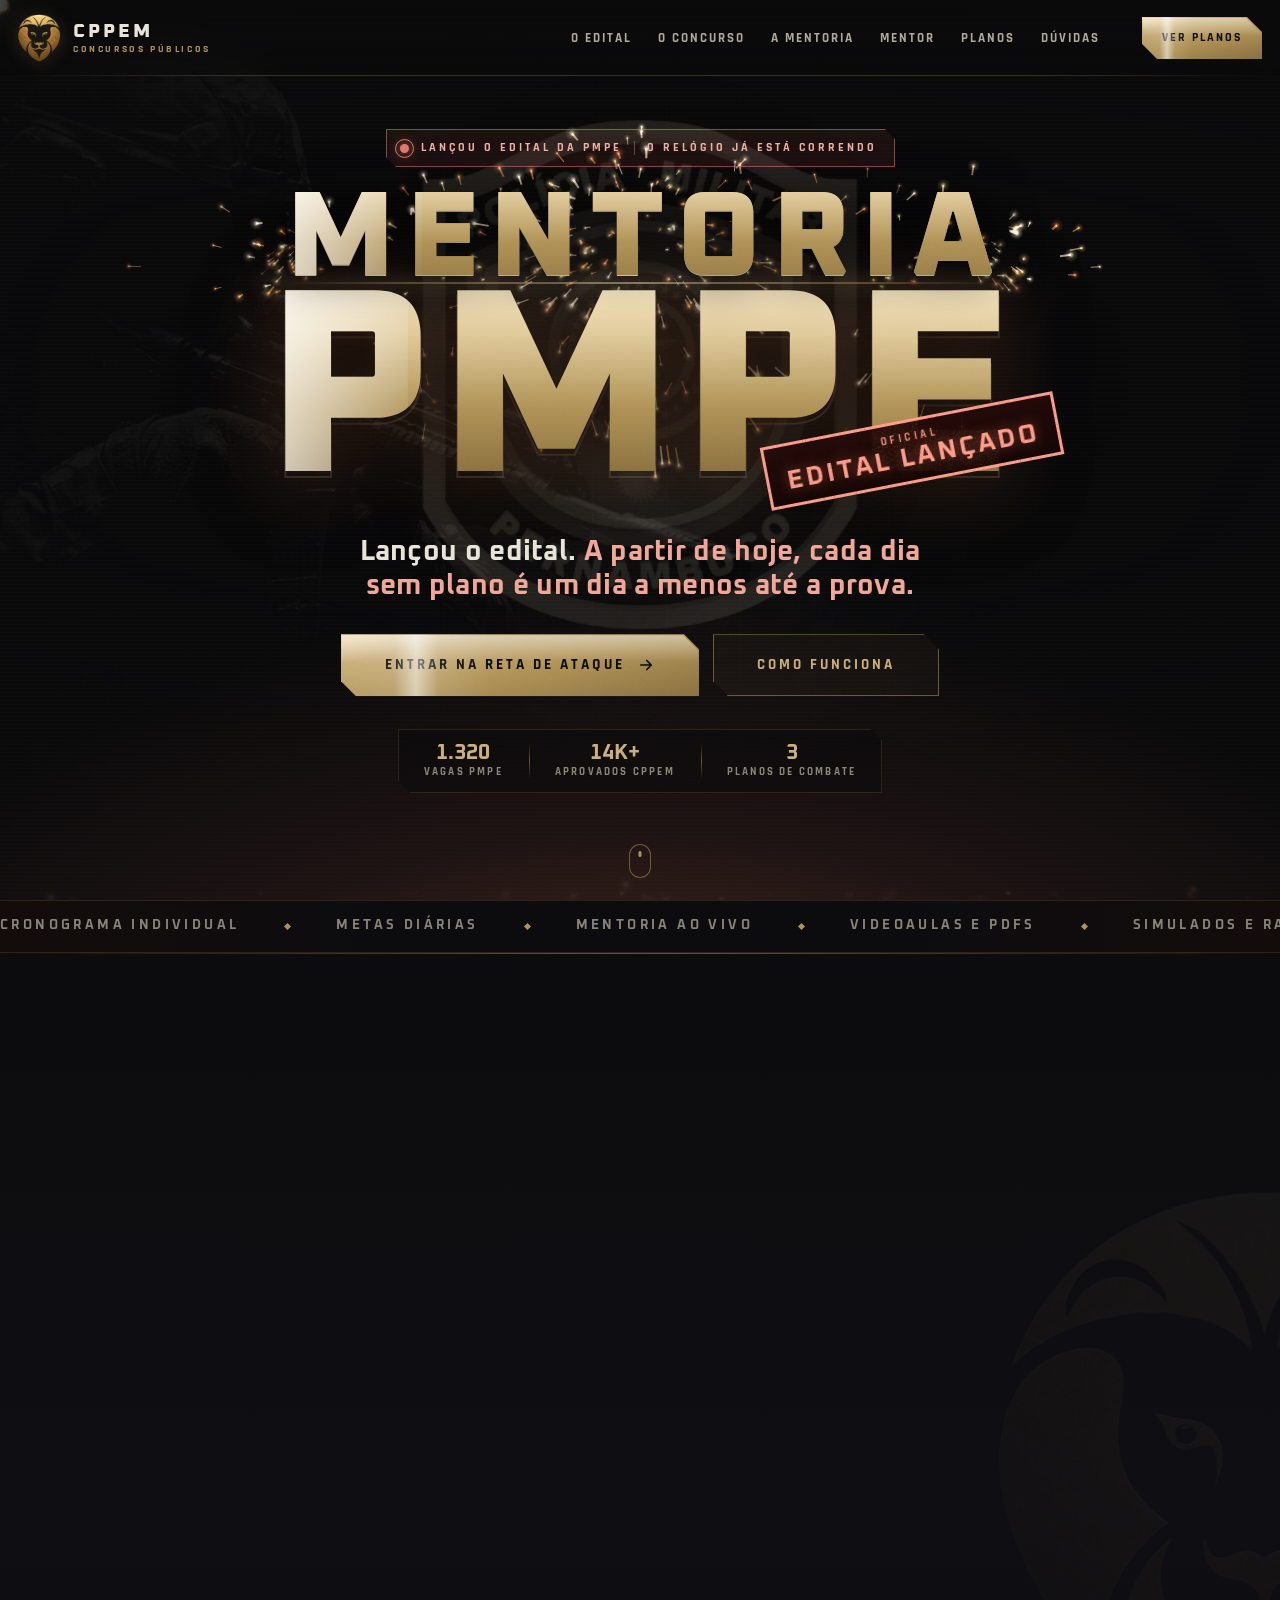
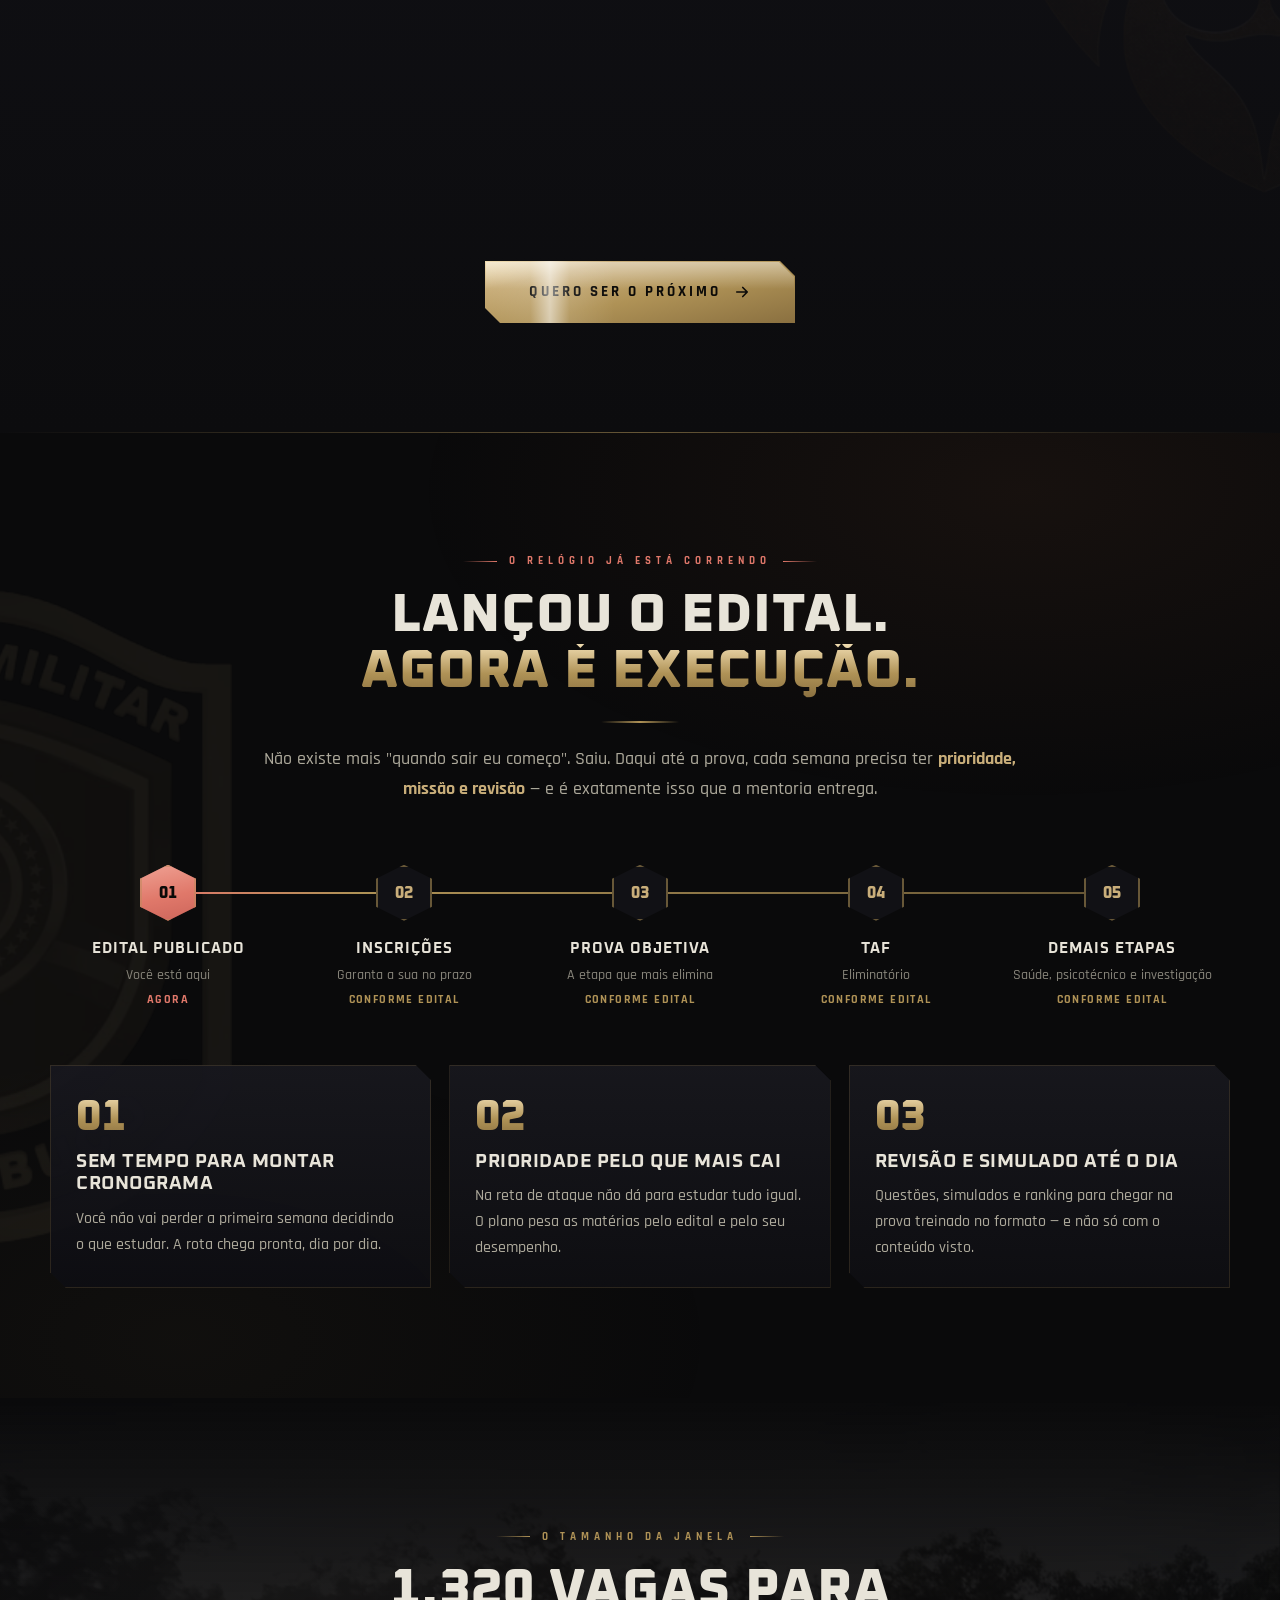
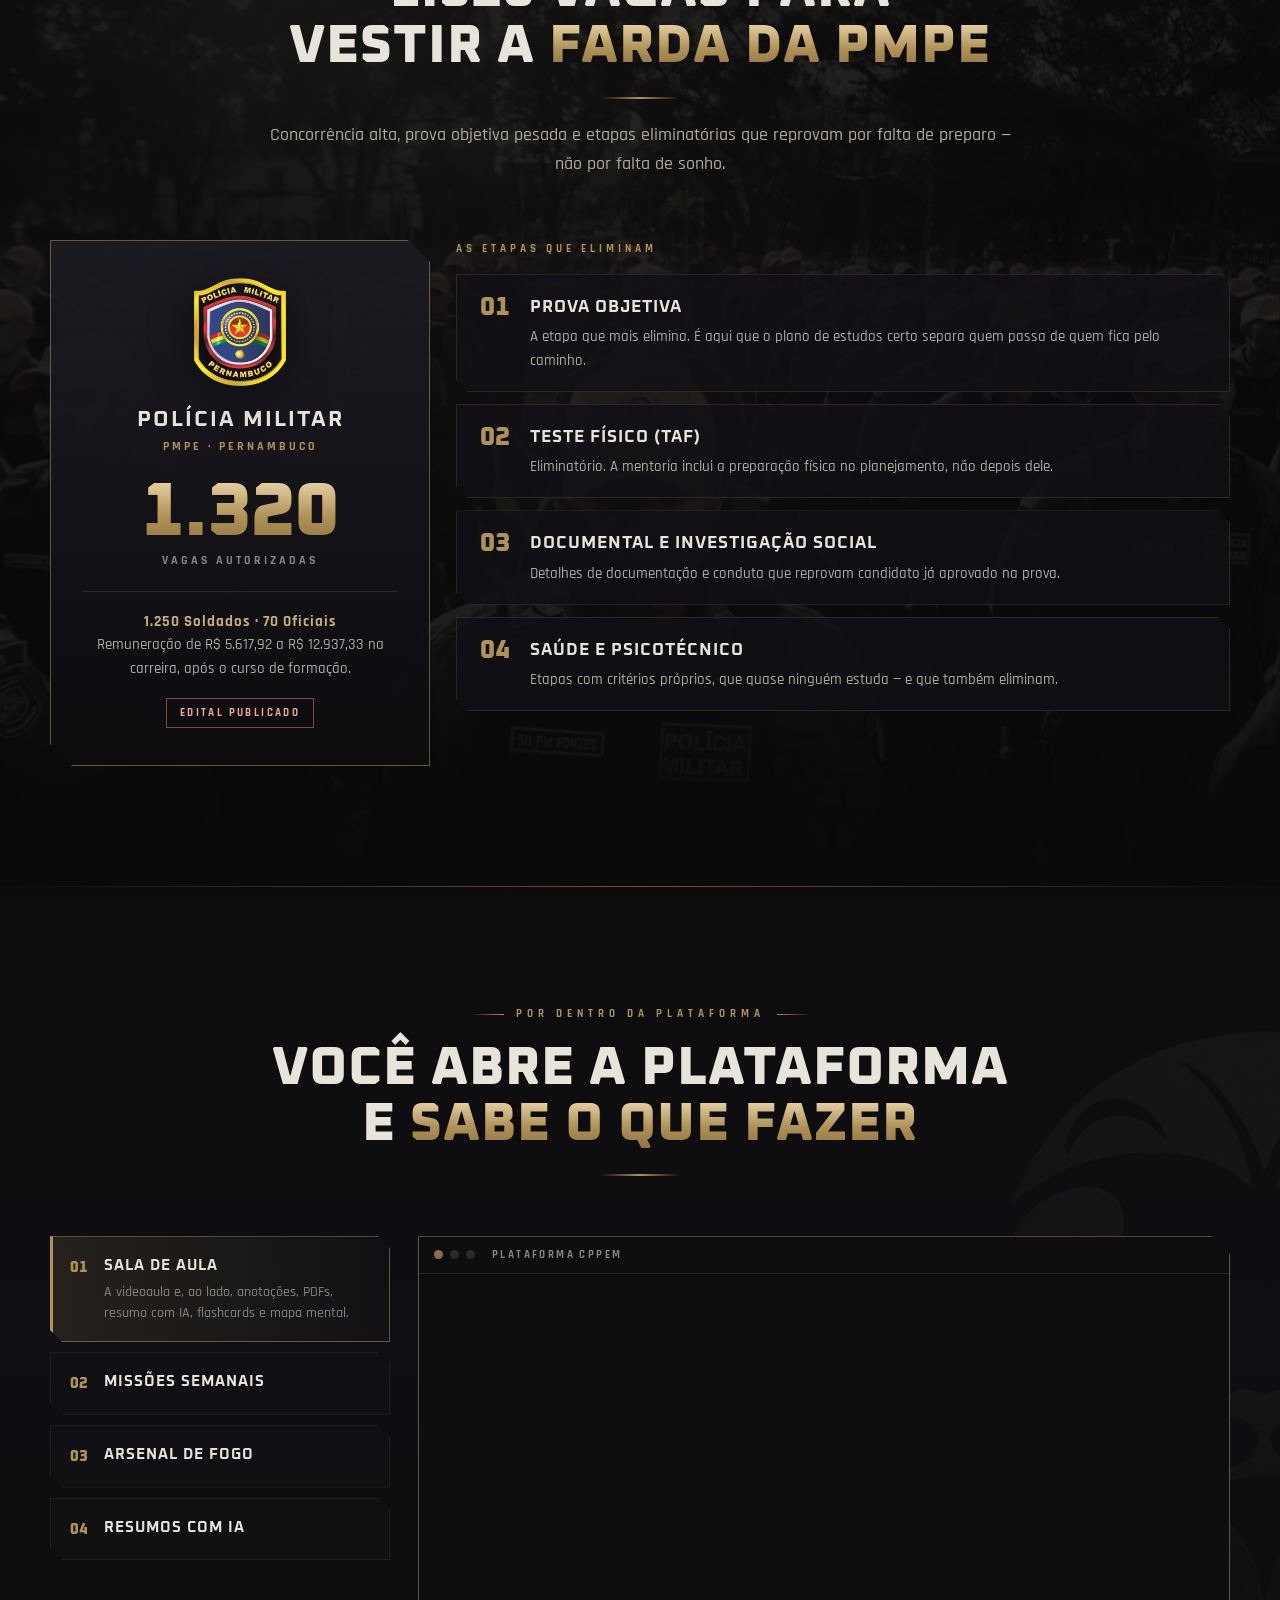
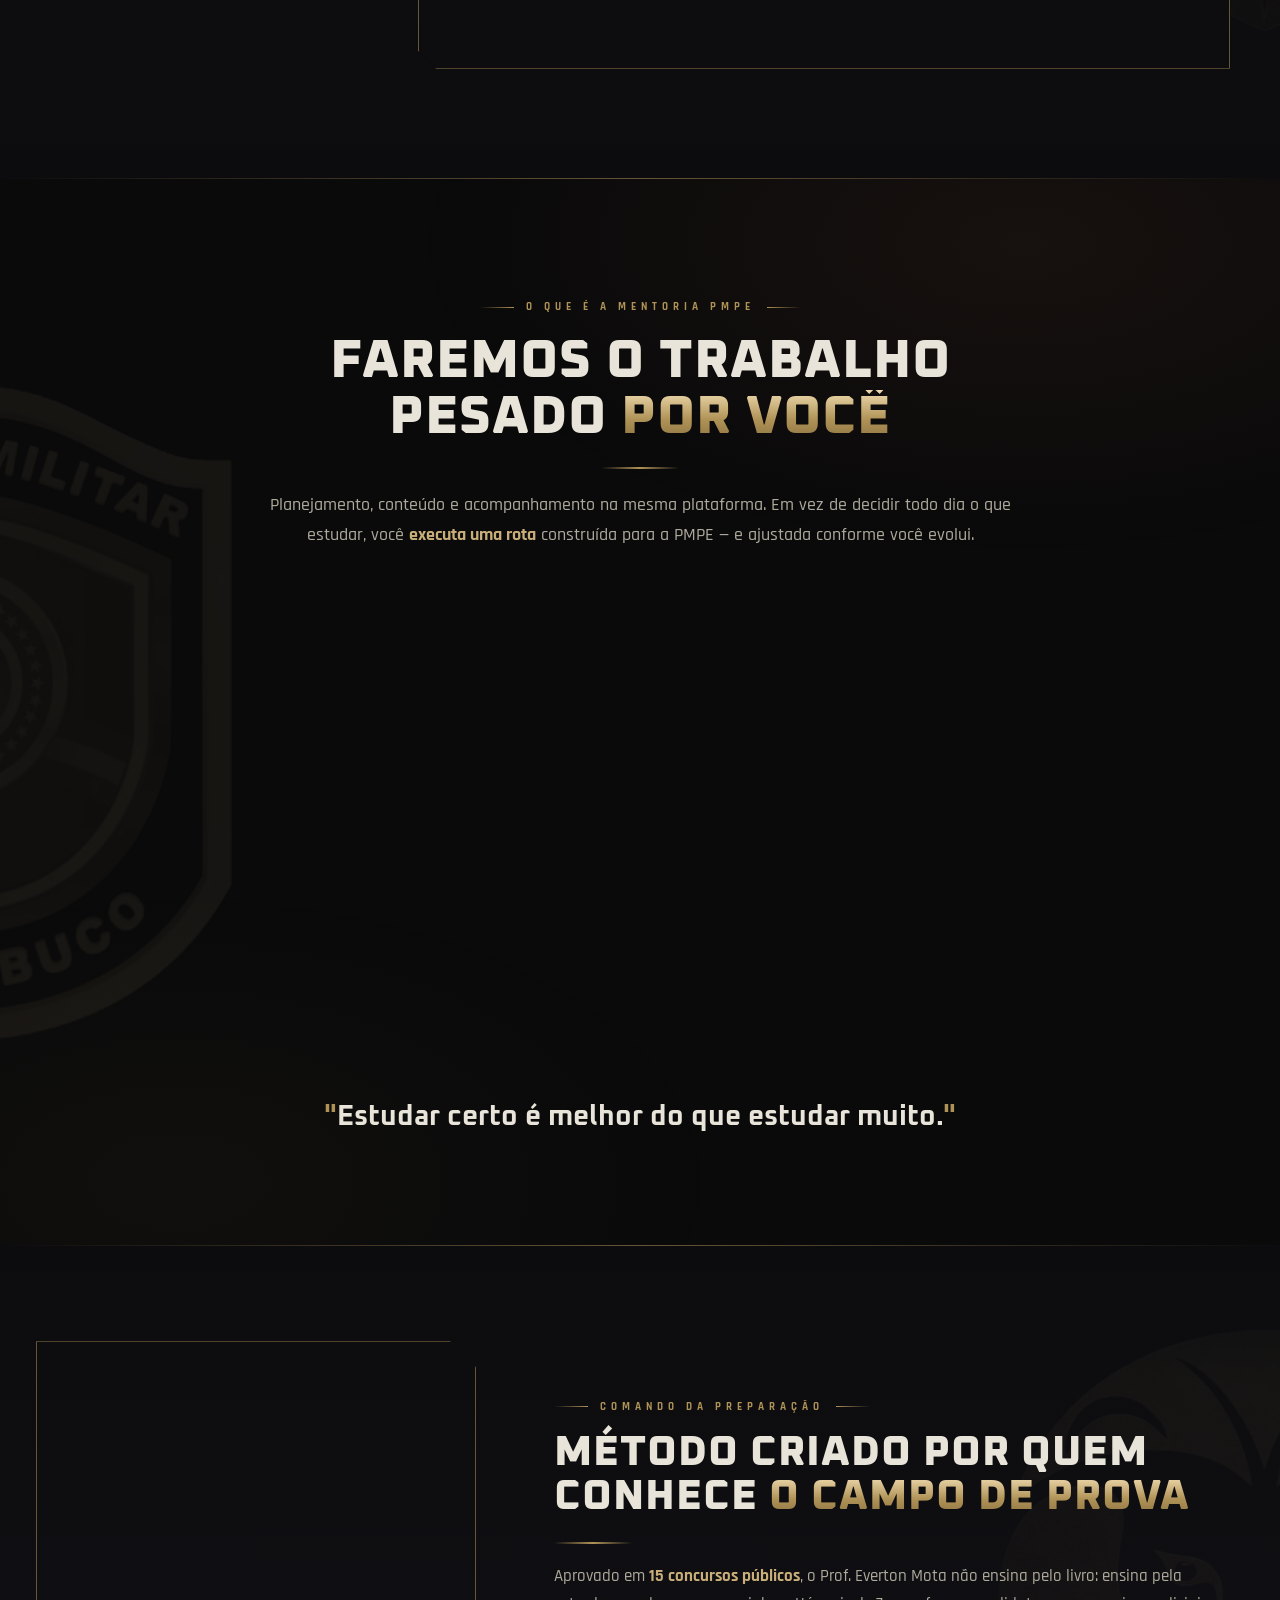
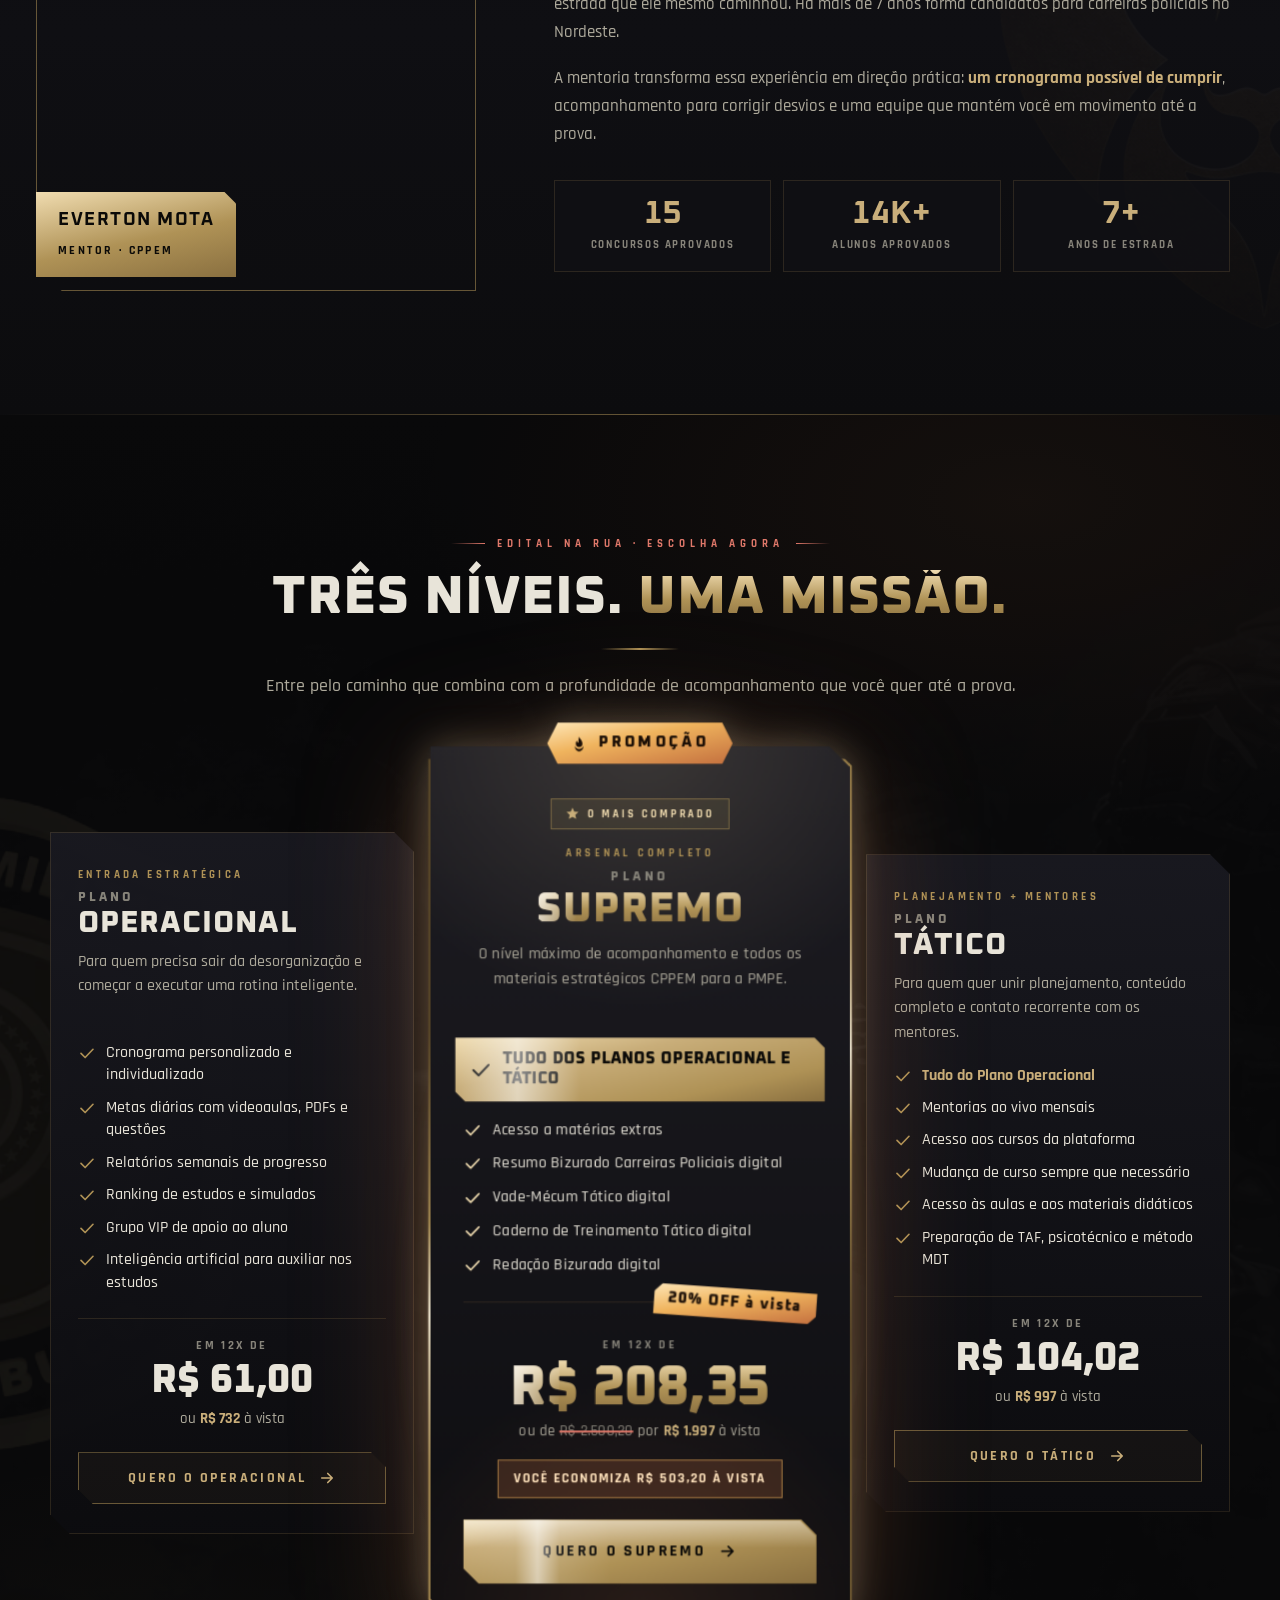
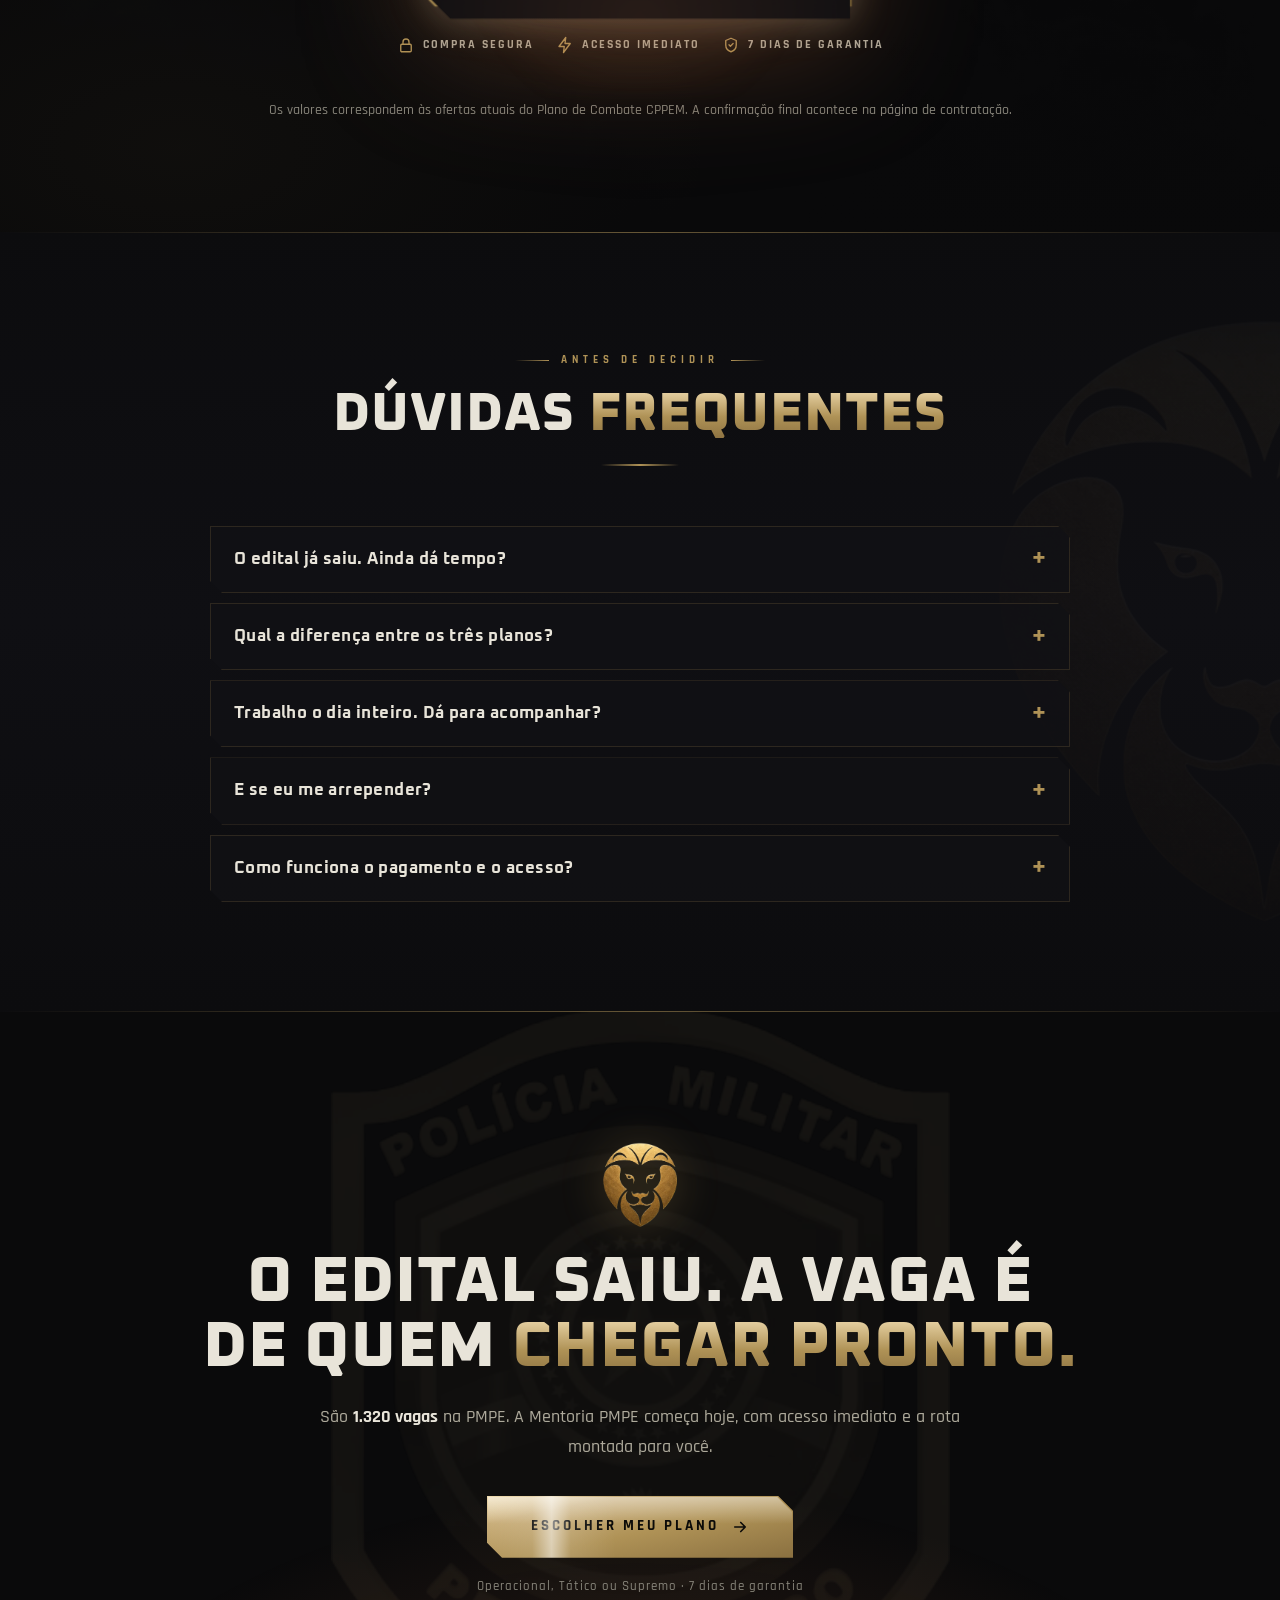
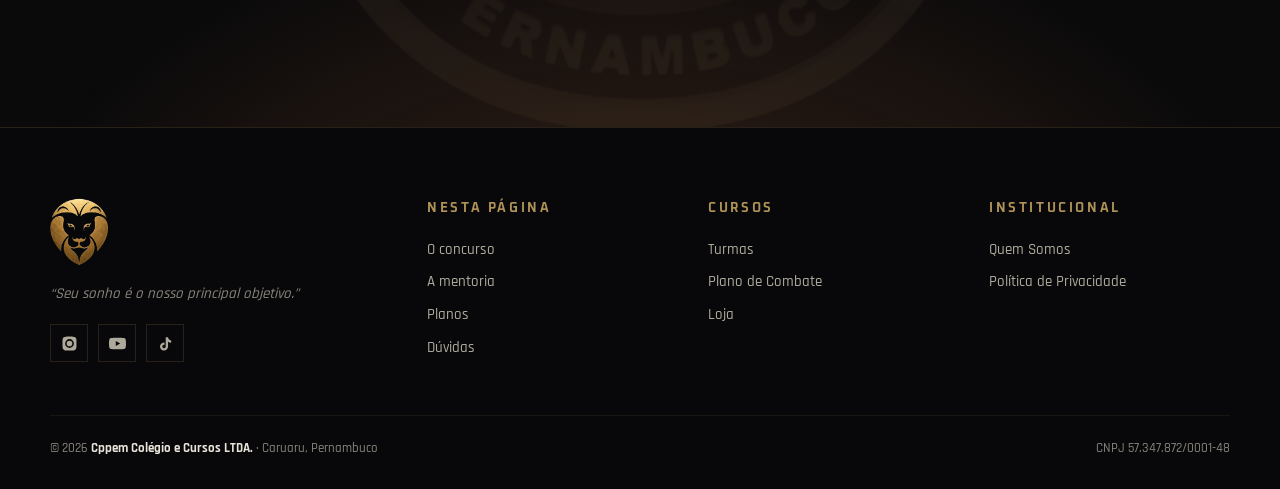
==== commit 3052ca69: "SEO: title sem corte, canonical, og:image e dados estruturados Title de 77 para 57 caracteres (Mento" ====
--- a/index.html
+++ b/index.html
@@ -15,8 +15,12 @@
 <meta name="viewport" content="width=device-width, initial-scale=1.0">
 <meta name="theme-color" content="#0A0A0B">
 
-<title>Mentoria PMPE — o plano de combate para a Polícia Militar de Pernambuco | CPPEM</title>
-<meta name="description" content="Mentoria PMPE com o Prof. Everton Mota: cronograma individual, metas diárias, mentoria ao vivo e a plataforma CPPEM. 1.320 vagas autorizadas. Planos Operacional, Tático e Supremo.">
+<title>Mentoria PMPE 2026: Cronograma e Plano de Estudos | CPPEM</title>
+<meta name="description" content="Mentoria PMPE com o Prof. Everton Mota: cronograma individual, metas diárias, mentoria ao vivo e simulados para o edital de 1.320 vagas. Veja os planos.">
+<!-- SEO (docs/seo): canonical no domínio de produção — consolida o
+     *.vercel.app, o /edital e URLs com UTM nesta URL. -->
+<link rel="canonical" href="https://pmpe.cppem.com.br/">
+<meta name="robots" content="index, follow, max-image-preview:large">
 
 <link rel="icon" href="public/favicon.ico" sizes="48x48">
 <link rel="icon" href="public/favicon-192.png" type="image/png" sizes="192x192">
@@ -27,7 +31,52 @@
 <meta property="og:locale" content="pt_BR">
 <meta property="og:title" content="Mentoria PMPE — o plano de combate para vestir a farda">
 <meta property="og:description" content="1.320 vagas autorizadas. Cronograma individual, metas diárias, mentoria ao vivo e a plataforma CPPEM.">
+<meta property="og:url" content="https://pmpe.cppem.com.br/">
+<!-- Sem og:image o WhatsApp montava o preview sem imagem. -->
+<meta property="og:image" content="https://pmpe.cppem.com.br/public/og-mentoria-pmpe.jpg">
+<meta property="og:image:width" content="1200">
+<meta property="og:image:height" content="630">
+<meta property="og:image:alt" content="Tropa da Polícia Militar de Pernambuco em formação">
 <meta name="twitter:card" content="summary_large_image">
+<script type="application/ld+json">
+{
+  "@context": "https://schema.org",
+  "@graph": [
+    {
+      "@type": "Organization",
+      "@id": "https://cppem.com.br/#organization",
+      "name": "CPPEM Concursos Públicos",
+      "alternateName": "CPPEM Concursos",
+      "url": "https://cppem.com.br/",
+      "logo": "https://pmpe.cppem.com.br/public/logo-cppem.png",
+      "sameAs": [
+        "https://www.instagram.com/cppemconcursos/",
+        "https://www.youtube.com/@cppemconcursos",
+        "https://www.tiktok.com/@cppemconcursos"
+      ]
+    },
+    {
+      "@type": "WebSite",
+      "@id": "https://pmpe.cppem.com.br/#website",
+      "url": "https://pmpe.cppem.com.br/",
+      "name": "Mentoria PMPE — CPPEM",
+      "inLanguage": "pt-BR",
+      "publisher": { "@id": "https://cppem.com.br/#organization" }
+    },
+    {
+      "@type": "WebPage",
+      "@id": "https://pmpe.cppem.com.br/#webpage",
+      "url": "https://pmpe.cppem.com.br/",
+      "name": "Mentoria PMPE 2026: Cronograma e Plano de Estudos | CPPEM",
+      "description": "Mentoria PMPE com o Prof. Everton Mota: cronograma individual, metas diárias, mentoria ao vivo e simulados para o edital de 1.320 vagas.",
+      "inLanguage": "pt-BR",
+      "isPartOf": { "@id": "https://pmpe.cppem.com.br/#website" },
+      "about": { "@id": "https://cppem.com.br/#organization" },
+      "primaryImageOfPage": "https://pmpe.cppem.com.br/public/og-mentoria-pmpe.jpg"
+    }
+  ]
+}
+</script>
 
 <link rel="preconnect" href="https://fonts.googleapis.com">
 <link rel="preconnect" href="https://fonts.gstatic.com" crossorigin>
